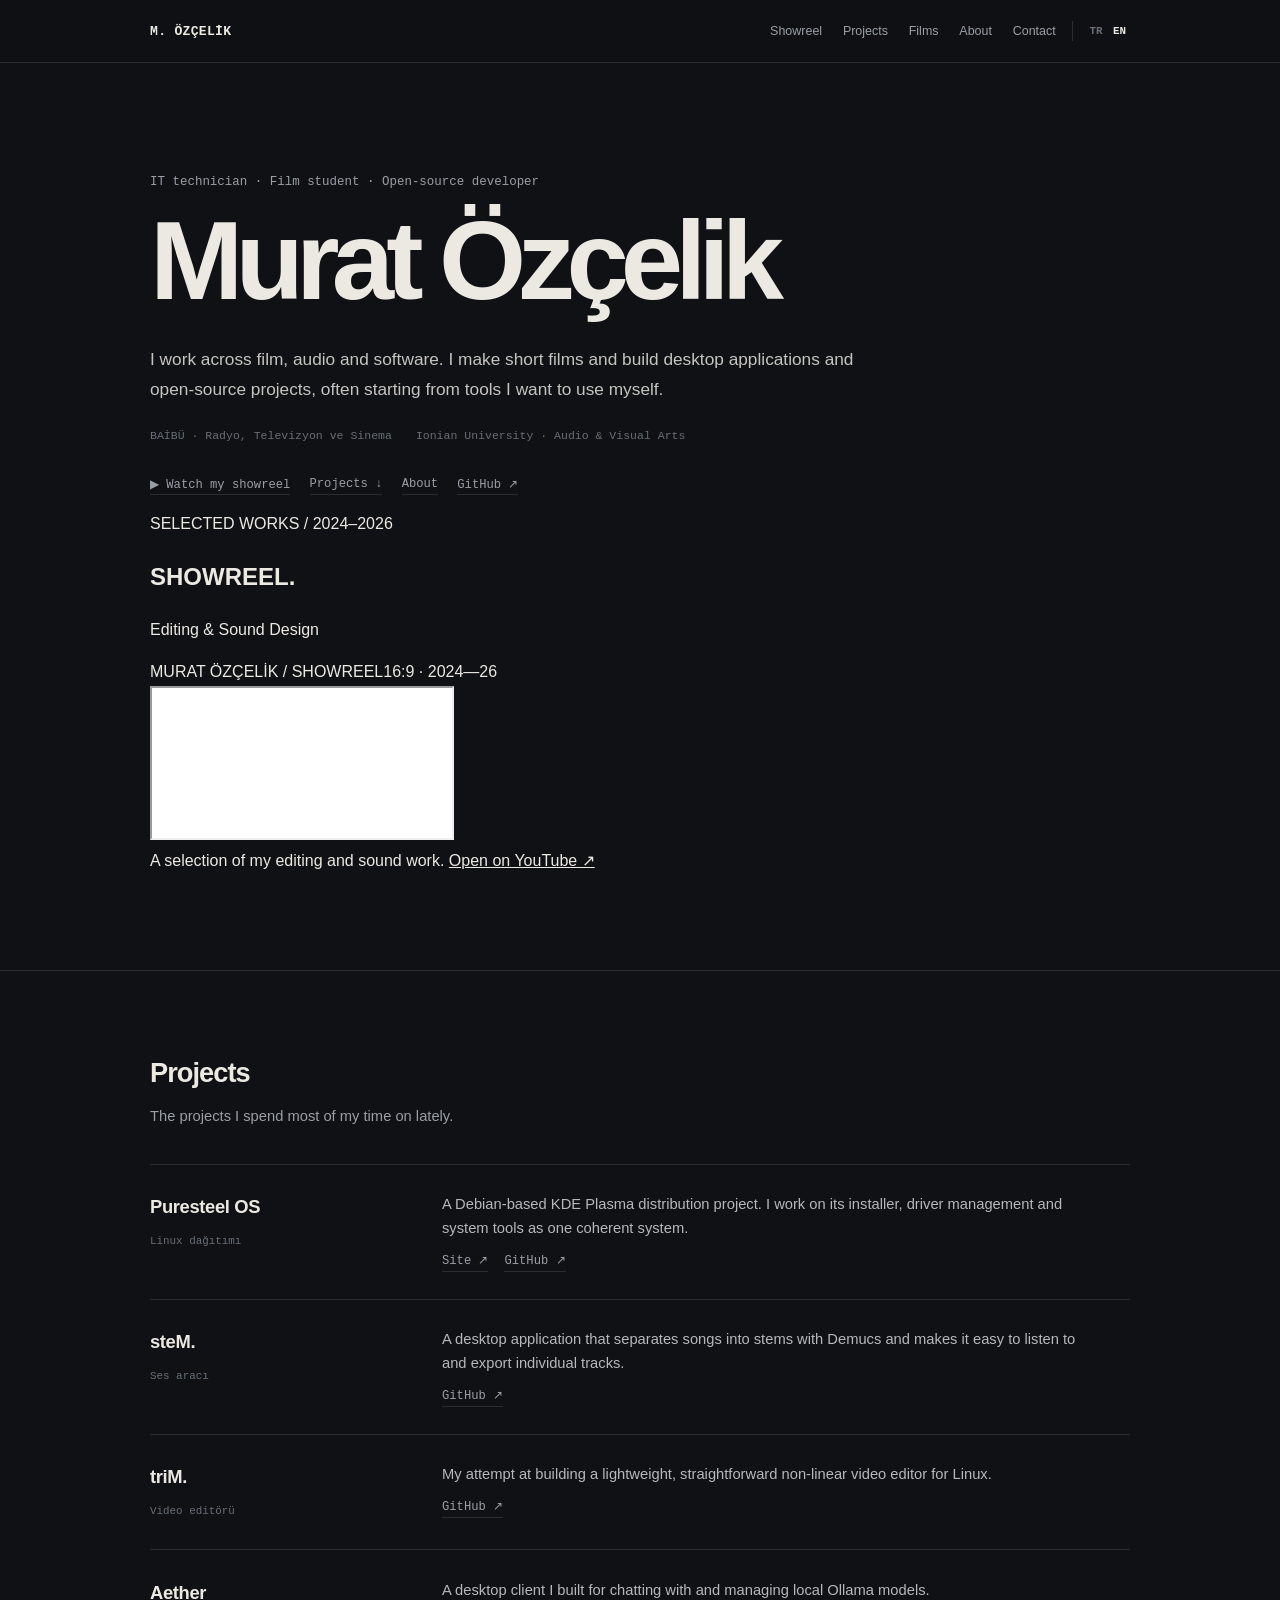
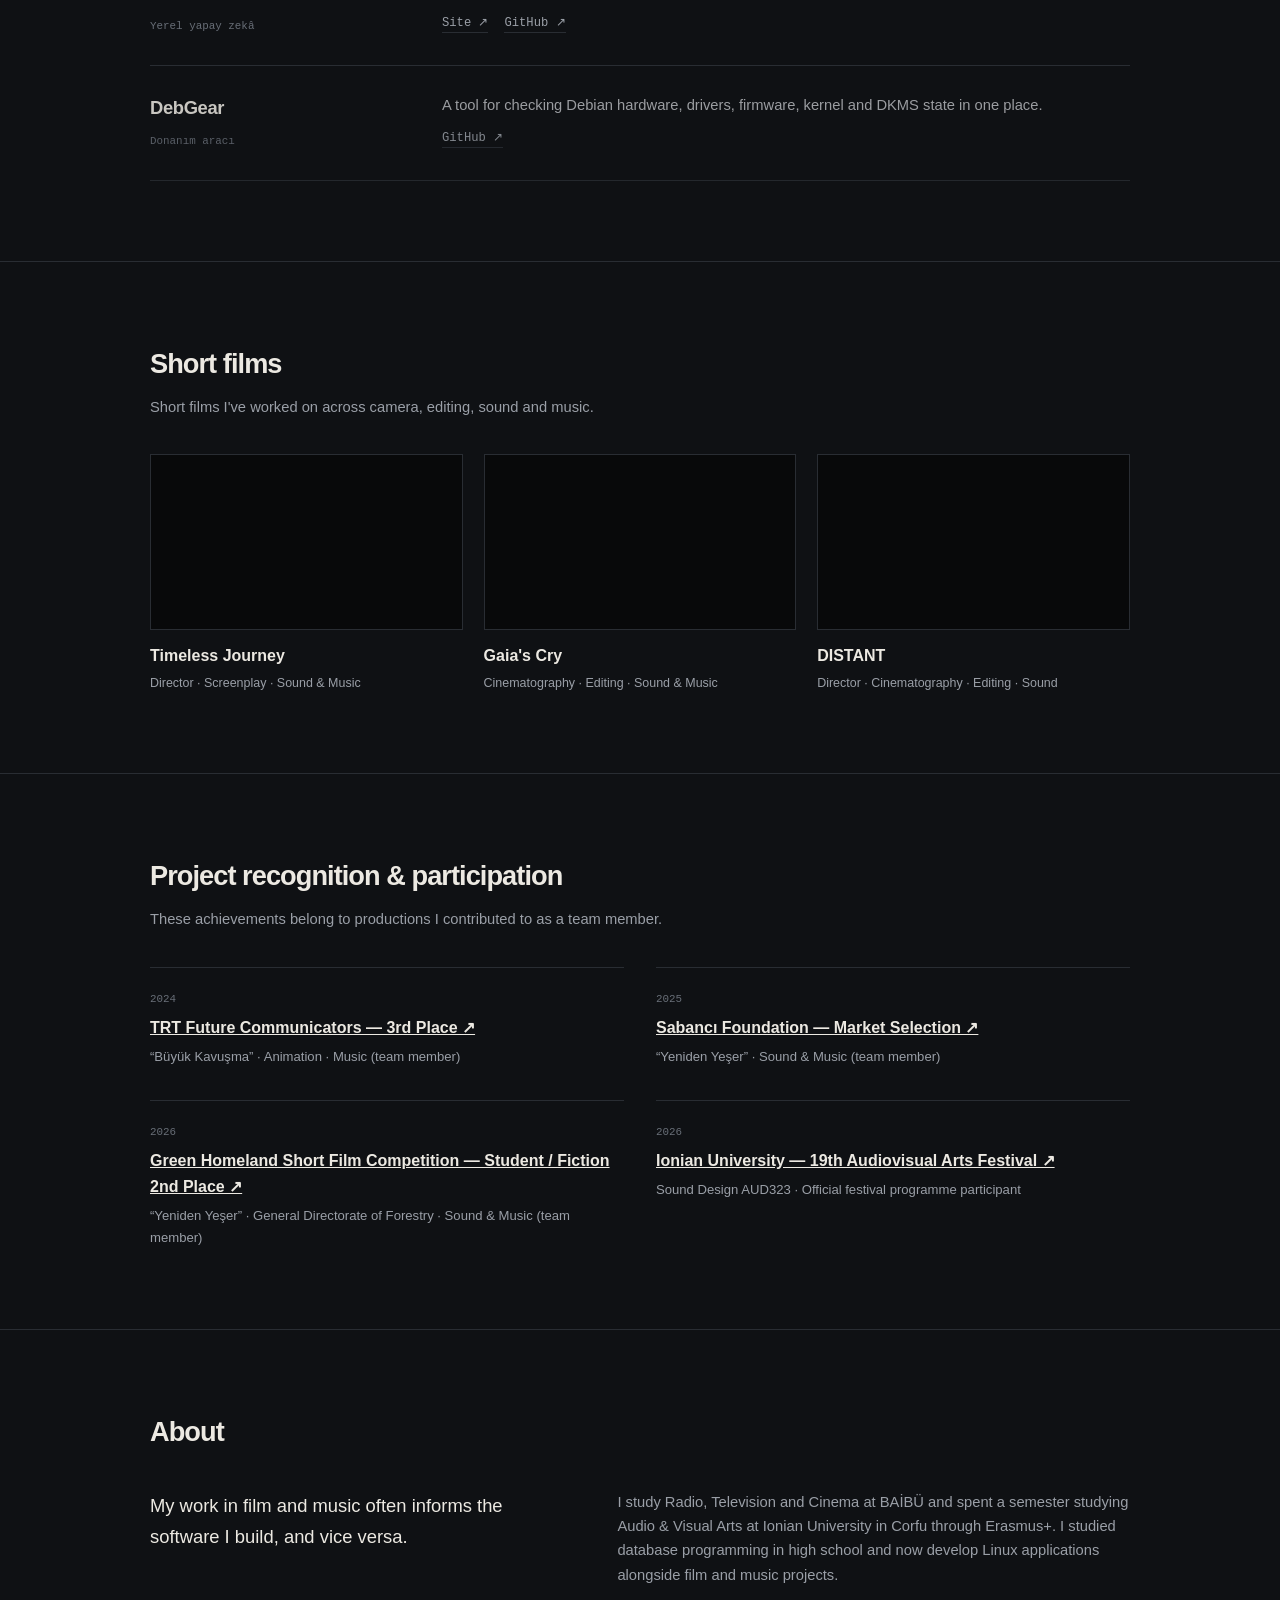
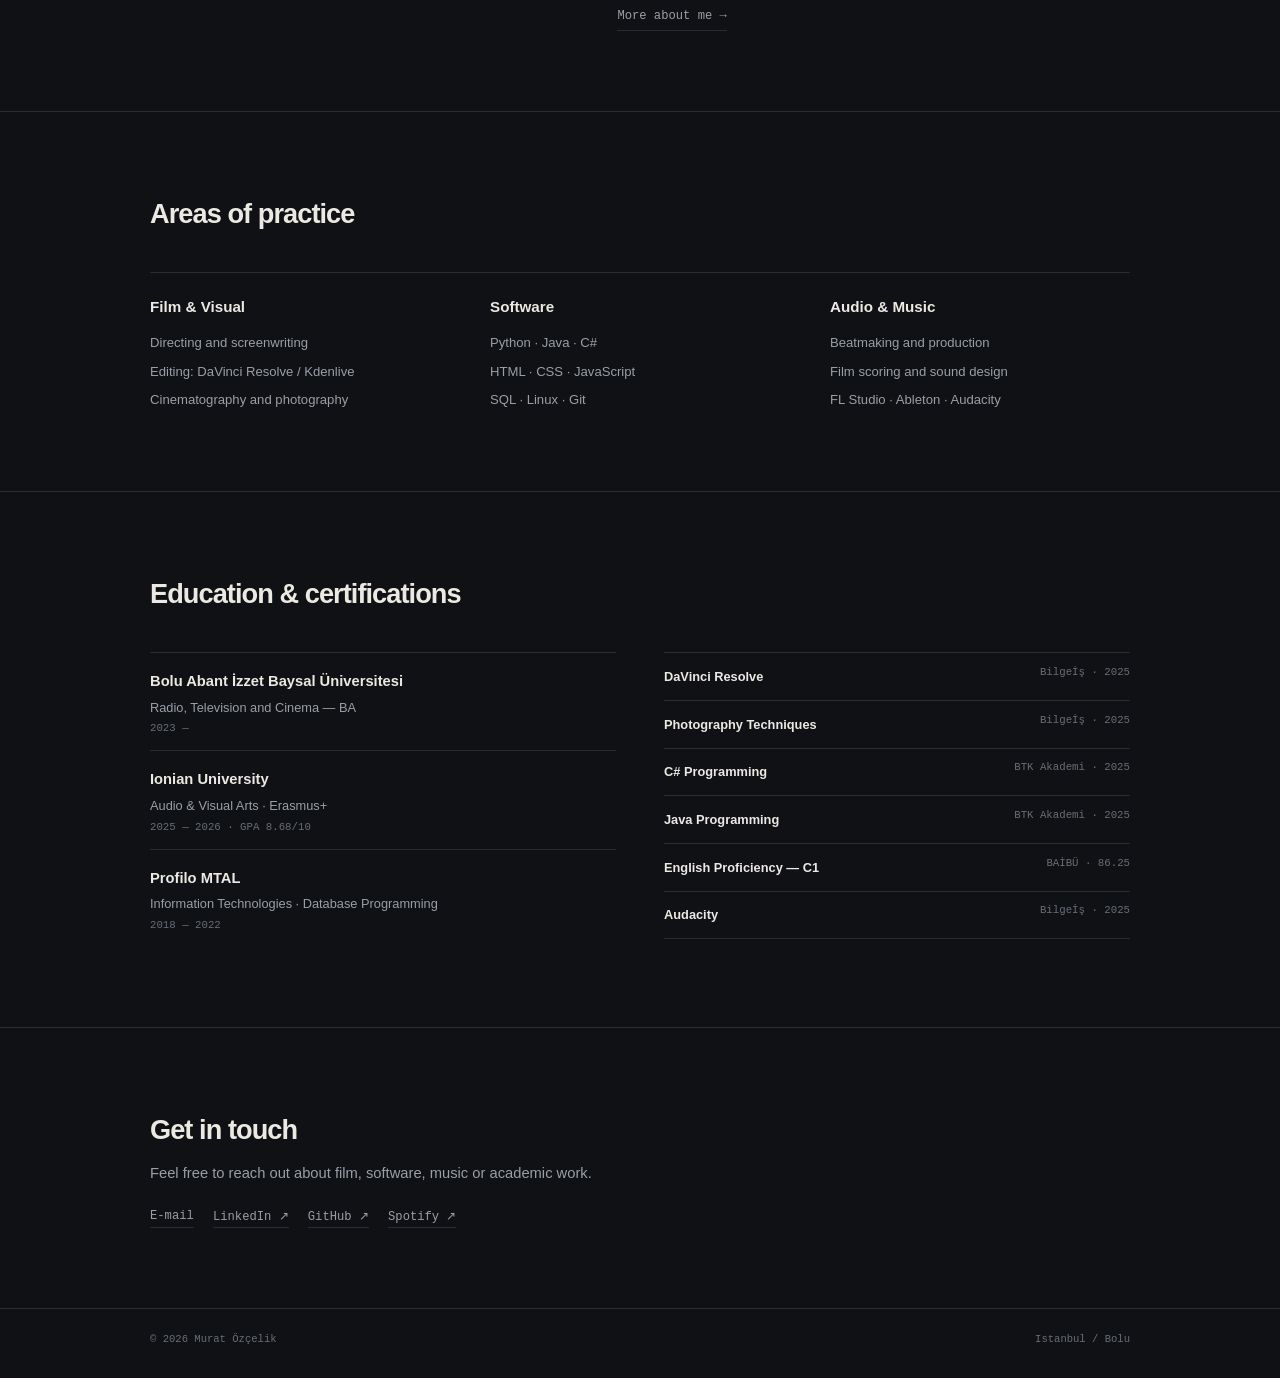
==== index.html @ 5c74a63c "feat(portfolio): elevate showreel to cinematic hero showcase" ====
<!doctype html>
<html lang="tr">
<head>
<meta charset="utf-8">
<meta name="viewport" content="width=device-width,initial-scale=1">
<meta name="google-site-verification" content="JruRG9GLRUZkIh85JL8lNO2CkzBblAEr84ETjHAbg5w">
<meta name="description" content="Murat Özçelik: kısa filmler, müzik ve Puresteel, steM. dahil açık kaynak yazılım projeleri.">
<meta name="author" content="Murat Özçelik">
<meta name="theme-color" content="#15171a">
<link rel="canonical" href="https://muratozcelik.vercel.app/">
<meta property="og:title" content="Murat Özçelik | Portfolyo">
<meta property="og:description" content="Murat Özçelik'in film, müzik ve açık kaynak yazılım projeleri.">
<meta property="og:type" content="website">
<meta property="og:url" content="https://muratozcelik.vercel.app/">
<meta property="og:site_name" content="Murat Özçelik">
<meta property="og:image" content="https://avatars.githubusercontent.com/u/198776086?v=4">
<meta name="twitter:card" content="summary_large_image">
<meta name="twitter:title" content="Murat Özçelik | Portfolyo">
<meta name="twitter:description" content="Murat Özçelik'in film, müzik ve açık kaynak yazılım projeleri.">
<meta name="twitter:image" content="https://avatars.githubusercontent.com/u/198776086?v=4">
<title>Murat Özçelik | Portfolyo</title>
<link rel="icon" href="data:image/svg+xml,<svg xmlns='http://www.w3.org/2000/svg' viewBox='0 0 100 100'><text y='.9em' font-size='90' font-family='Arial' font-weight='bold'>M.</text></svg>">
<link rel="stylesheet" href="assets/style.css">
<script type="application/ld+json">{"@context":"https://schema.org","@type":"Person","name":"Murat Özçelik","alternateName":"M. Özçelik","url":"https://muratozcelik.vercel.app/","jobTitle":"Director, Developer, Music Producer","affiliation":{"@type":"CollegeOrUniversity","name":"Bolu Abant İzzet Baysal Üniversitesi"},"sameAs":["https://github.com/MOzcelik14","https://www.linkedin.com/in/murat-özçelik-398713292","https://open.spotify.com/intl-tr/artist/2BlTVMDj9GnFcdL9kGWNOf"]}</script>
</head>
<body>
<a class="skip" href="#content" data-tr="İçeriğe geç" data-en="Skip to content">İçeriğe geç</a>
<nav aria-label="Primary navigation">
  <div class="wrap nav-inner">
    <a class="nav-mark" href="#top">M. ÖZÇELİK</a>
    <div class="nav-right">
      <button class="menu-btn" id="menuBtn" type="button" aria-expanded="false" aria-controls="navLinks">Menü</button>
      <div class="nav-links" id="navLinks">
        <a href="#showreel">Showreel</a>
        <a href="#projeler" data-tr="Projeler" data-en="Projects">Projeler</a>
        <a href="#filmler" data-tr="Filmler" data-en="Films">Filmler</a>
        <a href="#hakkinda" data-tr="Hakkında" data-en="About">Hakkında</a>
        <a href="#iletisim" data-tr="İletişim" data-en="Contact">İletişim</a>
      </div>
      <div class="lang-switch" aria-label="Language">
        <button class="lang-btn" data-lang="tr" type="button" aria-pressed="true">TR</button>
        <button class="lang-btn" data-lang="en" type="button" aria-pressed="false">EN</button>
      </div>
    </div>
  </div>
</nav>

<header class="hero" id="top">
  <div class="wrap">
    <p class="kicker" data-tr="Bilişim teknisyeni · RTS öğrencisi · Açık kaynak geliştiricisi" data-en="IT technician · Film student · Open-source developer">Bilişim teknisyeni · RTS öğrencisi · Açık kaynak geliştiricisi</p>
    <h1>Murat Özçelik</h1>
    <p class="hero-copy" data-tr="Film, ses ve yazılımla uğraşıyorum. Kısa filmler çekiyor; kendi kullandığım araçlardan yola çıkarak masaüstü uygulamaları ve açık kaynak projeler geliştiriyorum." data-en="I work across film, audio and software. I make short films and build desktop applications and open-source projects, often starting from tools I want to use myself.">Film, ses ve yazılımla uğraşıyorum. Kısa filmler çekiyor; kendi kullandığım araçlardan yola çıkarak masaüstü uygulamaları ve açık kaynak projeler geliştiriyorum.</p>
    <div class="hero-meta"><span>BAİBÜ · Radyo, Televizyon ve Sinema</span><span>Ionian University · Audio &amp; Visual Arts</span></div>
    <div class="hero-actions"><a class="hero-showreel-link" href="#showreel" data-tr="▶ Showreel’i izle" data-en="▶ Watch my showreel">▶ Showreel’i izle</a><a href="#projeler" data-tr="Projeler ↓" data-en="Projects ↓">Projeler ↓</a><a href="about.html" data-tr="Hakkımda" data-en="About">Hakkımda</a><a href="https://github.com/MOzcelik14" target="_blank" rel="noopener">GitHub ↗</a></div>

    <div class="showreel-feature" id="showreel" aria-labelledby="showreel-title">
      <div class="showreel-feature-head">
        <div>
          <p class="showreel-label">SELECTED WORKS <span aria-hidden="true">/</span> 2024–2026</p>
          <h2 class="showreel-title" id="showreel-title">SHOWREEL<span class="showreel-stop">.</span></h2>
        </div>
        <p class="showreel-subtitle" data-tr="Kurgu &amp; Ses Tasarımı" data-en="Editing &amp; Sound Design">Kurgu &amp; Ses Tasarımı</p>
      </div>
      <div class="showreel-frame">
        <div class="showreel-frame-top" aria-hidden="true"><span><i></i> MURAT ÖZÇELİK <span class="showreel-frame-divider">/</span> SHOWREEL</span><span>16:9 <span class="showreel-frame-divider">·</span> 2024—26</span></div>
        <div class="showreel-player">
          <iframe src="https://www.youtube-nocookie.com/embed/x4S_wHrbVSY?rel=0&amp;playsinline=1" title="Murat Özçelik — Showreel (2024–2026)" loading="eager" referrerpolicy="strict-origin-when-cross-origin" allow="accelerometer; autoplay; clipboard-write; encrypted-media; gyroscope; picture-in-picture; web-share" allowfullscreen></iframe>
        </div>
      </div>
      <div class="showreel-feature-foot">
        <span data-tr="Seçili kurgu ve ses çalışmalarımdan bir derleme." data-en="A selection of my editing and sound work.">Seçili kurgu ve ses çalışmalarımdan bir derleme.</span>
        <a href="https://www.youtube.com/watch?v=x4S_wHrbVSY" target="_blank" rel="noopener noreferrer" data-tr="YouTube’da aç ↗" data-en="Open on YouTube ↗">YouTube’da aç ↗</a>
      </div>
    </div>
  </div>
</header>

<main id="content">
<section id="projeler"><div class="wrap">
  <div class="section-head"><div><h2 class="section-title" data-tr="Projeler" data-en="Projects">Projeler</h2><p class="section-copy" data-tr="Şu sıralar en çok uğraştığım işler." data-en="The projects I spend most of my time on lately.">Şu sıralar en çok uğraştığım işler.</p></div></div>
  <div class="project-list">
    <article class="project-row">
      <div class="project-name"><h3>Puresteel OS</h3><span>Linux dağıtımı</span></div>
      <div class="project-detail"><p data-tr="Debian tabanlı, KDE Plasma kullanan bir dağıtım projesi. Kurulum, sürücü yönetimi ve sistem araçlarını tek bir bütün halinde geliştirmeye çalışıyorum." data-en="A Debian-based KDE Plasma distribution project. I work on its installer, driver management and system tools as one coherent system.">Debian tabanlı, KDE Plasma kullanan bir dağıtım projesi. Kurulum, sürücü yönetimi ve sistem araçlarını tek bir bütün halinde geliştirmeye çalışıyorum.</p><div class="text-links"><a href="https://mozcelik14.github.io/Puresteel-OS/" target="_blank" rel="noopener">Site ↗</a><a href="https://github.com/MOzcelik14/Puresteel-OS" target="_blank" rel="noopener">GitHub ↗</a></div></div>
    </article>
    <article class="project-row">
      <div class="project-name"><h3>steM.</h3><span>Ses aracı</span></div>
      <div class="project-detail"><p data-tr="Şarkıları Demucs ile ayrı stem'lere ayıran, kanalları dinlemeyi ve dışa aktarmayı kolaylaştıran masaüstü uygulaması." data-en="A desktop application that separates songs into stems with Demucs and makes it easy to listen to and export individual tracks.">Şarkıları Demucs ile ayrı stem'lere ayıran, kanalları dinlemeyi ve dışa aktarmayı kolaylaştıran masaüstü uygulaması.</p><div class="text-links"><a href="https://github.com/MOzcelik14/steM" target="_blank" rel="noopener">GitHub ↗</a></div></div>
    </article>
    <article class="project-row">
      <div class="project-name"><h3>triM.</h3><span>Video editörü</span></div>
      <div class="project-detail"><p data-tr="Linux için hafif ve sade bir non-linear video editörü geliştirme denemem." data-en="My attempt at building a lightweight, straightforward non-linear video editor for Linux.">Linux için hafif ve sade bir non-linear video editörü geliştirme denemem.</p><div class="text-links"><a href="https://github.com/MOzcelik14/triM" target="_blank" rel="noopener">GitHub ↗</a></div></div>
    </article>
    <article class="project-row">
      <div class="project-name"><h3>Aether</h3><span>Yerel yapay zekâ</span></div>
      <div class="project-detail"><p data-tr="Ollama modelleriyle sohbet etmek ve modelleri yönetmek için geliştirdiğim masaüstü istemcisi." data-en="A desktop client I built for chatting with and managing local Ollama models.">Ollama modelleriyle sohbet etmek ve modelleri yönetmek için geliştirdiğim masaüstü istemcisi.</p><div class="text-links"><a href="https://aether.muratozclik.workers.dev" target="_blank" rel="noopener">Site ↗</a><a href="https://github.com/MOzcelik14/Aether" target="_blank" rel="noopener">GitHub ↗</a></div></div>
    </article>
    <article class="project-row secondary">
      <div class="project-name"><h3>DebGear</h3><span>Donanım aracı</span></div>
      <div class="project-detail"><p data-tr="Debian'da donanım, sürücü, firmware, kernel ve DKMS durumunu tek yerde görmek için geliştirdiğim araç." data-en="A tool for checking Debian hardware, drivers, firmware, kernel and DKMS state in one place.">Debian'da donanım, sürücü, firmware, kernel ve DKMS durumunu tek yerde görmek için geliştirdiğim araç.</p><div class="text-links"><a href="https://github.com/MOzcelik14/DebGear" target="_blank" rel="noopener">GitHub ↗</a></div></div>
    </article>
  </div>
</div></section>

<section id="filmler"><div class="wrap">
  <div class="section-head"><div><div class="eyebrow">Film</div><h2 class="section-title" data-tr="Kısa filmler" data-en="Short films">Kısa filmler</h2><p class="section-copy" data-tr="Kamera, kurgu, ses ve müzik çalışmalarında yer aldığım kısa filmler." data-en="Short films I've worked on across camera, editing, sound and music.">Kamera, kurgu, ses ve müzik çalışmalarında yer aldığım kısa filmler.</p></div><span class="section-index">02</span></div>
  <div class="films">
    <article class="film"><div class="film-media"><iframe loading="lazy" src="https://www.youtube-nocookie.com/embed/FaE6MVLz2mk?rel=0" title="Zamansız Yolculuk" allow="accelerometer; encrypted-media; gyroscope; picture-in-picture" allowfullscreen></iframe></div><div class="film-body"><h3 data-tr="Zamansız Yolculuk" data-en="Timeless Journey">Zamansız Yolculuk</h3><p data-tr="Yönetmenlik · Senaryo · Ses ve Müzik" data-en="Director · Screenplay · Sound & Music">Yönetmenlik · Senaryo · Ses ve Müzik</p></div></article>
    <article class="film"><div class="film-media"><iframe loading="lazy" src="https://www.youtube-nocookie.com/embed/VOI6pa3I4jM?rel=0" title="Gaia'nın Çığlığı" allow="accelerometer; encrypted-media; gyroscope; picture-in-picture" allowfullscreen></iframe></div><div class="film-body"><h3 data-tr="Gaia'nın Çığlığı" data-en="Gaia's Cry">Gaia'nın Çığlığı</h3><p data-tr="Görüntü Yönetmenliği · Kurgu · Ses ve Müzik" data-en="Cinematography · Editing · Sound & Music">Görüntü Yönetmenliği · Kurgu · Ses ve Müzik</p></div></article>
    <article class="film"><div class="film-media"><iframe loading="lazy" src="https://www.youtube-nocookie.com/embed/tJGxSjigk_o?rel=0" title="DISTANT" allow="accelerometer; encrypted-media; gyroscope; picture-in-picture" allowfullscreen></iframe></div><div class="film-body"><h3>DISTANT</h3><p data-tr="Yönetmenlik · Görüntü · Kurgu · Ses" data-en="Director · Cinematography · Editing · Sound">Yönetmenlik · Görüntü · Kurgu · Ses</p></div></article>
  </div>
</div></section>

<section id="oduller"><div class="wrap">
  <div class="section-head"><div><div class="eyebrow">Recognition</div><h2 class="section-title" data-tr="Proje başarıları & katılımlar" data-en="Project recognition & participation">Proje başarıları & katılımlar</h2><p class="section-copy" data-tr="Bu başarılar ekip üyesi olarak katkıda bulunduğum yapımlara aittir." data-en="These achievements belong to productions I contributed to as a team member.">Bu başarılar ekip üyesi olarak katkıda bulunduğum yapımlara aittir.</p></div><span class="section-index">03</span></div>
  <div class="credits"><article class="credit"><span class="year">2024</span><h3><a href="https://www.youtube.com/watch?v=8ODBioc6kPo" target="_blank" rel="noopener" data-tr="TRT Geleceğin İletişimcileri — 3.'lük ↗" data-en="TRT Future Communicators — 3rd Place ↗">TRT Geleceğin İletişimcileri — 3.'lük ↗</a></h3><p data-tr="“Büyük Kavuşma” · Animasyon · Müzik (ekip üyesi)" data-en="“Büyük Kavuşma” · Animation · Music (team member)">“Büyük Kavuşma” · Animasyon · Müzik (ekip üyesi)</p></article><article class="credit"><span class="year">2025</span><h3><a href="https://www.youtube.com/watch?v=_D5XBpl4Dr8" target="_blank" rel="noopener" data-tr="Sabancı Vakfı — Market Seçkisi ↗" data-en="Sabancı Foundation — Market Selection ↗">Sabancı Vakfı — Market Seçkisi ↗</a></h3><p data-tr="“Yeniden Yeşer” · Ses & Müzik (ekip üyesi)" data-en="“Yeniden Yeşer” · Sound & Music (team member)">“Yeniden Yeşer” · Ses & Müzik (ekip üyesi)</p></article><article class="credit"><span class="year">2026</span><h3><a href="https://www.youtube.com/watch?v=_D5XBpl4Dr8" target="_blank" rel="noopener" data-tr="Yeşil Vatan Kısa Film Yarışması — Öğrenci / Kurmaca İkincilik ↗" data-en="Green Homeland Short Film Competition — Student / Fiction 2nd Place ↗">Yeşil Vatan Kısa Film Yarışması — Öğrenci / Kurmaca İkincilik ↗</a></h3><p data-tr="“Yeniden Yeşer” · Orman Genel Müdürlüğü · Ses & Müzik (ekip üyesi)" data-en="“Yeniden Yeşer” · General Directorate of Forestry · Sound & Music (team member)">“Yeniden Yeşer” · Orman Genel Müdürlüğü · Ses & Müzik (ekip üyesi)</p></article><article class="credit"><span class="year">2026</span><h3><a href="https://avarts.ionio.gr/festival/2026/en/events/773" target="_blank" rel="noopener" data-tr="Ionian University — 19. Audiovisual Arts Festival ↗" data-en="Ionian University — 19th Audiovisual Arts Festival ↗">Ionian University — 19. Audiovisual Arts Festival ↗</a></h3><p data-tr="Sound Design AUD323 · Resmî festival programı katılımı" data-en="Sound Design AUD323 · Official festival programme participant">Sound Design AUD323 · Resmî festival programı katılımı</p></article></div>
</div></section>

<section id="hakkinda"><div class="wrap">
  <div class="section-head"><div><div class="eyebrow">Profile</div><h2 class="section-title" data-tr="Hakkında" data-en="About">Hakkında</h2></div><span class="section-index">04</span></div>
  <div class="about-grid"><p class="about-lead" data-tr="Film çekerken edindiğim ses deneyimini yazılım projelerime, yazılımla öğrendiklerimi de film ve müzik işlerime taşıyorum." data-en="My work in film and music often informs the software I build, and vice versa.">Film çekerken edindiğim ses deneyimini yazılım projelerime, yazılımla öğrendiklerimi de film ve müzik işlerime taşıyorum.</p><div class="about-body"><p data-tr="BAİBÜ Radyo, Televizyon ve Sinema öğrencisiyim. Erasmus+ ile Korfu'daki Ionian University'de bir dönem Audio &amp; Visual Arts eğitimi aldım. Lisede veritabanı programcılığı okudum; bugün Linux uygulamaları geliştirirken kısa film ve müzik üretmeye devam ediyorum." data-en="I study Radio, Television and Cinema at BAİBÜ and spent a semester studying Audio &amp; Visual Arts at Ionian University in Corfu through Erasmus+. I studied database programming in high school and now develop Linux applications alongside film and music projects.">BAİBÜ Radyo, Televizyon ve Sinema öğrencisiyim. Erasmus+ ile Korfu'daki Ionian University'de bir dönem Audio &amp; Visual Arts eğitimi aldım. Lisede veritabanı programcılığı okudum; bugün Linux uygulamaları geliştirirken kısa film ve müzik üretmeye devam ediyorum.</p><a class="btn" href="about.html" data-tr="Daha fazlası →" data-en="More about me →">Daha fazlası →</a></div></div>
</div></section>

<section id="yetenekler"><div class="wrap">
  <div class="section-head"><div><div class="eyebrow">Practice</div><h2 class="section-title" data-tr="Çalışma alanları" data-en="Areas of practice">Çalışma alanları</h2></div><span class="section-index">05</span></div>
  <div class="skills-grid"><article class="skill"><h3 data-tr="Film & Görsel" data-en="Film & Visual">Film & Görsel</h3><ul><li data-tr="Yönetmenlik ve senaryo" data-en="Directing and screenwriting">Yönetmenlik ve senaryo</li><li data-tr="Kurgu: DaVinci Resolve / Kdenlive" data-en="Editing: DaVinci Resolve / Kdenlive">Kurgu: DaVinci Resolve / Kdenlive</li><li data-tr="Görüntü ve fotoğraf" data-en="Cinematography and photography">Görüntü ve fotoğraf</li></ul></article><article class="skill"><h3 data-tr="Yazılım" data-en="Software">Yazılım</h3><ul><li>Python · Java · C#</li><li>HTML · CSS · JavaScript</li><li>SQL · Linux · Git</li></ul></article><article class="skill"><h3 data-tr="Ses & Müzik" data-en="Audio & Music">Ses & Müzik</h3><ul><li data-tr="Beatmaking ve prodüksiyon" data-en="Beatmaking and production">Beatmaking ve prodüksiyon</li><li data-tr="Film müziği ve ses tasarımı" data-en="Film scoring and sound design">Film müziği ve ses tasarımı</li><li>FL Studio · Ableton · Audacity</li></ul></article></div>
</div></section>

<section id="egitim"><div class="wrap">
  <div class="section-head"><div><div class="eyebrow">Background</div><h2 class="section-title" data-tr="Eğitim & sertifikalar" data-en="Education & certifications">Eğitim & sertifikalar</h2></div><span class="section-index">06</span></div>
  <div class="two-col"><div><article class="timeline-item"><h3>Bolu Abant İzzet Baysal Üniversitesi</h3><p data-tr="Radyo, Televizyon ve Sinema — Lisans" data-en="Radio, Television and Cinema — BA">Radyo, Televizyon ve Sinema — Lisans</p><div class="when">2023 —</div></article><article class="timeline-item"><h3>Ionian University</h3><p>Audio & Visual Arts · Erasmus+</p><div class="when">2025 — 2026 · GPA 8.68/10</div></article><article class="timeline-item"><h3>Profilo MTAL</h3><p data-tr="Bilişim Teknolojileri · Veritabanı Programcılığı" data-en="Information Technologies · Database Programming">Bilişim Teknolojileri · Veritabanı Programcılığı</p><div class="when">2018 — 2022</div></article></div><div class="certs"><div class="cert"><strong>DaVinci Resolve</strong><span>Bilgeİş · 2025</span></div><div class="cert"><strong data-tr="Fotoğrafçılık Teknikleri" data-en="Photography Techniques">Fotoğrafçılık Teknikleri</strong><span>Bilgeİş · 2025</span></div><div class="cert"><strong>C# Programming</strong><span>BTK Akademi · 2025</span></div><div class="cert"><strong>Java Programming</strong><span>BTK Akademi · 2025</span></div><div class="cert"><strong data-tr="İngilizce Yeterlilik — C1" data-en="English Proficiency — C1">İngilizce Yeterlilik — C1</strong><span>BAİBÜ · 86.25</span></div><div class="cert"><strong>Audacity</strong><span>Bilgeİş · 2025</span></div></div></div>
</div></section>


<section class="contact" id="iletisim"><div class="wrap"><div class="eyebrow">Contact</div><h2 class="section-title" data-tr="İletişime geç" data-en="Get in touch">İletişime geç</h2><p class="section-copy" data-tr="Film, yazılım, müzik ya da akademik çalışmalar için ulaşabilirsiniz." data-en="Feel free to reach out about film, software, music or academic work.">Film, yazılım, müzik ya da akademik çalışmalar için ulaşabilirsiniz.</p><div class="contact-links"><a href="mailto:muratozclik@protonmail.com">E-mail</a><a href="https://www.linkedin.com/in/murat-özçelik-398713292" target="_blank" rel="noopener">LinkedIn ↗</a><a href="https://github.com/MOzcelik14" target="_blank" rel="noopener">GitHub ↗</a><a href="https://open.spotify.com/intl-tr/artist/2BlTVMDj9GnFcdL9kGWNOf" target="_blank" rel="noopener">Spotify ↗</a></div></div></section>
</main>
<footer><div class="wrap foot"><span>© 2026 Murat Özçelik</span><span data-tr="İstanbul / Bolu" data-en="Istanbul / Bolu">İstanbul / Bolu</span></div></footer>
<script src="assets/main.js" defer></script>
</body>
</html>
---- assets/style.css ----
:root{
  color-scheme:dark;
  --bg:#0f1114;
  --text:#ece9e2;
  --muted:#9a9fa7;
  --faint:#686e77;
  --line:#292d33;
  --accent:#d5a45a;
  --max:980px;
  --sans:Inter,ui-sans-serif,-apple-system,BlinkMacSystemFont,"Segoe UI",sans-serif;
  --mono:"JetBrains Mono",ui-monospace,SFMono-Regular,Menlo,Consolas,monospace;
}
*{box-sizing:border-box}
html{scroll-behavior:smooth}
body{margin:0;background:var(--bg);color:var(--text);font-family:var(--sans);line-height:1.65;-webkit-font-smoothing:antialiased}
::selection{background:var(--text);color:var(--bg)}
a{color:inherit}
.wrap{width:min(var(--max),calc(100% - 40px));margin:auto}
.skip{position:absolute;left:-999px;top:12px;background:var(--text);color:var(--bg);padding:.55rem .75rem;z-index:100}
.skip:focus{left:12px}

nav{position:sticky;top:0;z-index:20;background:rgba(15,17,20,.96);border-bottom:1px solid var(--line)}
.nav-inner{min-height:62px;display:flex;align-items:center;justify-content:space-between;gap:1rem}
.nav-mark{font:600 .82rem var(--mono);text-decoration:none;letter-spacing:.02em}
.nav-right{display:flex;align-items:center;gap:1rem}
.nav-links{display:flex;gap:1.3rem;font-size:.78rem;color:var(--muted)}
.nav-links a{text-decoration:none}
.nav-links a:hover,.nav-links a:focus-visible{color:var(--text)}
.lang-switch{display:flex;gap:.15rem;border-left:1px solid var(--line);padding-left:.8rem}
.lang-btn,.menu-btn{font:600 .68rem var(--mono);color:var(--faint);background:transparent;border:0;cursor:pointer;padding:.25rem}
.lang-btn.active{color:var(--text)}
.menu-btn{display:none;border:1px solid var(--line);padding:.35rem .5rem}

.hero{padding:7rem 0 6rem;border-bottom:1px solid var(--line)}
.kicker{margin:0 0 1.25rem;color:var(--muted);font:500 .78rem var(--mono)}
.hero h1{margin:0;font-size:clamp(3.4rem,9vw,7rem);line-height:.92;letter-spacing:-.07em;font-weight:720}
.hero-copy{max-width:720px;margin:2rem 0 0;font-size:1.08rem;line-height:1.75;color:#c6c4bf}
.hero-meta{display:flex;flex-wrap:wrap;gap:.5rem 1.5rem;margin-top:1.5rem;color:var(--faint);font:500 .72rem var(--mono)}
.hero-actions{display:flex;flex-wrap:wrap;gap:1.2rem;margin-top:2.2rem}
.hero-actions a,.text-links a{font:500 .76rem var(--mono);color:var(--muted);text-decoration:none;border-bottom:1px solid var(--line);padding-bottom:.15rem}
.hero-actions a:hover,.text-links a:hover{color:var(--text);border-color:var(--text)}

main section{padding:5rem 0;border-bottom:1px solid var(--line)}
.section-head{margin-bottom:2.2rem}
.section-title{margin:0;font-size:1.7rem;letter-spacing:-.035em}
.section-copy{margin:.5rem 0 0;color:var(--muted);font-size:.92rem}
.eyebrow,.section-index{display:none}

.project-list{border-top:1px solid var(--line)}
.project-row{display:grid;grid-template-columns:260px 1fr;gap:2rem;padding:1.7rem 0;border-bottom:1px solid var(--line)}
.project-name h3{margin:0 0 .2rem;font-size:1.15rem;letter-spacing:-.02em}
.project-name span{color:var(--faint);font:500 .68rem var(--mono)}
.project-detail p{margin:0;color:#b6b8bc;font-size:.92rem;max-width:640px}
.text-links{display:flex;gap:1rem;margin-top:.8rem}
.project-row.secondary{opacity:.84}

.films{display:grid;grid-template-columns:repeat(3,minmax(0,1fr));gap:1.3rem}

/* Featured video — understated cinematic highlight */
.featured-work{display:grid;grid-template-columns:minmax(0,1.55fr) minmax(0,.8fr);gap:2rem;align-items:center;margin-bottom:2.4rem;padding:1.1rem;border:1px solid var(--line);background:linear-gradient(135deg,#1b1d21 0%,#111316 78%)}
.featured-work-player{aspect-ratio:16/9;min-width:0;background:#08090a;overflow:hidden}
.featured-work-player iframe{width:100%;height:100%;border:0;display:block}
.featured-work-overline{display:block;margin-bottom:.85rem;color:var(--accent);font:600 .65rem var(--mono);letter-spacing:.11em}
.featured-work-details h3{margin:0 0 .75rem;font-size:clamp(1.2rem,2.7vw,1.65rem);line-height:1.25;letter-spacing:-.035em}
.featured-work-details p{margin:0 0 1.4rem;color:var(--muted);font-size:.85rem;line-height:1.65}
.featured-work-link{display:inline-block;padding-bottom:.18rem;color:var(--text);border-bottom:1px solid var(--accent);font:500 .76rem var(--mono);text-decoration:none;transition:color .2s,border-color .2s}
.featured-work-link:hover,.featured-work-link:focus-visible{color:var(--accent)}
@media(max-width:820px){
  .featured-work{grid-template-columns:1fr;gap:1.2rem}
  .featured-work-details{padding:0 .25rem .25rem}
}
@media(max-width:560px){
  .featured-work{padding:.7rem;margin-bottom:1.8rem}
}

.film{margin:0}
.film-media{aspect-ratio:16/9;background:#08090a;border:1px solid var(--line)}
.film-media iframe{width:100%;height:100%;border:0;display:block}
.film-body{padding:.8rem 0 0}
.film h3{font-size:1rem;margin:0 0 .2rem}
.film p{margin:0;color:var(--muted);font-size:.78rem}

.credits{display:grid;grid-template-columns:1fr 1fr;gap:2rem}
.credit{border-top:1px solid var(--line);padding-top:1rem}
.credit .year{font:500 .68rem var(--mono);color:var(--faint)}
.credit h3{font-size:1rem;margin:.3rem 0}
.credit p{margin:0;color:var(--muted);font-size:.82rem}

.about-grid{display:grid;grid-template-columns:.9fr 1.1fr;gap:3rem}
.about-lead{font-size:1.15rem;line-height:1.7;margin:0}
.about-body{color:var(--muted);font-size:.92rem}
.about-body p{margin-top:0}
.btn{display:inline-block;padding:.45rem 0;color:var(--muted);background:none;border:0;border-bottom:1px solid var(--line);border-radius:0;text-decoration:none;font:500 .76rem var(--mono)}
.btn:hover{color:var(--text);border-color:var(--text)}
.btn.primary{background:none;color:var(--text);border-color:var(--text)}

.skills-grid{display:grid;grid-template-columns:repeat(3,1fr);gap:2.5rem;border-top:1px solid var(--line);padding-top:1.3rem}
.skill{padding:0;border:0;background:none}
.skill h3{font-size:.95rem;margin:0 0 .8rem}
.skill ul{list-style:none;padding:0;margin:0;display:grid;gap:.45rem;color:var(--muted);font-size:.82rem}
.skill li::before{content:none}

.two-col{display:grid;grid-template-columns:1fr 1fr;gap:3rem}
.timeline-item{padding:1rem 0;border-top:1px solid var(--line)}
.timeline-item h3{font-size:.92rem;margin:0}
.timeline-item p{margin:.2rem 0 0;color:var(--muted);font-size:.8rem}
.timeline-item .when{color:var(--faint);font:500 .67rem var(--mono);margin-top:.3rem}
.certs{display:block;border-top:1px solid var(--line)}
.cert{display:flex;justify-content:space-between;gap:1rem;padding:.8rem 0;border:0;border-bottom:1px solid var(--line)}
.cert strong{font-size:.8rem;font-weight:600}
.cert span{color:var(--faint);font:500 .67rem var(--mono)}

.contact{text-align:left}
.contact .section-copy{max-width:520px}
.contact-links{display:flex;gap:1.2rem;flex-wrap:wrap;margin-top:1.5rem}
.contact-links a{text-decoration:none;color:var(--muted);font:500 .76rem var(--mono);border-bottom:1px solid var(--line);padding-bottom:.15rem}
.contact-links a:hover{color:var(--text);border-color:var(--text)}

footer{padding:1.5rem 0 2rem;color:var(--faint);font:500 .66rem var(--mono)}
.foot{display:flex;justify-content:space-between;gap:1rem;flex-wrap:wrap}

/* About page */
.about-top{padding:5rem 0}
.story{max-width:760px;margin:auto}
.story h1{font-size:clamp(2.8rem,7vw,5rem);line-height:1;letter-spacing:-.06em;margin:0 0 2rem}
.story .intro{font-size:1.1rem;color:#c6c4bf;border:0;border-top:1px solid var(--line);padding:1.25rem 0 0;margin:0 0 3rem}
.story h2{font-size:1rem;margin:3rem 0 1rem;color:var(--text)}
.story h2::before{content:none}
.story p{color:var(--muted);font-size:.95rem;line-height:1.8;margin:0 0 1.3rem}
.story-card{border:0;border-top:1px solid var(--line);border-bottom:1px solid var(--line);background:none;padding:1.4rem 0;margin:2.5rem 0;border-radius:0}
.story-card strong{display:block;margin-bottom:.65rem}

@media(max-width:820px){
  .project-row,.about-grid,.two-col{grid-template-columns:1fr;gap:.8rem}
  .films,.skills-grid{grid-template-columns:1fr}
  .credits{grid-template-columns:1fr}
  .nav-links{position:absolute;top:62px;left:0;right:0;background:var(--bg);border-bottom:1px solid var(--line);padding:1rem 20px;display:none;flex-direction:column;align-items:flex-start;gap:.9rem}
  .nav-links.open{display:flex}
  .menu-btn{display:inline-block}
}
@media(max-width:560px){
  .wrap{width:min(var(--max),calc(100% - 28px))}
  .hero{padding:5rem 0 4rem}
  .hero h1{font-size:3.4rem}
  main section{padding:3.8rem 0}
  .hero-copy{font-size:1rem}
  .cert{display:block}
  .cert span{margin-top:.2rem}
}
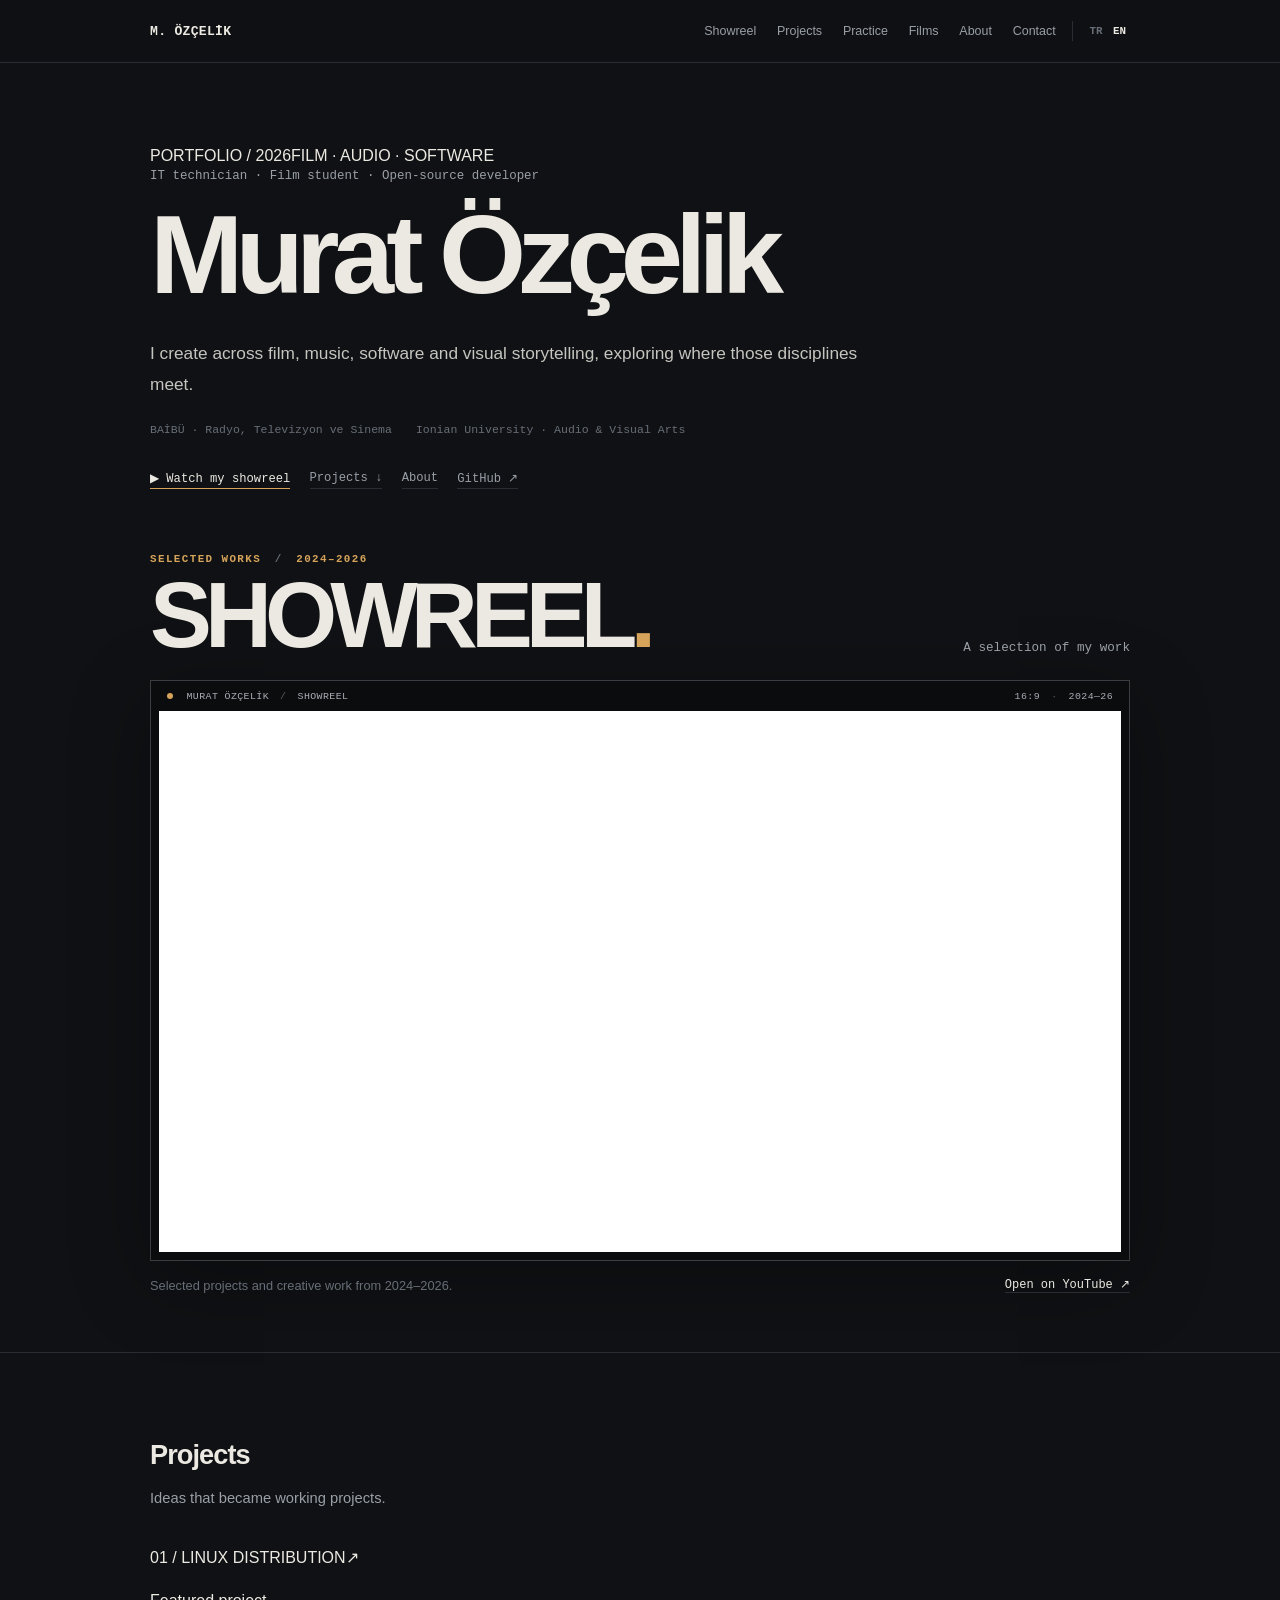
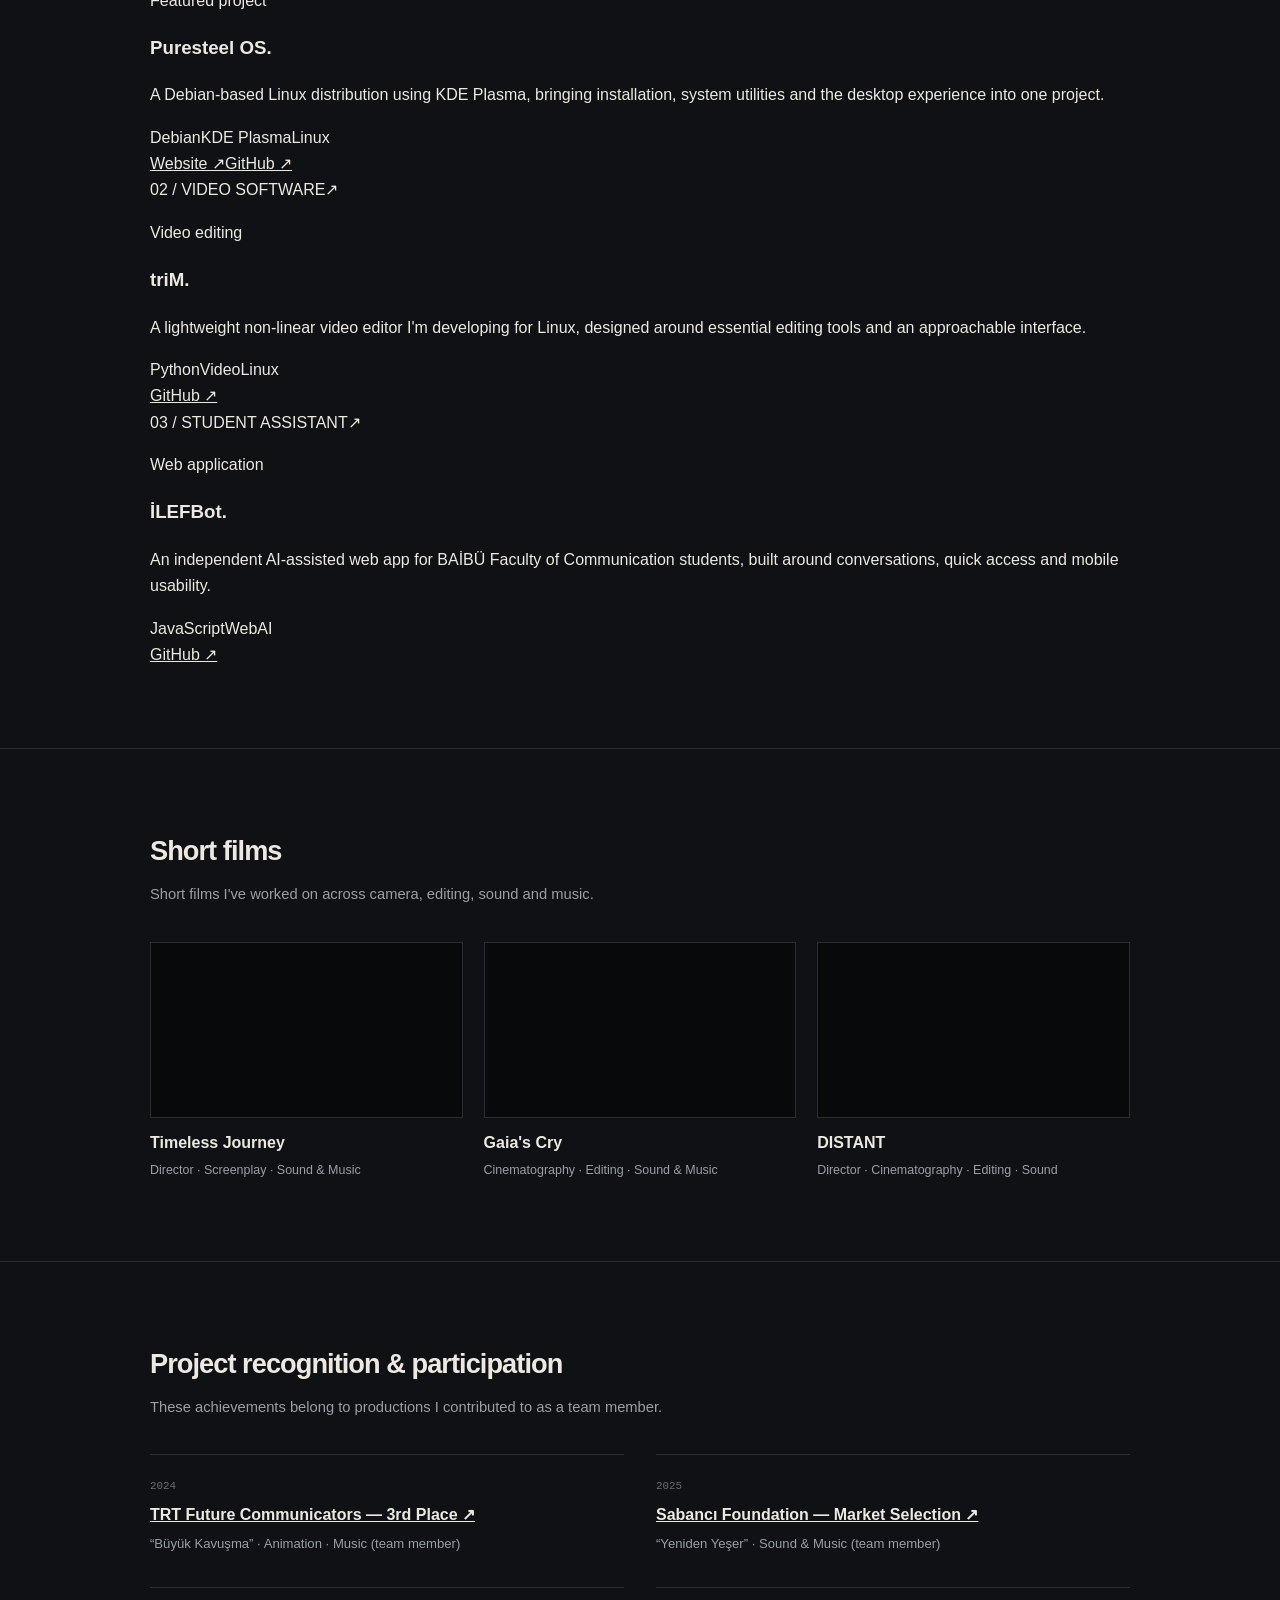
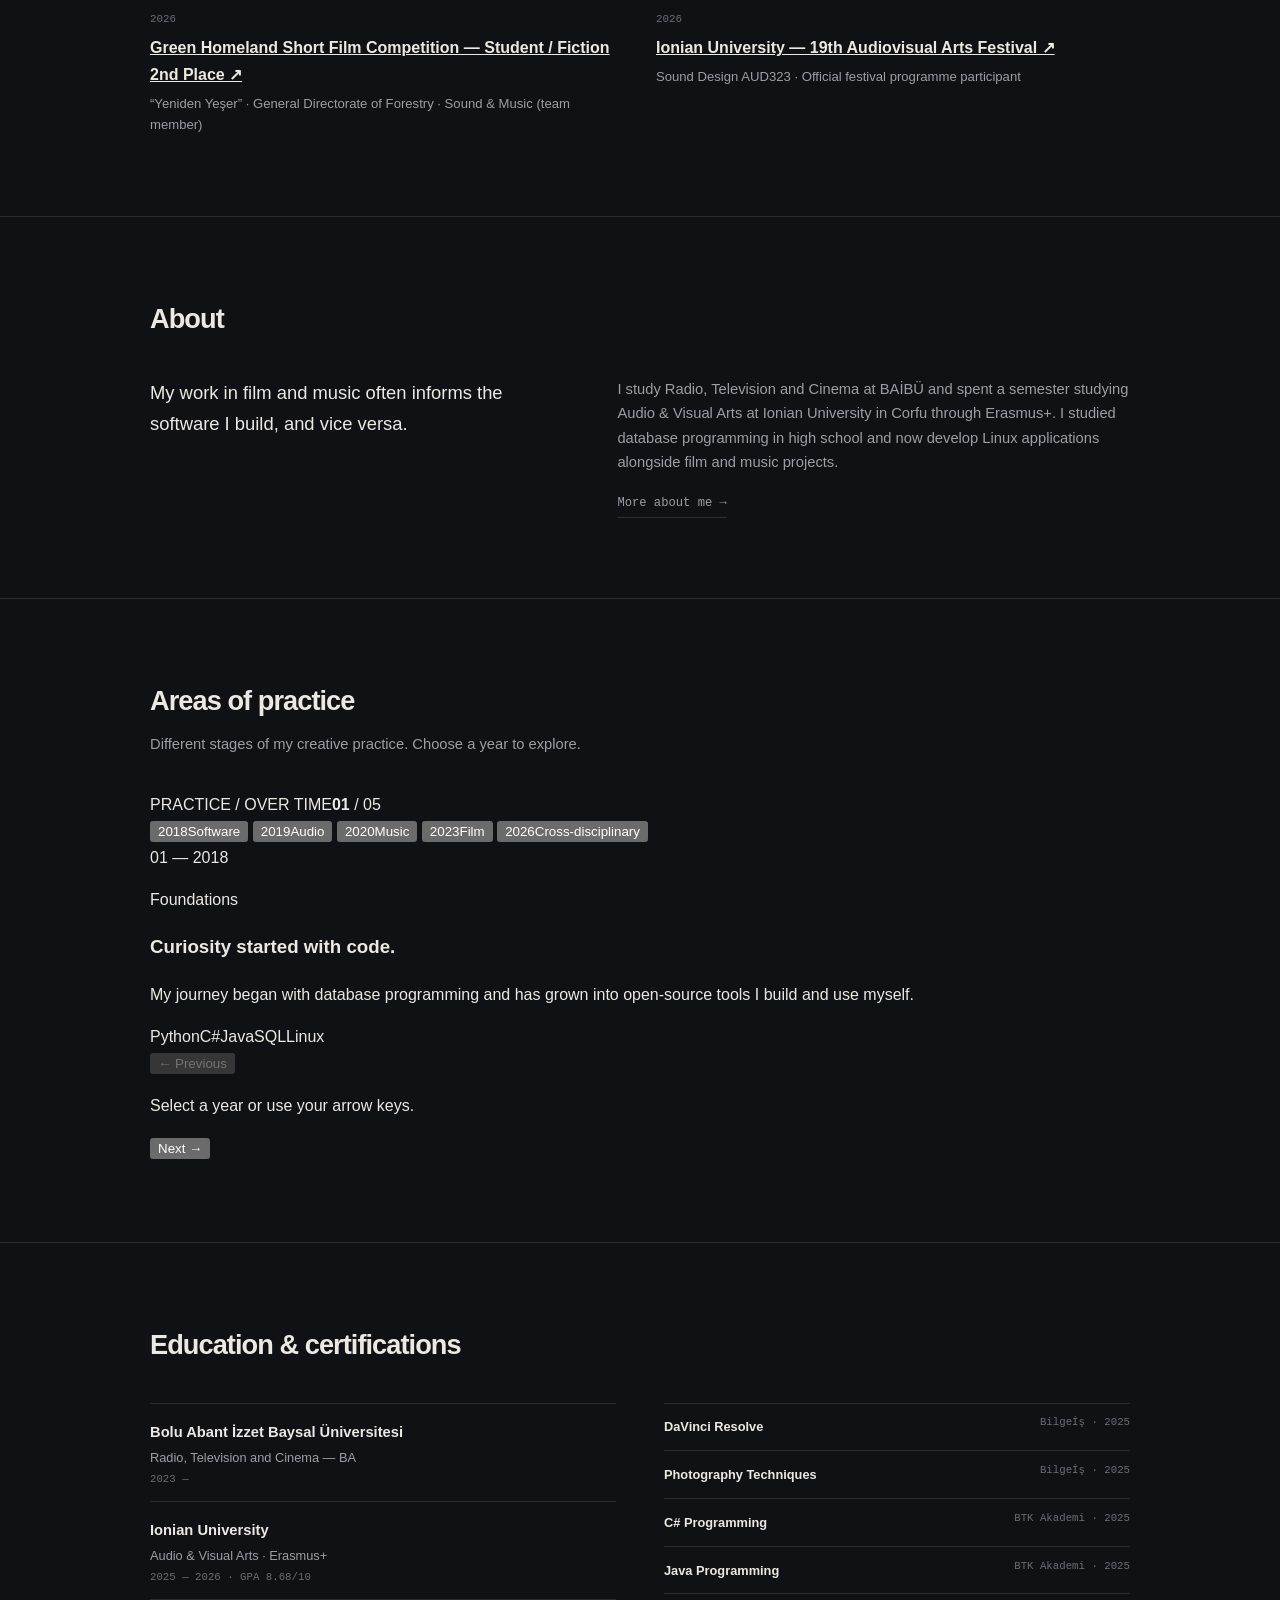
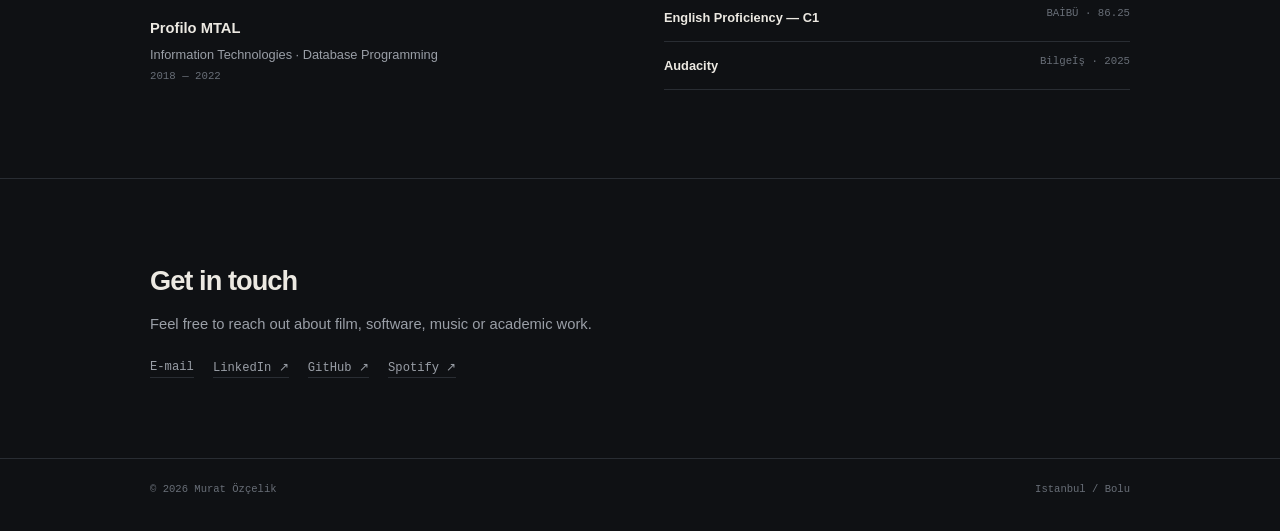
==== commit 85bdc07f: "Refresh portfolio structure, projects and interactive practice timeline" ====
--- a/index.html
+++ b/index.html
@@ -33,6 +33,7 @@
       <div class="nav-links" id="navLinks">
         <a href="#showreel">Showreel</a>
         <a href="#projeler" data-tr="Projeler" data-en="Projects">Projeler</a>
+        <a href="#yetenekler" data-tr="Alanlar" data-en="Practice">Alanlar</a>
         <a href="#filmler" data-tr="Filmler" data-en="Films">Filmler</a>
         <a href="#hakkinda" data-tr="Hakkında" data-en="About">Hakkında</a>
         <a href="#iletisim" data-tr="İletişim" data-en="Contact">İletişim</a>
@@ -47,9 +48,10 @@
 
 <header class="hero" id="top">
   <div class="wrap">
+    <div class="hero-overline"><span class="live-dot" aria-hidden="true"></span><span>PORTFOLIO / 2026</span><span class="hero-overline-rule" aria-hidden="true"></span><span>FILM · AUDIO · SOFTWARE</span></div>
     <p class="kicker" data-tr="Bilişim teknisyeni · RTS öğrencisi · Açık kaynak geliştiricisi" data-en="IT technician · Film student · Open-source developer">Bilişim teknisyeni · RTS öğrencisi · Açık kaynak geliştiricisi</p>
-    <h1>Murat Özçelik</h1>
-    <p class="hero-copy" data-tr="Film, ses ve yazılımla uğraşıyorum. Kısa filmler çekiyor; kendi kullandığım araçlardan yola çıkarak masaüstü uygulamaları ve açık kaynak projeler geliştiriyorum." data-en="I work across film, audio and software. I make short films and build desktop applications and open-source projects, often starting from tools I want to use myself.">Film, ses ve yazılımla uğraşıyorum. Kısa filmler çekiyor; kendi kullandığım araçlardan yola çıkarak masaüstü uygulamaları ve açık kaynak projeler geliştiriyorum.</p>
+    <h1><span class="hero-first">Murat</span> <span class="hero-last">Özçelik</span></h1>
+    <p class="hero-copy" data-tr="Filmden müziğe, yazılımdan görsel anlatıya uzanan çalışmalar üretiyorum. Farklı alanların birbirine dokunduğu işlerin peşindeyim." data-en="I create across film, music, software and visual storytelling, exploring where those disciplines meet.">Film, ses ve yazılımla uğraşıyorum. Kısa filmler çekiyor; kendi kullandığım araçlardan yola çıkarak masaüstü uygulamaları ve açık kaynak projeler geliştiriyorum.</p>
     <div class="hero-meta"><span>BAİBÜ · Radyo, Televizyon ve Sinema</span><span>Ionian University · Audio &amp; Visual Arts</span></div>
     <div class="hero-actions"><a class="hero-showreel-link" href="#showreel" data-tr="▶ Showreel’i izle" data-en="▶ Watch my showreel">▶ Showreel’i izle</a><a href="#projeler" data-tr="Projeler ↓" data-en="Projects ↓">Projeler ↓</a><a href="about.html" data-tr="Hakkımda" data-en="About">Hakkımda</a><a href="https://github.com/MOzcelik14" target="_blank" rel="noopener">GitHub ↗</a></div>
 
@@ -59,7 +61,7 @@
           <p class="showreel-label">SELECTED WORKS <span aria-hidden="true">/</span> 2024–2026</p>
           <h2 class="showreel-title" id="showreel-title">SHOWREEL<span class="showreel-stop">.</span></h2>
         </div>
-        <p class="showreel-subtitle" data-tr="Kurgu &amp; Ses Tasarımı" data-en="Editing &amp; Sound Design">Kurgu &amp; Ses Tasarımı</p>
+        <p class="showreel-subtitle" data-tr="Kendi çalışmalarımdan bir seçki" data-en="A selection of my work">Kendi çalışmalarımdan bir seçki</p>
       </div>
       <div class="showreel-frame">
         <div class="showreel-frame-top" aria-hidden="true"><span><i></i> MURAT ÖZÇELİK <span class="showreel-frame-divider">/</span> SHOWREEL</span><span>16:9 <span class="showreel-frame-divider">·</span> 2024—26</span></div>
@@ -68,7 +70,7 @@
         </div>
       </div>
       <div class="showreel-feature-foot">
-        <span data-tr="Seçili kurgu ve ses çalışmalarımdan bir derleme." data-en="A selection of my editing and sound work.">Seçili kurgu ve ses çalışmalarımdan bir derleme.</span>
+        <span data-tr="2024–2026 arasında ürettiğim işlerden kısa bir seçki." data-en="Selected projects and creative work from 2024–2026.">2024–2026 arasında ürettiğim işlerden kısa bir seçki.</span>
         <a href="https://www.youtube.com/watch?v=x4S_wHrbVSY" target="_blank" rel="noopener noreferrer" data-tr="YouTube’da aç ↗" data-en="Open on YouTube ↗">YouTube’da aç ↗</a>
       </div>
     </div>
@@ -76,28 +78,29 @@
 </header>
 
 <main id="content">
-<section id="projeler"><div class="wrap">
-  <div class="section-head"><div><h2 class="section-title" data-tr="Projeler" data-en="Projects">Projeler</h2><p class="section-copy" data-tr="Şu sıralar en çok uğraştığım işler." data-en="The projects I spend most of my time on lately.">Şu sıralar en çok uğraştığım işler.</p></div></div>
-  <div class="project-list">
-    <article class="project-row">
-      <div class="project-name"><h3>Puresteel OS</h3><span>Linux dağıtımı</span></div>
-      <div class="project-detail"><p data-tr="Debian tabanlı, KDE Plasma kullanan bir dağıtım projesi. Kurulum, sürücü yönetimi ve sistem araçlarını tek bir bütün halinde geliştirmeye çalışıyorum." data-en="A Debian-based KDE Plasma distribution project. I work on its installer, driver management and system tools as one coherent system.">Debian tabanlı, KDE Plasma kullanan bir dağıtım projesi. Kurulum, sürücü yönetimi ve sistem araçlarını tek bir bütün halinde geliştirmeye çalışıyorum.</p><div class="text-links"><a href="https://mozcelik14.github.io/Puresteel-OS/" target="_blank" rel="noopener">Site ↗</a><a href="https://github.com/MOzcelik14/Puresteel-OS" target="_blank" rel="noopener">GitHub ↗</a></div></div>
+<section id="projeler" class="projects-section"><div class="wrap">
+  <div class="section-head"><div><div class="eyebrow">01 / Selected projects</div><h2 class="section-title" data-tr="Projeler" data-en="Projects">Projeler</h2><p class="section-copy" data-tr="Fikirden çalışan bir ürüne dönüşen işler." data-en="Ideas that became working projects.">Fikirden çalışan bir ürüne dönüşen işler.</p></div><span class="section-index">01</span></div>
+  <div class="project-grid">
+    <article class="project-card project-featured">
+      <div class="project-topline"><span>01 / LINUX DISTRIBUTION</span><span class="project-symbol" aria-hidden="true">↗</span></div>
+      <div class="project-content"><p class="project-overline" data-tr="Öne çıkan proje" data-en="Featured project">Öne çıkan proje</p><h3>Puresteel OS<span class="title-period">.</span></h3>
+        <p data-tr="Debian temelli, KDE Plasma masaüstünü kullanan Linux dağıtımı. Kurulum deneyiminden sistem araçlarına kadar bütünlüklü bir işletim sistemi projesi." data-en="A Debian-based Linux distribution using KDE Plasma, bringing installation, system utilities and the desktop experience into one project.">Debian temelli, KDE Plasma masaüstünü kullanan Linux dağıtımı. Kurulum deneyiminden sistem araçlarına kadar bütünlüklü bir işletim sistemi projesi.</p>
+      </div>
+      <div class="project-bottom"><div class="project-tags"><span>Debian</span><span>KDE Plasma</span><span>Linux</span></div><div class="project-card-links"><a href="https://mozcelik14.github.io/Puresteel-OS/" target="_blank" rel="noopener noreferrer" data-tr="Web sitesi ↗" data-en="Website ↗">Web sitesi ↗</a><a href="https://github.com/MOzcelik14/Puresteel-OS" target="_blank" rel="noopener noreferrer">GitHub ↗</a></div></div>
     </article>
-    <article class="project-row">
-      <div class="project-name"><h3>steM.</h3><span>Ses aracı</span></div>
-      <div class="project-detail"><p data-tr="Şarkıları Demucs ile ayrı stem'lere ayıran, kanalları dinlemeyi ve dışa aktarmayı kolaylaştıran masaüstü uygulaması." data-en="A desktop application that separates songs into stems with Demucs and makes it easy to listen to and export individual tracks.">Şarkıları Demucs ile ayrı stem'lere ayıran, kanalları dinlemeyi ve dışa aktarmayı kolaylaştıran masaüstü uygulaması.</p><div class="text-links"><a href="https://github.com/MOzcelik14/steM" target="_blank" rel="noopener">GitHub ↗</a></div></div>
+    <article class="project-card">
+      <div class="project-topline"><span>02 / VIDEO SOFTWARE</span><span class="project-symbol" aria-hidden="true">↗</span></div>
+      <div class="project-content"><p class="project-overline" data-tr="Video düzenleme" data-en="Video editing">Video düzenleme</p><h3>triM<span class="title-period">.</span></h3>
+        <p data-tr="Linux için geliştirdiğim hafif, doğrusal olmayan video editörü. Temel kurgu işlerini açık ve sade bir arayüzle sunmayı hedefliyor." data-en="A lightweight non-linear video editor I'm developing for Linux, designed around essential editing tools and an approachable interface.">Linux için geliştirdiğim hafif, doğrusal olmayan video editörü. Temel kurgu işlerini açık ve sade bir arayüzle sunmayı hedefliyor.</p>
+      </div>
+      <div class="project-bottom"><div class="project-tags"><span>Python</span><span>Video</span><span>Linux</span></div><div class="project-card-links"><a href="https://github.com/MOzcelik14/triM" target="_blank" rel="noopener noreferrer">GitHub ↗</a></div></div>
     </article>
-    <article class="project-row">
-      <div class="project-name"><h3>triM.</h3><span>Video editörü</span></div>
-      <div class="project-detail"><p data-tr="Linux için hafif ve sade bir non-linear video editörü geliştirme denemem." data-en="My attempt at building a lightweight, straightforward non-linear video editor for Linux.">Linux için hafif ve sade bir non-linear video editörü geliştirme denemem.</p><div class="text-links"><a href="https://github.com/MOzcelik14/triM" target="_blank" rel="noopener">GitHub ↗</a></div></div>
-    </article>
-    <article class="project-row">
-      <div class="project-name"><h3>Aether</h3><span>Yerel yapay zekâ</span></div>
-      <div class="project-detail"><p data-tr="Ollama modelleriyle sohbet etmek ve modelleri yönetmek için geliştirdiğim masaüstü istemcisi." data-en="A desktop client I built for chatting with and managing local Ollama models.">Ollama modelleriyle sohbet etmek ve modelleri yönetmek için geliştirdiğim masaüstü istemcisi.</p><div class="text-links"><a href="https://aether.muratozclik.workers.dev" target="_blank" rel="noopener">Site ↗</a><a href="https://github.com/MOzcelik14/Aether" target="_blank" rel="noopener">GitHub ↗</a></div></div>
-    </article>
-    <article class="project-row secondary">
-      <div class="project-name"><h3>DebGear</h3><span>Donanım aracı</span></div>
-      <div class="project-detail"><p data-tr="Debian'da donanım, sürücü, firmware, kernel ve DKMS durumunu tek yerde görmek için geliştirdiğim araç." data-en="A tool for checking Debian hardware, drivers, firmware, kernel and DKMS state in one place.">Debian'da donanım, sürücü, firmware, kernel ve DKMS durumunu tek yerde görmek için geliştirdiğim araç.</p><div class="text-links"><a href="https://github.com/MOzcelik14/DebGear" target="_blank" rel="noopener">GitHub ↗</a></div></div>
+    <article class="project-card">
+      <div class="project-topline"><span>03 / STUDENT ASSISTANT</span><span class="project-symbol" aria-hidden="true">↗</span></div>
+      <div class="project-content"><p class="project-overline" data-tr="Web uygulaması" data-en="Web application">Web uygulaması</p><h3>İLEFBot<span class="title-period">.</span></h3>
+        <p data-tr="BAİBÜ İletişim Fakültesi öğrencileri için hazırladığım bağımsız yapay zekâ destekli asistan. Çoklu sohbet, hızlı erişim ve mobil kullanım odağında." data-en="An independent AI-assisted web app for BAİBÜ Faculty of Communication students, built around conversations, quick access and mobile usability.">BAİBÜ İletişim Fakültesi öğrencileri için hazırladığım bağımsız yapay zekâ destekli asistan. Çoklu sohbet, hızlı erişim ve mobil kullanım odağında.</p>
+      </div>
+      <div class="project-bottom"><div class="project-tags"><span>JavaScript</span><span>Web</span><span>AI</span></div><div class="project-card-links"><a href="https://github.com/MOzcelik14/ILEFBot" target="_blank" rel="noopener noreferrer">GitHub ↗</a></div></div>
     </article>
   </div>
 </div></section>
@@ -121,9 +124,26 @@
   <div class="about-grid"><p class="about-lead" data-tr="Film çekerken edindiğim ses deneyimini yazılım projelerime, yazılımla öğrendiklerimi de film ve müzik işlerime taşıyorum." data-en="My work in film and music often informs the software I build, and vice versa.">Film çekerken edindiğim ses deneyimini yazılım projelerime, yazılımla öğrendiklerimi de film ve müzik işlerime taşıyorum.</p><div class="about-body"><p data-tr="BAİBÜ Radyo, Televizyon ve Sinema öğrencisiyim. Erasmus+ ile Korfu'daki Ionian University'de bir dönem Audio &amp; Visual Arts eğitimi aldım. Lisede veritabanı programcılığı okudum; bugün Linux uygulamaları geliştirirken kısa film ve müzik üretmeye devam ediyorum." data-en="I study Radio, Television and Cinema at BAİBÜ and spent a semester studying Audio &amp; Visual Arts at Ionian University in Corfu through Erasmus+. I studied database programming in high school and now develop Linux applications alongside film and music projects.">BAİBÜ Radyo, Televizyon ve Sinema öğrencisiyim. Erasmus+ ile Korfu'daki Ionian University'de bir dönem Audio &amp; Visual Arts eğitimi aldım. Lisede veritabanı programcılığı okudum; bugün Linux uygulamaları geliştirirken kısa film ve müzik üretmeye devam ediyorum.</p><a class="btn" href="about.html" data-tr="Daha fazlası →" data-en="More about me →">Daha fazlası →</a></div></div>
 </div></section>
 
-<section id="yetenekler"><div class="wrap">
-  <div class="section-head"><div><div class="eyebrow">Practice</div><h2 class="section-title" data-tr="Çalışma alanları" data-en="Areas of practice">Çalışma alanları</h2></div><span class="section-index">05</span></div>
-  <div class="skills-grid"><article class="skill"><h3 data-tr="Film & Görsel" data-en="Film & Visual">Film & Görsel</h3><ul><li data-tr="Yönetmenlik ve senaryo" data-en="Directing and screenwriting">Yönetmenlik ve senaryo</li><li data-tr="Kurgu: DaVinci Resolve / Kdenlive" data-en="Editing: DaVinci Resolve / Kdenlive">Kurgu: DaVinci Resolve / Kdenlive</li><li data-tr="Görüntü ve fotoğraf" data-en="Cinematography and photography">Görüntü ve fotoğraf</li></ul></article><article class="skill"><h3 data-tr="Yazılım" data-en="Software">Yazılım</h3><ul><li>Python · Java · C#</li><li>HTML · CSS · JavaScript</li><li>SQL · Linux · Git</li></ul></article><article class="skill"><h3 data-tr="Ses & Müzik" data-en="Audio & Music">Ses & Müzik</h3><ul><li data-tr="Beatmaking ve prodüksiyon" data-en="Beatmaking and production">Beatmaking ve prodüksiyon</li><li data-tr="Film müziği ve ses tasarımı" data-en="Film scoring and sound design">Film müziği ve ses tasarımı</li><li>FL Studio · Ableton · Audacity</li></ul></article></div>
+<section id="yetenekler" class="practice-section"><div class="wrap">
+  <div class="section-head"><div><div class="eyebrow">05 / Practice</div><h2 class="section-title" data-tr="Çalışma alanları" data-en="Areas of practice">Çalışma alanları</h2><p class="section-copy" data-tr="Üretim yolculuğumun farklı durakları. Bir yılı seçerek neler yaptığımı keşfet." data-en="Different stages of my creative practice. Choose a year to explore.">Üretim yolculuğumun farklı durakları. Bir yılı seçerek neler yaptığımı keşfet.</p></div><span class="section-index">05</span></div>
+  <div class="practice-shell" data-practice>
+    <div class="practice-topline"><span data-tr="ALANLAR / ZAMAN İÇİNDE" data-en="PRACTICE / OVER TIME">ALANLAR / ZAMAN İÇİNDE</span><span class="practice-count"><strong id="practiceIndex">01</strong> / 05</span></div>
+    <div class="practice-rail" role="tablist" aria-label="Çalışma alanları zaman çizelgesi">
+      <button type="button" class="practice-tab is-active" id="practice-tab-0" role="tab" aria-selected="true" aria-controls="practice-panel-0" tabindex="0" data-index="0"><span class="practice-year">2018</span><span class="practice-dot" aria-hidden="true"></span><span class="practice-name" data-tr="Yazılım" data-en="Software">Yazılım</span></button>
+      <button type="button" class="practice-tab" id="practice-tab-1" role="tab" aria-selected="false" aria-controls="practice-panel-1" tabindex="-1" data-index="1"><span class="practice-year">2019</span><span class="practice-dot" aria-hidden="true"></span><span class="practice-name" data-tr="Ses" data-en="Audio">Ses</span></button>
+      <button type="button" class="practice-tab" id="practice-tab-2" role="tab" aria-selected="false" aria-controls="practice-panel-2" tabindex="-1" data-index="2"><span class="practice-year">2020</span><span class="practice-dot" aria-hidden="true"></span><span class="practice-name" data-tr="Müzik" data-en="Music">Müzik</span></button>
+      <button type="button" class="practice-tab" id="practice-tab-3" role="tab" aria-selected="false" aria-controls="practice-panel-3" tabindex="-1" data-index="3"><span class="practice-year">2023</span><span class="practice-dot" aria-hidden="true"></span><span class="practice-name" data-tr="Sinema" data-en="Film">Sinema</span></button>
+      <button type="button" class="practice-tab" id="practice-tab-4" role="tab" aria-selected="false" aria-controls="practice-panel-4" tabindex="-1" data-index="4"><span class="practice-year">2026</span><span class="practice-dot" aria-hidden="true"></span><span class="practice-name" data-tr="Birlikte üretim" data-en="Cross-disciplinary">Birlikte üretim</span></button>
+    </div>
+    <div class="practice-panels">
+      <article class="practice-panel" id="practice-panel-0" role="tabpanel" aria-labelledby="practice-tab-0" tabindex="0"><div class="practice-panel-index">01 — 2018</div><div class="practice-panel-content"><div><p class="practice-label" data-tr="Temeller" data-en="Foundations">Temeller</p><h3 data-tr="Yazılımla başlayan merak." data-en="Curiosity started with code.">Yazılımla başlayan merak.</h3><p data-tr="Veritabanı programcılığıyla başlayan yolculuğum, bugün kendi araçlarımı geliştirdiğim açık kaynak projelere uzanıyor." data-en="My journey began with database programming and has grown into open-source tools I build and use myself.">Veritabanı programcılığıyla başlayan yolculuğum, bugün kendi araçlarımı geliştirdiğim açık kaynak projelere uzanıyor.</p></div><div class="practice-competencies"><span>Python</span><span>C#</span><span>Java</span><span>SQL</span><span>Linux</span></div></div></article>
+      <article class="practice-panel" id="practice-panel-1" role="tabpanel" aria-labelledby="practice-tab-1" tabindex="0" hidden><div class="practice-panel-index">02 — 2019</div><div class="practice-panel-content"><div><p class="practice-label" data-tr="İlk kayıtlar" data-en="Early recordings">İlk kayıtlar</p><h3 data-tr="Sesin ayrıntılarını keşfetmek." data-en="Learning to listen closely.">Sesin ayrıntılarını keşfetmek.</h3><p data-tr="Çok kanallı kayıtları inceleyerek başladığım ses merakı, zaman içinde kurgu, miks ve film sesine dönüştü." data-en="Exploring multitrack recordings sparked an interest that later grew into editing, mixing and sound for film.">Çok kanallı kayıtları inceleyerek başladığım ses merakı, zaman içinde kurgu, miks ve film sesine dönüştü.</p></div><div class="practice-competencies"><span>Sound editing</span><span>Mixing</span><span>Audacity</span></div></div></article>
+      <article class="practice-panel" id="practice-panel-2" role="tabpanel" aria-labelledby="practice-tab-2" tabindex="0" hidden><div class="practice-panel-index">03 — 2020</div><div class="practice-panel-content"><div><p class="practice-label" data-tr="Müzik üretimi" data-en="Music production">Müzik üretimi</p><h3 data-tr="Ritmin arkasındaki hikâye." data-en="The story behind the rhythm.">Ritmin arkasındaki hikâye.</h3><p data-tr="Beatmaking, elektronik müzik ve film müzikleri üzerinde çalışıyorum. Beste ve prodüksiyon, görsel anlatıyla kurduğum ilişkinin önemli bir parçası." data-en="I make beats, electronic music and film scores. Composing and producing are central to how I approach visual storytelling.">Beatmaking, elektronik müzik ve film müzikleri üzerinde çalışıyorum. Beste ve prodüksiyon, görsel anlatıyla kurduğum ilişkinin önemli bir parçası.</p></div><div class="practice-competencies"><span>FL Studio</span><span>Ableton</span><span>Scoring</span></div></div></article>
+      <article class="practice-panel" id="practice-panel-3" role="tabpanel" aria-labelledby="practice-tab-3" tabindex="0" hidden><div class="practice-panel-index">04 — 2023</div><div class="practice-panel-content"><div><p class="practice-label" data-tr="Görsel anlatı" data-en="Visual storytelling">Görsel anlatı</p><h3 data-tr="Hikâyeyi kadrajda aramak." data-en="Finding stories in the frame.">Hikâyeyi kadrajda aramak.</h3><p data-tr="Radyo, Televizyon ve Sinema eğitimimle yönetmenlik, senaryo, görüntü ve kurgu alanlarında üretmeye başladım; kısa film çalışmalarım devam ediyor." data-en="Studying Radio, Television and Cinema brought directing, screenwriting, cinematography and editing into my creative work.">Radyo, Televizyon ve Sinema eğitimimle yönetmenlik, senaryo, görüntü ve kurgu alanlarında üretmeye başladım; kısa film çalışmalarım devam ediyor.</p></div><div class="practice-competencies"><span>Directing</span><span>Screenwriting</span><span>DaVinci Resolve</span><span>Kdenlive</span></div></div></article>
+      <article class="practice-panel" id="practice-panel-4" role="tabpanel" aria-labelledby="practice-tab-4" tabindex="0" hidden><div class="practice-panel-index">05 — 2026</div><div class="practice-panel-content"><div><p class="practice-label" data-tr="Bugün" data-en="Today">Bugün</p><h3 data-tr="Alanların birbirine karıştığı yerde." data-en="Where disciplines meet.">Alanların birbirine karıştığı yerde.</h3><p data-tr="Kısa film, müzik ve yazılım projelerimi birbirinden ayrı düşünmüyorum. Puresteel OS, triM. ve İLEFBot gibi araçlar geliştirirken sinema üretimini de sürdürüyorum." data-en="Film, music and software inform one another in my practice. I develop projects such as Puresteel OS, triM. and İLEFBot while continuing to make films.">Kısa film, müzik ve yazılım projelerimi birbirinden ayrı düşünmüyorum. Puresteel OS, triM. ve İLEFBot gibi araçlar geliştirirken sinema üretimini de sürdürüyorum.</p></div><div class="practice-competencies"><span>Filmmaking</span><span>Open source</span><span>Audio</span><span>Web</span></div></div></article>
+    </div>
+    <div class="practice-bottom"><button type="button" class="practice-arrow" id="practicePrev" disabled aria-label="Önceki dönem">← <span data-tr="Önceki" data-en="Previous">Önceki</span></button><p data-tr="Yıllara tıkla veya ok tuşlarıyla ilerle." data-en="Select a year or use your arrow keys.">Yıllara tıkla veya ok tuşlarıyla ilerle.</p><button type="button" class="practice-arrow" id="practiceNext" aria-label="Sonraki dönem"><span data-tr="Sonraki" data-en="Next">Sonraki</span> →</button></div>
+  </div>
 </div></section>
 
 <section id="egitim"><div class="wrap">
--- a/assets/style.css
+++ b/assets/style.css
@@ -56,21 +56,38 @@
 
 .films{display:grid;grid-template-columns:repeat(3,minmax(0,1fr));gap:1.3rem}
 
-/* Featured video — understated cinematic highlight */
-.featured-work{display:grid;grid-template-columns:minmax(0,1.55fr) minmax(0,.8fr);gap:2rem;align-items:center;margin-bottom:2.4rem;padding:1.1rem;border:1px solid var(--line);background:linear-gradient(135deg,#1b1d21 0%,#111316 78%)}
-.featured-work-player{aspect-ratio:16/9;min-width:0;background:#08090a;overflow:hidden}
-.featured-work-player iframe{width:100%;height:100%;border:0;display:block}
-.featured-work-overline{display:block;margin-bottom:.85rem;color:var(--accent);font:600 .65rem var(--mono);letter-spacing:.11em}
-.featured-work-details h3{margin:0 0 .75rem;font-size:clamp(1.2rem,2.7vw,1.65rem);line-height:1.25;letter-spacing:-.035em}
-.featured-work-details p{margin:0 0 1.4rem;color:var(--muted);font-size:.85rem;line-height:1.65}
-.featured-work-link{display:inline-block;padding-bottom:.18rem;color:var(--text);border-bottom:1px solid var(--accent);font:500 .76rem var(--mono);text-decoration:none;transition:color .2s,border-color .2s}
-.featured-work-link:hover,.featured-work-link:focus-visible{color:var(--accent)}
+
+/* Showreel — primary portfolio feature */
+.hero{padding:5rem 0 3.5rem}
+.hero-actions .hero-showreel-link{color:var(--text);border-bottom-color:var(--accent)}
+.hero-actions .hero-showreel-link:hover,.hero-actions .hero-showreel-link:focus-visible{color:var(--accent)}
+.showreel-feature{margin-top:4rem;scroll-margin-top:5.5rem}
+.showreel-feature-head{display:flex;align-items:end;justify-content:space-between;gap:1.4rem;margin-bottom:1.3rem}
+.showreel-label{margin:0 0 .35rem;color:var(--accent);font:600 .68rem var(--mono);letter-spacing:.13em}
+.showreel-label span{color:var(--faint);padding:0 .35rem}
+.showreel-title{margin:0;font-size:clamp(2.7rem,8vw,5.8rem);line-height:.95;letter-spacing:-.075em;font-weight:750}
+.showreel-stop{color:var(--accent)}
+.showreel-subtitle{margin:0 0 .25rem;color:var(--muted);text-align:right;font:500 .79rem var(--mono)}
+.showreel-frame{background:#0b0c0e;border:1px solid #3b3d42;padding:8px;box-shadow:0 20px 75px rgba(0,0,0,.32)}
+.showreel-frame-top{display:flex;justify-content:space-between;align-items:center;gap:.6rem;padding:2px 8px 9px;color:#aaaeb5;font:500 .62rem var(--mono);letter-spacing:.04em}
+.showreel-frame-top i{display:inline-block;width:6px;height:6px;border-radius:50%;background:var(--accent);margin-right:.45rem;vertical-align:middle}
+.showreel-frame-divider{color:#555b63;margin:0 .3rem}
+.showreel-player{width:100%;aspect-ratio:16/9;background:#030405;overflow:hidden}
+.showreel-player iframe{display:block;width:100%;height:100%;border:0}
+.showreel-feature-foot{display:flex;align-items:center;justify-content:space-between;gap:1rem;margin-top:.85rem;color:var(--faint);font-size:.8rem}
+.showreel-feature-foot a{color:var(--text);text-decoration:none;border-bottom:1px solid var(--line);font:500 .75rem var(--mono);white-space:nowrap}
+.showreel-feature-foot a:hover,.showreel-feature-foot a:focus-visible{border-color:var(--accent);color:var(--accent)}
 @media(max-width:820px){
-  .featured-work{grid-template-columns:1fr;gap:1.2rem}
-  .featured-work-details{padding:0 .25rem .25rem}
+  .showreel-feature{margin-top:3rem}
+  .showreel-feature-head{align-items:start;flex-direction:column;gap:.65rem}
+  .showreel-subtitle{text-align:left}
 }
 @media(max-width:560px){
-  .featured-work{padding:.7rem;margin-bottom:1.8rem}
+  .hero{padding:3.8rem 0 2.6rem}
+  .showreel-feature{margin-top:2.7rem}
+  .showreel-frame{padding:4px}
+  .showreel-frame-top{font-size:.53rem;padding:4px 4px 7px}
+  .showreel-feature-foot{align-items:flex-start;flex-direction:column;gap:.5rem}
 }
 
 .film{margin:0}
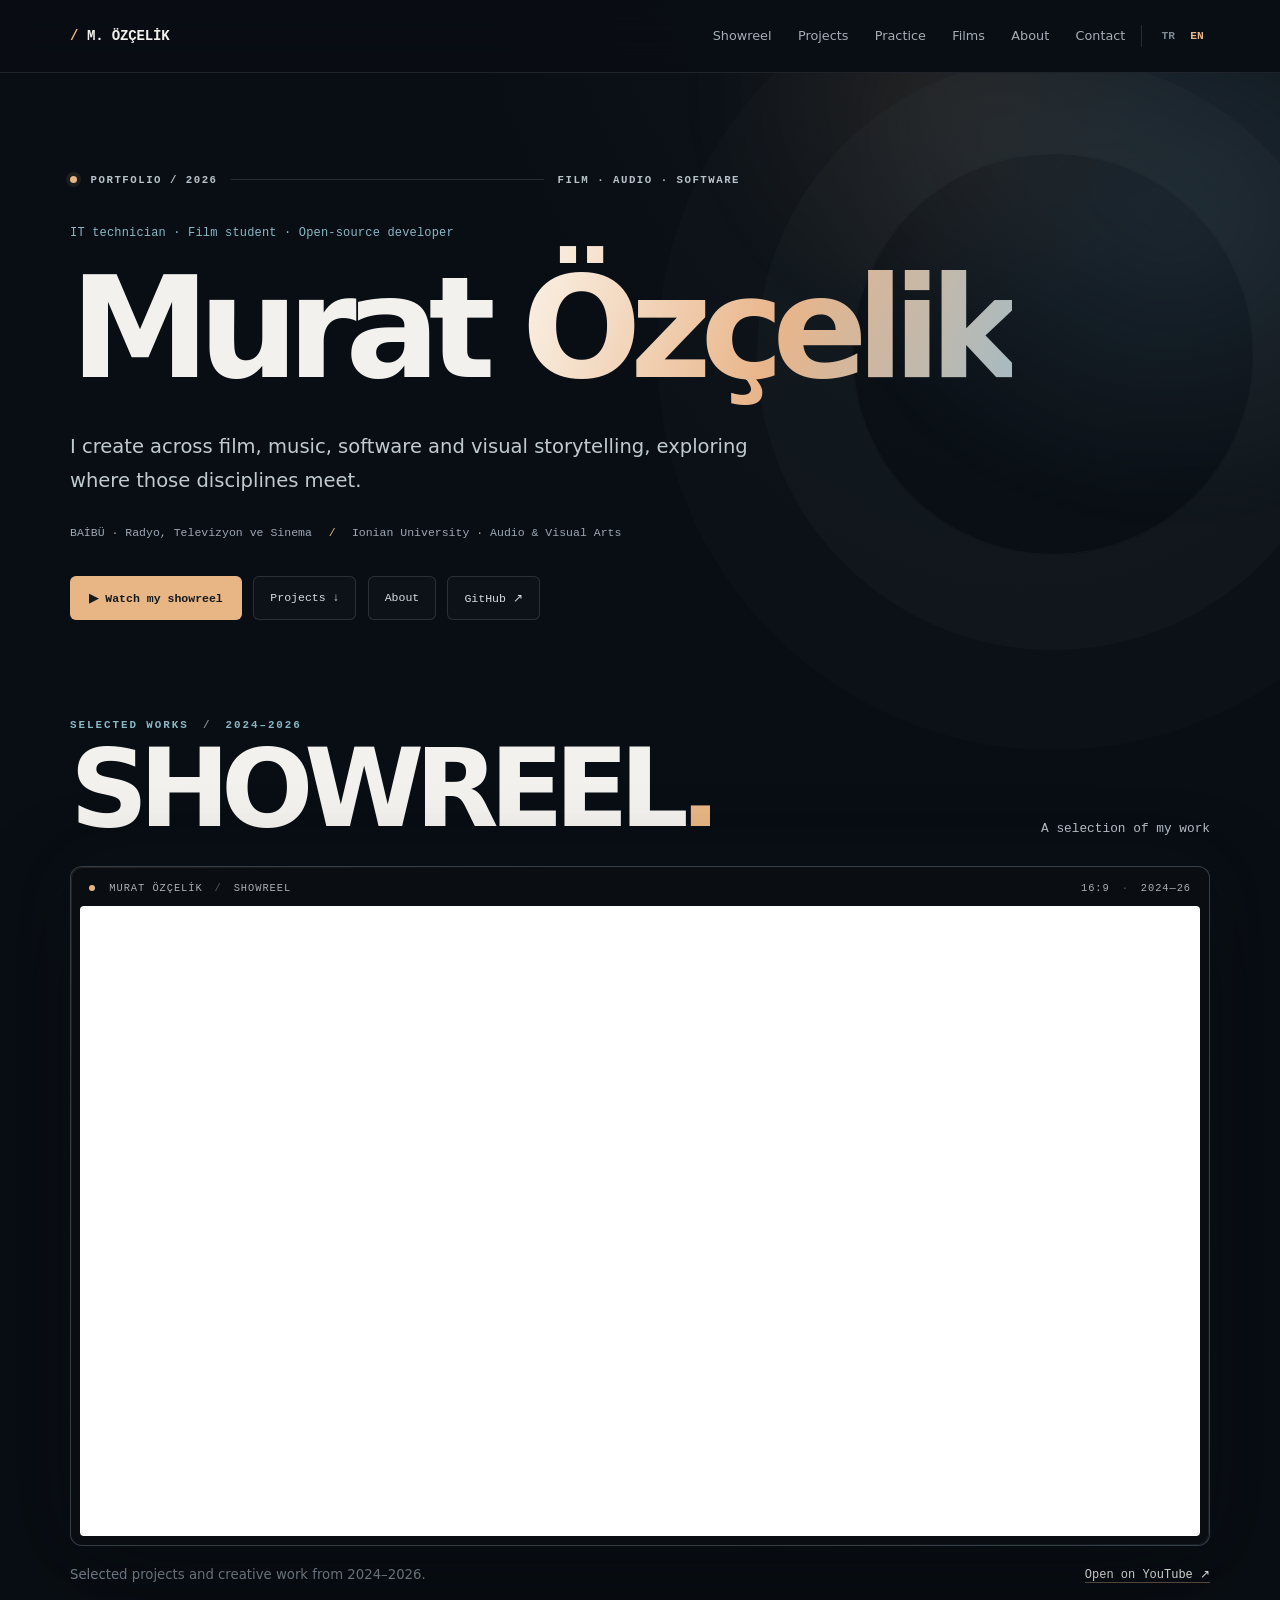
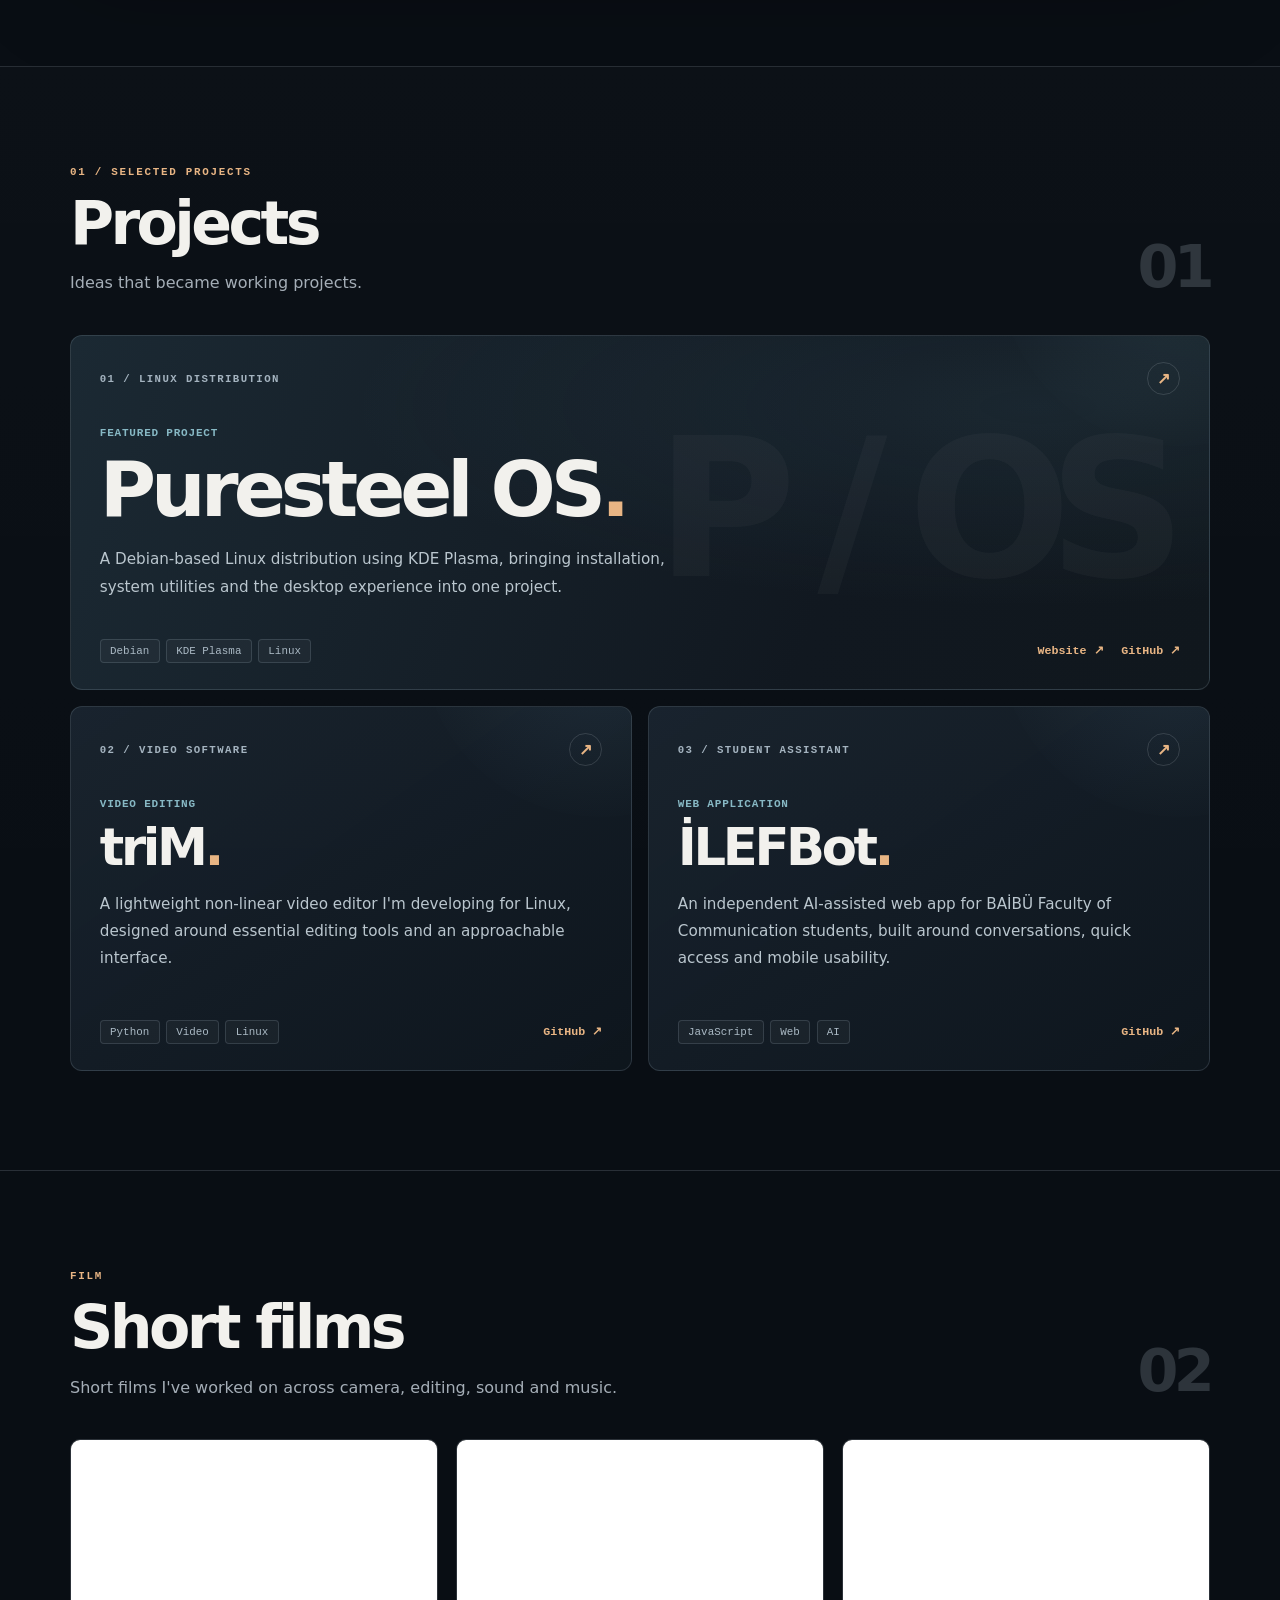
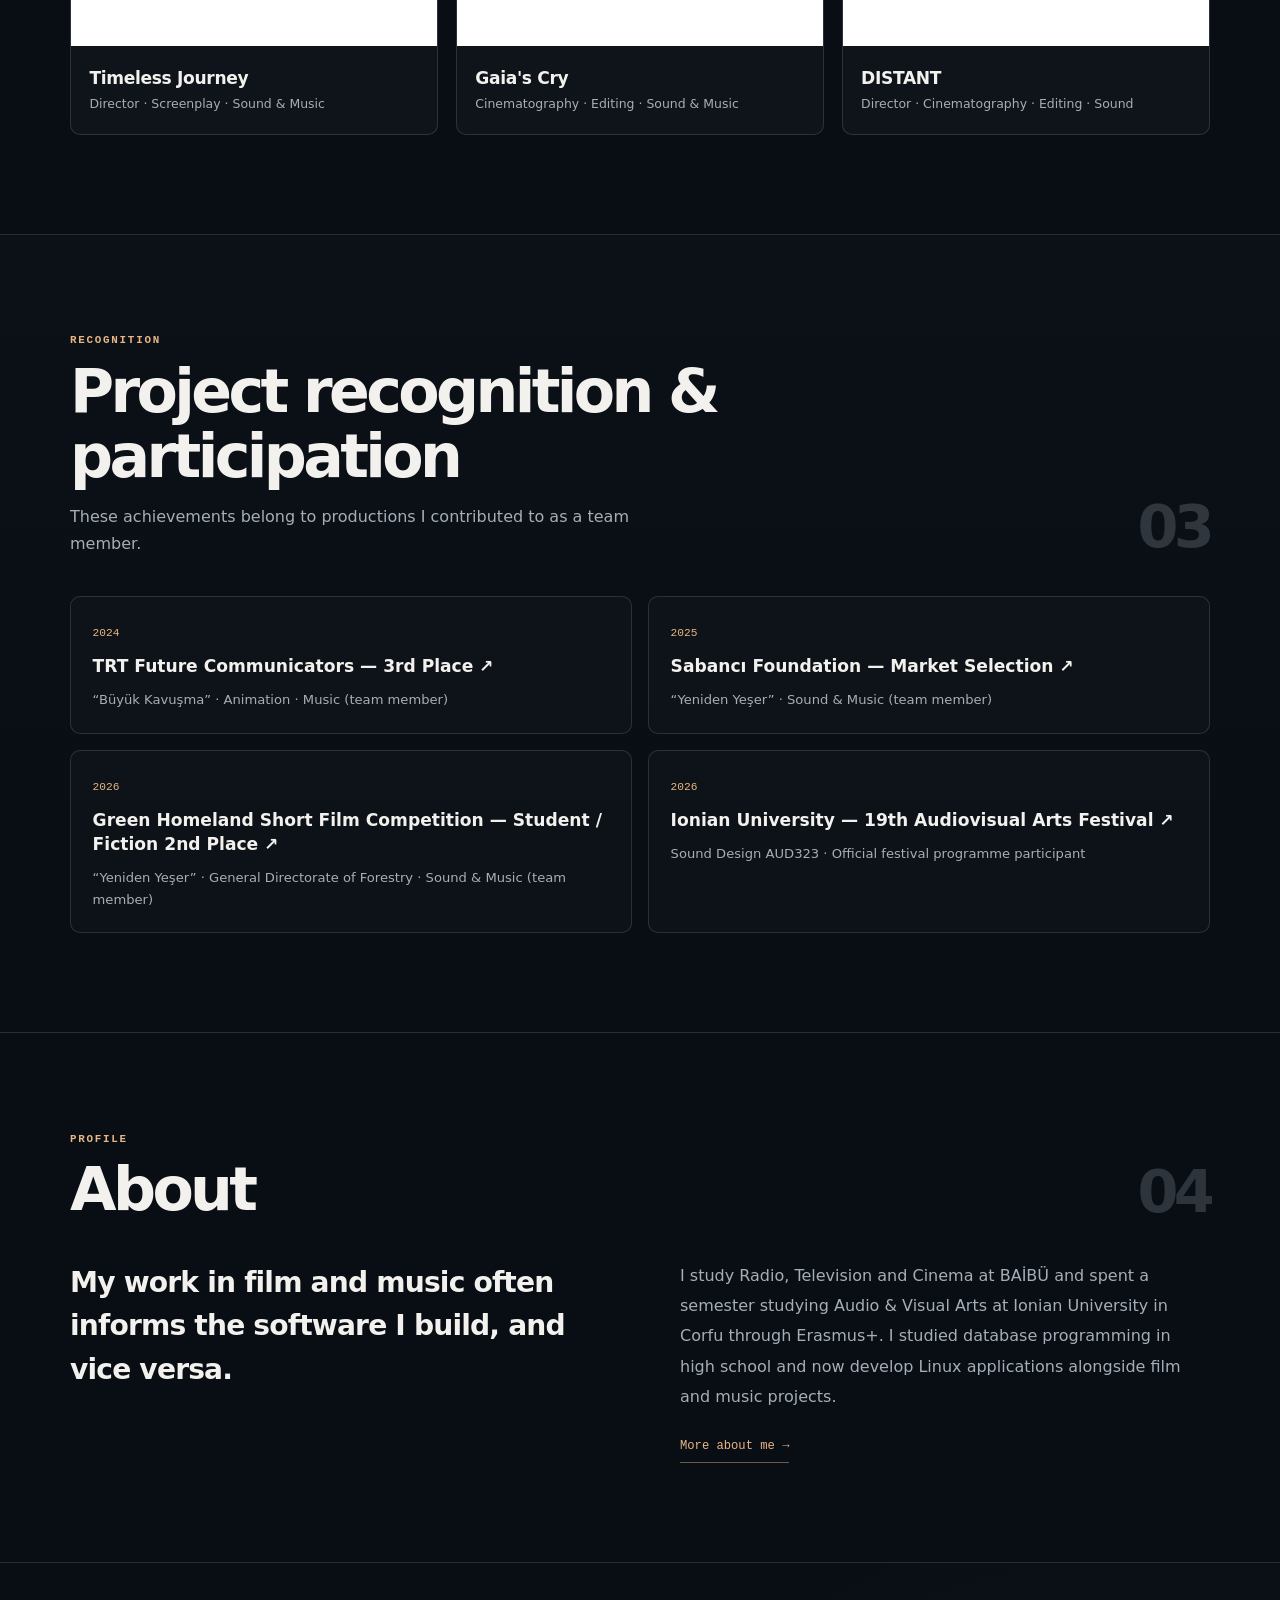
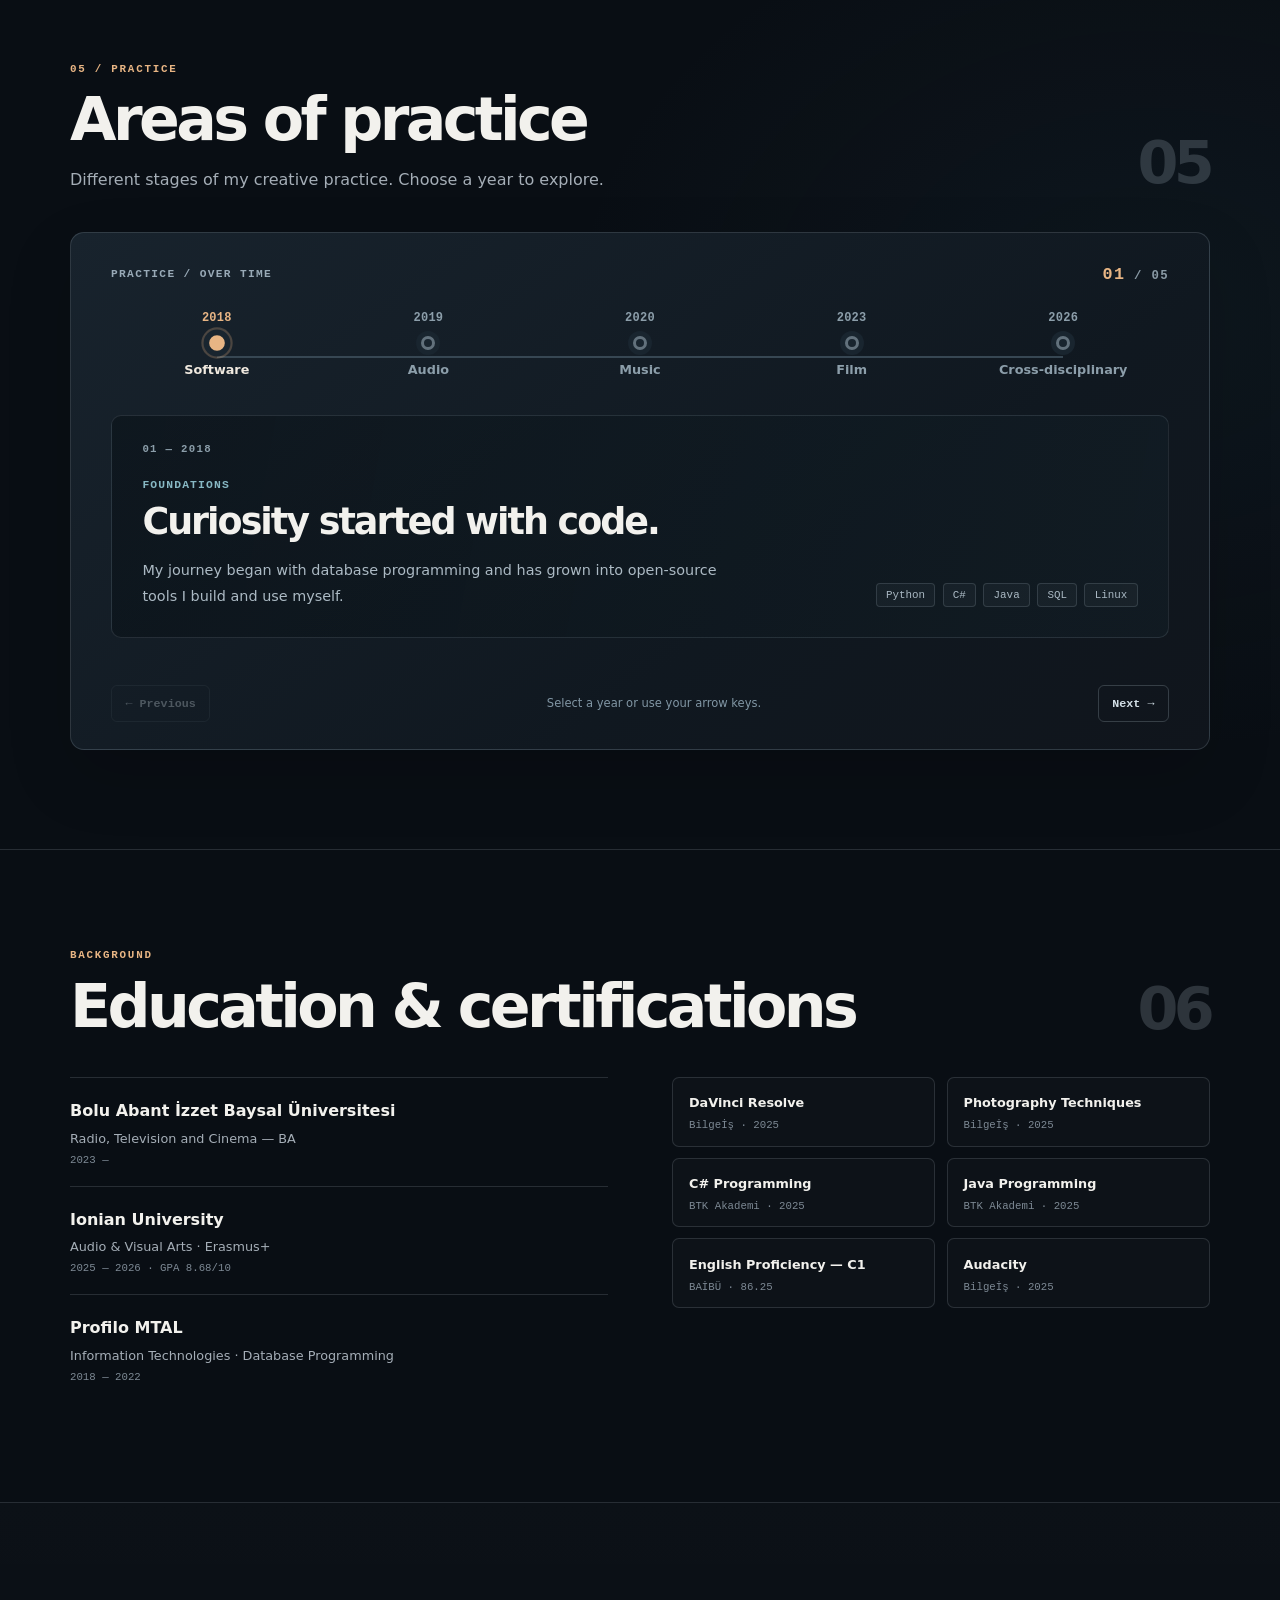
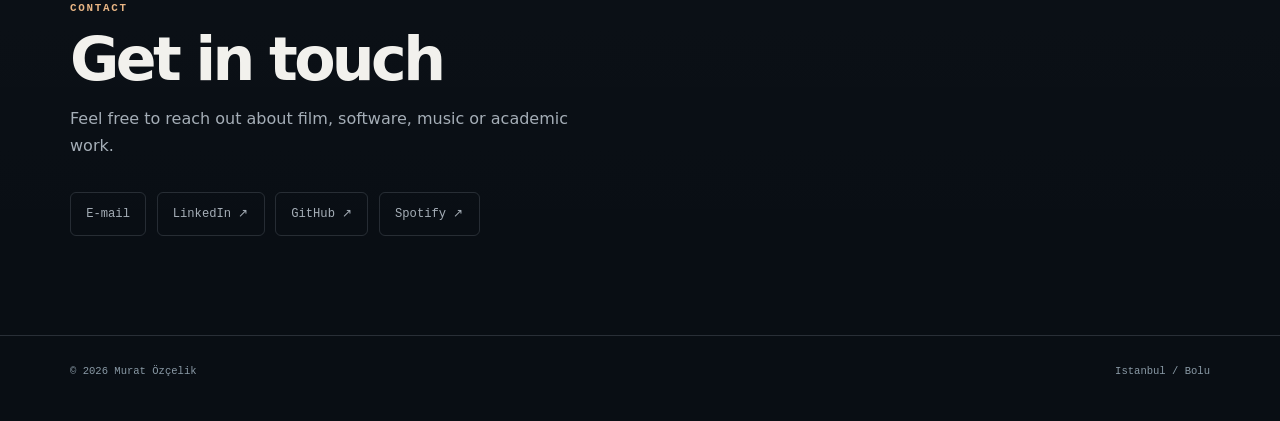
==== commit 226916b3: "Make practice timeline horizontally scrollable on narrow screens" ====
--- a/index.html
+++ b/index.html
@@ -128,13 +128,13 @@
   <div class="section-head"><div><div class="eyebrow">05 / Practice</div><h2 class="section-title" data-tr="Çalışma alanları" data-en="Areas of practice">Çalışma alanları</h2><p class="section-copy" data-tr="Üretim yolculuğumun farklı durakları. Bir yılı seçerek neler yaptığımı keşfet." data-en="Different stages of my creative practice. Choose a year to explore.">Üretim yolculuğumun farklı durakları. Bir yılı seçerek neler yaptığımı keşfet.</p></div><span class="section-index">05</span></div>
   <div class="practice-shell" data-practice>
     <div class="practice-topline"><span data-tr="ALANLAR / ZAMAN İÇİNDE" data-en="PRACTICE / OVER TIME">ALANLAR / ZAMAN İÇİNDE</span><span class="practice-count"><strong id="practiceIndex">01</strong> / 05</span></div>
-    <div class="practice-rail" role="tablist" aria-label="Çalışma alanları zaman çizelgesi">
+    <div class="practice-rail-scroll"><div class="practice-rail" role="tablist" aria-label="Çalışma alanları zaman çizelgesi">
       <button type="button" class="practice-tab is-active" id="practice-tab-0" role="tab" aria-selected="true" aria-controls="practice-panel-0" tabindex="0" data-index="0"><span class="practice-year">2018</span><span class="practice-dot" aria-hidden="true"></span><span class="practice-name" data-tr="Yazılım" data-en="Software">Yazılım</span></button>
       <button type="button" class="practice-tab" id="practice-tab-1" role="tab" aria-selected="false" aria-controls="practice-panel-1" tabindex="-1" data-index="1"><span class="practice-year">2019</span><span class="practice-dot" aria-hidden="true"></span><span class="practice-name" data-tr="Ses" data-en="Audio">Ses</span></button>
       <button type="button" class="practice-tab" id="practice-tab-2" role="tab" aria-selected="false" aria-controls="practice-panel-2" tabindex="-1" data-index="2"><span class="practice-year">2020</span><span class="practice-dot" aria-hidden="true"></span><span class="practice-name" data-tr="Müzik" data-en="Music">Müzik</span></button>
       <button type="button" class="practice-tab" id="practice-tab-3" role="tab" aria-selected="false" aria-controls="practice-panel-3" tabindex="-1" data-index="3"><span class="practice-year">2023</span><span class="practice-dot" aria-hidden="true"></span><span class="practice-name" data-tr="Sinema" data-en="Film">Sinema</span></button>
       <button type="button" class="practice-tab" id="practice-tab-4" role="tab" aria-selected="false" aria-controls="practice-panel-4" tabindex="-1" data-index="4"><span class="practice-year">2026</span><span class="practice-dot" aria-hidden="true"></span><span class="practice-name" data-tr="Birlikte üretim" data-en="Cross-disciplinary">Birlikte üretim</span></button>
-    </div>
+    </div></div>
     <div class="practice-panels">
       <article class="practice-panel" id="practice-panel-0" role="tabpanel" aria-labelledby="practice-tab-0" tabindex="0"><div class="practice-panel-index">01 — 2018</div><div class="practice-panel-content"><div><p class="practice-label" data-tr="Temeller" data-en="Foundations">Temeller</p><h3 data-tr="Yazılımla başlayan merak." data-en="Curiosity started with code.">Yazılımla başlayan merak.</h3><p data-tr="Veritabanı programcılığıyla başlayan yolculuğum, bugün kendi araçlarımı geliştirdiğim açık kaynak projelere uzanıyor." data-en="My journey began with database programming and has grown into open-source tools I build and use myself.">Veritabanı programcılığıyla başlayan yolculuğum, bugün kendi araçlarımı geliştirdiğim açık kaynak projelere uzanıyor.</p></div><div class="practice-competencies"><span>Python</span><span>C#</span><span>Java</span><span>SQL</span><span>Linux</span></div></div></article>
       <article class="practice-panel" id="practice-panel-1" role="tabpanel" aria-labelledby="practice-tab-1" tabindex="0" hidden><div class="practice-panel-index">02 — 2019</div><div class="practice-panel-content"><div><p class="practice-label" data-tr="İlk kayıtlar" data-en="Early recordings">İlk kayıtlar</p><h3 data-tr="Sesin ayrıntılarını keşfetmek." data-en="Learning to listen closely.">Sesin ayrıntılarını keşfetmek.</h3><p data-tr="Çok kanallı kayıtları inceleyerek başladığım ses merakı, zaman içinde kurgu, miks ve film sesine dönüştü." data-en="Exploring multitrack recordings sparked an interest that later grew into editing, mixing and sound for film.">Çok kanallı kayıtları inceleyerek başladığım ses merakı, zaman içinde kurgu, miks ve film sesine dönüştü.</p></div><div class="practice-competencies"><span>Sound editing</span><span>Mixing</span><span>Audacity</span></div></div></article>
--- a/assets/style.css
+++ b/assets/style.css
@@ -164,3 +164,326 @@
   .cert{display:block}
   .cert span{margin-top:.2rem}
 }
+
+
+/* 2026 visual refresh — cinematic editorial layout; intentionally restrained gradients */
+:root{
+  --bg:#090e14;
+  --bg-alt:#101720;
+  --surface:#121c26;
+  --text:#f2f1ed;
+  --muted:#a5aeb7;
+  --faint:#7d8994;
+  --line:rgba(205,221,234,.15);
+  --accent:#e8b584;
+  --cool:#87b8c4;
+  --max:1140px;
+  --sans:"Inter",ui-sans-serif,system-ui,-apple-system,BlinkMacSystemFont,"Segoe UI",sans-serif;
+}
+html{scroll-padding-top:84px}
+body{
+  background:
+    radial-gradient(ellipse 70% 24% at 80% -8%,rgba(80,119,137,.11),transparent 72%),
+    var(--bg);
+  color:var(--text);
+}
+::selection{background:#e8b584;color:#11161b}
+:focus-visible{outline:2px solid var(--accent);outline-offset:4px}
+.wrap{width:min(var(--max),calc(100% - 64px))}
+nav{
+  background:rgba(9,14,20,.78);
+  border-bottom:1px solid rgba(220,232,240,.1);
+  -webkit-backdrop-filter:blur(18px);
+  backdrop-filter:blur(18px);
+}
+.nav-inner{min-height:72px}
+.nav-mark{font-size:.88rem;letter-spacing:-.015em;font-weight:700;white-space:nowrap}
+.nav-mark::before{content:"/";color:var(--accent);margin-right:.55rem}
+.nav-links{gap:1.65rem;font-size:.8rem}
+.nav-links a{position:relative;padding:.5rem 0;transition:color .2s ease}
+.nav-links a::after{content:"";position:absolute;left:0;right:100%;bottom:.18rem;height:1px;background:var(--accent);transition:right .25s}
+.nav-links a:hover::after,.nav-links a:focus-visible::after{right:0}
+.lang-btn{font-size:.7rem;padding:.3rem .4rem;transition:color .2s}
+.lang-btn:hover{color:var(--text)}
+.lang-btn.active{color:var(--accent)}
+.menu-btn{border-radius:6px}
+.hero{
+  position:relative;
+  isolation:isolate;
+  overflow:hidden;
+  padding:6.3rem 0 5rem;
+  border-bottom:1px solid var(--line);
+}
+.hero::before{
+  content:"";position:absolute;z-index:-1;pointer-events:none;
+  width:min(830px,85vw);height:730px;right:-16%;top:-210px;
+  background:
+    radial-gradient(ellipse 55% 55% at 62% 48%,rgba(92,125,143,.2),transparent 74%),
+    radial-gradient(ellipse 40% 45% at 34% 32%,rgba(212,144,89,.09),transparent 73%);
+  filter:blur(22px);
+}
+.hero::after{
+  content:"";position:absolute;pointer-events:none;z-index:-1;
+  width:400px;height:400px;right:2%;top:80px;
+  border:1px solid rgba(210,228,238,.045);border-radius:50%;
+  box-shadow:0 0 0 95px rgba(211,227,239,.018),0 0 0 195px rgba(211,227,239,.01);
+}
+.hero-overline{
+  display:flex;align-items:center;gap:.85rem;
+  width:min(100%,670px);margin:0 0 2.5rem;
+  color:#b7c3cb;letter-spacing:.14em;
+  font:600 .67rem var(--mono);
+}
+.live-dot{width:7px;height:7px;flex:0 0 7px;border-radius:50%;background:var(--accent);box-shadow:0 0 0 4px rgba(232,181,132,.09)}
+.hero-overline-rule{flex:1;min-width:20px;height:1px;background:var(--line)}
+.kicker{max-width:750px;color:var(--cool);font-size:.75rem;letter-spacing:.015em}
+.hero h1{font-size:clamp(4.35rem,11vw,9rem);letter-spacing:-.082em;line-height:.98;font-weight:750;text-wrap:balance}
+.hero-first{color:var(--text)}
+.hero-last{
+  background:linear-gradient(108deg,#faf1e5 2%,#e9b58a 52%,#a5bbc4 100%);
+  -webkit-background-clip:text;background-clip:text;color:transparent;
+}
+.hero-copy{max-width:685px;margin:2rem 0 0;color:#c0cbd0;font-size:clamp(1.06rem,1.55vw,1.22rem);line-height:1.75}
+.hero-meta{gap:.6rem 2.5rem;color:#9ca8b4;margin-top:1.75rem}
+.hero-meta span{position:relative}
+.hero-meta span + span::before{content:"/";position:absolute;left:-1.45rem;color:var(--accent)}
+.hero-actions{gap:.7rem;margin-top:2.3rem}
+.hero-actions a{
+  display:inline-flex;align-items:center;justify-content:center;
+  min-height:44px;padding:.7rem 1rem;
+  border:1px solid var(--line);border-radius:6px;
+  background:rgba(255,255,255,.02);
+  transition:background .2s,border-color .2s,transform .2s;
+  font-size:.72rem;color:#d5dce1;
+}
+.hero-actions a:hover{border-color:rgba(232,181,132,.6);background:rgba(232,181,132,.08);transform:translateY(-2px)}
+.hero-actions .hero-showreel-link{
+  border-color:rgba(232,181,132,.58);background:var(--accent);color:#14191d;font-weight:700;padding-inline:1.15rem;
+}
+.hero-actions .hero-showreel-link:hover{color:#11161a;background:#f4c698;border-color:#f4c698}
+.showreel-feature{margin-top:6.2rem;scroll-margin-top:6.5rem}
+.showreel-feature-head{align-items:end;margin-bottom:1.6rem}
+.showreel-label{color:var(--cool);letter-spacing:.18em}
+.showreel-title{font-size:clamp(3.7rem,8.5vw,7.2rem);font-weight:760;letter-spacing:-.085em}
+.showreel-subtitle{font-size:.8rem;color:#b7c1cb;max-width:260px}
+.showreel-stop,.title-period{color:var(--accent)}
+.showreel-frame{
+  position:relative;overflow:hidden;border:1px solid rgba(193,215,230,.24);
+  border-radius:12px;background:#0a0e12;padding:9px;
+  box-shadow:0 30px 100px rgba(0,0,0,.34),0 0 75px rgba(95,136,150,.055);
+}
+.showreel-frame::before{
+  content:"";pointer-events:none;position:absolute;z-index:2;inset:0;border-radius:inherit;
+  background:linear-gradient(130deg,rgba(232,181,132,.12),transparent 28%,transparent 71%,rgba(134,180,194,.1));
+  mask:linear-gradient(#000,#000) content-box,linear-gradient(#000,#000);
+  mask-composite:exclude;padding:1px;
+}
+.showreel-frame-top{font-size:.65rem;padding:6px 9px 12px;letter-spacing:.09em}
+.showreel-player{border-radius:4px}
+.showreel-feature-foot{padding-top:.3rem;font-size:.83rem}
+.showreel-feature-foot a{border-color:rgba(232,181,132,.4)}
+main section{padding:6.2rem 0;scroll-margin-top:72px}
+main section:nth-of-type(odd){background:linear-gradient(180deg,rgba(255,255,255,.012),transparent 85%)}
+.section-head{display:flex;align-items:flex-end;justify-content:space-between;gap:1.5rem;margin-bottom:2.4rem}
+.eyebrow{display:block;color:var(--accent);font:600 .68rem var(--mono);text-transform:uppercase;letter-spacing:.16em;margin-bottom:.8rem}
+.section-index{display:block;color:rgba(212,226,237,.18);font:700 clamp(2.5rem,4.6vw,4.5rem) var(--sans);letter-spacing:-.08em;line-height:1}
+.section-title{font-size:clamp(2.25rem,4.7vw,4.1rem);font-weight:730;line-height:1.08;letter-spacing:-.06em}
+.section-copy{font-size:1rem;line-height:1.7;max-width:600px;margin-top:.85rem}
+.projects-section{position:relative}
+.project-grid{display:grid;grid-template-columns:repeat(2,minmax(0,1fr));gap:16px}
+.project-card{
+  position:relative;isolation:isolate;display:flex;flex-direction:column;
+  min-width:0;min-height:365px;padding:1.65rem 1.8rem 1.6rem;
+  background:linear-gradient(145deg,rgba(30,42,54,.76),rgba(15,23,31,.86));
+  border:1px solid rgba(204,225,237,.14);border-radius:12px;
+  overflow:hidden;transition:transform .3s ease,border-color .3s ease,box-shadow .3s ease;
+}
+.project-card::after{
+  content:"";position:absolute;z-index:-1;pointer-events:none;
+  width:360px;height:360px;top:-250px;right:-150px;border-radius:50%;
+  background:radial-gradient(circle,rgba(116,161,180,.13),transparent 75%);
+}
+.project-card:hover{transform:translateY(-5px);border-color:rgba(232,181,132,.42);box-shadow:0 20px 44px rgba(0,0,0,.14)}
+.project-featured{
+  grid-column:span 2;min-height:355px;
+  background:
+    radial-gradient(ellipse at 85% 20%,rgba(75,118,136,.16),transparent 50%),
+    linear-gradient(110deg,#1b2933,#111820 67%,#10171d);
+}
+.project-featured::before{content:"P / OS";position:absolute;z-index:-1;right:4%;top:22%;font-weight:750;font-size:clamp(6rem,15vw,13rem);line-height:1;letter-spacing:-.12em;color:rgba(216,230,238,.035);pointer-events:none}
+.project-topline{display:flex;justify-content:space-between;align-items:center;gap:1rem;color:#a4b3bf;font:600 .67rem var(--mono);letter-spacing:.13em}
+.project-symbol{display:grid;place-items:center;border:1px solid rgba(225,230,237,.15);width:33px;height:33px;border-radius:50%;font-size:1rem;color:var(--accent)}
+.project-content{margin:2rem 0 1.8rem}
+.project-featured .project-content{max-width:690px}
+.project-overline{color:var(--cool)!important;font:600 .69rem var(--mono)!important;letter-spacing:.07em;text-transform:uppercase;margin:0 0 .65rem!important}
+.project-card h3{font-size:clamp(2.1rem,4vw,3.75rem);line-height:1.05;letter-spacing:-.065em;margin:0 0 1rem;font-weight:720}
+.project-featured h3{font-size:clamp(3rem,6vw,5rem)}
+.project-card .project-content>p:not(.project-overline){font-size:.95rem;color:#bac6ce;max-width:600px;line-height:1.8;margin:0}
+.project-bottom{display:flex;align-items:center;justify-content:space-between;gap:1rem;flex-wrap:wrap;margin-top:auto}
+.project-tags{display:flex;flex-wrap:wrap;gap:.4rem}
+.project-tags span,.practice-competencies span{display:inline-flex;align-items:center;border:1px solid rgba(197,219,234,.15);background:rgba(238,247,250,.035);color:#aab9c4;border-radius:4px;padding:.33rem .58rem;font:500 .68rem var(--mono)}
+.project-card-links{display:flex;flex-wrap:wrap;gap:1.1rem}
+.project-card-links a{color:var(--accent);text-decoration:none;font:600 .73rem var(--mono);white-space:nowrap;border-bottom:1px solid transparent}
+.project-card-links a:hover{border-bottom-color:var(--accent)}
+.films{gap:1.1rem}
+.film{
+  min-width:0;border:1px solid var(--line);border-radius:10px;overflow:hidden;
+  background:rgba(255,255,255,.028);transition:transform .25s ease,border-color .25s ease;
+}
+.film:hover{transform:translateY(-4px);border-color:rgba(232,181,132,.34)}
+.film-media{border:0}
+.film-body{padding:1.1rem 1.15rem 1.25rem}
+.film h3{font-size:1.07rem;letter-spacing:-.02em}
+.film p{line-height:1.5}
+.credits{gap:1rem}
+.credit{border:1px solid var(--line);border-radius:10px;padding:1.35rem;background:rgba(255,255,255,.02)}
+.credit .year{color:var(--accent);font-size:.7rem}
+.credit h3{font-size:1.07rem;line-height:1.4;margin:.65rem 0}
+.credit h3 a{text-decoration:none}
+.credit h3 a:hover{color:var(--accent)}
+.credit p{line-height:1.65}
+.about-grid{grid-template-columns:1fr 1fr;gap:5rem}
+.about-lead{font-size:clamp(1.35rem,2.2vw,1.85rem);font-weight:570;letter-spacing:-.03em;line-height:1.55}
+.about-body{font-size:1rem;line-height:1.9}
+.btn{color:var(--accent);border-color:rgba(232,181,132,.45);padding:.6rem 0}
+.btn:hover{color:#ffe0c1;border-color:#ffe0c1}
+.practice-section{background:radial-gradient(ellipse 65% 70% at 90% 40%,rgba(53,92,110,.11),transparent 70%)!important}
+.practice-shell{
+  padding:2rem 2.5rem 1.65rem;
+  background:linear-gradient(145deg,#18232d,#101820 65%,#10151c);
+  border:1px solid rgba(205,223,235,.16);border-radius:14px;box-shadow:0 26px 65px rgba(0,0,0,.15)
+}
+.practice-topline{display:flex;justify-content:space-between;align-items:center;gap:1rem;font:600 .7rem var(--mono);color:#99aab7;letter-spacing:.12em}
+.practice-count{font-size:.77rem;color:#8a9aa5}
+.practice-count strong{font-weight:700;color:var(--accent);font-size:1.05rem}
+.practice-rail-scroll{overflow-x:auto;margin:1.7rem -4px .8rem;padding:0 4px 12px;scrollbar-width:thin;scrollbar-color:#486071 transparent}
+.practice-rail{position:relative;display:grid;grid-template-columns:repeat(5,minmax(0,1fr));min-width:650px;--progress:0%;isolation:isolate}
+.practice-rail::before,.practice-rail::after{content:"";height:2px;position:absolute;left:10%;top:45px;z-index:-1;pointer-events:none}
+.practice-rail::before{width:80%;background:#374753}
+.practice-rail::after{width:var(--progress);background:linear-gradient(90deg,var(--accent),var(--cool));transition:width .45s ease}
+.practice-tab{
+  appearance:none;border:0;background:transparent;color:#8c9eaa;cursor:pointer;
+  display:flex;flex-direction:column;align-items:center;text-align:center;gap:.7rem;
+  padding:0 .25rem .7rem;font-family:var(--sans);transition:color .25s;min-width:0
+}
+.practice-tab:hover,.practice-tab:focus-visible{color:#e1ebef}
+.practice-year{font:600 .75rem var(--mono);letter-spacing:.02em}
+.practice-dot{
+  display:block;width:14px;height:14px;border:3px solid #62717c;border-radius:50%;
+  background:#19252f;box-shadow:0 0 0 5px #19252f;transition:background .25s,border .25s,transform .25s
+}
+.practice-tab.is-active{color:#f0e9df}
+.practice-tab.is-active .practice-year{color:var(--accent)}
+.practice-tab.is-active .practice-dot{background:var(--accent);border-color:var(--accent);transform:scale(1.12);box-shadow:0 0 0 5px #19252f,0 0 0 7px rgba(232,181,132,.25)}
+.practice-name{font-weight:630;font-size:.8rem;line-height:1.4}
+.practice-panels{min-height:248px}
+.practice-panel{
+  border:1px solid rgba(205,223,235,.12);background:linear-gradient(100deg,rgba(7,14,19,.46),rgba(19,34,42,.42));
+  border-radius:10px;padding:1.7rem 1.9rem;animation:practice-enter .28s ease both
+}
+.practice-panel[hidden]{display:none!important}
+@keyframes practice-enter{from{opacity:.4;transform:translateY(7px)}to{opacity:1;transform:translateY(0)}}
+.practice-panel-index{color:#8c9eaa;font:600 .67rem var(--mono);letter-spacing:.12em}
+.practice-panel-content{display:grid;grid-template-columns:minmax(0,1.6fr) minmax(180px,.7fr);gap:3rem;align-items:end}
+.practice-label{font:600 .71rem var(--mono);color:var(--cool);text-transform:uppercase;letter-spacing:.1em;margin:1.5rem 0 .7rem}
+.practice-panel h3{font-size:clamp(1.55rem,2.85vw,2.45rem);line-height:1.12;letter-spacing:-.055em;margin:0 0 .9rem}
+.practice-panel-content p:not(.practice-label){max-width:610px;font-size:.9rem;line-height:1.8;color:#acbac4;margin:0}
+.practice-competencies{display:flex;flex-wrap:wrap;gap:.45rem;justify-content:flex-end;align-content:end;padding-bottom:.15rem}
+.practice-bottom{display:flex;align-items:center;justify-content:space-between;gap:1.25rem;padding-top:1.4rem}
+.practice-bottom p{font-size:.72rem;color:#8196a4;text-align:center;margin:0}
+.practice-arrow{
+  background:none;border:1px solid rgba(205,223,235,.2);border-radius:6px;padding:.65rem .85rem;
+  color:#d4e0e7;font:600 .73rem var(--mono);cursor:pointer;white-space:nowrap;transition:background .2s,border-color .2s
+}
+.practice-arrow:hover:not(:disabled){background:rgba(232,181,132,.08);border-color:var(--accent)}
+.practice-arrow:disabled{opacity:.3;cursor:not-allowed}
+.two-col{gap:4rem}
+.timeline-item{padding:1.25rem 0;border-color:var(--line)}
+.timeline-item h3{font-size:1rem}
+.certs{border-top:0;display:grid;grid-template-columns:repeat(2,minmax(0,1fr));align-content:start;gap:.7rem}
+.cert{display:block;border:1px solid var(--line);padding:.9rem 1rem;border-radius:7px;background:rgba(255,255,255,.02)}
+.cert strong{display:block;margin-bottom:.35rem}
+.cert span{display:block}
+.contact{
+  text-align:left;background:radial-gradient(ellipse 70% 140% at 88% 100%,rgba(110,142,156,.12),transparent 73%);
+}
+.contact-links{gap:.65rem;margin-top:2rem}
+.contact-links a{min-height:44px;display:inline-flex;align-items:center;padding:.6rem .95rem;border:1px solid var(--line);border-radius:6px;transition:background .2s,color .2s}
+.contact-links a:hover{background:rgba(232,181,132,.08);border-color:rgba(232,181,132,.5);color:var(--accent)}
+footer{padding:1.85rem 0;color:#8999a5}
+.about-top{min-height:calc(100vh - 140px);padding:6rem 0 7rem;background:radial-gradient(ellipse 70% 20% at 90% 0,rgba(117,153,170,.13),transparent)}
+.story{max-width:810px}
+.story h1{font-size:clamp(3.7rem,7vw,6.5rem);margin:0 0 2rem}
+.story .intro{border:0;border-top:1px solid var(--line);padding:1.5rem 0 0;margin-bottom:3rem;color:#d1d8db;font-size:1.17rem}
+.story h2{font-size:1.35rem;letter-spacing:-.03em;margin:3.5rem 0 1rem}
+.story h2::before{content:"/ ";color:var(--accent)}
+.story p{font-size:.96rem;line-height:1.85;color:#aab8c1}
+.story-card{border:1px solid rgba(232,181,132,.2);background:linear-gradient(115deg,rgba(212,148,91,.07),rgba(95,132,148,.06));border-radius:10px;padding:1.7rem;margin:3rem 0}
+.story-card strong{font-size:1rem}
+@media (max-width:1020px){
+  .nav-links{gap:1rem}
+  .nav-right{gap:.65rem}
+}
+@media (max-width:820px){
+  .wrap{width:min(var(--max),calc(100% - 40px))}
+  .nav-links{top:72px;background:#101821;border-bottom:1px solid var(--line);padding:1.15rem 24px}
+  .hero{padding:4.5rem 0 3.6rem}
+  .hero-overline{margin-bottom:2.3rem}
+  .hero h1{font-size:clamp(3.75rem,12vw,6.3rem)}
+  .showreel-feature{margin-top:4.8rem}
+  main section{padding:4.5rem 0}
+  .section-index{font-size:2.8rem}
+  .films{grid-template-columns:repeat(2,minmax(0,1fr))}
+  .project-card{min-height:330px}
+  .about-grid,.two-col{grid-template-columns:1fr;gap:1.5rem}
+  .practice-shell{padding:1.6rem}
+  .practice-panel-content{gap:1.5rem}
+  .certs{grid-template-columns:repeat(2,minmax(0,1fr))}
+}
+@media (max-width:600px){
+  .wrap{width:min(var(--max),calc(100% - 32px))}
+  .hero{padding:3.2rem 0 3.2rem}
+  .hero::after{display:none}
+  .hero-overline{font-size:.55rem;gap:.55rem;letter-spacing:.06em;margin-bottom:2rem}
+  .hero h1{font-size:clamp(3.3rem,13vw,5rem);letter-spacing:-.075em}
+  .hero-copy{font-size:1rem;margin-top:1.5rem}
+  .hero-meta{display:grid;gap:.35rem}
+  .hero-meta span+span::before{display:none}
+  .hero-actions{gap:.5rem;margin-top:1.7rem}
+  .hero-actions a{padding:.65rem .8rem;font-size:.69rem}
+  .showreel-feature{margin-top:3.5rem}
+  .showreel-title{font-size:clamp(3.25rem,14vw,5.4rem)}
+  .showreel-frame{padding:5px}
+  .showreel-frame-top{font-size:.52rem;padding:5px 4px 8px}
+  .section-head{align-items:flex-start}
+  .section-index{display:none}
+  .section-title{font-size:clamp(2.25rem,9vw,3rem)}
+  main section{padding:3.6rem 0}
+  .project-grid{grid-template-columns:1fr;gap:12px}
+  .project-featured{grid-column:auto;min-height:350px}
+  .project-card{padding:1.25rem;min-height:330px}
+  .project-content{margin:1.5rem 0}
+  .project-card h3,.project-featured h3{font-size:clamp(2.5rem,10vw,3.5rem)}
+  .project-topline{font-size:.56rem}
+  .project-bottom{align-items:flex-start;flex-direction:column}
+  .films,.credits{grid-template-columns:1fr}
+  .about-lead{font-size:1.4rem}
+  .practice-shell{padding:1.1rem;border-radius:10px}
+  .practice-topline{font-size:.58rem}
+  .practice-rail{min-width:580px}
+  .practice-panel{padding:1.2rem}
+  .practice-panels{min-height:0}
+  .practice-panel-content{display:block}
+  .practice-label{margin-top:1rem}
+  .practice-competencies{justify-content:flex-start;margin-top:1.3rem}
+  .practice-bottom{gap:.5rem}
+  .practice-bottom p{display:none}
+  .practice-arrow{font-size:.69rem;padding:.62rem .7rem}
+  .certs{grid-template-columns:1fr}
+  .story h1{font-size:3.55rem}
+  .about-top{padding:3.5rem 0 5rem}
+}
+@media (prefers-reduced-motion:reduce){
+  html{scroll-behavior:auto}
+  *,*::before,*::after{animation-duration:.01ms!important;transition-duration:.01ms!important;scroll-behavior:auto!important}
+}
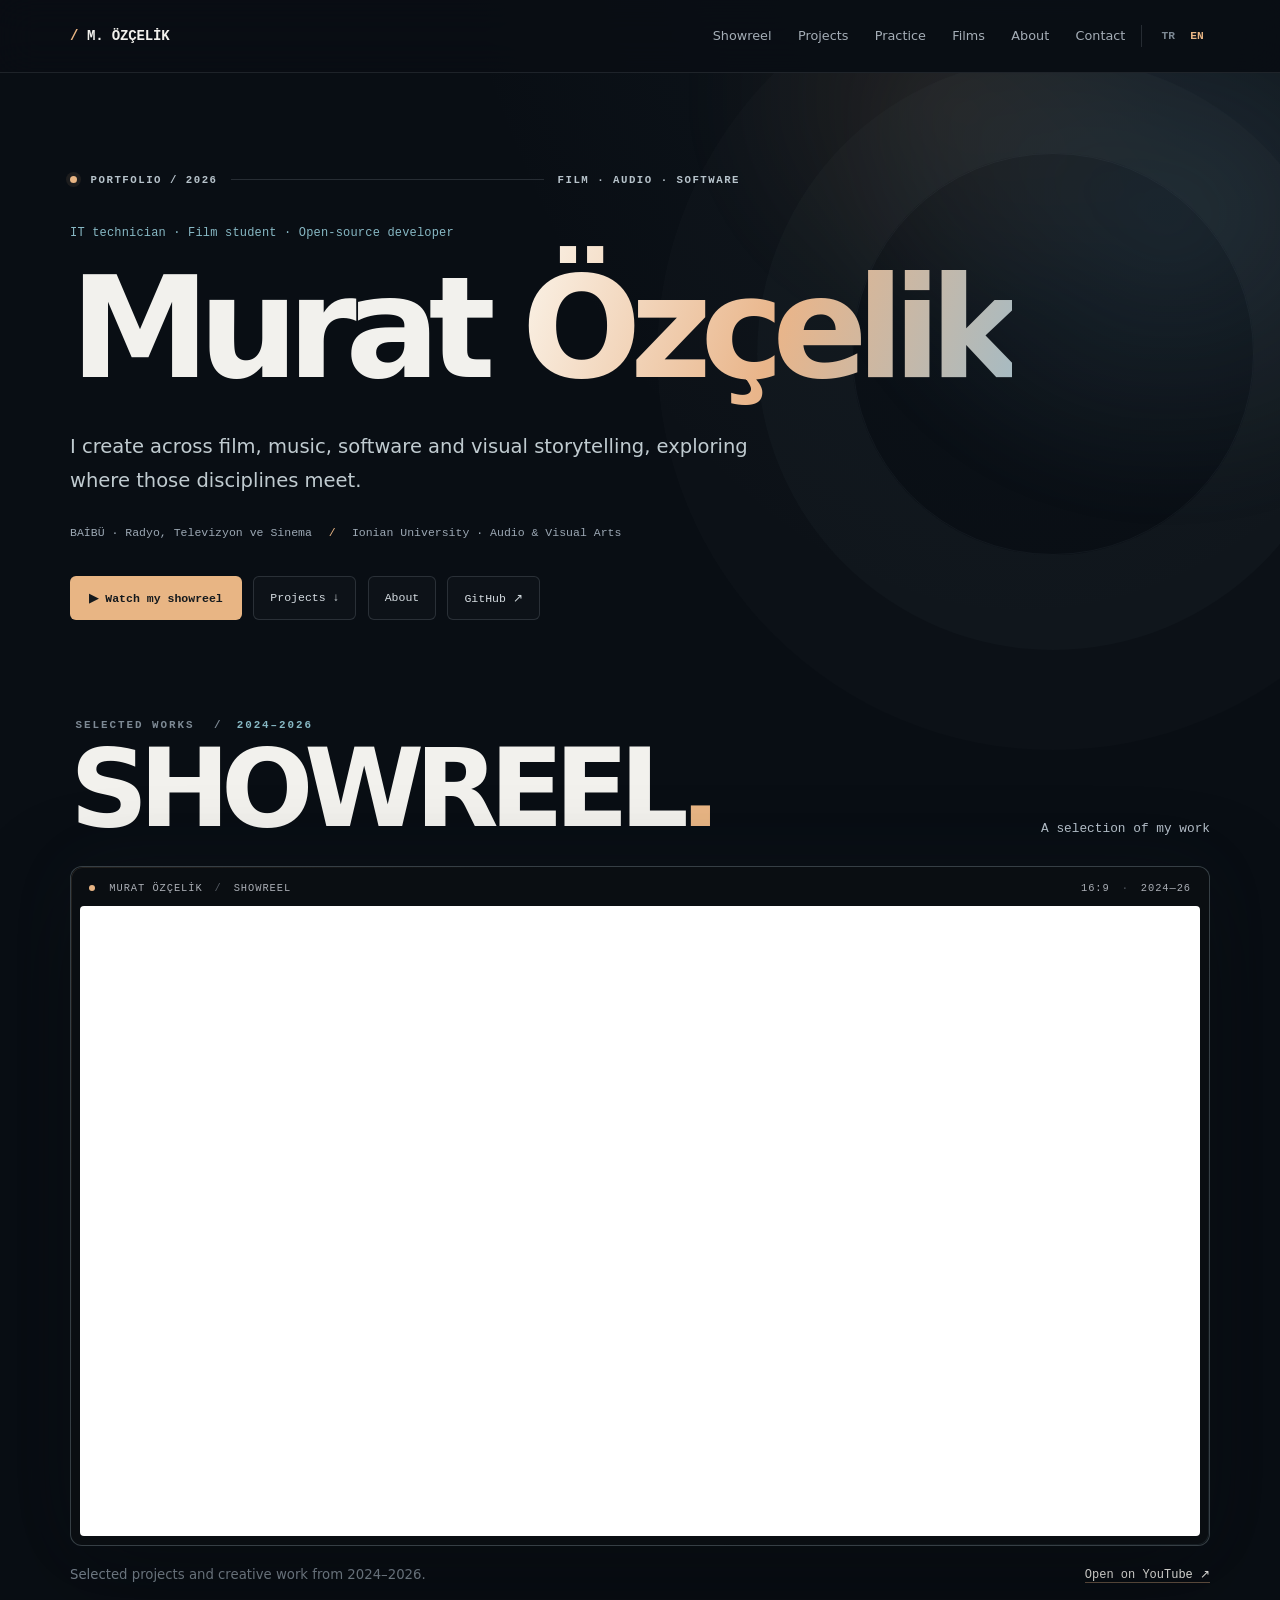
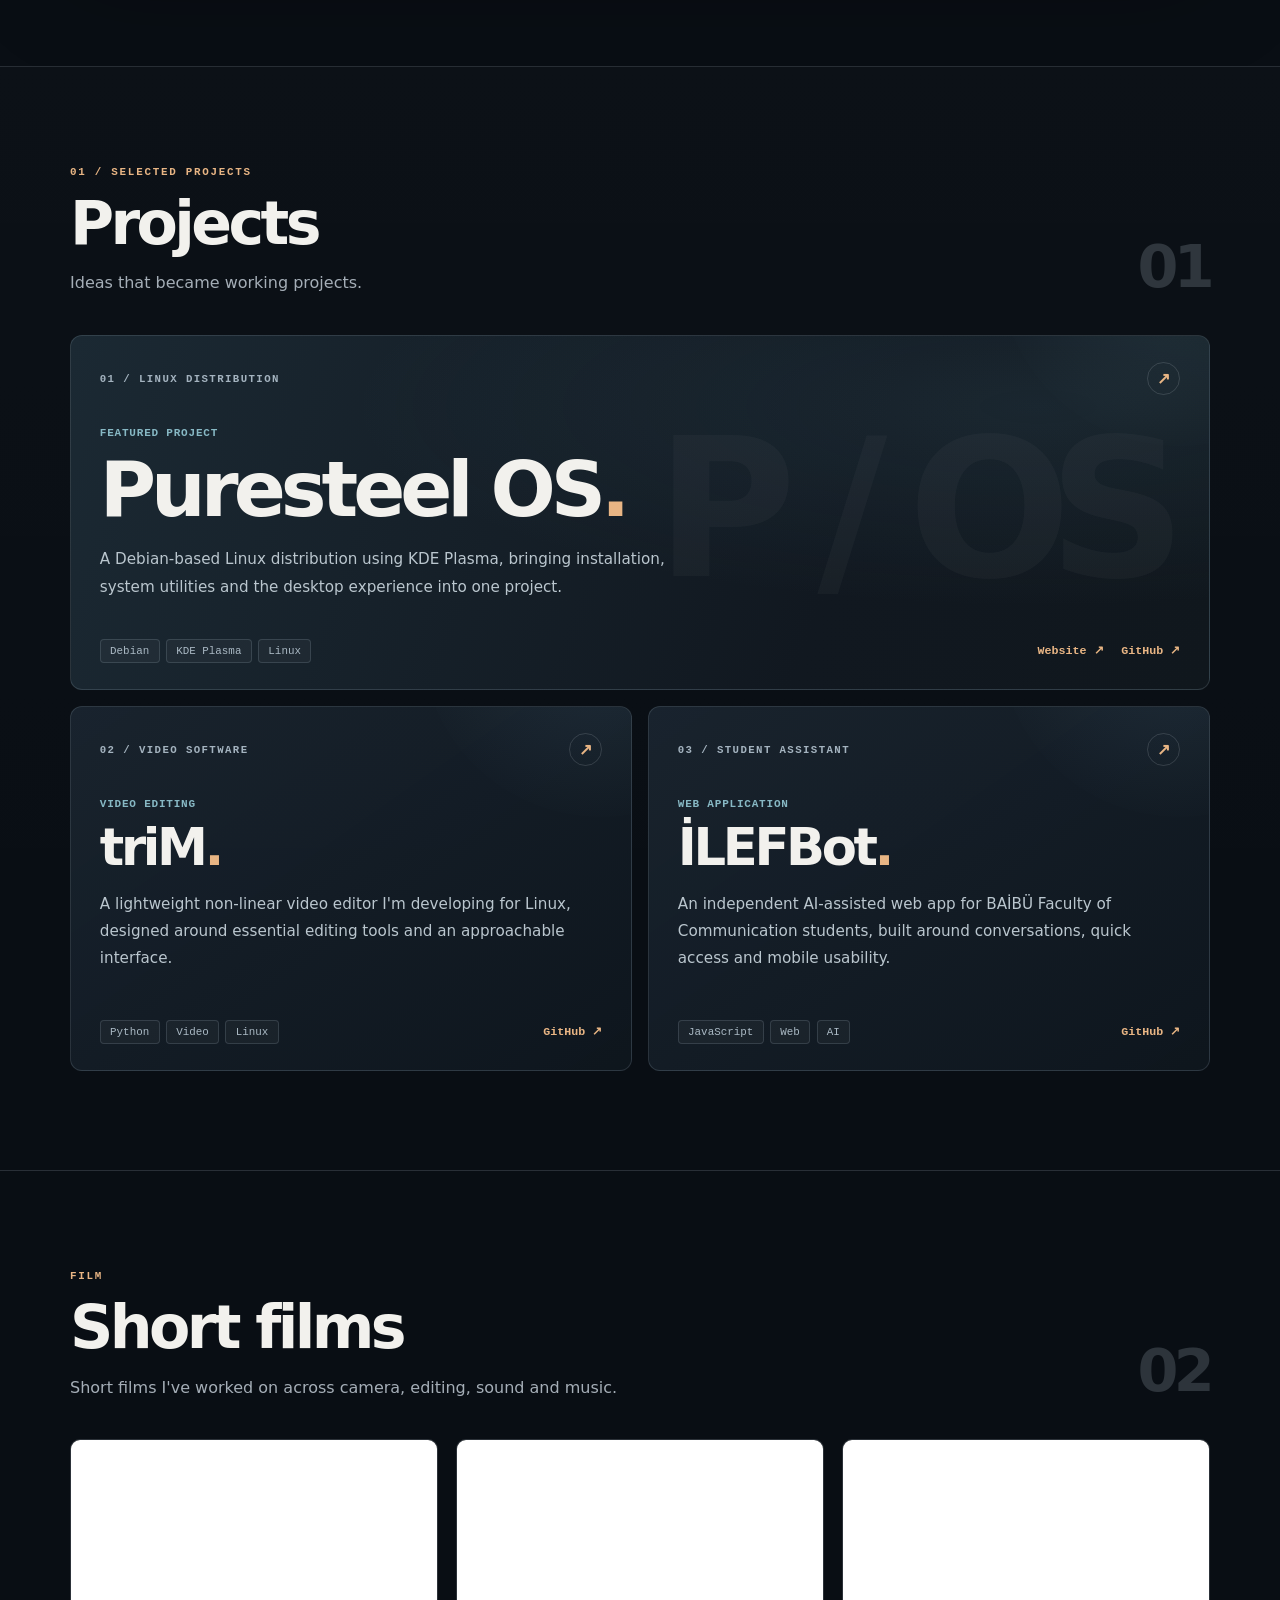
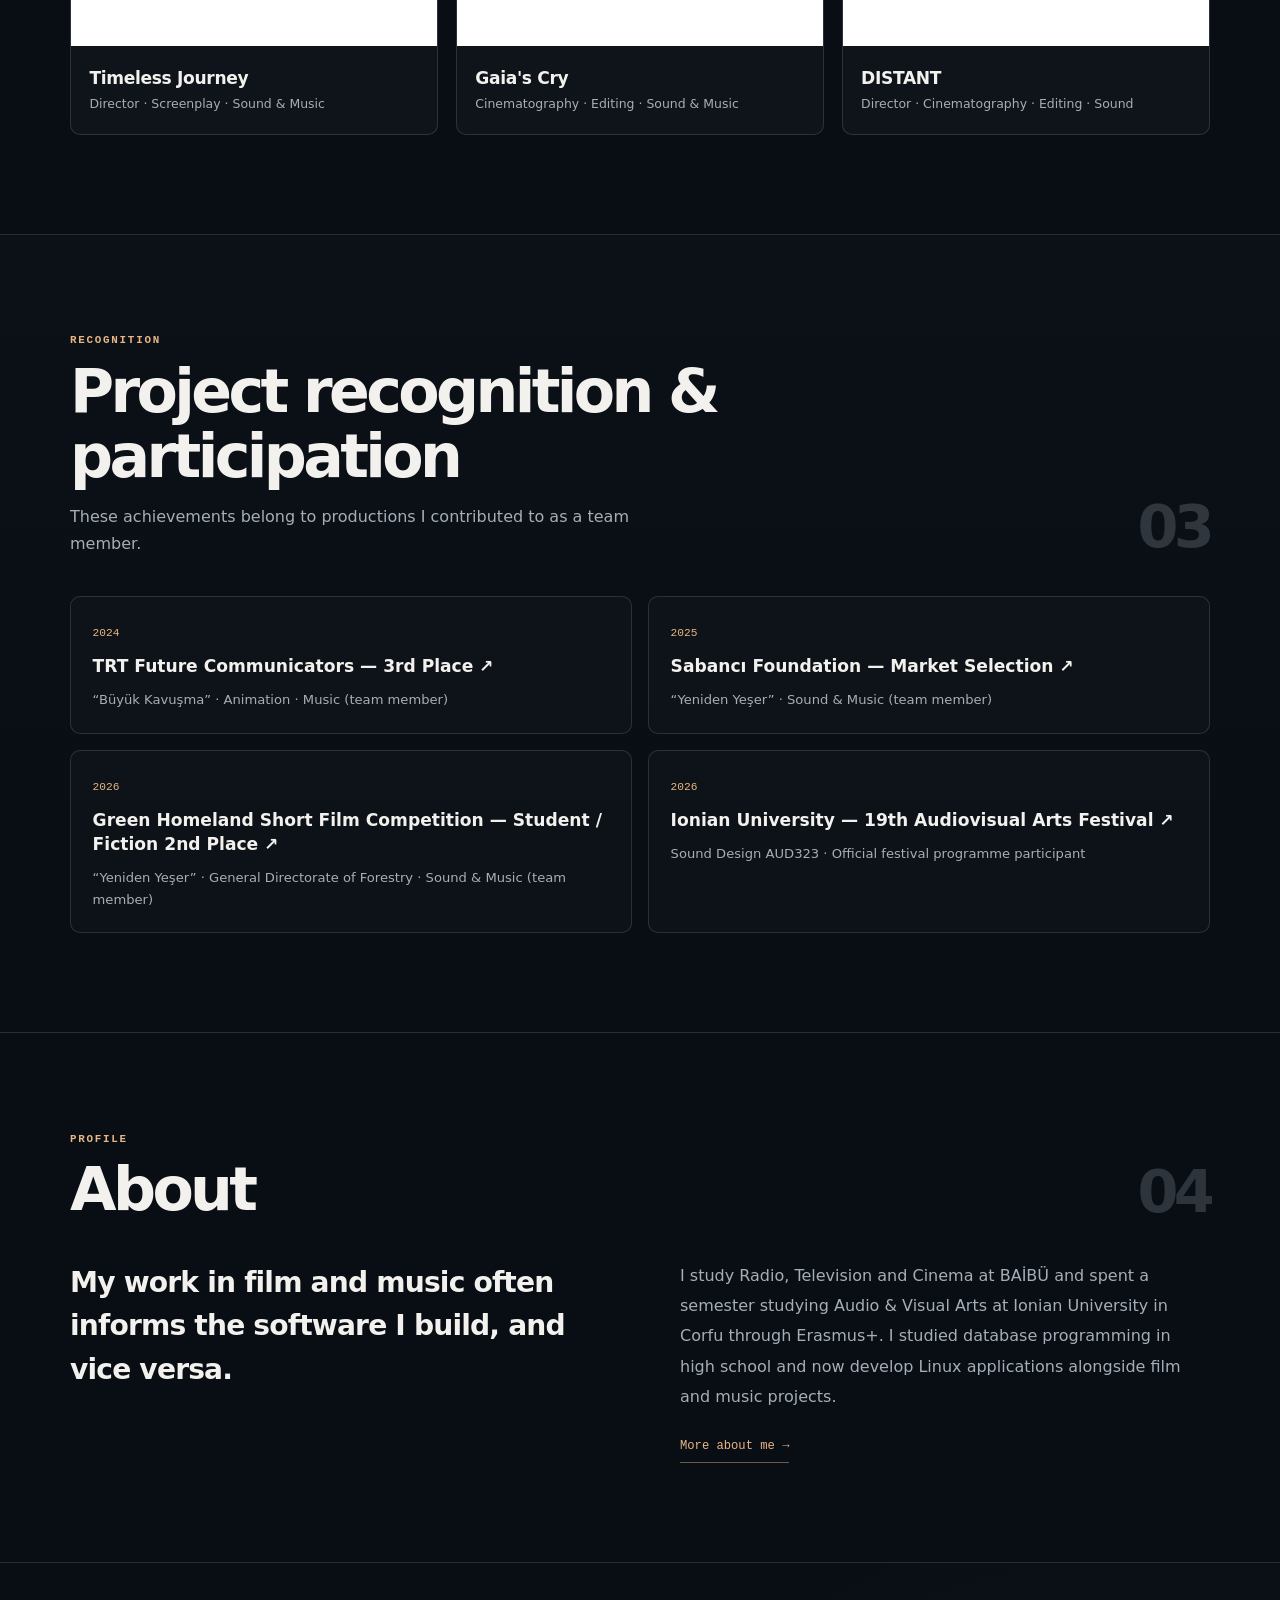
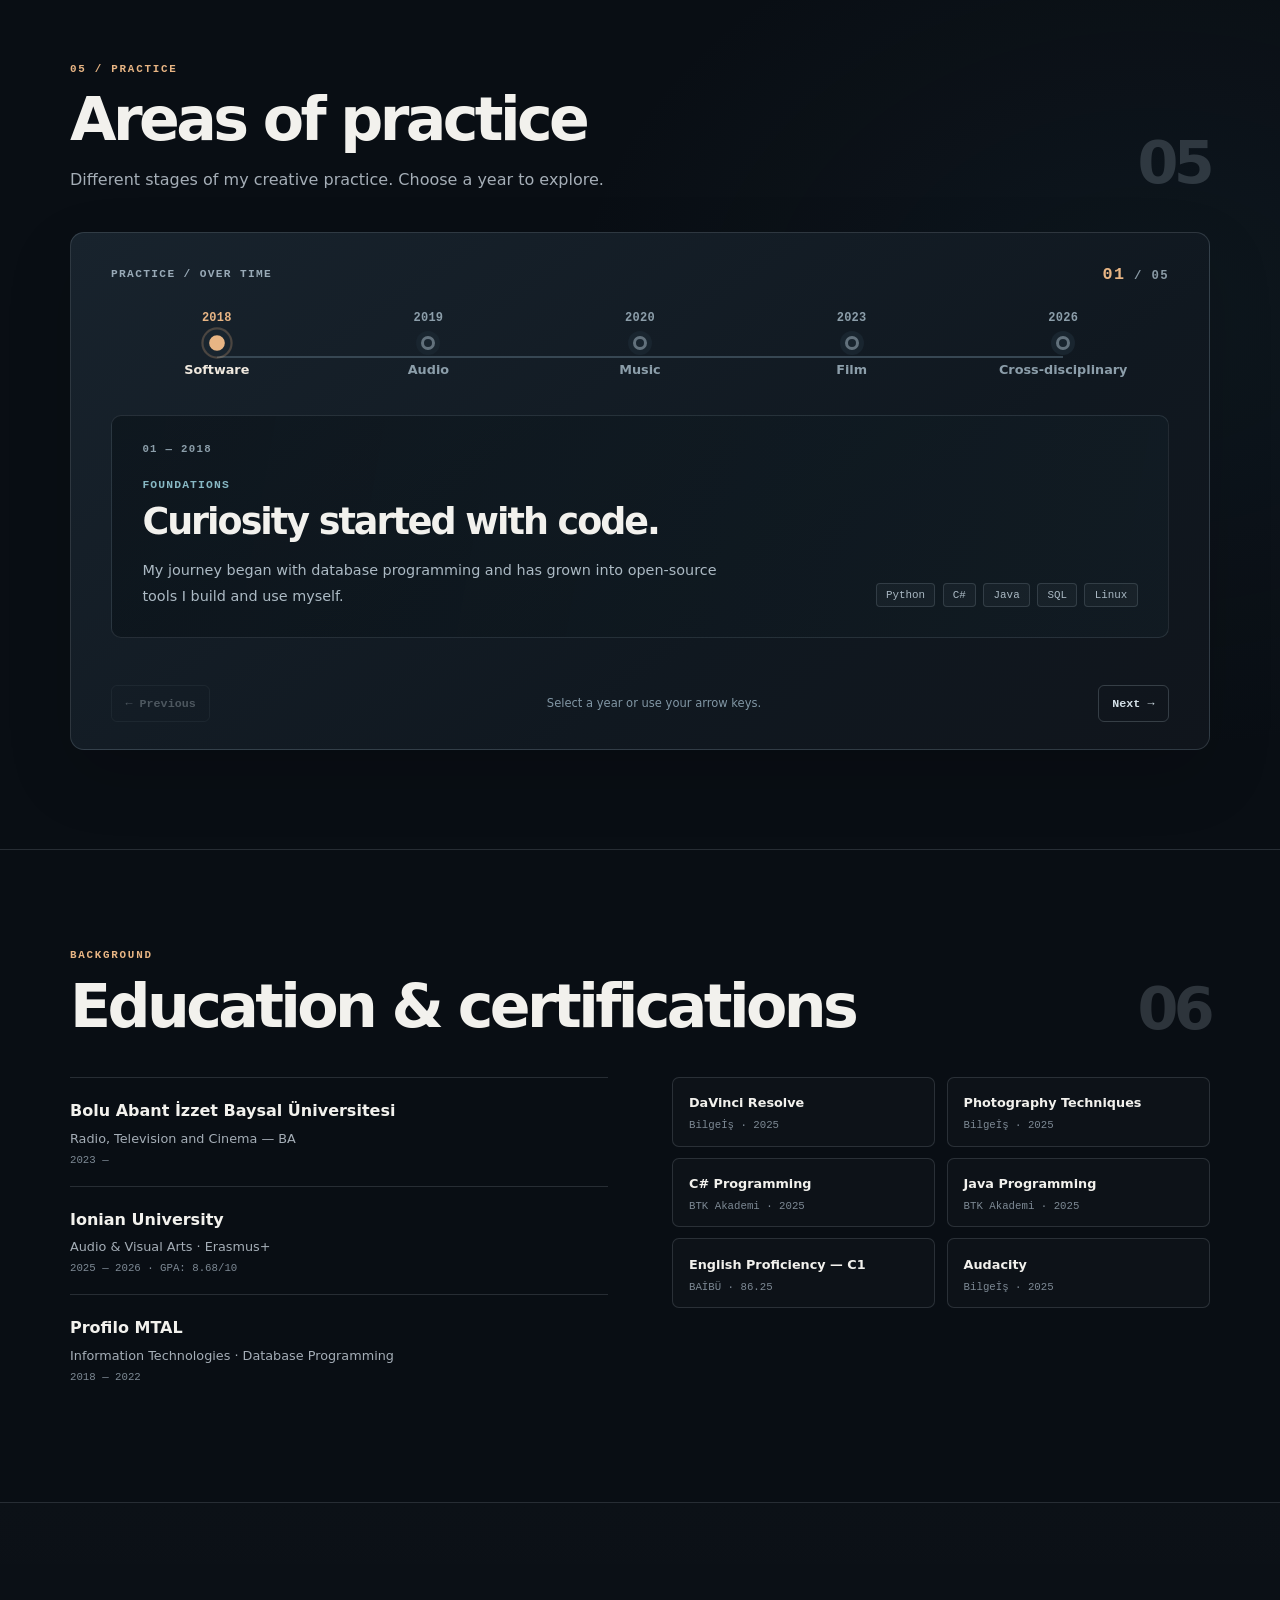
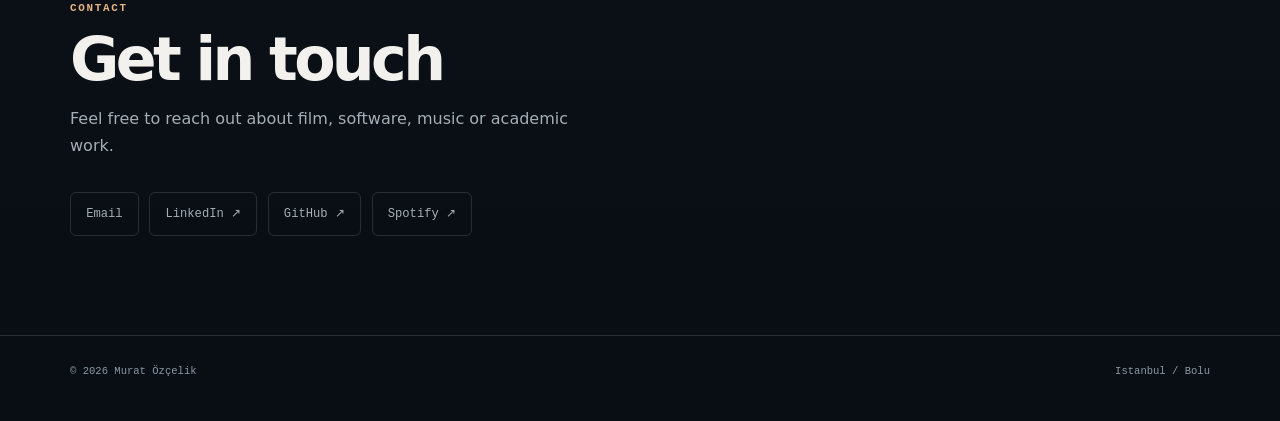
==== commit d47afdf7: "Localize all visible landing page labels and timeline skills" ====
--- a/index.html
+++ b/index.html
@@ -25,7 +25,7 @@
 </head>
 <body>
 <a class="skip" href="#content" data-tr="İçeriğe geç" data-en="Skip to content">İçeriğe geç</a>
-<nav aria-label="Primary navigation">
+<nav aria-label="Ana gezinme" data-tr-aria-label="Ana gezinme" data-en-aria-label="Primary navigation">
   <div class="wrap nav-inner">
     <a class="nav-mark" href="#top">M. ÖZÇELİK</a>
     <div class="nav-right">
@@ -38,7 +38,7 @@
         <a href="#hakkinda" data-tr="Hakkında" data-en="About">Hakkında</a>
         <a href="#iletisim" data-tr="İletişim" data-en="Contact">İletişim</a>
       </div>
-      <div class="lang-switch" aria-label="Language">
+      <div class="lang-switch" aria-label="Dil seçimi" data-tr-aria-label="Dil seçimi" data-en-aria-label="Language selection">
         <button class="lang-btn" data-lang="tr" type="button" aria-pressed="true">TR</button>
         <button class="lang-btn" data-lang="en" type="button" aria-pressed="false">EN</button>
       </div>
@@ -48,17 +48,17 @@
 
 <header class="hero" id="top">
   <div class="wrap">
-    <div class="hero-overline"><span class="live-dot" aria-hidden="true"></span><span>PORTFOLIO / 2026</span><span class="hero-overline-rule" aria-hidden="true"></span><span>FILM · AUDIO · SOFTWARE</span></div>
+    <div class="hero-overline"><span class="live-dot" aria-hidden="true"></span><span data-tr="PORTFOLYO / 2026" data-en="PORTFOLIO / 2026">PORTFOLYO / 2026</span><span class="hero-overline-rule" aria-hidden="true"></span><span data-tr="SİNEMA · SES · YAZILIM" data-en="FILM · AUDIO · SOFTWARE">SİNEMA · SES · YAZILIM</span></div>
     <p class="kicker" data-tr="Bilişim teknisyeni · RTS öğrencisi · Açık kaynak geliştiricisi" data-en="IT technician · Film student · Open-source developer">Bilişim teknisyeni · RTS öğrencisi · Açık kaynak geliştiricisi</p>
     <h1><span class="hero-first">Murat</span> <span class="hero-last">Özçelik</span></h1>
-    <p class="hero-copy" data-tr="Filmden müziğe, yazılımdan görsel anlatıya uzanan çalışmalar üretiyorum. Farklı alanların birbirine dokunduğu işlerin peşindeyim." data-en="I create across film, music, software and visual storytelling, exploring where those disciplines meet.">Film, ses ve yazılımla uğraşıyorum. Kısa filmler çekiyor; kendi kullandığım araçlardan yola çıkarak masaüstü uygulamaları ve açık kaynak projeler geliştiriyorum.</p>
-    <div class="hero-meta"><span>BAİBÜ · Radyo, Televizyon ve Sinema</span><span>Ionian University · Audio &amp; Visual Arts</span></div>
+    <p class="hero-copy" data-tr="Filmden müziğe, yazılımdan görsel anlatıya uzanan çalışmalar üretiyorum. Farklı alanların birbirine dokunduğu işlerin peşindeyim." data-en="I create across film, music, software and visual storytelling, exploring where those disciplines meet.">Filmden müziğe, yazılımdan görsel anlatıya uzanan çalışmalar üretiyorum. Farklı alanların birbirine dokunduğu işlerin peşindeyim.</p>
+    <div class="hero-meta"><span>BAİBÜ · Radyo, Televizyon ve Sinema</span><span data-tr="Ionian University · Görsel-İşitsel Sanatlar" data-en="Ionian University · Audio &amp; Visual Arts">Ionian University · Görsel-İşitsel Sanatlar</span></div>
     <div class="hero-actions"><a class="hero-showreel-link" href="#showreel" data-tr="▶ Showreel’i izle" data-en="▶ Watch my showreel">▶ Showreel’i izle</a><a href="#projeler" data-tr="Projeler ↓" data-en="Projects ↓">Projeler ↓</a><a href="about.html" data-tr="Hakkımda" data-en="About">Hakkımda</a><a href="https://github.com/MOzcelik14" target="_blank" rel="noopener">GitHub ↗</a></div>
 
     <div class="showreel-feature" id="showreel" aria-labelledby="showreel-title">
       <div class="showreel-feature-head">
         <div>
-          <p class="showreel-label">SELECTED WORKS <span aria-hidden="true">/</span> 2024–2026</p>
+          <p class="showreel-label"><span data-tr="SEÇİLİ ÇALIŞMALAR" data-en="SELECTED WORKS">SEÇİLİ ÇALIŞMALAR</span> <span aria-hidden="true">/</span> 2024–2026</p>
           <h2 class="showreel-title" id="showreel-title">SHOWREEL<span class="showreel-stop">.</span></h2>
         </div>
         <p class="showreel-subtitle" data-tr="Kendi çalışmalarımdan bir seçki" data-en="A selection of my work">Kendi çalışmalarımdan bir seçki</p>
@@ -79,28 +79,28 @@
 
 <main id="content">
 <section id="projeler" class="projects-section"><div class="wrap">
-  <div class="section-head"><div><div class="eyebrow">01 / Selected projects</div><h2 class="section-title" data-tr="Projeler" data-en="Projects">Projeler</h2><p class="section-copy" data-tr="Fikirden çalışan bir ürüne dönüşen işler." data-en="Ideas that became working projects.">Fikirden çalışan bir ürüne dönüşen işler.</p></div><span class="section-index">01</span></div>
+  <div class="section-head"><div><div class="eyebrow" data-tr="01 / Seçili projeler" data-en="01 / Selected projects">01 / Seçili projeler</div><h2 class="section-title" data-tr="Projeler" data-en="Projects">Projeler</h2><p class="section-copy" data-tr="Fikirden çalışan bir ürüne dönüşen işler." data-en="Ideas that became working projects.">Fikirden çalışan bir ürüne dönüşen işler.</p></div><span class="section-index">01</span></div>
   <div class="project-grid">
     <article class="project-card project-featured">
-      <div class="project-topline"><span>01 / LINUX DISTRIBUTION</span><span class="project-symbol" aria-hidden="true">↗</span></div>
+      <div class="project-topline"><span data-tr="01 / LINUX DAĞITIMI" data-en="01 / LINUX DISTRIBUTION">01 / LINUX DAĞITIMI</span><span class="project-symbol" aria-hidden="true">↗</span></div>
       <div class="project-content"><p class="project-overline" data-tr="Öne çıkan proje" data-en="Featured project">Öne çıkan proje</p><h3>Puresteel OS<span class="title-period">.</span></h3>
         <p data-tr="Debian temelli, KDE Plasma masaüstünü kullanan Linux dağıtımı. Kurulum deneyiminden sistem araçlarına kadar bütünlüklü bir işletim sistemi projesi." data-en="A Debian-based Linux distribution using KDE Plasma, bringing installation, system utilities and the desktop experience into one project.">Debian temelli, KDE Plasma masaüstünü kullanan Linux dağıtımı. Kurulum deneyiminden sistem araçlarına kadar bütünlüklü bir işletim sistemi projesi.</p>
       </div>
       <div class="project-bottom"><div class="project-tags"><span>Debian</span><span>KDE Plasma</span><span>Linux</span></div><div class="project-card-links"><a href="https://mozcelik14.github.io/Puresteel-OS/" target="_blank" rel="noopener noreferrer" data-tr="Web sitesi ↗" data-en="Website ↗">Web sitesi ↗</a><a href="https://github.com/MOzcelik14/Puresteel-OS" target="_blank" rel="noopener noreferrer">GitHub ↗</a></div></div>
     </article>
     <article class="project-card">
-      <div class="project-topline"><span>02 / VIDEO SOFTWARE</span><span class="project-symbol" aria-hidden="true">↗</span></div>
+      <div class="project-topline"><span data-tr="02 / VİDEO YAZILIMI" data-en="02 / VIDEO SOFTWARE">02 / VİDEO YAZILIMI</span><span class="project-symbol" aria-hidden="true">↗</span></div>
       <div class="project-content"><p class="project-overline" data-tr="Video düzenleme" data-en="Video editing">Video düzenleme</p><h3>triM<span class="title-period">.</span></h3>
         <p data-tr="Linux için geliştirdiğim hafif, doğrusal olmayan video editörü. Temel kurgu işlerini açık ve sade bir arayüzle sunmayı hedefliyor." data-en="A lightweight non-linear video editor I'm developing for Linux, designed around essential editing tools and an approachable interface.">Linux için geliştirdiğim hafif, doğrusal olmayan video editörü. Temel kurgu işlerini açık ve sade bir arayüzle sunmayı hedefliyor.</p>
       </div>
       <div class="project-bottom"><div class="project-tags"><span>Python</span><span>Video</span><span>Linux</span></div><div class="project-card-links"><a href="https://github.com/MOzcelik14/triM" target="_blank" rel="noopener noreferrer">GitHub ↗</a></div></div>
     </article>
     <article class="project-card">
-      <div class="project-topline"><span>03 / STUDENT ASSISTANT</span><span class="project-symbol" aria-hidden="true">↗</span></div>
+      <div class="project-topline"><span data-tr="03 / ÖĞRENCİ ASİSTANI" data-en="03 / STUDENT ASSISTANT">03 / ÖĞRENCİ ASİSTANI</span><span class="project-symbol" aria-hidden="true">↗</span></div>
       <div class="project-content"><p class="project-overline" data-tr="Web uygulaması" data-en="Web application">Web uygulaması</p><h3>İLEFBot<span class="title-period">.</span></h3>
         <p data-tr="BAİBÜ İletişim Fakültesi öğrencileri için hazırladığım bağımsız yapay zekâ destekli asistan. Çoklu sohbet, hızlı erişim ve mobil kullanım odağında." data-en="An independent AI-assisted web app for BAİBÜ Faculty of Communication students, built around conversations, quick access and mobile usability.">BAİBÜ İletişim Fakültesi öğrencileri için hazırladığım bağımsız yapay zekâ destekli asistan. Çoklu sohbet, hızlı erişim ve mobil kullanım odağında.</p>
       </div>
-      <div class="project-bottom"><div class="project-tags"><span>JavaScript</span><span>Web</span><span>AI</span></div><div class="project-card-links"><a href="https://github.com/MOzcelik14/ILEFBot" target="_blank" rel="noopener noreferrer">GitHub ↗</a></div></div>
+      <div class="project-bottom"><div class="project-tags"><span>JavaScript</span><span>Web</span><span data-tr="Yapay zekâ" data-en="AI">Yapay zekâ</span></div><div class="project-card-links"><a href="https://github.com/MOzcelik14/ILEFBot" target="_blank" rel="noopener noreferrer">GitHub ↗</a></div></div>
     </article>
   </div>
 </div></section>
@@ -115,17 +115,17 @@
 </div></section>
 
 <section id="oduller"><div class="wrap">
-  <div class="section-head"><div><div class="eyebrow">Recognition</div><h2 class="section-title" data-tr="Proje başarıları & katılımlar" data-en="Project recognition & participation">Proje başarıları & katılımlar</h2><p class="section-copy" data-tr="Bu başarılar ekip üyesi olarak katkıda bulunduğum yapımlara aittir." data-en="These achievements belong to productions I contributed to as a team member.">Bu başarılar ekip üyesi olarak katkıda bulunduğum yapımlara aittir.</p></div><span class="section-index">03</span></div>
+  <div class="section-head"><div><div class="eyebrow" data-tr="Başarılar" data-en="Recognition">Başarılar</div><h2 class="section-title" data-tr="Proje başarıları & katılımlar" data-en="Project recognition & participation">Proje başarıları & katılımlar</h2><p class="section-copy" data-tr="Bu başarılar ekip üyesi olarak katkıda bulunduğum yapımlara aittir." data-en="These achievements belong to productions I contributed to as a team member.">Bu başarılar ekip üyesi olarak katkıda bulunduğum yapımlara aittir.</p></div><span class="section-index">03</span></div>
   <div class="credits"><article class="credit"><span class="year">2024</span><h3><a href="https://www.youtube.com/watch?v=8ODBioc6kPo" target="_blank" rel="noopener" data-tr="TRT Geleceğin İletişimcileri — 3.'lük ↗" data-en="TRT Future Communicators — 3rd Place ↗">TRT Geleceğin İletişimcileri — 3.'lük ↗</a></h3><p data-tr="“Büyük Kavuşma” · Animasyon · Müzik (ekip üyesi)" data-en="“Büyük Kavuşma” · Animation · Music (team member)">“Büyük Kavuşma” · Animasyon · Müzik (ekip üyesi)</p></article><article class="credit"><span class="year">2025</span><h3><a href="https://www.youtube.com/watch?v=_D5XBpl4Dr8" target="_blank" rel="noopener" data-tr="Sabancı Vakfı — Market Seçkisi ↗" data-en="Sabancı Foundation — Market Selection ↗">Sabancı Vakfı — Market Seçkisi ↗</a></h3><p data-tr="“Yeniden Yeşer” · Ses & Müzik (ekip üyesi)" data-en="“Yeniden Yeşer” · Sound & Music (team member)">“Yeniden Yeşer” · Ses & Müzik (ekip üyesi)</p></article><article class="credit"><span class="year">2026</span><h3><a href="https://www.youtube.com/watch?v=_D5XBpl4Dr8" target="_blank" rel="noopener" data-tr="Yeşil Vatan Kısa Film Yarışması — Öğrenci / Kurmaca İkincilik ↗" data-en="Green Homeland Short Film Competition — Student / Fiction 2nd Place ↗">Yeşil Vatan Kısa Film Yarışması — Öğrenci / Kurmaca İkincilik ↗</a></h3><p data-tr="“Yeniden Yeşer” · Orman Genel Müdürlüğü · Ses & Müzik (ekip üyesi)" data-en="“Yeniden Yeşer” · General Directorate of Forestry · Sound & Music (team member)">“Yeniden Yeşer” · Orman Genel Müdürlüğü · Ses & Müzik (ekip üyesi)</p></article><article class="credit"><span class="year">2026</span><h3><a href="https://avarts.ionio.gr/festival/2026/en/events/773" target="_blank" rel="noopener" data-tr="Ionian University — 19. Audiovisual Arts Festival ↗" data-en="Ionian University — 19th Audiovisual Arts Festival ↗">Ionian University — 19. Audiovisual Arts Festival ↗</a></h3><p data-tr="Sound Design AUD323 · Resmî festival programı katılımı" data-en="Sound Design AUD323 · Official festival programme participant">Sound Design AUD323 · Resmî festival programı katılımı</p></article></div>
 </div></section>
 
 <section id="hakkinda"><div class="wrap">
-  <div class="section-head"><div><div class="eyebrow">Profile</div><h2 class="section-title" data-tr="Hakkında" data-en="About">Hakkında</h2></div><span class="section-index">04</span></div>
+  <div class="section-head"><div><div class="eyebrow" data-tr="Profil" data-en="Profile">Profil</div><h2 class="section-title" data-tr="Hakkında" data-en="About">Hakkında</h2></div><span class="section-index">04</span></div>
   <div class="about-grid"><p class="about-lead" data-tr="Film çekerken edindiğim ses deneyimini yazılım projelerime, yazılımla öğrendiklerimi de film ve müzik işlerime taşıyorum." data-en="My work in film and music often informs the software I build, and vice versa.">Film çekerken edindiğim ses deneyimini yazılım projelerime, yazılımla öğrendiklerimi de film ve müzik işlerime taşıyorum.</p><div class="about-body"><p data-tr="BAİBÜ Radyo, Televizyon ve Sinema öğrencisiyim. Erasmus+ ile Korfu'daki Ionian University'de bir dönem Audio &amp; Visual Arts eğitimi aldım. Lisede veritabanı programcılığı okudum; bugün Linux uygulamaları geliştirirken kısa film ve müzik üretmeye devam ediyorum." data-en="I study Radio, Television and Cinema at BAİBÜ and spent a semester studying Audio &amp; Visual Arts at Ionian University in Corfu through Erasmus+. I studied database programming in high school and now develop Linux applications alongside film and music projects.">BAİBÜ Radyo, Televizyon ve Sinema öğrencisiyim. Erasmus+ ile Korfu'daki Ionian University'de bir dönem Audio &amp; Visual Arts eğitimi aldım. Lisede veritabanı programcılığı okudum; bugün Linux uygulamaları geliştirirken kısa film ve müzik üretmeye devam ediyorum.</p><a class="btn" href="about.html" data-tr="Daha fazlası →" data-en="More about me →">Daha fazlası →</a></div></div>
 </div></section>
 
 <section id="yetenekler" class="practice-section"><div class="wrap">
-  <div class="section-head"><div><div class="eyebrow">05 / Practice</div><h2 class="section-title" data-tr="Çalışma alanları" data-en="Areas of practice">Çalışma alanları</h2><p class="section-copy" data-tr="Üretim yolculuğumun farklı durakları. Bir yılı seçerek neler yaptığımı keşfet." data-en="Different stages of my creative practice. Choose a year to explore.">Üretim yolculuğumun farklı durakları. Bir yılı seçerek neler yaptığımı keşfet.</p></div><span class="section-index">05</span></div>
+  <div class="section-head"><div><div class="eyebrow" data-tr="05 / Çalışma alanları" data-en="05 / Practice">05 / Çalışma alanları</div><h2 class="section-title" data-tr="Çalışma alanları" data-en="Areas of practice">Çalışma alanları</h2><p class="section-copy" data-tr="Üretim yolculuğumun farklı durakları. Bir yılı seçerek neler yaptığımı keşfet." data-en="Different stages of my creative practice. Choose a year to explore.">Üretim yolculuğumun farklı durakları. Bir yılı seçerek neler yaptığımı keşfet.</p></div><span class="section-index">05</span></div>
   <div class="practice-shell" data-practice>
     <div class="practice-topline"><span data-tr="ALANLAR / ZAMAN İÇİNDE" data-en="PRACTICE / OVER TIME">ALANLAR / ZAMAN İÇİNDE</span><span class="practice-count"><strong id="practiceIndex">01</strong> / 05</span></div>
     <div class="practice-rail-scroll"><div class="practice-rail" role="tablist" aria-label="Çalışma alanları zaman çizelgesi">
@@ -137,22 +137,22 @@
     </div></div>
     <div class="practice-panels">
       <article class="practice-panel" id="practice-panel-0" role="tabpanel" aria-labelledby="practice-tab-0" tabindex="0"><div class="practice-panel-index">01 — 2018</div><div class="practice-panel-content"><div><p class="practice-label" data-tr="Temeller" data-en="Foundations">Temeller</p><h3 data-tr="Yazılımla başlayan merak." data-en="Curiosity started with code.">Yazılımla başlayan merak.</h3><p data-tr="Veritabanı programcılığıyla başlayan yolculuğum, bugün kendi araçlarımı geliştirdiğim açık kaynak projelere uzanıyor." data-en="My journey began with database programming and has grown into open-source tools I build and use myself.">Veritabanı programcılığıyla başlayan yolculuğum, bugün kendi araçlarımı geliştirdiğim açık kaynak projelere uzanıyor.</p></div><div class="practice-competencies"><span>Python</span><span>C#</span><span>Java</span><span>SQL</span><span>Linux</span></div></div></article>
-      <article class="practice-panel" id="practice-panel-1" role="tabpanel" aria-labelledby="practice-tab-1" tabindex="0" hidden><div class="practice-panel-index">02 — 2019</div><div class="practice-panel-content"><div><p class="practice-label" data-tr="İlk kayıtlar" data-en="Early recordings">İlk kayıtlar</p><h3 data-tr="Sesin ayrıntılarını keşfetmek." data-en="Learning to listen closely.">Sesin ayrıntılarını keşfetmek.</h3><p data-tr="Çok kanallı kayıtları inceleyerek başladığım ses merakı, zaman içinde kurgu, miks ve film sesine dönüştü." data-en="Exploring multitrack recordings sparked an interest that later grew into editing, mixing and sound for film.">Çok kanallı kayıtları inceleyerek başladığım ses merakı, zaman içinde kurgu, miks ve film sesine dönüştü.</p></div><div class="practice-competencies"><span>Sound editing</span><span>Mixing</span><span>Audacity</span></div></div></article>
-      <article class="practice-panel" id="practice-panel-2" role="tabpanel" aria-labelledby="practice-tab-2" tabindex="0" hidden><div class="practice-panel-index">03 — 2020</div><div class="practice-panel-content"><div><p class="practice-label" data-tr="Müzik üretimi" data-en="Music production">Müzik üretimi</p><h3 data-tr="Ritmin arkasındaki hikâye." data-en="The story behind the rhythm.">Ritmin arkasındaki hikâye.</h3><p data-tr="Beatmaking, elektronik müzik ve film müzikleri üzerinde çalışıyorum. Beste ve prodüksiyon, görsel anlatıyla kurduğum ilişkinin önemli bir parçası." data-en="I make beats, electronic music and film scores. Composing and producing are central to how I approach visual storytelling.">Beatmaking, elektronik müzik ve film müzikleri üzerinde çalışıyorum. Beste ve prodüksiyon, görsel anlatıyla kurduğum ilişkinin önemli bir parçası.</p></div><div class="practice-competencies"><span>FL Studio</span><span>Ableton</span><span>Scoring</span></div></div></article>
-      <article class="practice-panel" id="practice-panel-3" role="tabpanel" aria-labelledby="practice-tab-3" tabindex="0" hidden><div class="practice-panel-index">04 — 2023</div><div class="practice-panel-content"><div><p class="practice-label" data-tr="Görsel anlatı" data-en="Visual storytelling">Görsel anlatı</p><h3 data-tr="Hikâyeyi kadrajda aramak." data-en="Finding stories in the frame.">Hikâyeyi kadrajda aramak.</h3><p data-tr="Radyo, Televizyon ve Sinema eğitimimle yönetmenlik, senaryo, görüntü ve kurgu alanlarında üretmeye başladım; kısa film çalışmalarım devam ediyor." data-en="Studying Radio, Television and Cinema brought directing, screenwriting, cinematography and editing into my creative work.">Radyo, Televizyon ve Sinema eğitimimle yönetmenlik, senaryo, görüntü ve kurgu alanlarında üretmeye başladım; kısa film çalışmalarım devam ediyor.</p></div><div class="practice-competencies"><span>Directing</span><span>Screenwriting</span><span>DaVinci Resolve</span><span>Kdenlive</span></div></div></article>
-      <article class="practice-panel" id="practice-panel-4" role="tabpanel" aria-labelledby="practice-tab-4" tabindex="0" hidden><div class="practice-panel-index">05 — 2026</div><div class="practice-panel-content"><div><p class="practice-label" data-tr="Bugün" data-en="Today">Bugün</p><h3 data-tr="Alanların birbirine karıştığı yerde." data-en="Where disciplines meet.">Alanların birbirine karıştığı yerde.</h3><p data-tr="Kısa film, müzik ve yazılım projelerimi birbirinden ayrı düşünmüyorum. Puresteel OS, triM. ve İLEFBot gibi araçlar geliştirirken sinema üretimini de sürdürüyorum." data-en="Film, music and software inform one another in my practice. I develop projects such as Puresteel OS, triM. and İLEFBot while continuing to make films.">Kısa film, müzik ve yazılım projelerimi birbirinden ayrı düşünmüyorum. Puresteel OS, triM. ve İLEFBot gibi araçlar geliştirirken sinema üretimini de sürdürüyorum.</p></div><div class="practice-competencies"><span>Filmmaking</span><span>Open source</span><span>Audio</span><span>Web</span></div></div></article>
+      <article class="practice-panel" id="practice-panel-1" role="tabpanel" aria-labelledby="practice-tab-1" tabindex="0" hidden><div class="practice-panel-index">02 — 2019</div><div class="practice-panel-content"><div><p class="practice-label" data-tr="İlk kayıtlar" data-en="Early recordings">İlk kayıtlar</p><h3 data-tr="Sesin ayrıntılarını keşfetmek." data-en="Learning to listen closely.">Sesin ayrıntılarını keşfetmek.</h3><p data-tr="Çok kanallı kayıtları inceleyerek başladığım ses merakı, zaman içinde kurgu, miks ve film sesine dönüştü." data-en="Exploring multitrack recordings sparked an interest that later grew into editing, mixing and sound for film.">Çok kanallı kayıtları inceleyerek başladığım ses merakı, zaman içinde kurgu, miks ve film sesine dönüştü.</p></div><div class="practice-competencies"><span data-tr="Ses kurgusu" data-en="Sound editing">Ses kurgusu</span><span data-tr="Miksaj" data-en="Mixing">Miksaj</span><span>Audacity</span></div></div></article>
+      <article class="practice-panel" id="practice-panel-2" role="tabpanel" aria-labelledby="practice-tab-2" tabindex="0" hidden><div class="practice-panel-index">03 — 2020</div><div class="practice-panel-content"><div><p class="practice-label" data-tr="Müzik üretimi" data-en="Music production">Müzik üretimi</p><h3 data-tr="Ritmin arkasındaki hikâye." data-en="The story behind the rhythm.">Ritmin arkasındaki hikâye.</h3><p data-tr="Beatmaking, elektronik müzik ve film müzikleri üzerinde çalışıyorum. Beste ve prodüksiyon, görsel anlatıyla kurduğum ilişkinin önemli bir parçası." data-en="I make beats, electronic music and film scores. Composing and producing are central to how I approach visual storytelling.">Beatmaking, elektronik müzik ve film müzikleri üzerinde çalışıyorum. Beste ve prodüksiyon, görsel anlatıyla kurduğum ilişkinin önemli bir parçası.</p></div><div class="practice-competencies"><span>FL Studio</span><span>Ableton</span><span data-tr="Film müziği" data-en="Scoring">Film müziği</span></div></div></article>
+      <article class="practice-panel" id="practice-panel-3" role="tabpanel" aria-labelledby="practice-tab-3" tabindex="0" hidden><div class="practice-panel-index">04 — 2023</div><div class="practice-panel-content"><div><p class="practice-label" data-tr="Görsel anlatı" data-en="Visual storytelling">Görsel anlatı</p><h3 data-tr="Hikâyeyi kadrajda aramak." data-en="Finding stories in the frame.">Hikâyeyi kadrajda aramak.</h3><p data-tr="Radyo, Televizyon ve Sinema eğitimimle yönetmenlik, senaryo, görüntü ve kurgu alanlarında üretmeye başladım; kısa film çalışmalarım devam ediyor." data-en="Studying Radio, Television and Cinema brought directing, screenwriting, cinematography and editing into my creative work.">Radyo, Televizyon ve Sinema eğitimimle yönetmenlik, senaryo, görüntü ve kurgu alanlarında üretmeye başladım; kısa film çalışmalarım devam ediyor.</p></div><div class="practice-competencies"><span data-tr="Yönetmenlik" data-en="Directing">Yönetmenlik</span><span data-tr="Senaryo" data-en="Screenwriting">Senaryo</span><span>DaVinci Resolve</span><span>Kdenlive</span></div></div></article>
+      <article class="practice-panel" id="practice-panel-4" role="tabpanel" aria-labelledby="practice-tab-4" tabindex="0" hidden><div class="practice-panel-index">05 — 2026</div><div class="practice-panel-content"><div><p class="practice-label" data-tr="Bugün" data-en="Today">Bugün</p><h3 data-tr="Alanların birbirine karıştığı yerde." data-en="Where disciplines meet.">Alanların birbirine karıştığı yerde.</h3><p data-tr="Kısa film, müzik ve yazılım projelerimi birbirinden ayrı düşünmüyorum. Puresteel OS, triM. ve İLEFBot gibi araçlar geliştirirken sinema üretimini de sürdürüyorum." data-en="Film, music and software inform one another in my practice. I develop projects such as Puresteel OS, triM. and İLEFBot while continuing to make films.">Kısa film, müzik ve yazılım projelerimi birbirinden ayrı düşünmüyorum. Puresteel OS, triM. ve İLEFBot gibi araçlar geliştirirken sinema üretimini de sürdürüyorum.</p></div><div class="practice-competencies"><span data-tr="Film yapımı" data-en="Filmmaking">Film yapımı</span><span data-tr="Açık kaynak" data-en="Open source">Açık kaynak</span><span data-tr="Ses" data-en="Audio">Ses</span><span>Web</span></div></div></article>
     </div>
     <div class="practice-bottom"><button type="button" class="practice-arrow" id="practicePrev" disabled aria-label="Önceki dönem">← <span data-tr="Önceki" data-en="Previous">Önceki</span></button><p data-tr="Yıllara tıkla veya ok tuşlarıyla ilerle." data-en="Select a year or use your arrow keys.">Yıllara tıkla veya ok tuşlarıyla ilerle.</p><button type="button" class="practice-arrow" id="practiceNext" aria-label="Sonraki dönem"><span data-tr="Sonraki" data-en="Next">Sonraki</span> →</button></div>
   </div>
 </div></section>
 
 <section id="egitim"><div class="wrap">
-  <div class="section-head"><div><div class="eyebrow">Background</div><h2 class="section-title" data-tr="Eğitim & sertifikalar" data-en="Education & certifications">Eğitim & sertifikalar</h2></div><span class="section-index">06</span></div>
-  <div class="two-col"><div><article class="timeline-item"><h3>Bolu Abant İzzet Baysal Üniversitesi</h3><p data-tr="Radyo, Televizyon ve Sinema — Lisans" data-en="Radio, Television and Cinema — BA">Radyo, Televizyon ve Sinema — Lisans</p><div class="when">2023 —</div></article><article class="timeline-item"><h3>Ionian University</h3><p>Audio & Visual Arts · Erasmus+</p><div class="when">2025 — 2026 · GPA 8.68/10</div></article><article class="timeline-item"><h3>Profilo MTAL</h3><p data-tr="Bilişim Teknolojileri · Veritabanı Programcılığı" data-en="Information Technologies · Database Programming">Bilişim Teknolojileri · Veritabanı Programcılığı</p><div class="when">2018 — 2022</div></article></div><div class="certs"><div class="cert"><strong>DaVinci Resolve</strong><span>Bilgeİş · 2025</span></div><div class="cert"><strong data-tr="Fotoğrafçılık Teknikleri" data-en="Photography Techniques">Fotoğrafçılık Teknikleri</strong><span>Bilgeİş · 2025</span></div><div class="cert"><strong>C# Programming</strong><span>BTK Akademi · 2025</span></div><div class="cert"><strong>Java Programming</strong><span>BTK Akademi · 2025</span></div><div class="cert"><strong data-tr="İngilizce Yeterlilik — C1" data-en="English Proficiency — C1">İngilizce Yeterlilik — C1</strong><span>BAİBÜ · 86.25</span></div><div class="cert"><strong>Audacity</strong><span>Bilgeİş · 2025</span></div></div></div>
+  <div class="section-head"><div><div class="eyebrow" data-tr="Eğitim" data-en="Background">Eğitim</div><h2 class="section-title" data-tr="Eğitim & sertifikalar" data-en="Education & certifications">Eğitim & sertifikalar</h2></div><span class="section-index">06</span></div>
+  <div class="two-col"><div><article class="timeline-item"><h3>Bolu Abant İzzet Baysal Üniversitesi</h3><p data-tr="Radyo, Televizyon ve Sinema — Lisans" data-en="Radio, Television and Cinema — BA">Radyo, Televizyon ve Sinema — Lisans</p><div class="when">2023 —</div></article><article class="timeline-item"><h3>Ionian University</h3><p data-tr="Görsel-İşitsel Sanatlar · Erasmus+" data-en="Audio &amp; Visual Arts · Erasmus+">Görsel-İşitsel Sanatlar · Erasmus+</p><div class="when" data-tr="2025 — 2026 · Not ortalaması: 8,68/10" data-en="2025 — 2026 · GPA: 8.68/10">2025 — 2026 · Not ortalaması: 8,68/10</div></article><article class="timeline-item"><h3>Profilo MTAL</h3><p data-tr="Bilişim Teknolojileri · Veritabanı Programcılığı" data-en="Information Technologies · Database Programming">Bilişim Teknolojileri · Veritabanı Programcılığı</p><div class="when">2018 — 2022</div></article></div><div class="certs"><div class="cert"><strong>DaVinci Resolve</strong><span>Bilgeİş · 2025</span></div><div class="cert"><strong data-tr="Fotoğrafçılık Teknikleri" data-en="Photography Techniques">Fotoğrafçılık Teknikleri</strong><span>Bilgeİş · 2025</span></div><div class="cert"><strong data-tr="C# Programlama" data-en="C# Programming">C# Programlama</strong><span>BTK Akademi · 2025</span></div><div class="cert"><strong data-tr="Java Programlama" data-en="Java Programming">Java Programlama</strong><span>BTK Akademi · 2025</span></div><div class="cert"><strong data-tr="İngilizce Yeterlilik — C1" data-en="English Proficiency — C1">İngilizce Yeterlilik — C1</strong><span>BAİBÜ · 86.25</span></div><div class="cert"><strong>Audacity</strong><span>Bilgeİş · 2025</span></div></div></div>
 </div></section>
 
 
-<section class="contact" id="iletisim"><div class="wrap"><div class="eyebrow">Contact</div><h2 class="section-title" data-tr="İletişime geç" data-en="Get in touch">İletişime geç</h2><p class="section-copy" data-tr="Film, yazılım, müzik ya da akademik çalışmalar için ulaşabilirsiniz." data-en="Feel free to reach out about film, software, music or academic work.">Film, yazılım, müzik ya da akademik çalışmalar için ulaşabilirsiniz.</p><div class="contact-links"><a href="mailto:muratozclik@protonmail.com">E-mail</a><a href="https://www.linkedin.com/in/murat-özçelik-398713292" target="_blank" rel="noopener">LinkedIn ↗</a><a href="https://github.com/MOzcelik14" target="_blank" rel="noopener">GitHub ↗</a><a href="https://open.spotify.com/intl-tr/artist/2BlTVMDj9GnFcdL9kGWNOf" target="_blank" rel="noopener">Spotify ↗</a></div></div></section>
+<section class="contact" id="iletisim"><div class="wrap"><div class="eyebrow" data-tr="İletişim" data-en="Contact">İletişim</div><h2 class="section-title" data-tr="İletişime geç" data-en="Get in touch">İletişime geç</h2><p class="section-copy" data-tr="Film, yazılım, müzik ya da akademik çalışmalar için ulaşabilirsiniz." data-en="Feel free to reach out about film, software, music or academic work.">Film, yazılım, müzik ya da akademik çalışmalar için ulaşabilirsiniz.</p><div class="contact-links"><a href="mailto:muratozclik@protonmail.com" data-tr="E-posta" data-en="Email">E-posta</a><a href="https://www.linkedin.com/in/murat-özçelik-398713292" target="_blank" rel="noopener">LinkedIn ↗</a><a href="https://github.com/MOzcelik14" target="_blank" rel="noopener">GitHub ↗</a><a href="https://open.spotify.com/intl-tr/artist/2BlTVMDj9GnFcdL9kGWNOf" target="_blank" rel="noopener">Spotify ↗</a></div></div></section>
 </main>
 <footer><div class="wrap foot"><span>© 2026 Murat Özçelik</span><span data-tr="İstanbul / Bolu" data-en="Istanbul / Bolu">İstanbul / Bolu</span></div></footer>
 <script src="assets/main.js" defer></script>
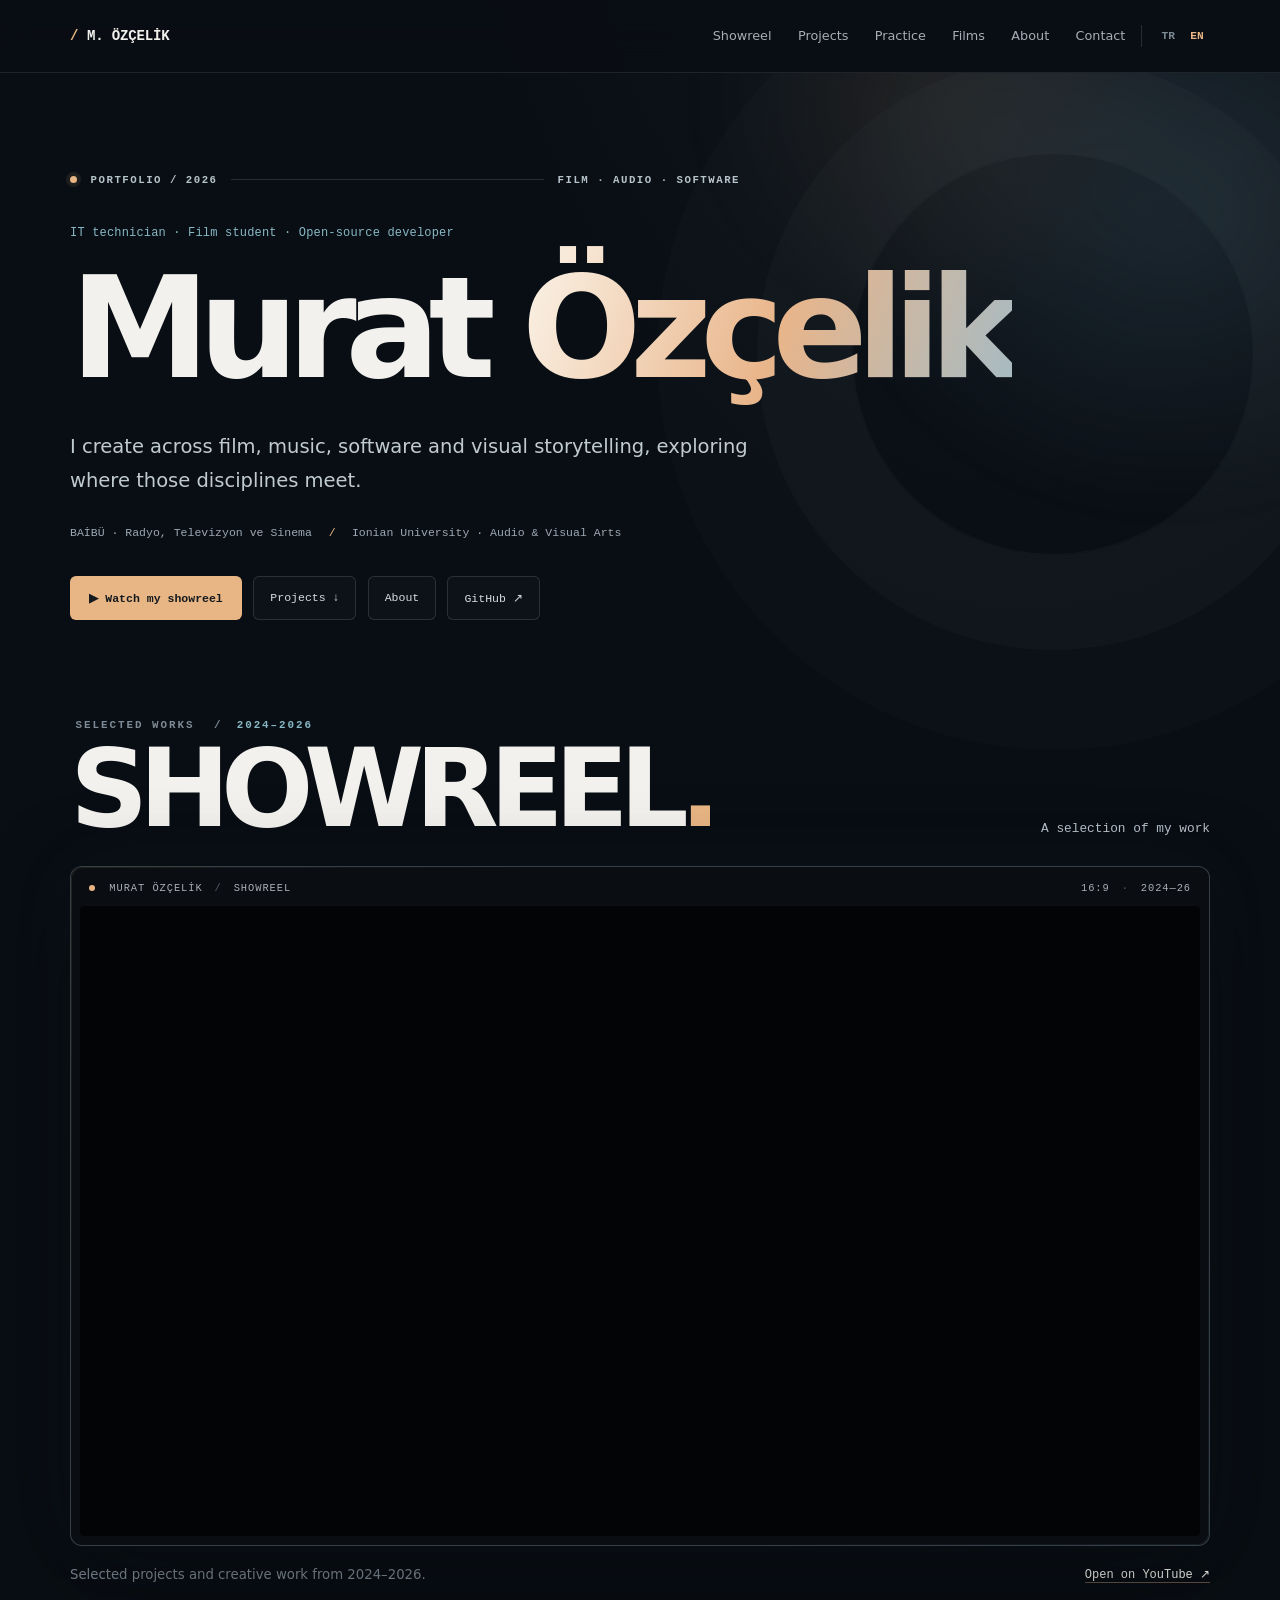
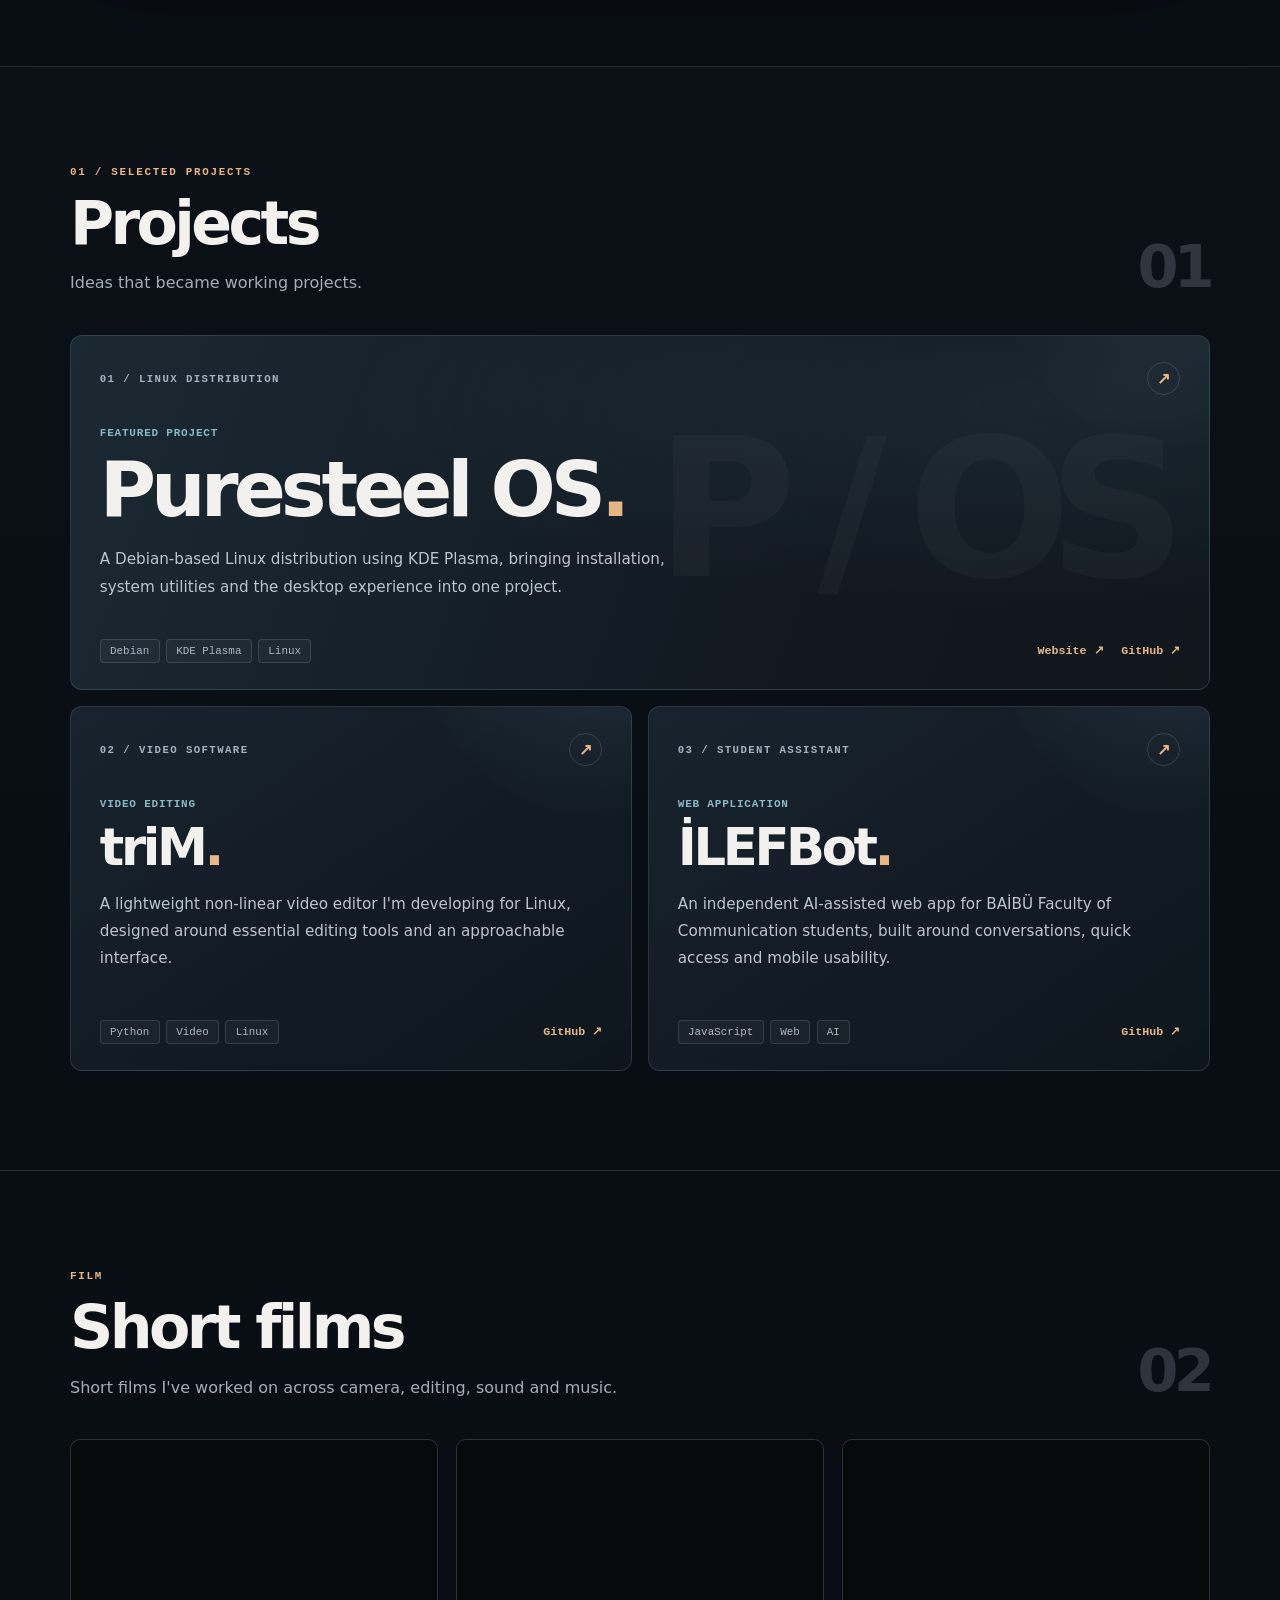
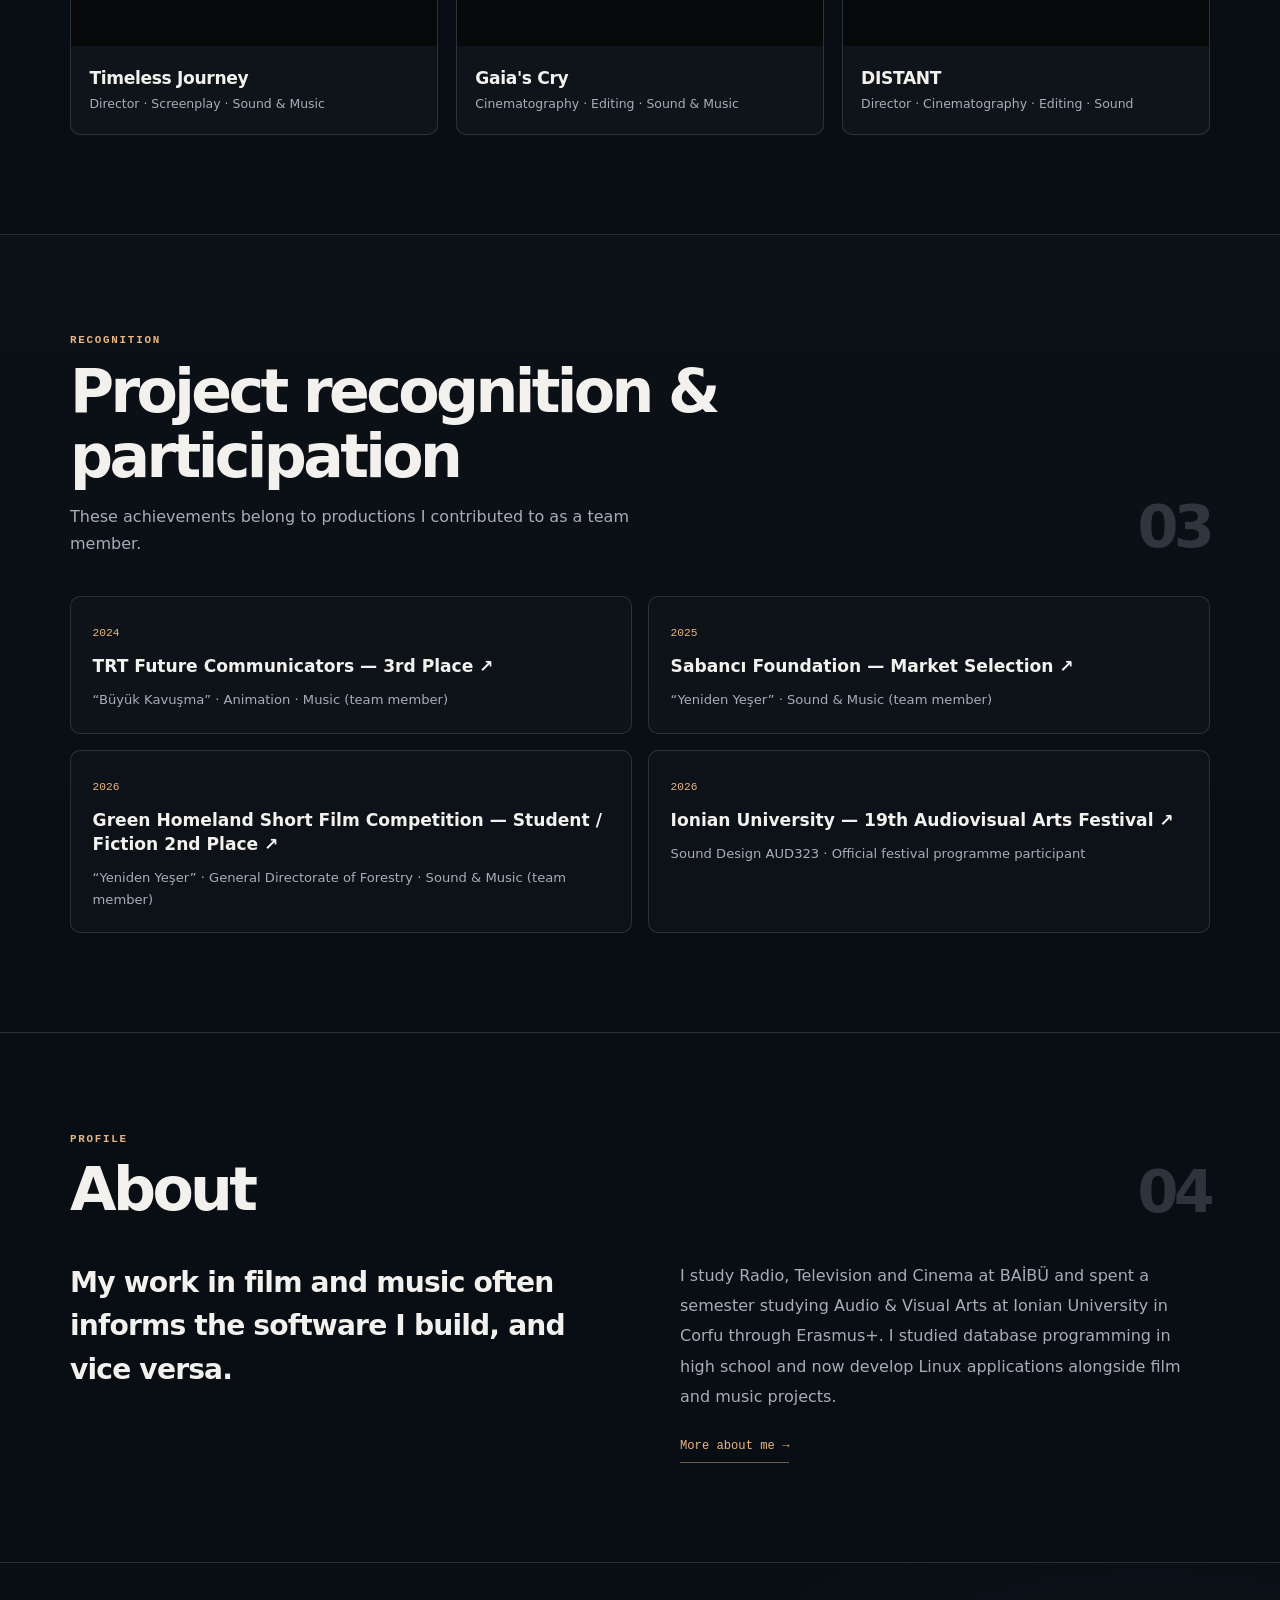
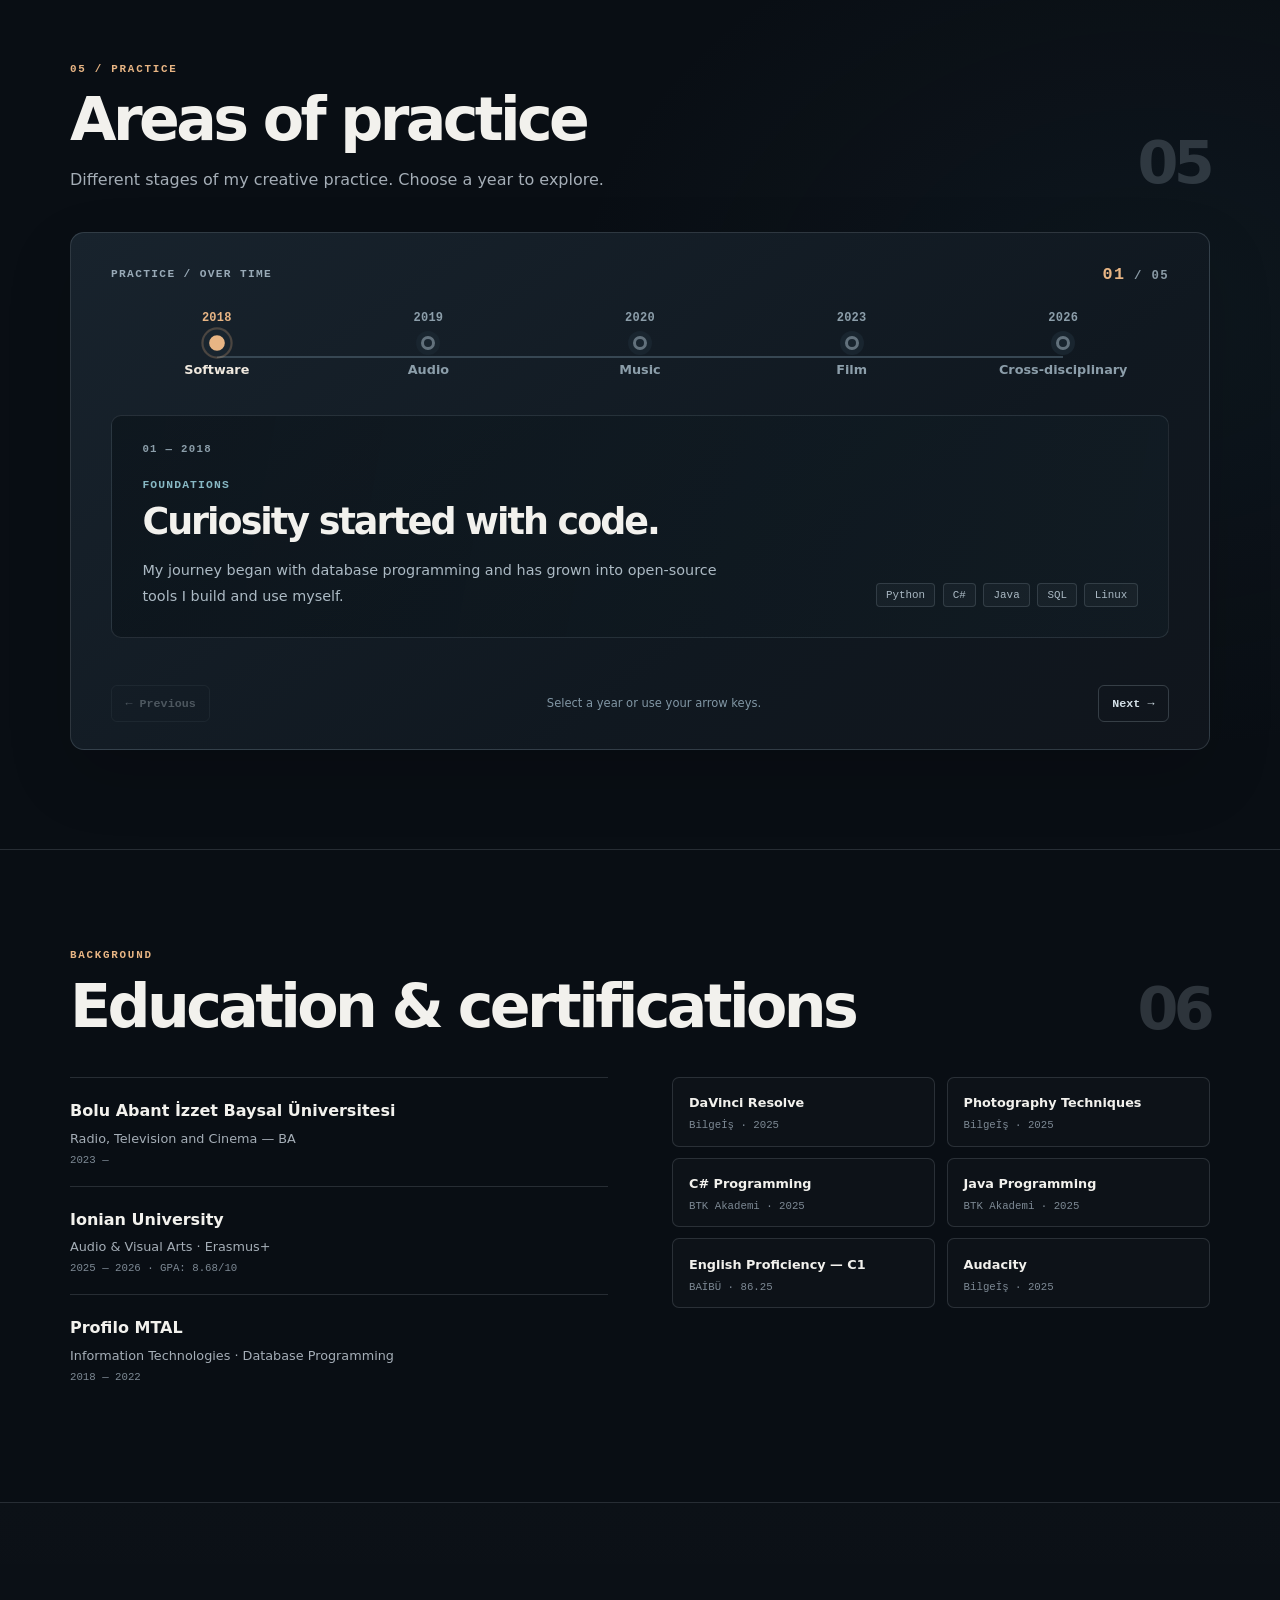
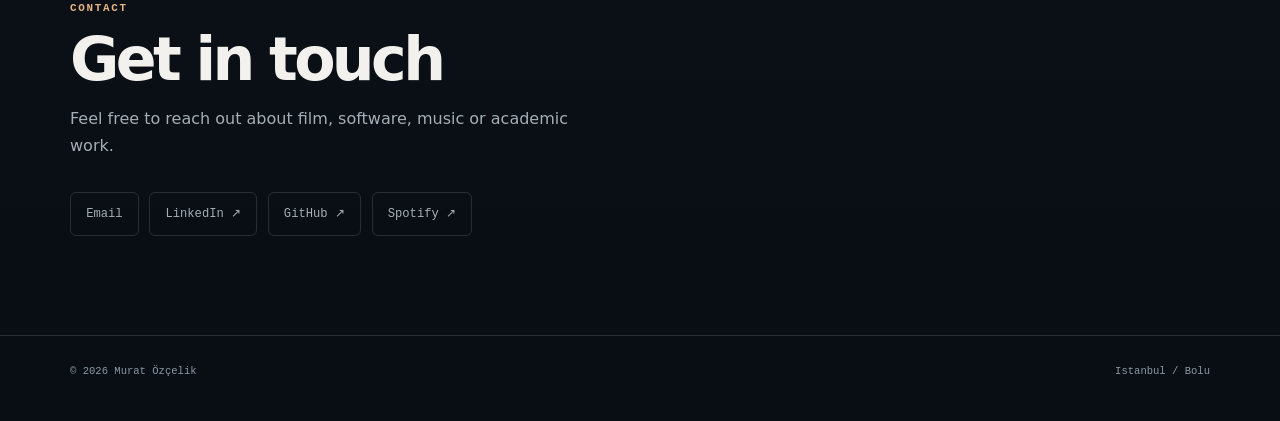
==== commit 65d88167: "Translate festival credits and remaining Turkish narrative text" ====
--- a/index.html
+++ b/index.html
@@ -116,12 +116,12 @@
 
 <section id="oduller"><div class="wrap">
   <div class="section-head"><div><div class="eyebrow" data-tr="Başarılar" data-en="Recognition">Başarılar</div><h2 class="section-title" data-tr="Proje başarıları & katılımlar" data-en="Project recognition & participation">Proje başarıları & katılımlar</h2><p class="section-copy" data-tr="Bu başarılar ekip üyesi olarak katkıda bulunduğum yapımlara aittir." data-en="These achievements belong to productions I contributed to as a team member.">Bu başarılar ekip üyesi olarak katkıda bulunduğum yapımlara aittir.</p></div><span class="section-index">03</span></div>
-  <div class="credits"><article class="credit"><span class="year">2024</span><h3><a href="https://www.youtube.com/watch?v=8ODBioc6kPo" target="_blank" rel="noopener" data-tr="TRT Geleceğin İletişimcileri — 3.'lük ↗" data-en="TRT Future Communicators — 3rd Place ↗">TRT Geleceğin İletişimcileri — 3.'lük ↗</a></h3><p data-tr="“Büyük Kavuşma” · Animasyon · Müzik (ekip üyesi)" data-en="“Büyük Kavuşma” · Animation · Music (team member)">“Büyük Kavuşma” · Animasyon · Müzik (ekip üyesi)</p></article><article class="credit"><span class="year">2025</span><h3><a href="https://www.youtube.com/watch?v=_D5XBpl4Dr8" target="_blank" rel="noopener" data-tr="Sabancı Vakfı — Market Seçkisi ↗" data-en="Sabancı Foundation — Market Selection ↗">Sabancı Vakfı — Market Seçkisi ↗</a></h3><p data-tr="“Yeniden Yeşer” · Ses & Müzik (ekip üyesi)" data-en="“Yeniden Yeşer” · Sound & Music (team member)">“Yeniden Yeşer” · Ses & Müzik (ekip üyesi)</p></article><article class="credit"><span class="year">2026</span><h3><a href="https://www.youtube.com/watch?v=_D5XBpl4Dr8" target="_blank" rel="noopener" data-tr="Yeşil Vatan Kısa Film Yarışması — Öğrenci / Kurmaca İkincilik ↗" data-en="Green Homeland Short Film Competition — Student / Fiction 2nd Place ↗">Yeşil Vatan Kısa Film Yarışması — Öğrenci / Kurmaca İkincilik ↗</a></h3><p data-tr="“Yeniden Yeşer” · Orman Genel Müdürlüğü · Ses & Müzik (ekip üyesi)" data-en="“Yeniden Yeşer” · General Directorate of Forestry · Sound & Music (team member)">“Yeniden Yeşer” · Orman Genel Müdürlüğü · Ses & Müzik (ekip üyesi)</p></article><article class="credit"><span class="year">2026</span><h3><a href="https://avarts.ionio.gr/festival/2026/en/events/773" target="_blank" rel="noopener" data-tr="Ionian University — 19. Audiovisual Arts Festival ↗" data-en="Ionian University — 19th Audiovisual Arts Festival ↗">Ionian University — 19. Audiovisual Arts Festival ↗</a></h3><p data-tr="Sound Design AUD323 · Resmî festival programı katılımı" data-en="Sound Design AUD323 · Official festival programme participant">Sound Design AUD323 · Resmî festival programı katılımı</p></article></div>
+  <div class="credits"><article class="credit"><span class="year">2024</span><h3><a href="https://www.youtube.com/watch?v=8ODBioc6kPo" target="_blank" rel="noopener" data-tr="TRT Geleceğin İletişimcileri — 3.'lük ↗" data-en="TRT Future Communicators — 3rd Place ↗">TRT Geleceğin İletişimcileri — 3.'lük ↗</a></h3><p data-tr="“Büyük Kavuşma” · Animasyon · Müzik (ekip üyesi)" data-en="“Büyük Kavuşma” · Animation · Music (team member)">“Büyük Kavuşma” · Animasyon · Müzik (ekip üyesi)</p></article><article class="credit"><span class="year">2025</span><h3><a href="https://www.youtube.com/watch?v=_D5XBpl4Dr8" target="_blank" rel="noopener" data-tr="Sabancı Vakfı — Market Seçkisi ↗" data-en="Sabancı Foundation — Market Selection ↗">Sabancı Vakfı — Market Seçkisi ↗</a></h3><p data-tr="“Yeniden Yeşer” · Ses & Müzik (ekip üyesi)" data-en="“Yeniden Yeşer” · Sound & Music (team member)">“Yeniden Yeşer” · Ses & Müzik (ekip üyesi)</p></article><article class="credit"><span class="year">2026</span><h3><a href="https://www.youtube.com/watch?v=_D5XBpl4Dr8" target="_blank" rel="noopener" data-tr="Yeşil Vatan Kısa Film Yarışması — Öğrenci / Kurmaca İkincilik ↗" data-en="Green Homeland Short Film Competition — Student / Fiction 2nd Place ↗">Yeşil Vatan Kısa Film Yarışması — Öğrenci / Kurmaca İkincilik ↗</a></h3><p data-tr="“Yeniden Yeşer” · Orman Genel Müdürlüğü · Ses & Müzik (ekip üyesi)" data-en="“Yeniden Yeşer” · General Directorate of Forestry · Sound & Music (team member)">“Yeniden Yeşer” · Orman Genel Müdürlüğü · Ses & Müzik (ekip üyesi)</p></article><article class="credit"><span class="year">2026</span><h3><a href="https://avarts.ionio.gr/festival/2026/en/events/773" target="_blank" rel="noopener" data-tr="Ionian University — 19. Görsel-İşitsel Sanatlar Festivali ↗" data-en="Ionian University — 19th Audiovisual Arts Festival ↗">Ionian University — 19. Görsel-İşitsel Sanatlar Festivali ↗</a></h3><p data-tr="Ses Tasarımı AUD323 · Resmî festival programı katılımı" data-en="Sound Design AUD323 · Official festival programme participant">Ses Tasarımı AUD323 · Resmî festival programı katılımı</p></article></div>
 </div></section>
 
 <section id="hakkinda"><div class="wrap">
   <div class="section-head"><div><div class="eyebrow" data-tr="Profil" data-en="Profile">Profil</div><h2 class="section-title" data-tr="Hakkında" data-en="About">Hakkında</h2></div><span class="section-index">04</span></div>
-  <div class="about-grid"><p class="about-lead" data-tr="Film çekerken edindiğim ses deneyimini yazılım projelerime, yazılımla öğrendiklerimi de film ve müzik işlerime taşıyorum." data-en="My work in film and music often informs the software I build, and vice versa.">Film çekerken edindiğim ses deneyimini yazılım projelerime, yazılımla öğrendiklerimi de film ve müzik işlerime taşıyorum.</p><div class="about-body"><p data-tr="BAİBÜ Radyo, Televizyon ve Sinema öğrencisiyim. Erasmus+ ile Korfu'daki Ionian University'de bir dönem Audio &amp; Visual Arts eğitimi aldım. Lisede veritabanı programcılığı okudum; bugün Linux uygulamaları geliştirirken kısa film ve müzik üretmeye devam ediyorum." data-en="I study Radio, Television and Cinema at BAİBÜ and spent a semester studying Audio &amp; Visual Arts at Ionian University in Corfu through Erasmus+. I studied database programming in high school and now develop Linux applications alongside film and music projects.">BAİBÜ Radyo, Televizyon ve Sinema öğrencisiyim. Erasmus+ ile Korfu'daki Ionian University'de bir dönem Audio &amp; Visual Arts eğitimi aldım. Lisede veritabanı programcılığı okudum; bugün Linux uygulamaları geliştirirken kısa film ve müzik üretmeye devam ediyorum.</p><a class="btn" href="about.html" data-tr="Daha fazlası →" data-en="More about me →">Daha fazlası →</a></div></div>
+  <div class="about-grid"><p class="about-lead" data-tr="Film çekerken edindiğim ses deneyimini yazılım projelerime, yazılımla öğrendiklerimi de film ve müzik işlerime taşıyorum." data-en="My work in film and music often informs the software I build, and vice versa.">Film çekerken edindiğim ses deneyimini yazılım projelerime, yazılımla öğrendiklerimi de film ve müzik işlerime taşıyorum.</p><div class="about-body"><p data-tr="BAİBÜ Radyo, Televizyon ve Sinema öğrencisiyim. Erasmus+ ile Korfu'daki Ionian University'de bir dönem Görsel-İşitsel Sanatlar eğitimi aldım. Lisede veritabanı programcılığı okudum; bugün Linux uygulamaları geliştirirken kısa film ve müzik üretmeye devam ediyorum." data-en="I study Radio, Television and Cinema at BAİBÜ and spent a semester studying Audio &amp; Visual Arts at Ionian University in Corfu through Erasmus+. I studied database programming in high school and now develop Linux applications alongside film and music projects.">BAİBÜ Radyo, Televizyon ve Sinema öğrencisiyim. Erasmus+ ile Korfu'daki Ionian University'de bir dönem Görsel-İşitsel Sanatlar eğitimi aldım. Lisede veritabanı programcılığı okudum; bugün Linux uygulamaları geliştirirken kısa film ve müzik üretmeye devam ediyorum.</p><a class="btn" href="about.html" data-tr="Daha fazlası →" data-en="More about me →">Daha fazlası →</a></div></div>
 </div></section>
 
 <section id="yetenekler" class="practice-section"><div class="wrap">
@@ -138,7 +138,7 @@
     <div class="practice-panels">
       <article class="practice-panel" id="practice-panel-0" role="tabpanel" aria-labelledby="practice-tab-0" tabindex="0"><div class="practice-panel-index">01 — 2018</div><div class="practice-panel-content"><div><p class="practice-label" data-tr="Temeller" data-en="Foundations">Temeller</p><h3 data-tr="Yazılımla başlayan merak." data-en="Curiosity started with code.">Yazılımla başlayan merak.</h3><p data-tr="Veritabanı programcılığıyla başlayan yolculuğum, bugün kendi araçlarımı geliştirdiğim açık kaynak projelere uzanıyor." data-en="My journey began with database programming and has grown into open-source tools I build and use myself.">Veritabanı programcılığıyla başlayan yolculuğum, bugün kendi araçlarımı geliştirdiğim açık kaynak projelere uzanıyor.</p></div><div class="practice-competencies"><span>Python</span><span>C#</span><span>Java</span><span>SQL</span><span>Linux</span></div></div></article>
       <article class="practice-panel" id="practice-panel-1" role="tabpanel" aria-labelledby="practice-tab-1" tabindex="0" hidden><div class="practice-panel-index">02 — 2019</div><div class="practice-panel-content"><div><p class="practice-label" data-tr="İlk kayıtlar" data-en="Early recordings">İlk kayıtlar</p><h3 data-tr="Sesin ayrıntılarını keşfetmek." data-en="Learning to listen closely.">Sesin ayrıntılarını keşfetmek.</h3><p data-tr="Çok kanallı kayıtları inceleyerek başladığım ses merakı, zaman içinde kurgu, miks ve film sesine dönüştü." data-en="Exploring multitrack recordings sparked an interest that later grew into editing, mixing and sound for film.">Çok kanallı kayıtları inceleyerek başladığım ses merakı, zaman içinde kurgu, miks ve film sesine dönüştü.</p></div><div class="practice-competencies"><span data-tr="Ses kurgusu" data-en="Sound editing">Ses kurgusu</span><span data-tr="Miksaj" data-en="Mixing">Miksaj</span><span>Audacity</span></div></div></article>
-      <article class="practice-panel" id="practice-panel-2" role="tabpanel" aria-labelledby="practice-tab-2" tabindex="0" hidden><div class="practice-panel-index">03 — 2020</div><div class="practice-panel-content"><div><p class="practice-label" data-tr="Müzik üretimi" data-en="Music production">Müzik üretimi</p><h3 data-tr="Ritmin arkasındaki hikâye." data-en="The story behind the rhythm.">Ritmin arkasındaki hikâye.</h3><p data-tr="Beatmaking, elektronik müzik ve film müzikleri üzerinde çalışıyorum. Beste ve prodüksiyon, görsel anlatıyla kurduğum ilişkinin önemli bir parçası." data-en="I make beats, electronic music and film scores. Composing and producing are central to how I approach visual storytelling.">Beatmaking, elektronik müzik ve film müzikleri üzerinde çalışıyorum. Beste ve prodüksiyon, görsel anlatıyla kurduğum ilişkinin önemli bir parçası.</p></div><div class="practice-competencies"><span>FL Studio</span><span>Ableton</span><span data-tr="Film müziği" data-en="Scoring">Film müziği</span></div></div></article>
+      <article class="practice-panel" id="practice-panel-2" role="tabpanel" aria-labelledby="practice-tab-2" tabindex="0" hidden><div class="practice-panel-index">03 — 2020</div><div class="practice-panel-content"><div><p class="practice-label" data-tr="Müzik üretimi" data-en="Music production">Müzik üretimi</p><h3 data-tr="Ritmin arkasındaki hikâye." data-en="The story behind the rhythm.">Ritmin arkasındaki hikâye.</h3><p data-tr="Ritim üretimi, elektronik müzik ve film müzikleri üzerinde çalışıyorum. Beste ve prodüksiyon, görsel anlatıyla kurduğum ilişkinin önemli bir parçası." data-en="I make beats, electronic music and film scores. Composing and producing are central to how I approach visual storytelling.">Ritim üretimi, elektronik müzik ve film müzikleri üzerinde çalışıyorum. Beste ve prodüksiyon, görsel anlatıyla kurduğum ilişkinin önemli bir parçası.</p></div><div class="practice-competencies"><span>FL Studio</span><span>Ableton</span><span data-tr="Film müziği" data-en="Scoring">Film müziği</span></div></div></article>
       <article class="practice-panel" id="practice-panel-3" role="tabpanel" aria-labelledby="practice-tab-3" tabindex="0" hidden><div class="practice-panel-index">04 — 2023</div><div class="practice-panel-content"><div><p class="practice-label" data-tr="Görsel anlatı" data-en="Visual storytelling">Görsel anlatı</p><h3 data-tr="Hikâyeyi kadrajda aramak." data-en="Finding stories in the frame.">Hikâyeyi kadrajda aramak.</h3><p data-tr="Radyo, Televizyon ve Sinema eğitimimle yönetmenlik, senaryo, görüntü ve kurgu alanlarında üretmeye başladım; kısa film çalışmalarım devam ediyor." data-en="Studying Radio, Television and Cinema brought directing, screenwriting, cinematography and editing into my creative work.">Radyo, Televizyon ve Sinema eğitimimle yönetmenlik, senaryo, görüntü ve kurgu alanlarında üretmeye başladım; kısa film çalışmalarım devam ediyor.</p></div><div class="practice-competencies"><span data-tr="Yönetmenlik" data-en="Directing">Yönetmenlik</span><span data-tr="Senaryo" data-en="Screenwriting">Senaryo</span><span>DaVinci Resolve</span><span>Kdenlive</span></div></div></article>
       <article class="practice-panel" id="practice-panel-4" role="tabpanel" aria-labelledby="practice-tab-4" tabindex="0" hidden><div class="practice-panel-index">05 — 2026</div><div class="practice-panel-content"><div><p class="practice-label" data-tr="Bugün" data-en="Today">Bugün</p><h3 data-tr="Alanların birbirine karıştığı yerde." data-en="Where disciplines meet.">Alanların birbirine karıştığı yerde.</h3><p data-tr="Kısa film, müzik ve yazılım projelerimi birbirinden ayrı düşünmüyorum. Puresteel OS, triM. ve İLEFBot gibi araçlar geliştirirken sinema üretimini de sürdürüyorum." data-en="Film, music and software inform one another in my practice. I develop projects such as Puresteel OS, triM. and İLEFBot while continuing to make films.">Kısa film, müzik ve yazılım projelerimi birbirinden ayrı düşünmüyorum. Puresteel OS, triM. ve İLEFBot gibi araçlar geliştirirken sinema üretimini de sürdürüyorum.</p></div><div class="practice-competencies"><span data-tr="Film yapımı" data-en="Filmmaking">Film yapımı</span><span data-tr="Açık kaynak" data-en="Open source">Açık kaynak</span><span data-tr="Ses" data-en="Audio">Ses</span><span>Web</span></div></div></article>
     </div>
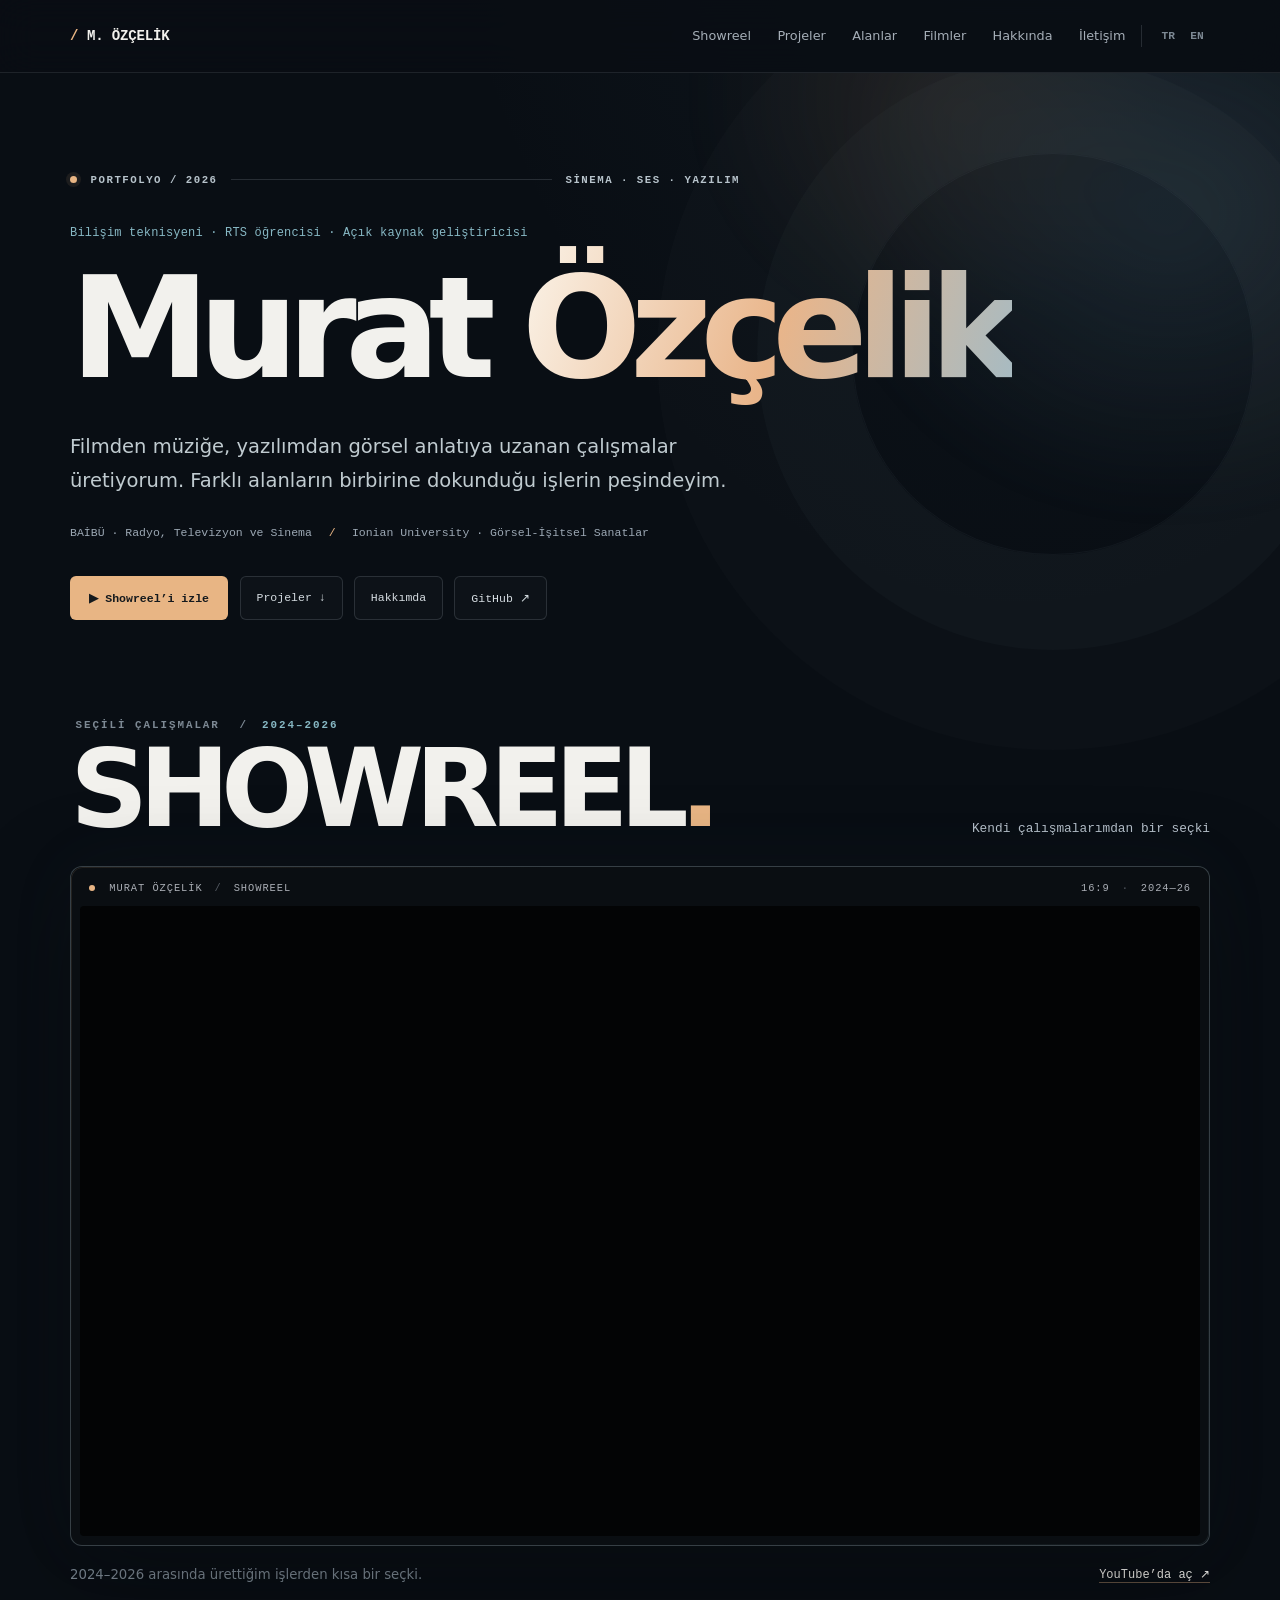
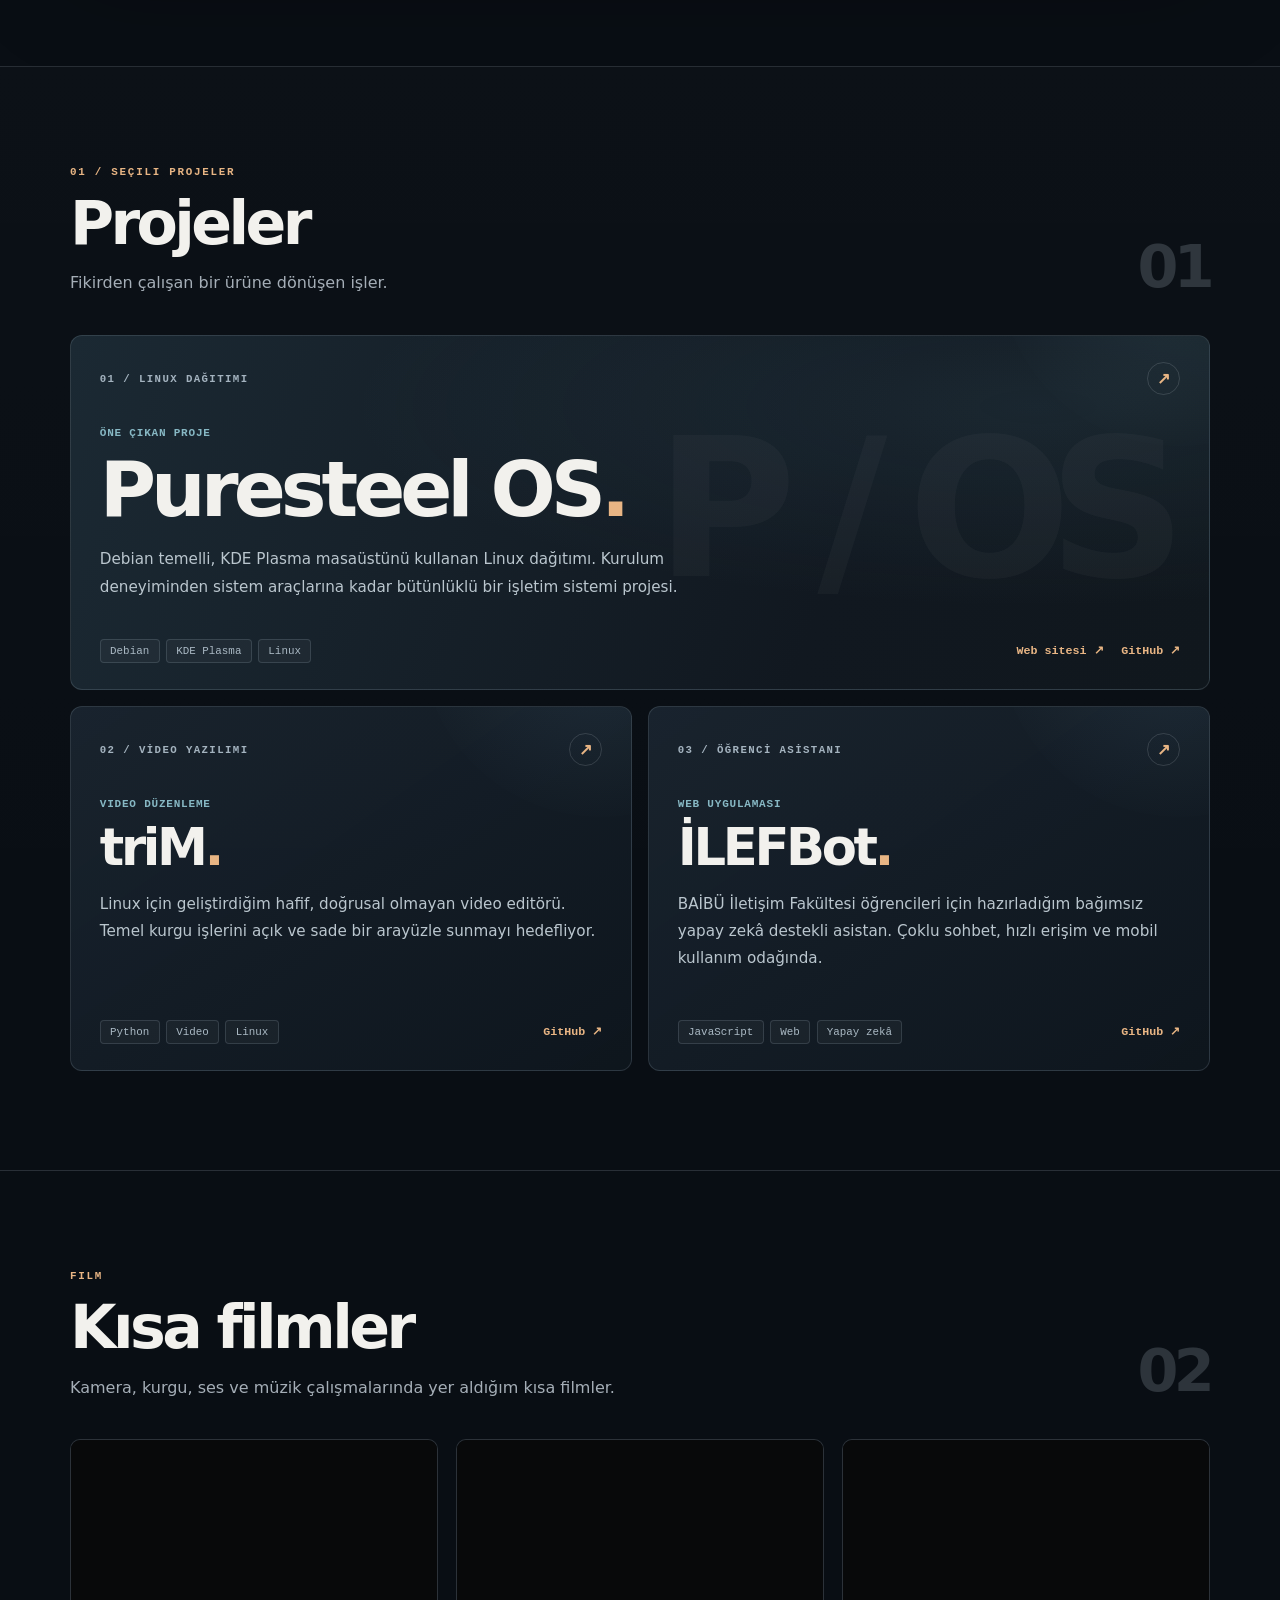
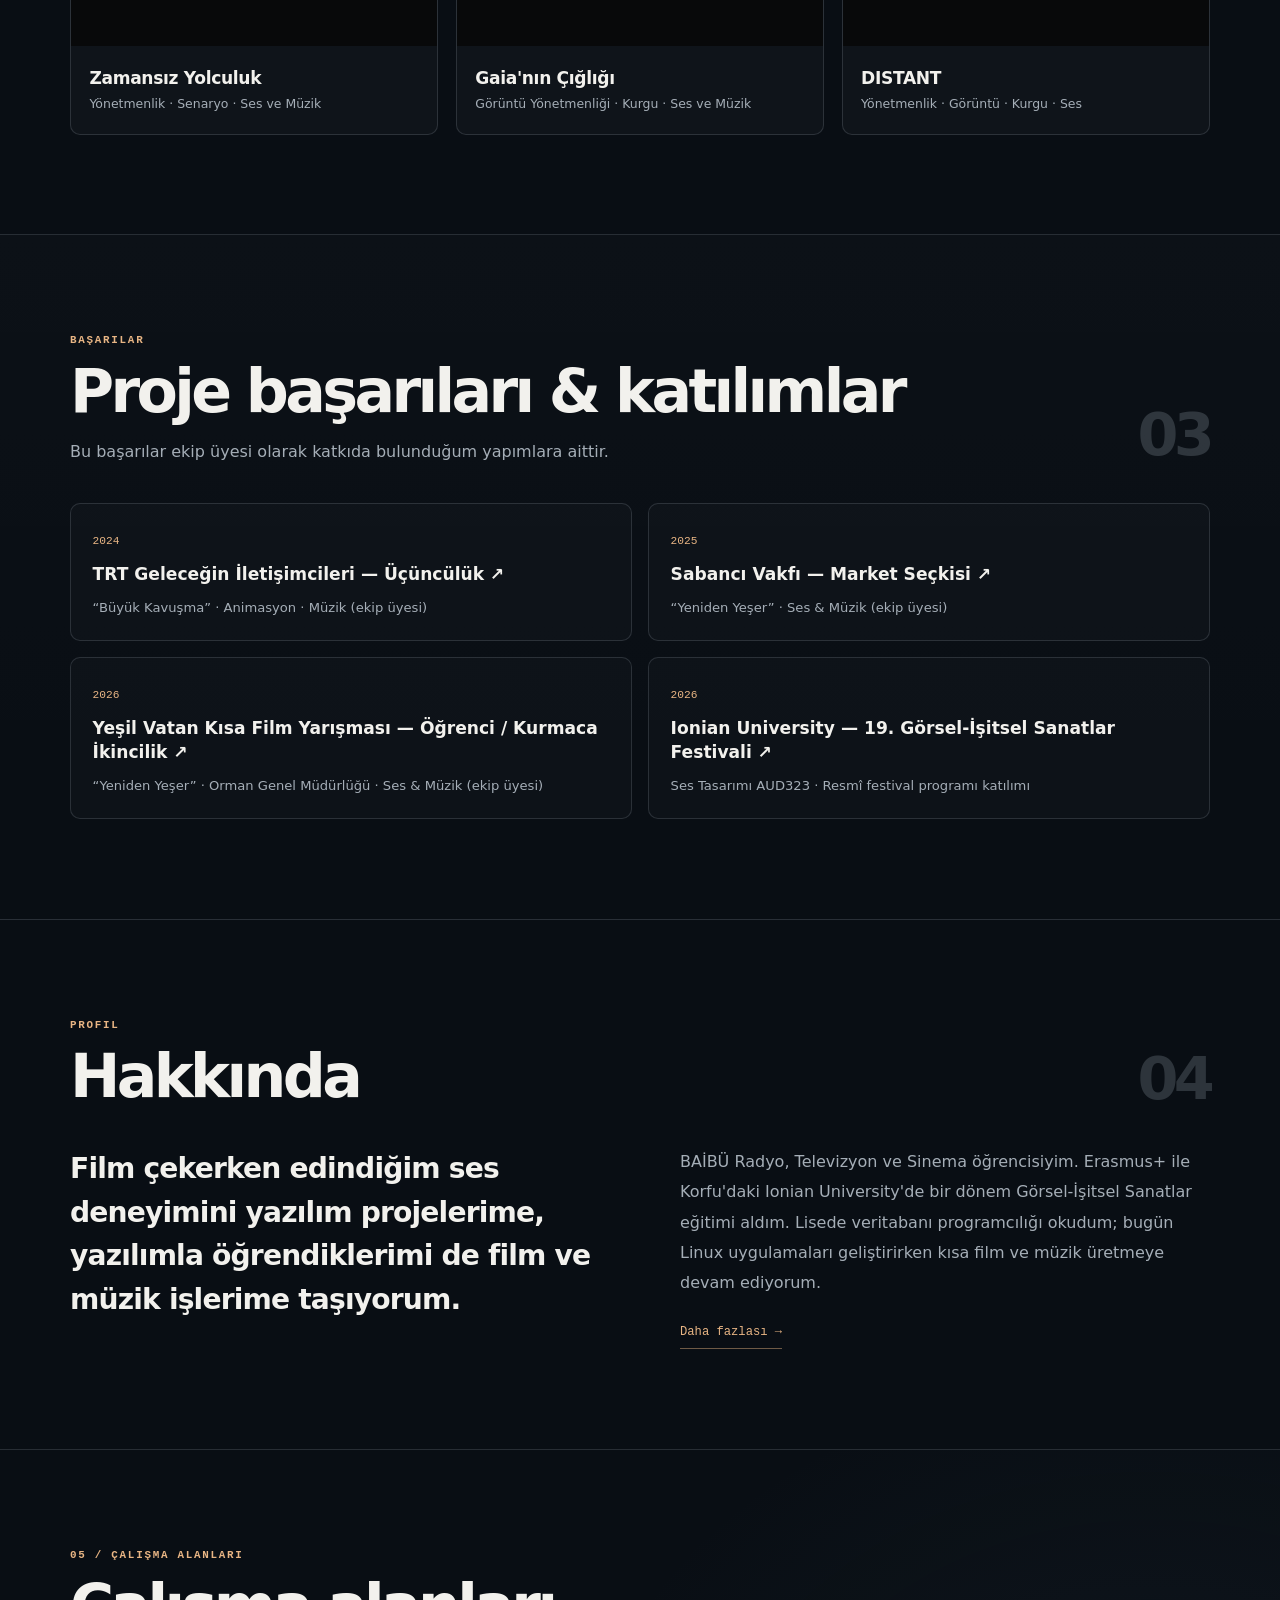
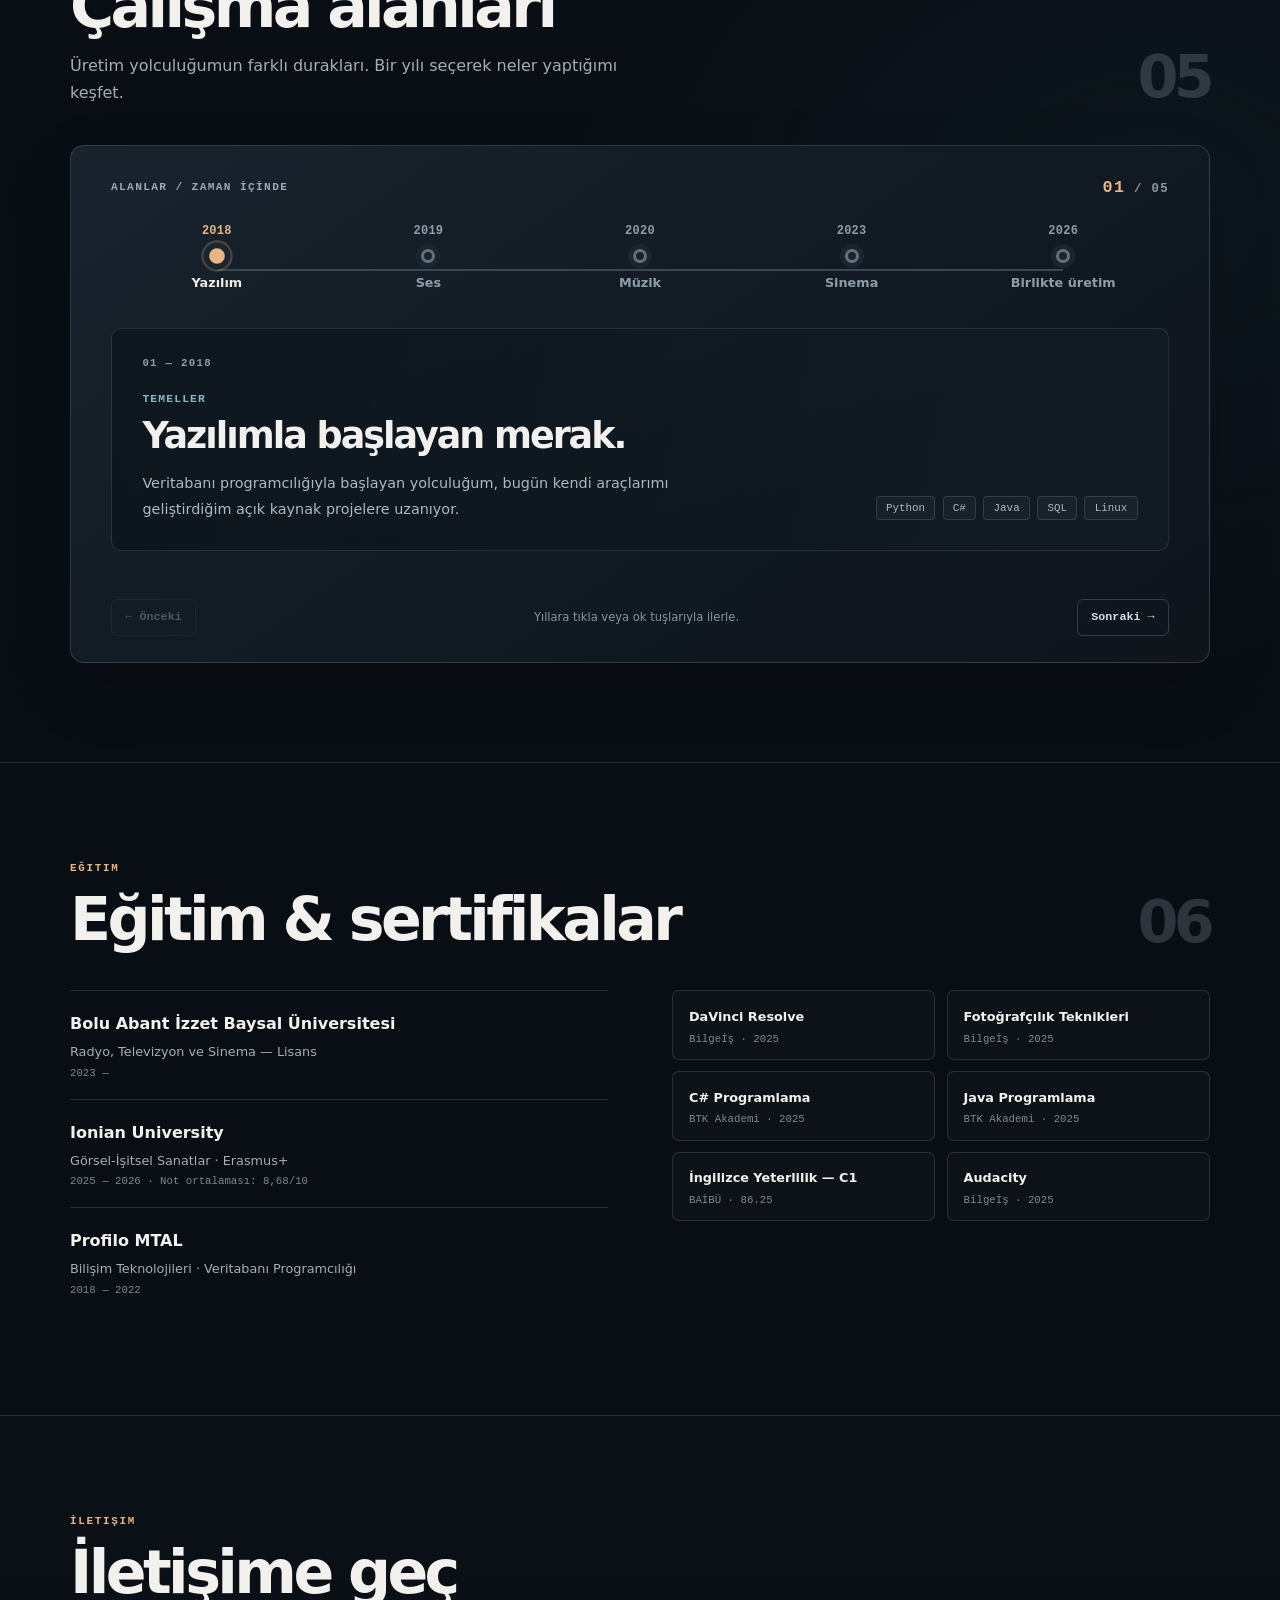
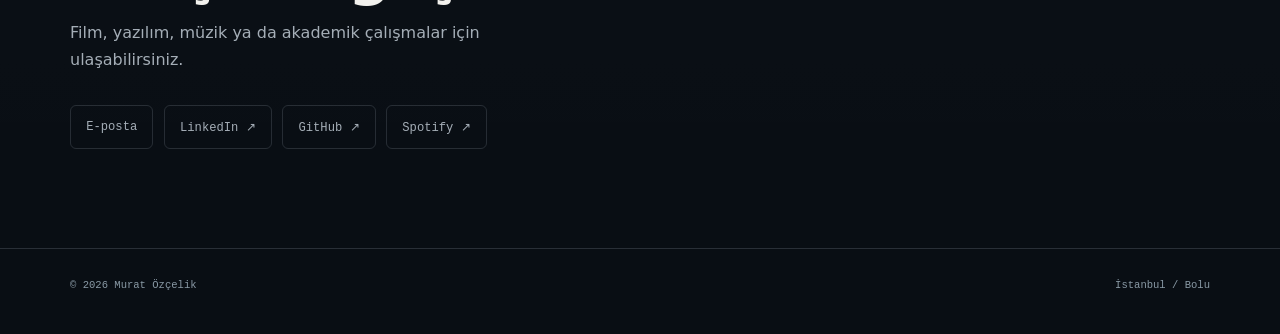
==== commit 8f118b53: "Complete bilingual navigation and polish Turkish labels" ====
--- a/index.html
+++ b/index.html
@@ -116,7 +116,7 @@
 
 <section id="oduller"><div class="wrap">
   <div class="section-head"><div><div class="eyebrow" data-tr="Başarılar" data-en="Recognition">Başarılar</div><h2 class="section-title" data-tr="Proje başarıları & katılımlar" data-en="Project recognition & participation">Proje başarıları & katılımlar</h2><p class="section-copy" data-tr="Bu başarılar ekip üyesi olarak katkıda bulunduğum yapımlara aittir." data-en="These achievements belong to productions I contributed to as a team member.">Bu başarılar ekip üyesi olarak katkıda bulunduğum yapımlara aittir.</p></div><span class="section-index">03</span></div>
-  <div class="credits"><article class="credit"><span class="year">2024</span><h3><a href="https://www.youtube.com/watch?v=8ODBioc6kPo" target="_blank" rel="noopener" data-tr="TRT Geleceğin İletişimcileri — 3.'lük ↗" data-en="TRT Future Communicators — 3rd Place ↗">TRT Geleceğin İletişimcileri — 3.'lük ↗</a></h3><p data-tr="“Büyük Kavuşma” · Animasyon · Müzik (ekip üyesi)" data-en="“Büyük Kavuşma” · Animation · Music (team member)">“Büyük Kavuşma” · Animasyon · Müzik (ekip üyesi)</p></article><article class="credit"><span class="year">2025</span><h3><a href="https://www.youtube.com/watch?v=_D5XBpl4Dr8" target="_blank" rel="noopener" data-tr="Sabancı Vakfı — Market Seçkisi ↗" data-en="Sabancı Foundation — Market Selection ↗">Sabancı Vakfı — Market Seçkisi ↗</a></h3><p data-tr="“Yeniden Yeşer” · Ses & Müzik (ekip üyesi)" data-en="“Yeniden Yeşer” · Sound & Music (team member)">“Yeniden Yeşer” · Ses & Müzik (ekip üyesi)</p></article><article class="credit"><span class="year">2026</span><h3><a href="https://www.youtube.com/watch?v=_D5XBpl4Dr8" target="_blank" rel="noopener" data-tr="Yeşil Vatan Kısa Film Yarışması — Öğrenci / Kurmaca İkincilik ↗" data-en="Green Homeland Short Film Competition — Student / Fiction 2nd Place ↗">Yeşil Vatan Kısa Film Yarışması — Öğrenci / Kurmaca İkincilik ↗</a></h3><p data-tr="“Yeniden Yeşer” · Orman Genel Müdürlüğü · Ses & Müzik (ekip üyesi)" data-en="“Yeniden Yeşer” · General Directorate of Forestry · Sound & Music (team member)">“Yeniden Yeşer” · Orman Genel Müdürlüğü · Ses & Müzik (ekip üyesi)</p></article><article class="credit"><span class="year">2026</span><h3><a href="https://avarts.ionio.gr/festival/2026/en/events/773" target="_blank" rel="noopener" data-tr="Ionian University — 19. Görsel-İşitsel Sanatlar Festivali ↗" data-en="Ionian University — 19th Audiovisual Arts Festival ↗">Ionian University — 19. Görsel-İşitsel Sanatlar Festivali ↗</a></h3><p data-tr="Ses Tasarımı AUD323 · Resmî festival programı katılımı" data-en="Sound Design AUD323 · Official festival programme participant">Ses Tasarımı AUD323 · Resmî festival programı katılımı</p></article></div>
+  <div class="credits"><article class="credit"><span class="year">2024</span><h3><a href="https://www.youtube.com/watch?v=8ODBioc6kPo" target="_blank" rel="noopener" data-tr="TRT Geleceğin İletişimcileri — Üçüncülük ↗" data-en="TRT Future Communicators — 3rd Place ↗">TRT Geleceğin İletişimcileri — Üçüncülük ↗</a></h3><p data-tr="“Büyük Kavuşma” · Animasyon · Müzik (ekip üyesi)" data-en="“Büyük Kavuşma” · Animation · Music (team member)">“Büyük Kavuşma” · Animasyon · Müzik (ekip üyesi)</p></article><article class="credit"><span class="year">2025</span><h3><a href="https://www.youtube.com/watch?v=_D5XBpl4Dr8" target="_blank" rel="noopener" data-tr="Sabancı Vakfı — Market Seçkisi ↗" data-en="Sabancı Foundation — Market Selection ↗">Sabancı Vakfı — Market Seçkisi ↗</a></h3><p data-tr="“Yeniden Yeşer” · Ses & Müzik (ekip üyesi)" data-en="“Yeniden Yeşer” · Sound & Music (team member)">“Yeniden Yeşer” · Ses & Müzik (ekip üyesi)</p></article><article class="credit"><span class="year">2026</span><h3><a href="https://www.youtube.com/watch?v=_D5XBpl4Dr8" target="_blank" rel="noopener" data-tr="Yeşil Vatan Kısa Film Yarışması — Öğrenci / Kurmaca İkincilik ↗" data-en="Green Homeland Short Film Competition — Student / Fiction 2nd Place ↗">Yeşil Vatan Kısa Film Yarışması — Öğrenci / Kurmaca İkincilik ↗</a></h3><p data-tr="“Yeniden Yeşer” · Orman Genel Müdürlüğü · Ses & Müzik (ekip üyesi)" data-en="“Yeniden Yeşer” · General Directorate of Forestry · Sound & Music (team member)">“Yeniden Yeşer” · Orman Genel Müdürlüğü · Ses & Müzik (ekip üyesi)</p></article><article class="credit"><span class="year">2026</span><h3><a href="https://avarts.ionio.gr/festival/2026/en/events/773" target="_blank" rel="noopener" data-tr="Ionian University — 19. Görsel-İşitsel Sanatlar Festivali ↗" data-en="Ionian University — 19th Audiovisual Arts Festival ↗">Ionian University — 19. Görsel-İşitsel Sanatlar Festivali ↗</a></h3><p data-tr="Ses Tasarımı AUD323 · Resmî festival programı katılımı" data-en="Sound Design AUD323 · Official festival programme participant">Ses Tasarımı AUD323 · Resmî festival programı katılımı</p></article></div>
 </div></section>
 
 <section id="hakkinda"><div class="wrap">
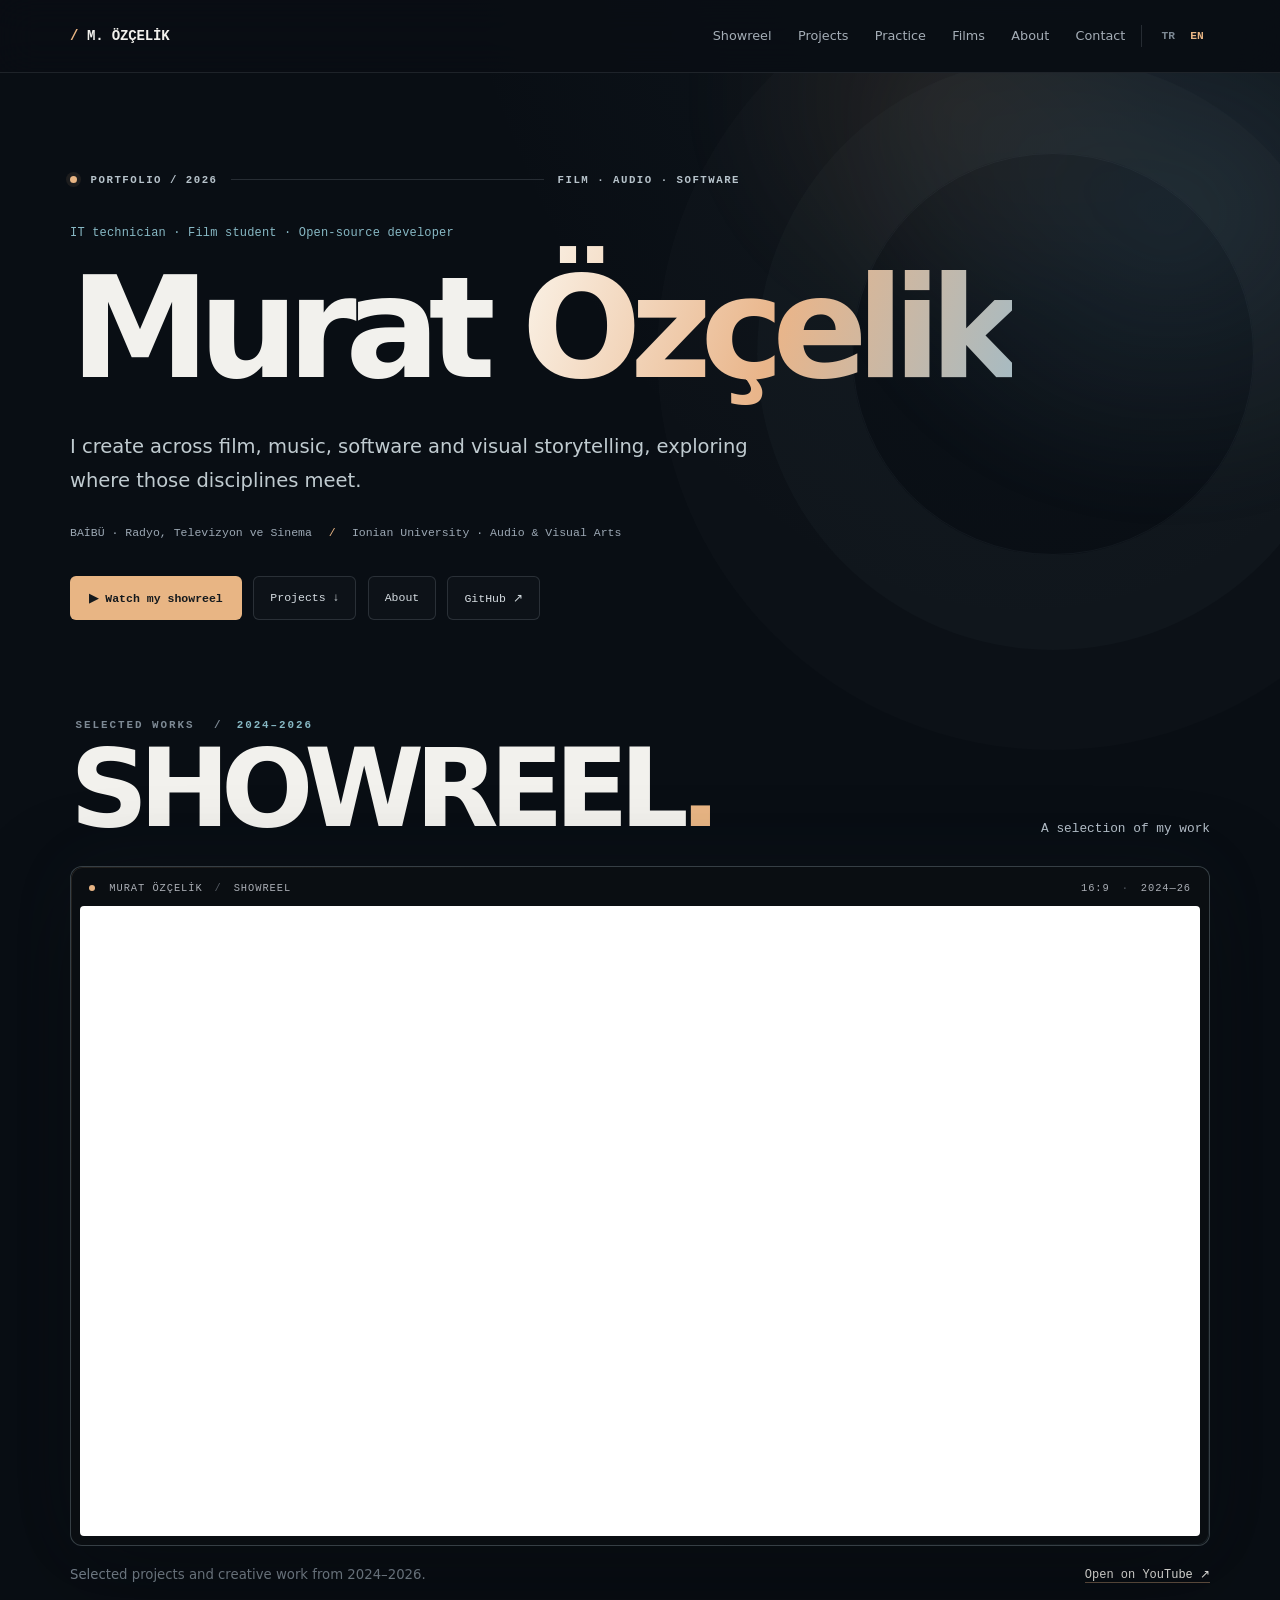
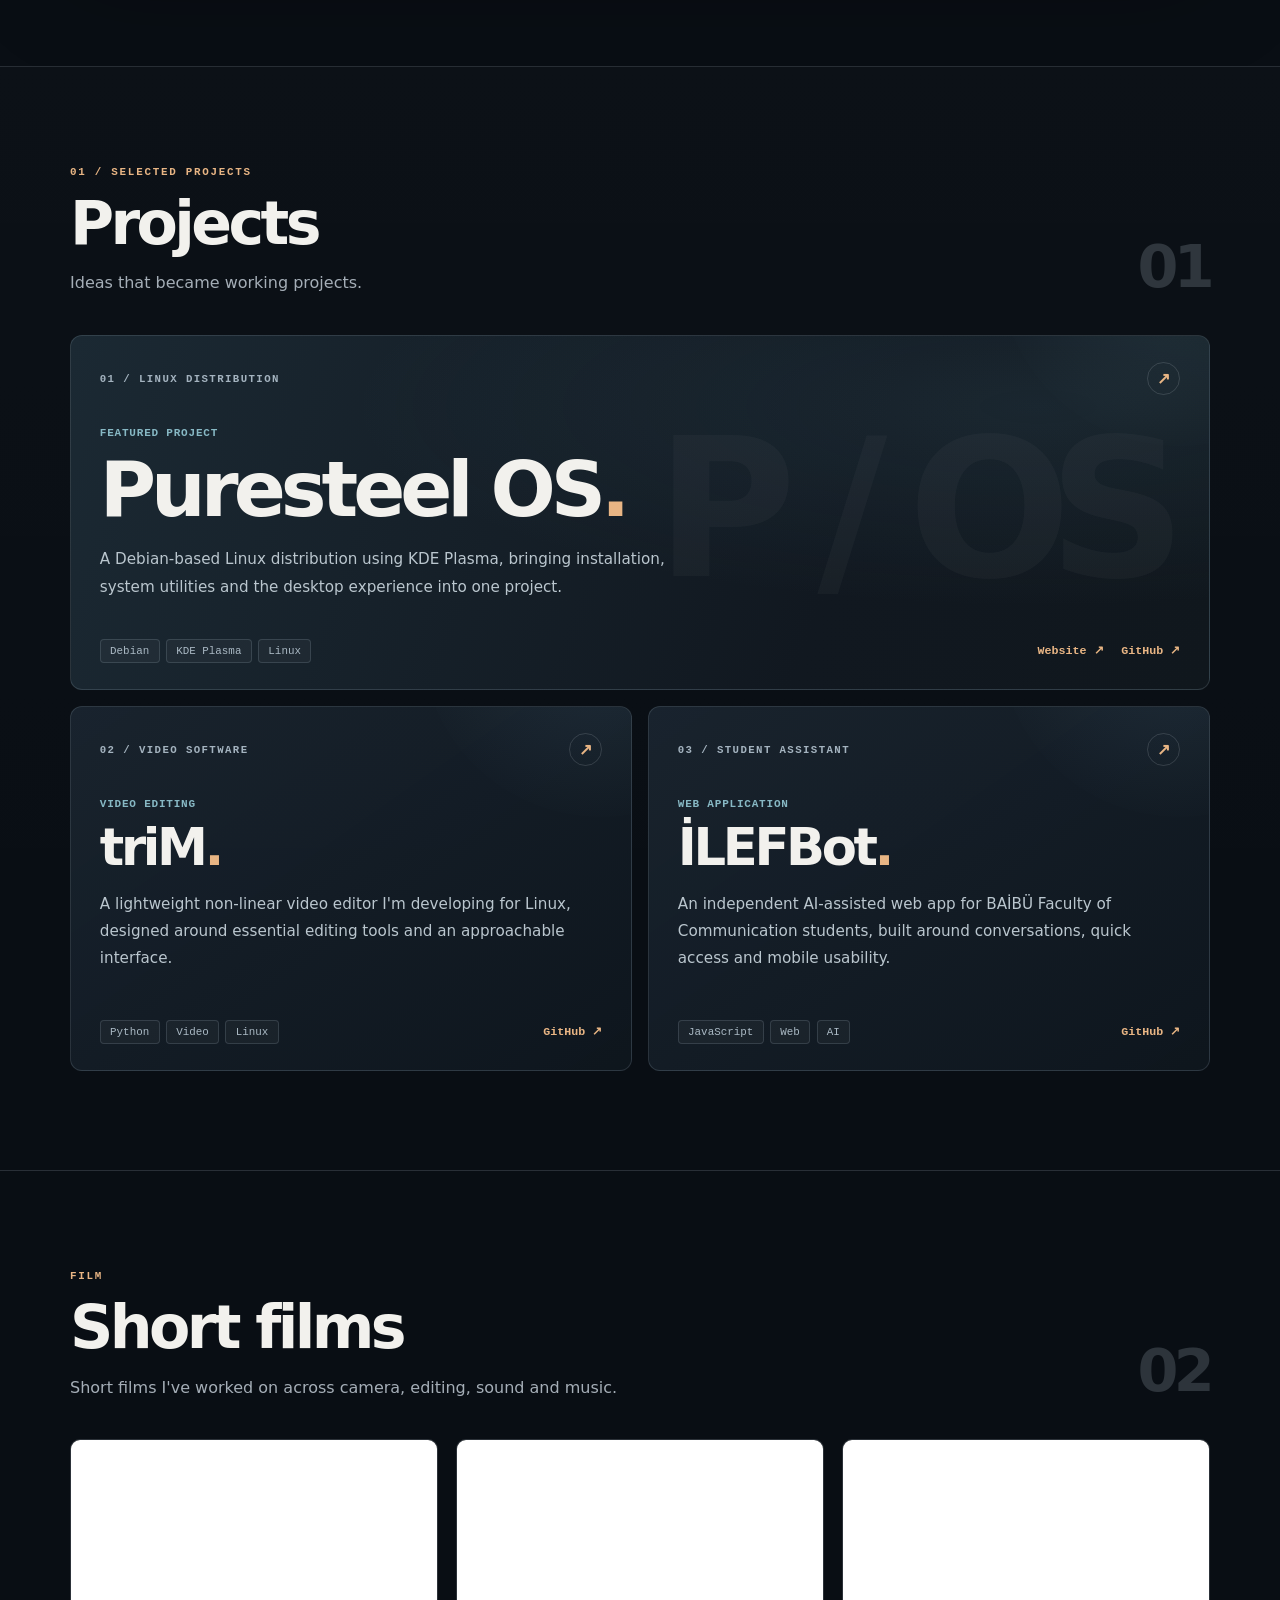
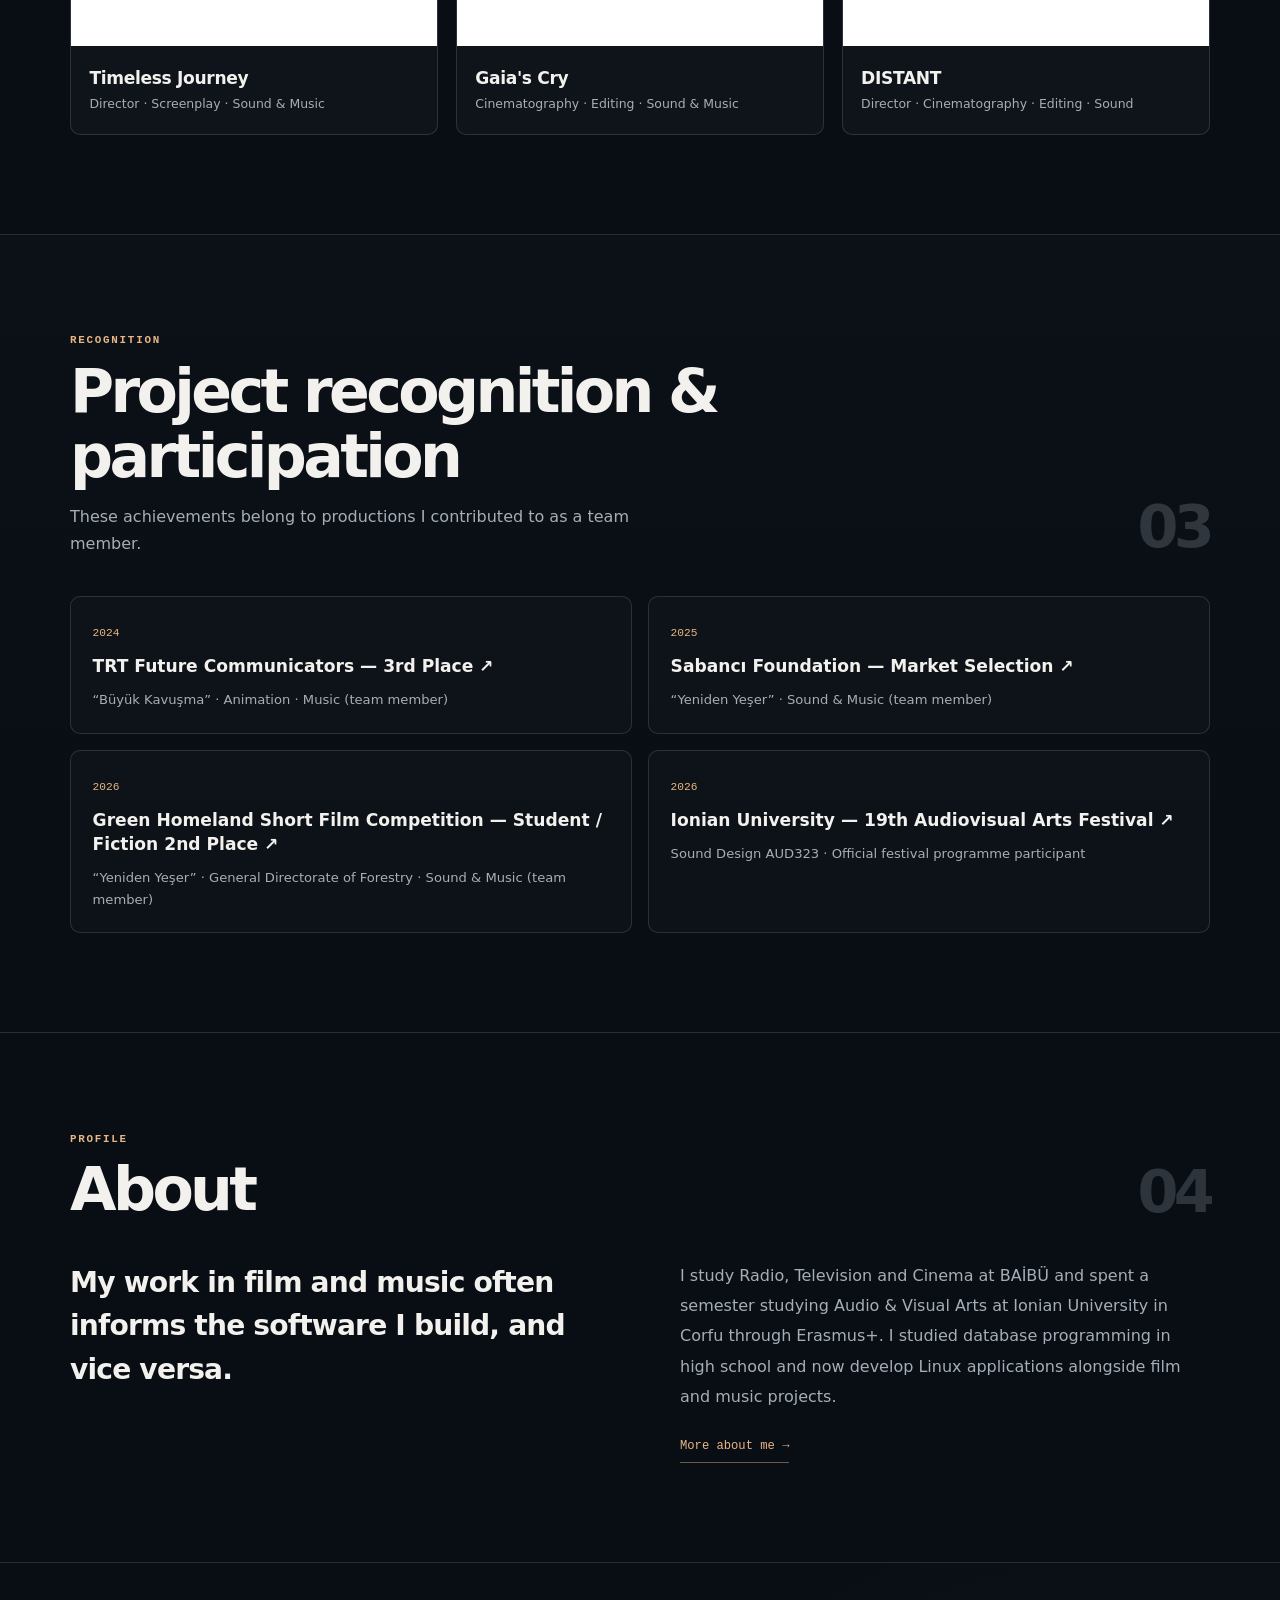
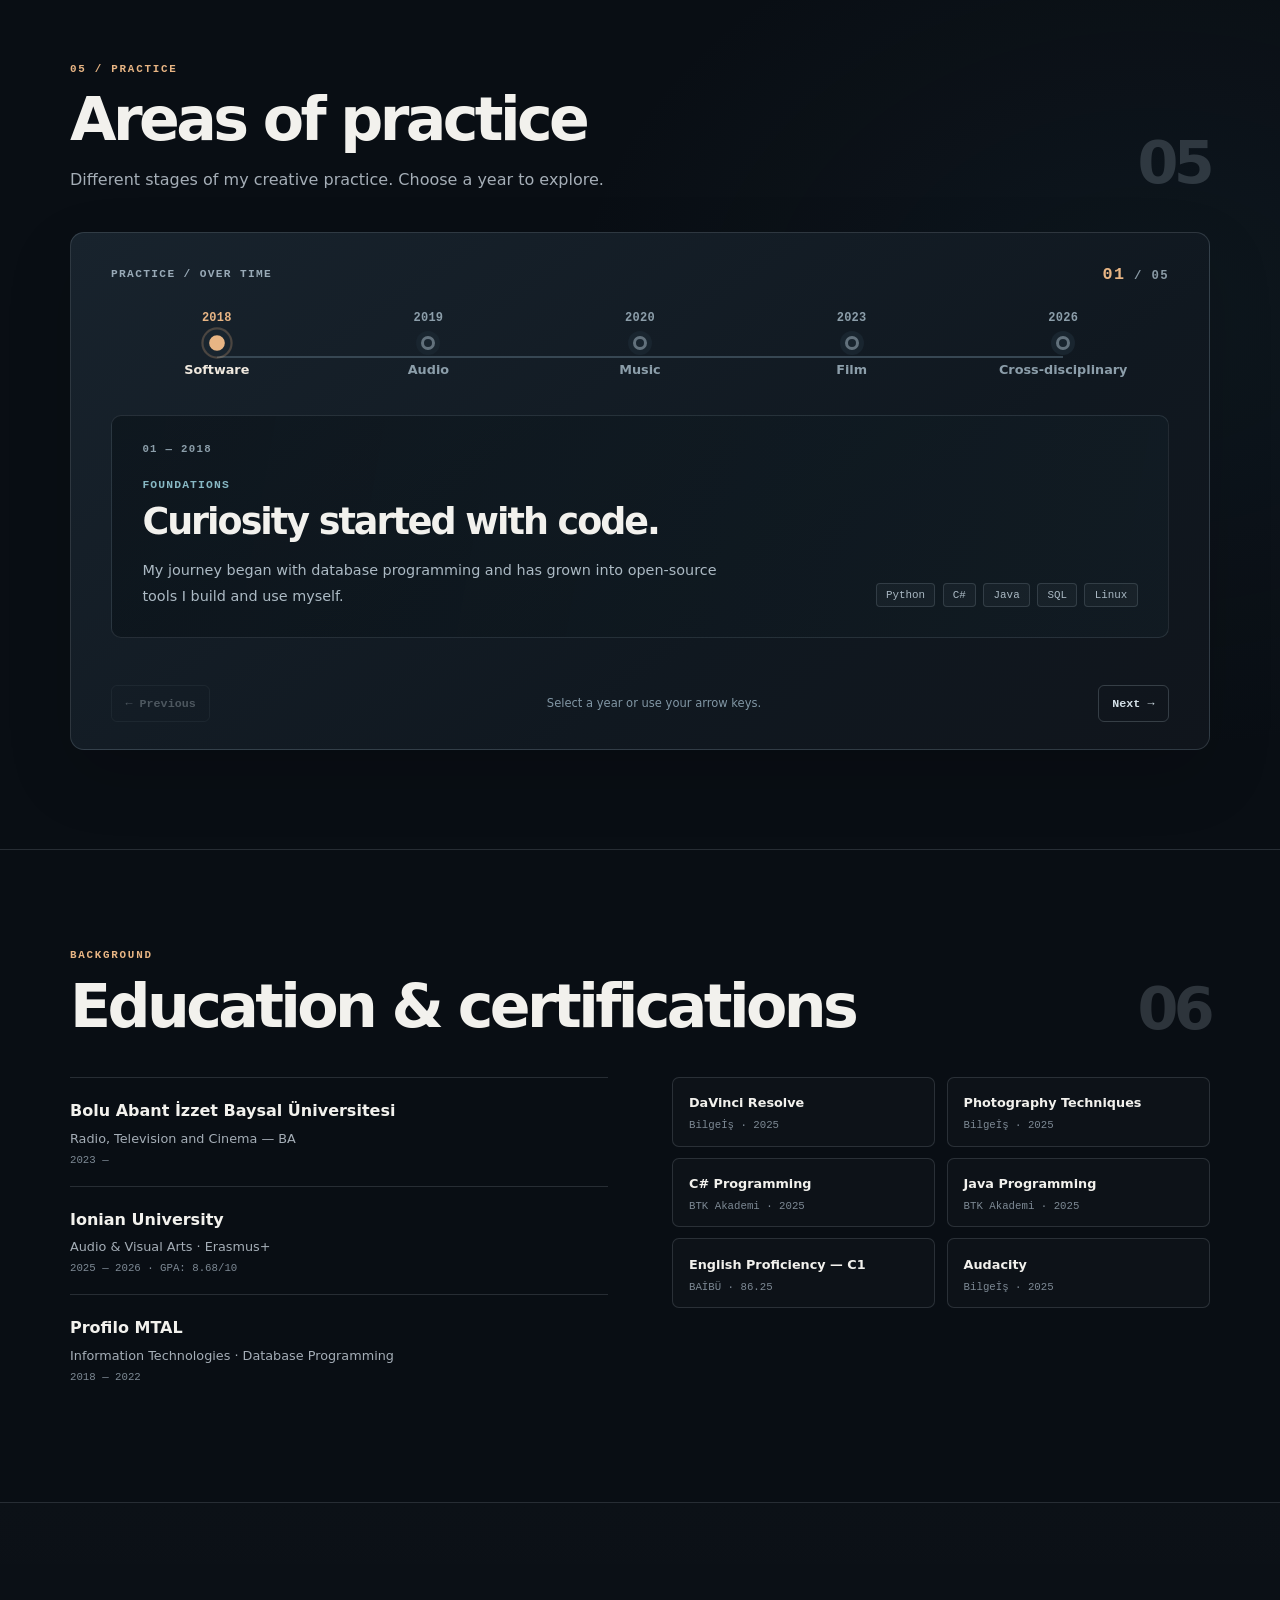
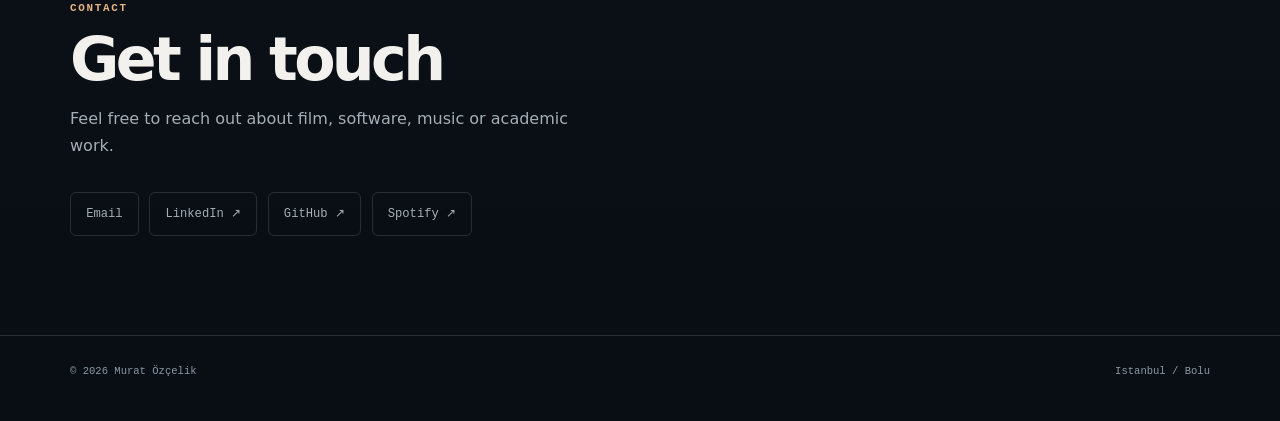
==== commit 9096c583: "Load fixed timeline script with updated asset version" ====
--- a/index.html
+++ b/index.html
@@ -4,7 +4,7 @@
 <meta charset="utf-8">
 <meta name="viewport" content="width=device-width,initial-scale=1">
 <meta name="google-site-verification" content="JruRG9GLRUZkIh85JL8lNO2CkzBblAEr84ETjHAbg5w">
-<meta name="description" content="Murat Özçelik: kısa filmler, müzik ve Puresteel, steM. dahil açık kaynak yazılım projeleri.">
+<meta name="description" content="Murat Özçelik: kısa filmler, müzik ve Puresteel OS, triM. ile İLEFBot dahil açık kaynak projeleri.">
 <meta name="author" content="Murat Özçelik">
 <meta name="theme-color" content="#15171a">
 <link rel="canonical" href="https://muratozcelik.vercel.app/">
@@ -155,6 +155,6 @@
 <section class="contact" id="iletisim"><div class="wrap"><div class="eyebrow" data-tr="İletişim" data-en="Contact">İletişim</div><h2 class="section-title" data-tr="İletişime geç" data-en="Get in touch">İletişime geç</h2><p class="section-copy" data-tr="Film, yazılım, müzik ya da akademik çalışmalar için ulaşabilirsiniz." data-en="Feel free to reach out about film, software, music or academic work.">Film, yazılım, müzik ya da akademik çalışmalar için ulaşabilirsiniz.</p><div class="contact-links"><a href="mailto:muratozclik@protonmail.com" data-tr="E-posta" data-en="Email">E-posta</a><a href="https://www.linkedin.com/in/murat-özçelik-398713292" target="_blank" rel="noopener">LinkedIn ↗</a><a href="https://github.com/MOzcelik14" target="_blank" rel="noopener">GitHub ↗</a><a href="https://open.spotify.com/intl-tr/artist/2BlTVMDj9GnFcdL9kGWNOf" target="_blank" rel="noopener">Spotify ↗</a></div></div></section>
 </main>
 <footer><div class="wrap foot"><span>© 2026 Murat Özçelik</span><span data-tr="İstanbul / Bolu" data-en="Istanbul / Bolu">İstanbul / Bolu</span></div></footer>
-<script src="assets/main.js" defer></script>
+<script src="assets/main.js?v=20261014-timeline-fix" defer></script>
 </body>
 </html>
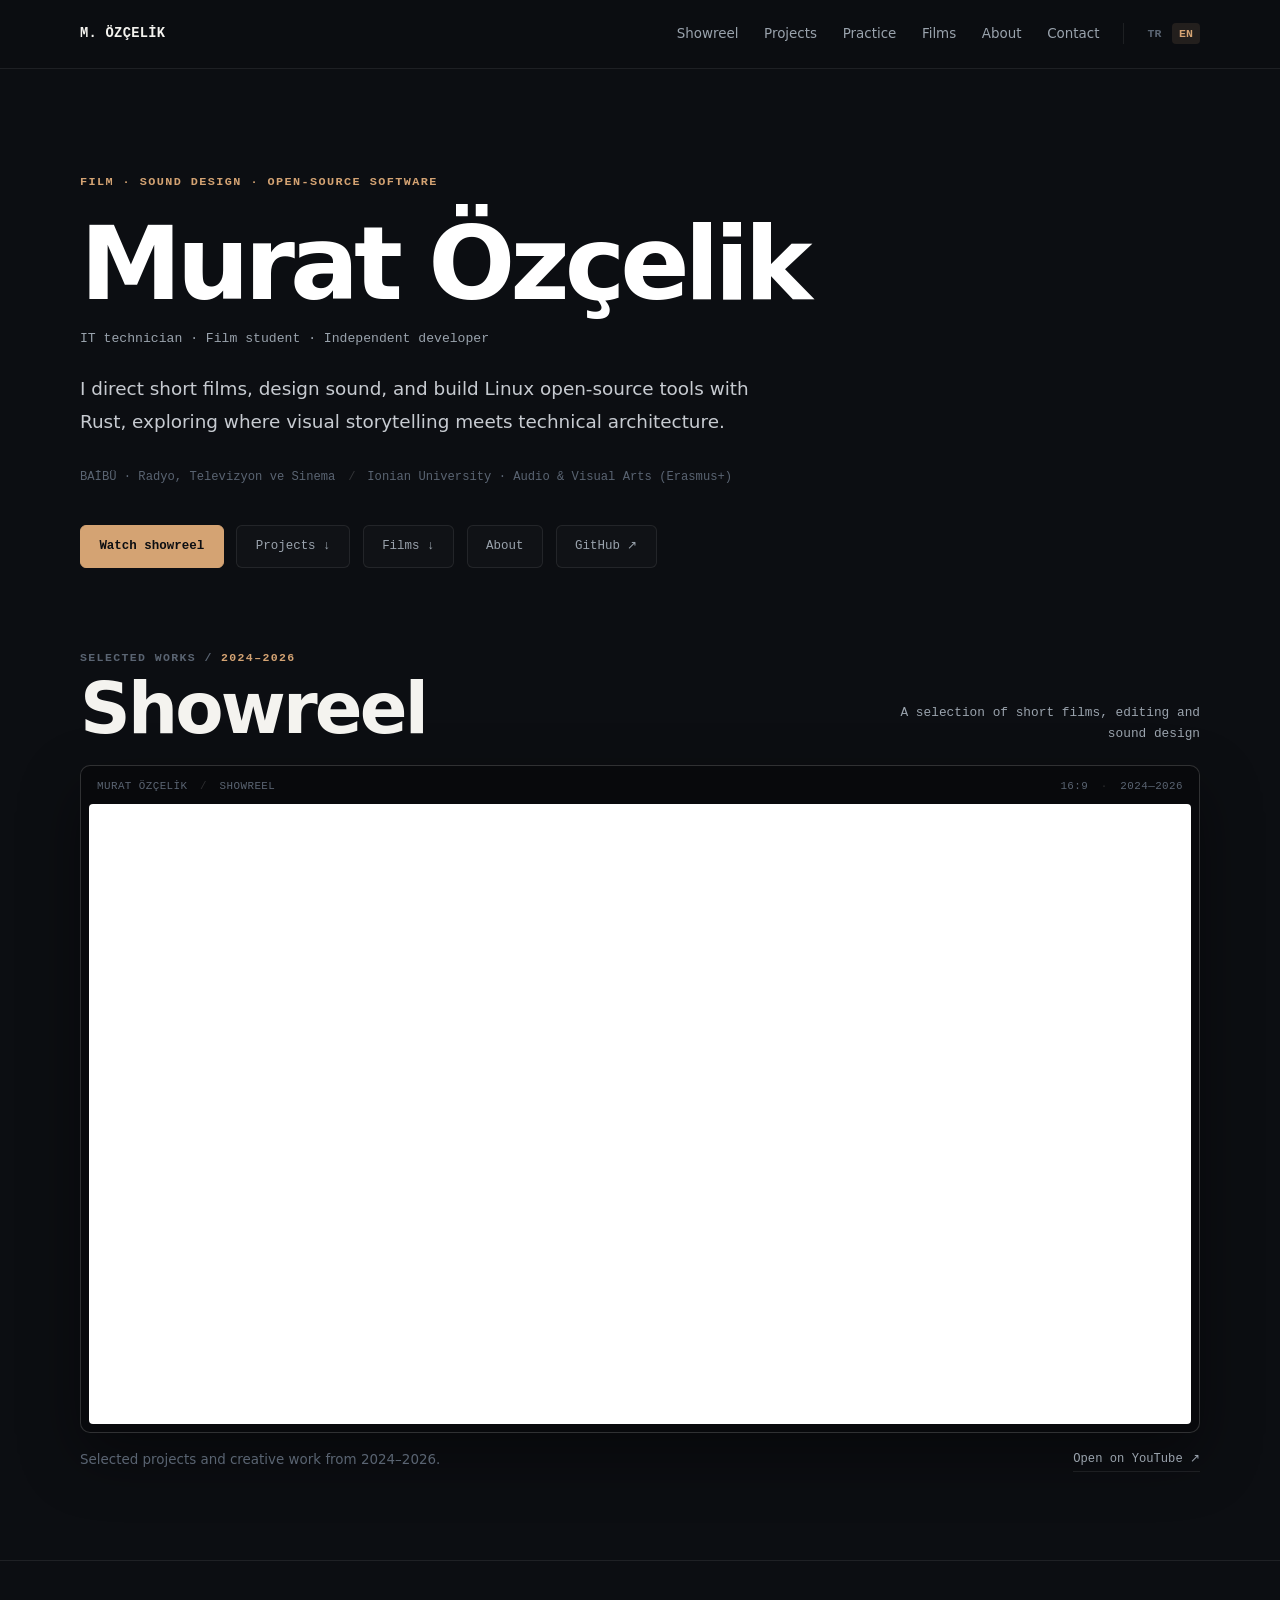
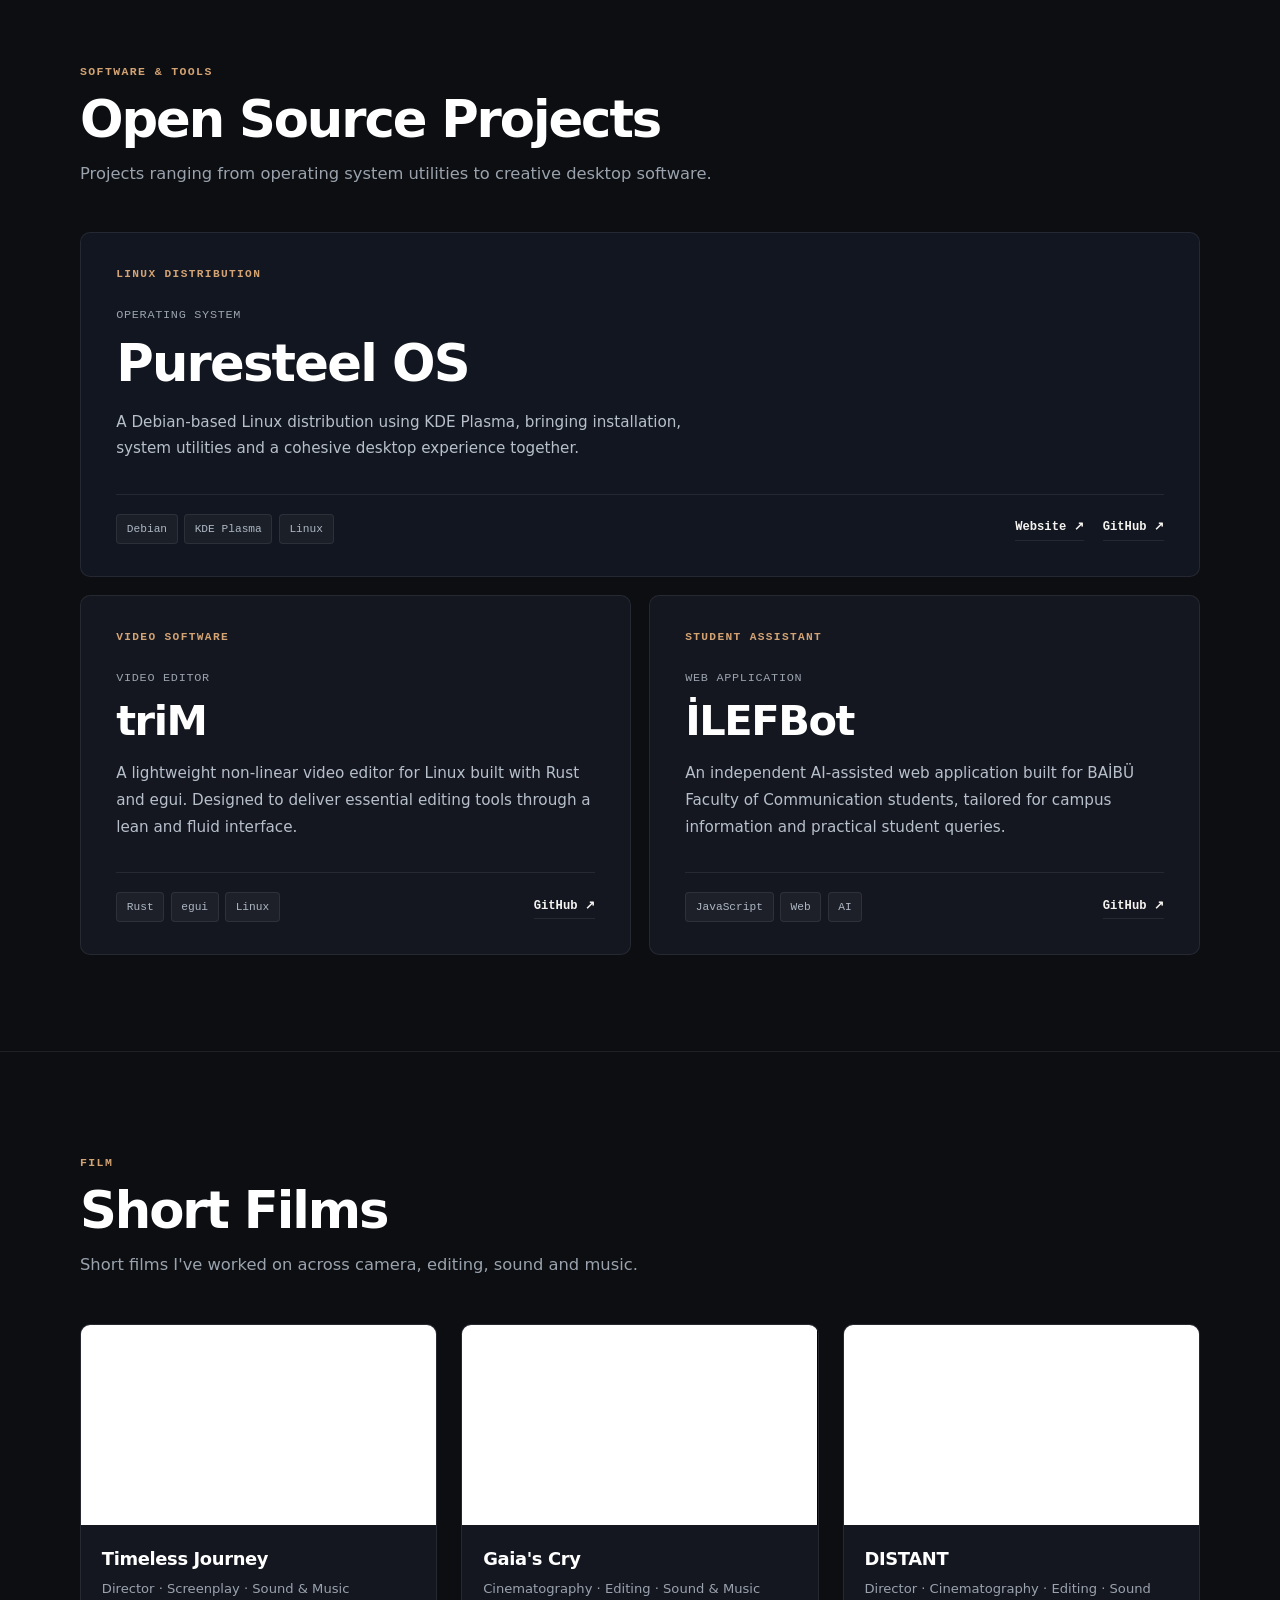
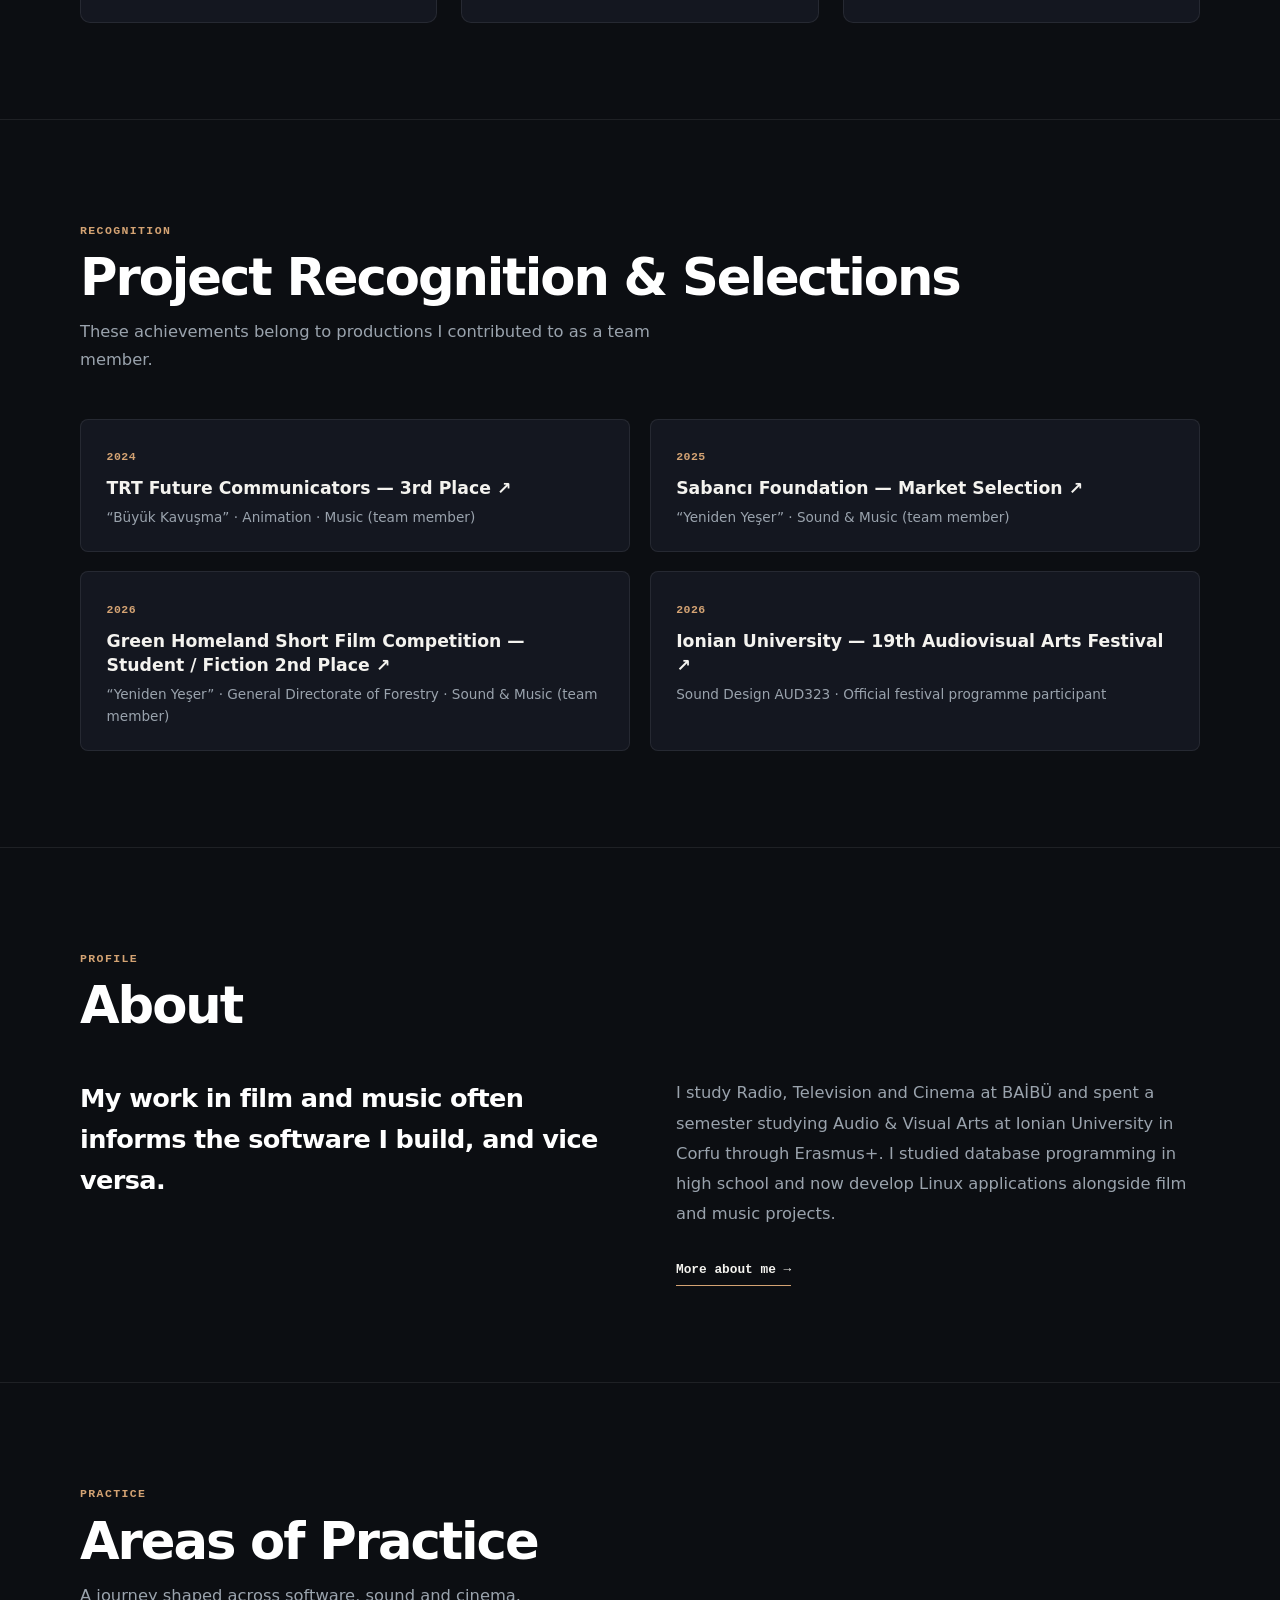
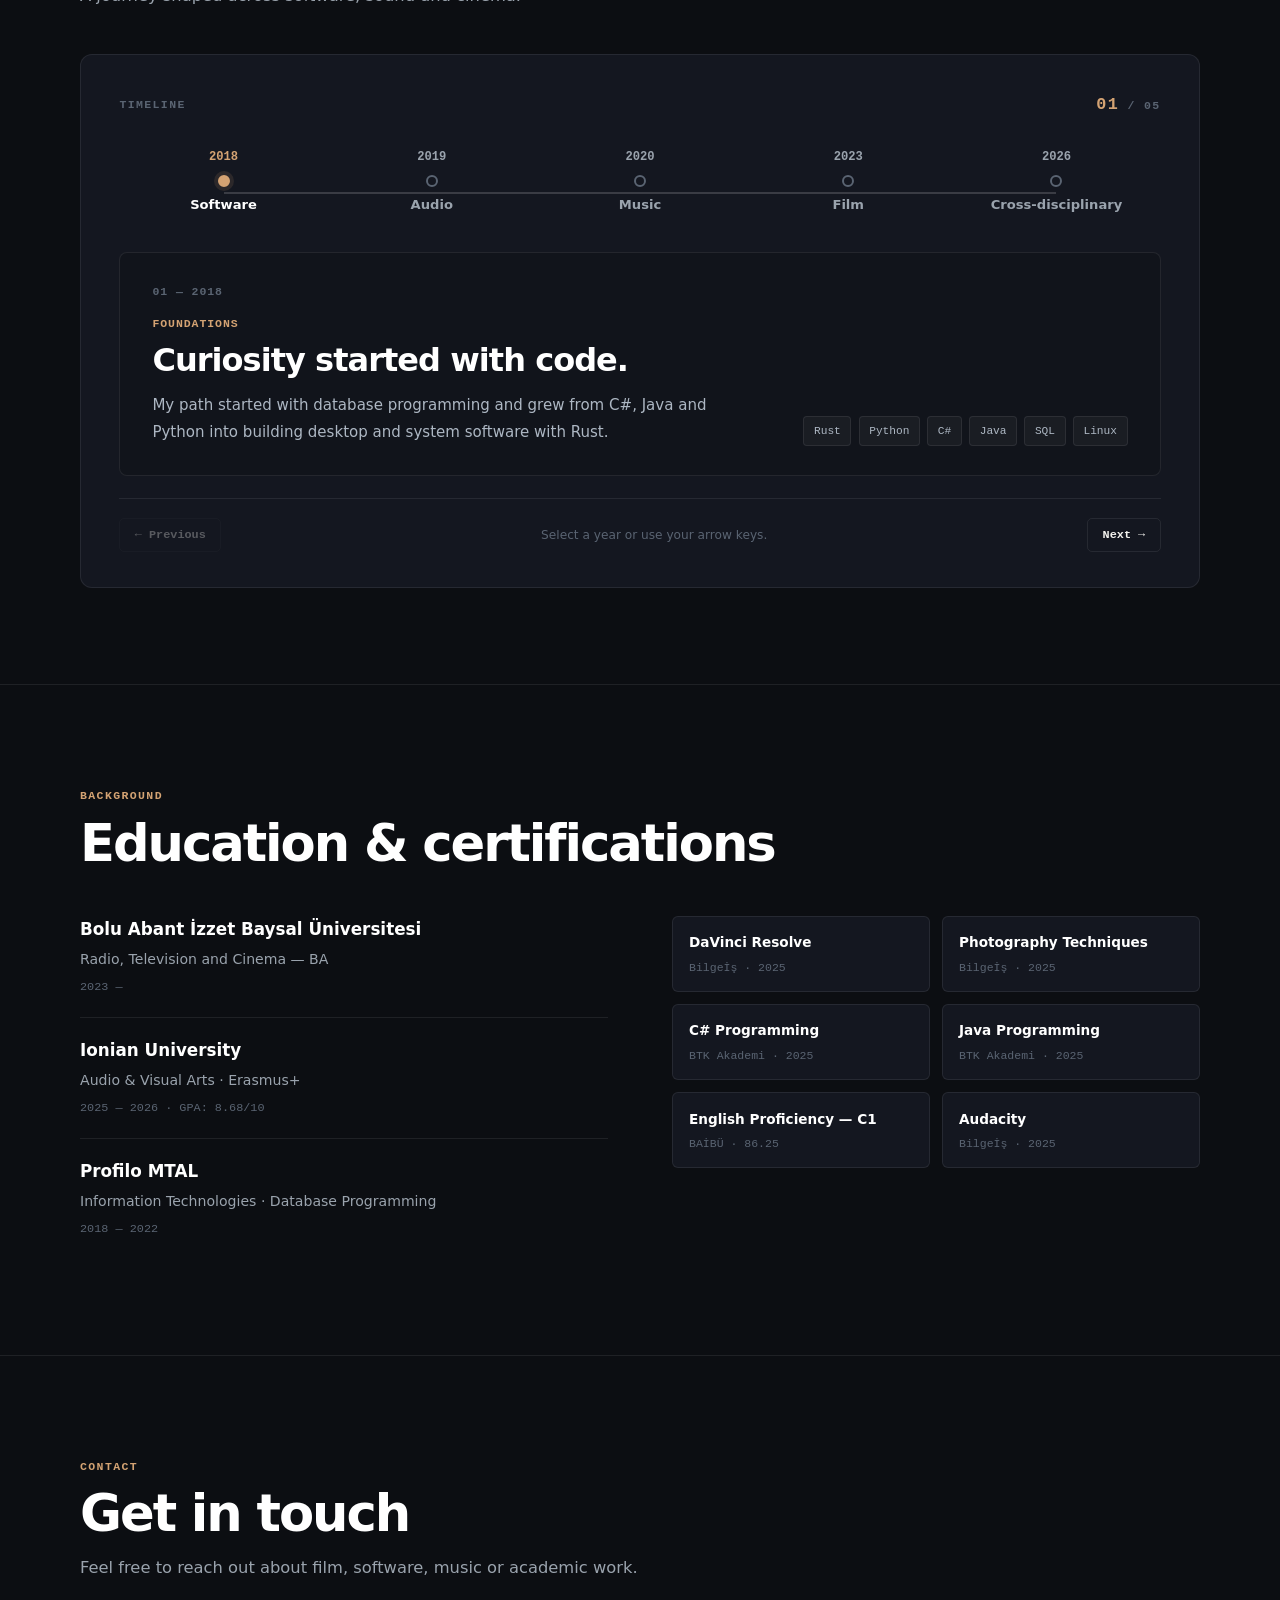
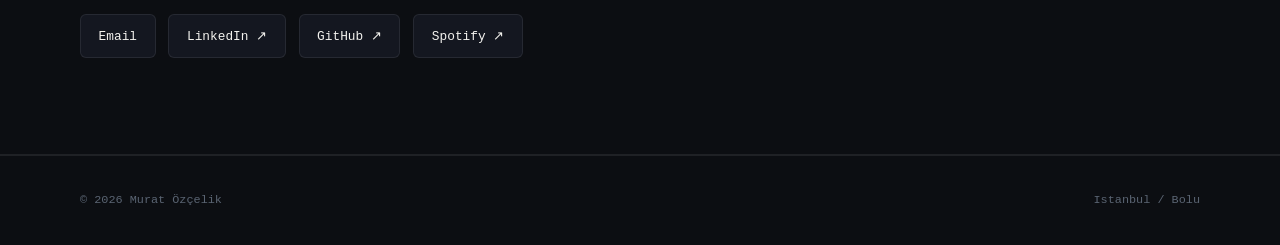
==== commit 1f813894: "refactor(portfolio): clean up design aesthetics and set triM tech stack to Rust" ====
--- a/index.html
+++ b/index.html
@@ -48,23 +48,23 @@
 
 <header class="hero" id="top">
   <div class="wrap">
-    <div class="hero-overline"><span class="live-dot" aria-hidden="true"></span><span data-tr="PORTFOLYO / 2026" data-en="PORTFOLIO / 2026">PORTFOLYO / 2026</span><span class="hero-overline-rule" aria-hidden="true"></span><span data-tr="SİNEMA · SES · YAZILIM" data-en="FILM · AUDIO · SOFTWARE">SİNEMA · SES · YAZILIM</span></div>
-    <p class="kicker" data-tr="Bilişim teknisyeni · RTS öğrencisi · Açık kaynak geliştiricisi" data-en="IT technician · Film student · Open-source developer">Bilişim teknisyeni · RTS öğrencisi · Açık kaynak geliştiricisi</p>
-    <h1><span class="hero-first">Murat</span> <span class="hero-last">Özçelik</span></h1>
-    <p class="hero-copy" data-tr="Filmden müziğe, yazılımdan görsel anlatıya uzanan çalışmalar üretiyorum. Farklı alanların birbirine dokunduğu işlerin peşindeyim." data-en="I create across film, music, software and visual storytelling, exploring where those disciplines meet.">Filmden müziğe, yazılımdan görsel anlatıya uzanan çalışmalar üretiyorum. Farklı alanların birbirine dokunduğu işlerin peşindeyim.</p>
-    <div class="hero-meta"><span>BAİBÜ · Radyo, Televizyon ve Sinema</span><span data-tr="Ionian University · Görsel-İşitsel Sanatlar" data-en="Ionian University · Audio &amp; Visual Arts">Ionian University · Görsel-İşitsel Sanatlar</span></div>
-    <div class="hero-actions"><a class="hero-showreel-link" href="#showreel" data-tr="▶ Showreel’i izle" data-en="▶ Watch my showreel">▶ Showreel’i izle</a><a href="#projeler" data-tr="Projeler ↓" data-en="Projects ↓">Projeler ↓</a><a href="about.html" data-tr="Hakkımda" data-en="About">Hakkımda</a><a href="https://github.com/MOzcelik14" target="_blank" rel="noopener">GitHub ↗</a></div>
+    <p class="hero-kicker" data-tr="Sinema · Ses Tasarımı · Açık Kaynak Yazılım" data-en="Film · Sound Design · Open-Source Software">Sinema · Ses Tasarımı · Açık Kaynak Yazılım</p>
+    <h1>Murat Özçelik</h1>
+    <p class="kicker" data-tr="Bilişim teknisyeni · RTS öğrencisi · Bağımsız geliştirici" data-en="IT technician · Film student · Independent developer">Bilişim teknisyeni · RTS öğrencisi · Bağımsız geliştirici</p>
+    <p class="hero-copy" data-tr="Film yönetmenliği, ses tasarımı ve Linux odaklı açık kaynak yazılım projeleri üretiyorum. Görsel anlatı ile teknik mimarinin kesiştiği alanlara odaklanıyorum." data-en="I direct short films, design sound, and build Linux open-source tools with Rust, exploring where visual storytelling meets technical architecture.">Film yönetmenliği, ses tasarımı ve Linux odaklı açık kaynak yazılım projeleri üretiyorum. Görsel anlatı ile teknik mimarinin kesiştiği alanlara odaklanıyorum.</p>
+    <div class="hero-meta"><span>BAİBÜ · Radyo, Televizyon ve Sinema</span><span data-tr="Ionian University · Görsel-İşitsel Sanatlar (Erasmus+)" data-en="Ionian University · Audio &amp; Visual Arts (Erasmus+)">Ionian University · Görsel-İşitsel Sanatlar (Erasmus+)</span></div>
+    <div class="hero-actions"><a class="hero-showreel-link" href="#showreel" data-tr="Showreel’i izle" data-en="Watch showreel">Showreel’i izle</a><a href="#projeler" data-tr="Projeler ↓" data-en="Projects ↓">Projeler ↓</a><a href="#filmler" data-tr="Filmler ↓" data-en="Films ↓">Filmler ↓</a><a href="about.html" data-tr="Hakkımda" data-en="About">Hakkımda</a><a href="https://github.com/MOzcelik14" target="_blank" rel="noopener">GitHub ↗</a></div>
 
     <div class="showreel-feature" id="showreel" aria-labelledby="showreel-title">
       <div class="showreel-feature-head">
         <div>
           <p class="showreel-label"><span data-tr="SEÇİLİ ÇALIŞMALAR" data-en="SELECTED WORKS">SEÇİLİ ÇALIŞMALAR</span> <span aria-hidden="true">/</span> 2024–2026</p>
-          <h2 class="showreel-title" id="showreel-title">SHOWREEL<span class="showreel-stop">.</span></h2>
+          <h2 class="showreel-title" id="showreel-title">Showreel</h2>
         </div>
-        <p class="showreel-subtitle" data-tr="Kendi çalışmalarımdan bir seçki" data-en="A selection of my work">Kendi çalışmalarımdan bir seçki</p>
+        <p class="showreel-subtitle" data-tr="Kısa film, kurgu ve ses çalışmalarından bir seçki" data-en="A selection of short films, editing and sound design">Kısa film, kurgu ve ses çalışmalarından bir seçki</p>
       </div>
       <div class="showreel-frame">
-        <div class="showreel-frame-top" aria-hidden="true"><span><i></i> MURAT ÖZÇELİK <span class="showreel-frame-divider">/</span> SHOWREEL</span><span>16:9 <span class="showreel-frame-divider">·</span> 2024—26</span></div>
+        <div class="showreel-frame-top" aria-hidden="true"><span>MURAT ÖZÇELİK <span class="showreel-frame-divider">/</span> SHOWREEL</span><span>16:9 <span class="showreel-frame-divider">·</span> 2024—2026</span></div>
         <div class="showreel-player">
           <iframe src="https://www.youtube-nocookie.com/embed/x4S_wHrbVSY?rel=0&amp;playsinline=1" title="Murat Özçelik — Showreel (2024–2026)" loading="eager" referrerpolicy="strict-origin-when-cross-origin" allow="accelerometer; autoplay; clipboard-write; encrypted-media; gyroscope; picture-in-picture; web-share" allowfullscreen></iframe>
         </div>
@@ -79,34 +79,34 @@
 
 <main id="content">
 <section id="projeler" class="projects-section"><div class="wrap">
-  <div class="section-head"><div><div class="eyebrow" data-tr="01 / Seçili projeler" data-en="01 / Selected projects">01 / Seçili projeler</div><h2 class="section-title" data-tr="Projeler" data-en="Projects">Projeler</h2><p class="section-copy" data-tr="Fikirden çalışan bir ürüne dönüşen işler." data-en="Ideas that became working projects.">Fikirden çalışan bir ürüne dönüşen işler.</p></div><span class="section-index">01</span></div>
+  <div class="section-head"><div><div class="eyebrow" data-tr="Yazılım & Araçlar" data-en="Software & Tools">Yazılım & Araçlar</div><h2 class="section-title" data-tr="Açık Kaynak Projeler" data-en="Open Source Projects">Açık Kaynak Projeler</h2><p class="section-copy" data-tr="İşletim sistemi araçlarından yaratıcı masaüstü yazılımlarına kadar geliştirdiğim projeler." data-en="Projects ranging from operating system utilities to creative desktop software.">İşletim sistemi araçlarından yaratıcı masaüstü yazılımlarına kadar geliştirdiğim projeler.</p></div></div>
   <div class="project-grid">
     <article class="project-card project-featured">
-      <div class="project-topline"><span data-tr="01 / LINUX DAĞITIMI" data-en="01 / LINUX DISTRIBUTION">01 / LINUX DAĞITIMI</span><span class="project-symbol" aria-hidden="true">↗</span></div>
-      <div class="project-content"><p class="project-overline" data-tr="Öne çıkan proje" data-en="Featured project">Öne çıkan proje</p><h3>Puresteel OS<span class="title-period">.</span></h3>
-        <p data-tr="Debian temelli, KDE Plasma masaüstünü kullanan Linux dağıtımı. Kurulum deneyiminden sistem araçlarına kadar bütünlüklü bir işletim sistemi projesi." data-en="A Debian-based Linux distribution using KDE Plasma, bringing installation, system utilities and the desktop experience into one project.">Debian temelli, KDE Plasma masaüstünü kullanan Linux dağıtımı. Kurulum deneyiminden sistem araçlarına kadar bütünlüklü bir işletim sistemi projesi.</p>
+      <div class="project-topline"><span data-tr="LINUX DAĞITIMI" data-en="LINUX DISTRIBUTION">LINUX DAĞITIMI</span></div>
+      <div class="project-content"><p class="project-overline" data-tr="İşletim Sistemi" data-en="Operating System">İşletim Sistemi</p><h3>Puresteel OS</h3>
+        <p data-tr="Debian temelli, KDE Plasma masaüstünü kullanan bağımsız Linux dağıtımı. Kurulum deneyiminden sistem araçlarına kadar bütünlüklü bir masaüstü projesi." data-en="A Debian-based Linux distribution using KDE Plasma, bringing installation, system utilities and a cohesive desktop experience together.">Debian temelli, KDE Plasma masaüstünü kullanan bağımsız Linux dağıtımı. Kurulum deneyiminden sistem araçlarına kadar bütünlüklü bir masaüstü projesi.</p>
       </div>
       <div class="project-bottom"><div class="project-tags"><span>Debian</span><span>KDE Plasma</span><span>Linux</span></div><div class="project-card-links"><a href="https://mozcelik14.github.io/Puresteel-OS/" target="_blank" rel="noopener noreferrer" data-tr="Web sitesi ↗" data-en="Website ↗">Web sitesi ↗</a><a href="https://github.com/MOzcelik14/Puresteel-OS" target="_blank" rel="noopener noreferrer">GitHub ↗</a></div></div>
     </article>
     <article class="project-card">
-      <div class="project-topline"><span data-tr="02 / VİDEO YAZILIMI" data-en="02 / VIDEO SOFTWARE">02 / VİDEO YAZILIMI</span><span class="project-symbol" aria-hidden="true">↗</span></div>
-      <div class="project-content"><p class="project-overline" data-tr="Video düzenleme" data-en="Video editing">Video düzenleme</p><h3>triM<span class="title-period">.</span></h3>
-        <p data-tr="Linux için geliştirdiğim hafif, doğrusal olmayan video editörü. Temel kurgu işlerini açık ve sade bir arayüzle sunmayı hedefliyor." data-en="A lightweight non-linear video editor I'm developing for Linux, designed around essential editing tools and an approachable interface.">Linux için geliştirdiğim hafif, doğrusal olmayan video editörü. Temel kurgu işlerini açık ve sade bir arayüzle sunmayı hedefliyor.</p>
+      <div class="project-topline"><span data-tr="VİDEO YAZILIMI" data-en="VIDEO SOFTWARE">VİDEO YAZILIMI</span></div>
+      <div class="project-content"><p class="project-overline" data-tr="Kurgu Editörü" data-en="Video Editor">Kurgu Editörü</p><h3>triM</h3>
+        <p data-tr="Linux için Rust ve egui ile geliştirdiğim hafif, doğrusal olmayan video editörü. Temel kurgu işlevlerini hızlı, hafif ve sade bir arayüzle sunar." data-en="A lightweight non-linear video editor for Linux built with Rust and egui. Designed to deliver essential editing tools through a lean and fluid interface.">Linux için Rust ve egui ile geliştirdiğim hafif, doğrusal olmayan video editörü. Temel kurgu işlevlerini hızlı, hafif ve sade bir arayüzle sunar.</p>
       </div>
-      <div class="project-bottom"><div class="project-tags"><span>Python</span><span>Video</span><span>Linux</span></div><div class="project-card-links"><a href="https://github.com/MOzcelik14/triM" target="_blank" rel="noopener noreferrer">GitHub ↗</a></div></div>
+      <div class="project-bottom"><div class="project-tags"><span>Rust</span><span>egui</span><span>Linux</span></div><div class="project-card-links"><a href="https://github.com/MOzcelik14/triM" target="_blank" rel="noopener noreferrer">GitHub ↗</a></div></div>
     </article>
     <article class="project-card">
-      <div class="project-topline"><span data-tr="03 / ÖĞRENCİ ASİSTANI" data-en="03 / STUDENT ASSISTANT">03 / ÖĞRENCİ ASİSTANI</span><span class="project-symbol" aria-hidden="true">↗</span></div>
-      <div class="project-content"><p class="project-overline" data-tr="Web uygulaması" data-en="Web application">Web uygulaması</p><h3>İLEFBot<span class="title-period">.</span></h3>
-        <p data-tr="BAİBÜ İletişim Fakültesi öğrencileri için hazırladığım bağımsız yapay zekâ destekli asistan. Çoklu sohbet, hızlı erişim ve mobil kullanım odağında." data-en="An independent AI-assisted web app for BAİBÜ Faculty of Communication students, built around conversations, quick access and mobile usability.">BAİBÜ İletişim Fakültesi öğrencileri için hazırladığım bağımsız yapay zekâ destekli asistan. Çoklu sohbet, hızlı erişim ve mobil kullanım odağında.</p>
+      <div class="project-topline"><span data-tr="ÖĞRENCİ ASİSTANI" data-en="STUDENT ASSISTANT">ÖĞRENCİ ASİSTANI</span></div>
+      <div class="project-content"><p class="project-overline" data-tr="Web Uygulaması" data-en="Web Application">Web Uygulaması</p><h3>İLEFBot</h3>
+        <p data-tr="BAİBÜ İletişim Fakültesi öğrencileri için geliştirdiğim bağımsız yapay zekâ destekli asistan. Fakülte bilgileri, ders notları ve pratik kampüs erişimi için tasarlandı." data-en="An independent AI-assisted web application built for BAİBÜ Faculty of Communication students, tailored for campus information and practical student queries.">BAİBÜ İletişim Fakültesi öğrencileri için geliştirdiğim bağımsız yapay zekâ destekli asistan. Fakülte bilgileri, ders notları ve pratik kampüs erişimi için tasarlandı.</p>
       </div>
-      <div class="project-bottom"><div class="project-tags"><span>JavaScript</span><span>Web</span><span data-tr="Yapay zekâ" data-en="AI">Yapay zekâ</span></div><div class="project-card-links"><a href="https://github.com/MOzcelik14/ILEFBot" target="_blank" rel="noopener noreferrer">GitHub ↗</a></div></div>
+      <div class="project-bottom"><div class="project-tags"><span>JavaScript</span><span>Web</span><span data-tr="Yapay Zekâ" data-en="AI">Yapay Zekâ</span></div><div class="project-card-links"><a href="https://github.com/MOzcelik14/ILEFBot" target="_blank" rel="noopener noreferrer">GitHub ↗</a></div></div>
     </article>
   </div>
 </div></section>
 
 <section id="filmler"><div class="wrap">
-  <div class="section-head"><div><div class="eyebrow">Film</div><h2 class="section-title" data-tr="Kısa filmler" data-en="Short films">Kısa filmler</h2><p class="section-copy" data-tr="Kamera, kurgu, ses ve müzik çalışmalarında yer aldığım kısa filmler." data-en="Short films I've worked on across camera, editing, sound and music.">Kamera, kurgu, ses ve müzik çalışmalarında yer aldığım kısa filmler.</p></div><span class="section-index">02</span></div>
+  <div class="section-head"><div><div class="eyebrow" data-tr="Sinema" data-en="Film">Sinema</div><h2 class="section-title" data-tr="Kısa Filmler" data-en="Short Films">Kısa Filmler</h2><p class="section-copy" data-tr="Kamera, kurgu, ses ve müzik çalışmalarında yer aldığım kısa filmler." data-en="Short films I've worked on across camera, editing, sound and music.">Kamera, kurgu, ses ve müzik çalışmalarında yer aldığım kısa filmler.</p></div></div>
   <div class="films">
     <article class="film"><div class="film-media"><iframe loading="lazy" src="https://www.youtube-nocookie.com/embed/FaE6MVLz2mk?rel=0" title="Zamansız Yolculuk" allow="accelerometer; encrypted-media; gyroscope; picture-in-picture" allowfullscreen></iframe></div><div class="film-body"><h3 data-tr="Zamansız Yolculuk" data-en="Timeless Journey">Zamansız Yolculuk</h3><p data-tr="Yönetmenlik · Senaryo · Ses ve Müzik" data-en="Director · Screenplay · Sound & Music">Yönetmenlik · Senaryo · Ses ve Müzik</p></div></article>
     <article class="film"><div class="film-media"><iframe loading="lazy" src="https://www.youtube-nocookie.com/embed/VOI6pa3I4jM?rel=0" title="Gaia'nın Çığlığı" allow="accelerometer; encrypted-media; gyroscope; picture-in-picture" allowfullscreen></iframe></div><div class="film-body"><h3 data-tr="Gaia'nın Çığlığı" data-en="Gaia's Cry">Gaia'nın Çığlığı</h3><p data-tr="Görüntü Yönetmenliği · Kurgu · Ses ve Müzik" data-en="Cinematography · Editing · Sound & Music">Görüntü Yönetmenliği · Kurgu · Ses ve Müzik</p></div></article>
@@ -115,19 +115,19 @@
 </div></section>
 
 <section id="oduller"><div class="wrap">
-  <div class="section-head"><div><div class="eyebrow" data-tr="Başarılar" data-en="Recognition">Başarılar</div><h2 class="section-title" data-tr="Proje başarıları & katılımlar" data-en="Project recognition & participation">Proje başarıları & katılımlar</h2><p class="section-copy" data-tr="Bu başarılar ekip üyesi olarak katkıda bulunduğum yapımlara aittir." data-en="These achievements belong to productions I contributed to as a team member.">Bu başarılar ekip üyesi olarak katkıda bulunduğum yapımlara aittir.</p></div><span class="section-index">03</span></div>
+  <div class="section-head"><div><div class="eyebrow" data-tr="Başarılar" data-en="Recognition">Başarılar</div><h2 class="section-title" data-tr="Proje Başarıları & Katılımlar" data-en="Project Recognition & Selections">Proje Başarıları & Katılımlar</h2><p class="section-copy" data-tr="Bu başarılar ekip üyesi olarak katkıda bulunduğum yapımlara aittir." data-en="These achievements belong to productions I contributed to as a team member.">Bu başarılar ekip üyesi olarak katkıda bulunduğum yapımlara aittir.</p></div></div>
   <div class="credits"><article class="credit"><span class="year">2024</span><h3><a href="https://www.youtube.com/watch?v=8ODBioc6kPo" target="_blank" rel="noopener" data-tr="TRT Geleceğin İletişimcileri — Üçüncülük ↗" data-en="TRT Future Communicators — 3rd Place ↗">TRT Geleceğin İletişimcileri — Üçüncülük ↗</a></h3><p data-tr="“Büyük Kavuşma” · Animasyon · Müzik (ekip üyesi)" data-en="“Büyük Kavuşma” · Animation · Music (team member)">“Büyük Kavuşma” · Animasyon · Müzik (ekip üyesi)</p></article><article class="credit"><span class="year">2025</span><h3><a href="https://www.youtube.com/watch?v=_D5XBpl4Dr8" target="_blank" rel="noopener" data-tr="Sabancı Vakfı — Market Seçkisi ↗" data-en="Sabancı Foundation — Market Selection ↗">Sabancı Vakfı — Market Seçkisi ↗</a></h3><p data-tr="“Yeniden Yeşer” · Ses & Müzik (ekip üyesi)" data-en="“Yeniden Yeşer” · Sound & Music (team member)">“Yeniden Yeşer” · Ses & Müzik (ekip üyesi)</p></article><article class="credit"><span class="year">2026</span><h3><a href="https://www.youtube.com/watch?v=_D5XBpl4Dr8" target="_blank" rel="noopener" data-tr="Yeşil Vatan Kısa Film Yarışması — Öğrenci / Kurmaca İkincilik ↗" data-en="Green Homeland Short Film Competition — Student / Fiction 2nd Place ↗">Yeşil Vatan Kısa Film Yarışması — Öğrenci / Kurmaca İkincilik ↗</a></h3><p data-tr="“Yeniden Yeşer” · Orman Genel Müdürlüğü · Ses & Müzik (ekip üyesi)" data-en="“Yeniden Yeşer” · General Directorate of Forestry · Sound & Music (team member)">“Yeniden Yeşer” · Orman Genel Müdürlüğü · Ses & Müzik (ekip üyesi)</p></article><article class="credit"><span class="year">2026</span><h3><a href="https://avarts.ionio.gr/festival/2026/en/events/773" target="_blank" rel="noopener" data-tr="Ionian University — 19. Görsel-İşitsel Sanatlar Festivali ↗" data-en="Ionian University — 19th Audiovisual Arts Festival ↗">Ionian University — 19. Görsel-İşitsel Sanatlar Festivali ↗</a></h3><p data-tr="Ses Tasarımı AUD323 · Resmî festival programı katılımı" data-en="Sound Design AUD323 · Official festival programme participant">Ses Tasarımı AUD323 · Resmî festival programı katılımı</p></article></div>
 </div></section>
 
 <section id="hakkinda"><div class="wrap">
-  <div class="section-head"><div><div class="eyebrow" data-tr="Profil" data-en="Profile">Profil</div><h2 class="section-title" data-tr="Hakkında" data-en="About">Hakkında</h2></div><span class="section-index">04</span></div>
+  <div class="section-head"><div><div class="eyebrow" data-tr="Profil" data-en="Profile">Profil</div><h2 class="section-title" data-tr="Hakkında" data-en="About">Hakkında</h2></div></div>
   <div class="about-grid"><p class="about-lead" data-tr="Film çekerken edindiğim ses deneyimini yazılım projelerime, yazılımla öğrendiklerimi de film ve müzik işlerime taşıyorum." data-en="My work in film and music often informs the software I build, and vice versa.">Film çekerken edindiğim ses deneyimini yazılım projelerime, yazılımla öğrendiklerimi de film ve müzik işlerime taşıyorum.</p><div class="about-body"><p data-tr="BAİBÜ Radyo, Televizyon ve Sinema öğrencisiyim. Erasmus+ ile Korfu'daki Ionian University'de bir dönem Görsel-İşitsel Sanatlar eğitimi aldım. Lisede veritabanı programcılığı okudum; bugün Linux uygulamaları geliştirirken kısa film ve müzik üretmeye devam ediyorum." data-en="I study Radio, Television and Cinema at BAİBÜ and spent a semester studying Audio &amp; Visual Arts at Ionian University in Corfu through Erasmus+. I studied database programming in high school and now develop Linux applications alongside film and music projects.">BAİBÜ Radyo, Televizyon ve Sinema öğrencisiyim. Erasmus+ ile Korfu'daki Ionian University'de bir dönem Görsel-İşitsel Sanatlar eğitimi aldım. Lisede veritabanı programcılığı okudum; bugün Linux uygulamaları geliştirirken kısa film ve müzik üretmeye devam ediyorum.</p><a class="btn" href="about.html" data-tr="Daha fazlası →" data-en="More about me →">Daha fazlası →</a></div></div>
 </div></section>
 
 <section id="yetenekler" class="practice-section"><div class="wrap">
-  <div class="section-head"><div><div class="eyebrow" data-tr="05 / Çalışma alanları" data-en="05 / Practice">05 / Çalışma alanları</div><h2 class="section-title" data-tr="Çalışma alanları" data-en="Areas of practice">Çalışma alanları</h2><p class="section-copy" data-tr="Üretim yolculuğumun farklı durakları. Bir yılı seçerek neler yaptığımı keşfet." data-en="Different stages of my creative practice. Choose a year to explore.">Üretim yolculuğumun farklı durakları. Bir yılı seçerek neler yaptığımı keşfet.</p></div><span class="section-index">05</span></div>
+  <div class="section-head"><div><div class="eyebrow" data-tr="Çalışma Alanları" data-en="Practice">Çalışma Alanları</div><h2 class="section-title" data-tr="Çalışma Alanları" data-en="Areas of Practice">Çalışma Alanları</h2><p class="section-copy" data-tr="Yazılım, ses ve sinemayla şekillenen üretim süreci." data-en="A journey shaped across software, sound and cinema.">Yazılım, ses ve sinemayla şekillenen üretim süreci.</p></div></div>
   <div class="practice-shell" data-practice>
-    <div class="practice-topline"><span data-tr="ALANLAR / ZAMAN İÇİNDE" data-en="PRACTICE / OVER TIME">ALANLAR / ZAMAN İÇİNDE</span><span class="practice-count"><strong id="practiceIndex">01</strong> / 05</span></div>
+    <div class="practice-topline"><span data-tr="ZAMAN ÇİZELGESİ" data-en="TIMELINE">ZAMAN ÇİZELGESİ</span><span class="practice-count"><strong id="practiceIndex">01</strong> / 05</span></div>
     <div class="practice-rail-scroll"><div class="practice-rail" role="tablist" aria-label="Çalışma alanları zaman çizelgesi">
       <button type="button" class="practice-tab is-active" id="practice-tab-0" role="tab" aria-selected="true" aria-controls="practice-panel-0" tabindex="0" data-index="0"><span class="practice-year">2018</span><span class="practice-dot" aria-hidden="true"></span><span class="practice-name" data-tr="Yazılım" data-en="Software">Yazılım</span></button>
       <button type="button" class="practice-tab" id="practice-tab-1" role="tab" aria-selected="false" aria-controls="practice-panel-1" tabindex="-1" data-index="1"><span class="practice-year">2019</span><span class="practice-dot" aria-hidden="true"></span><span class="practice-name" data-tr="Ses" data-en="Audio">Ses</span></button>
@@ -136,18 +136,18 @@
       <button type="button" class="practice-tab" id="practice-tab-4" role="tab" aria-selected="false" aria-controls="practice-panel-4" tabindex="-1" data-index="4"><span class="practice-year">2026</span><span class="practice-dot" aria-hidden="true"></span><span class="practice-name" data-tr="Birlikte üretim" data-en="Cross-disciplinary">Birlikte üretim</span></button>
     </div></div>
     <div class="practice-panels">
-      <article class="practice-panel" id="practice-panel-0" role="tabpanel" aria-labelledby="practice-tab-0" tabindex="0"><div class="practice-panel-index">01 — 2018</div><div class="practice-panel-content"><div><p class="practice-label" data-tr="Temeller" data-en="Foundations">Temeller</p><h3 data-tr="Yazılımla başlayan merak." data-en="Curiosity started with code.">Yazılımla başlayan merak.</h3><p data-tr="Veritabanı programcılığıyla başlayan yolculuğum, bugün kendi araçlarımı geliştirdiğim açık kaynak projelere uzanıyor." data-en="My journey began with database programming and has grown into open-source tools I build and use myself.">Veritabanı programcılığıyla başlayan yolculuğum, bugün kendi araçlarımı geliştirdiğim açık kaynak projelere uzanıyor.</p></div><div class="practice-competencies"><span>Python</span><span>C#</span><span>Java</span><span>SQL</span><span>Linux</span></div></div></article>
+      <article class="practice-panel" id="practice-panel-0" role="tabpanel" aria-labelledby="practice-tab-0" tabindex="0"><div class="practice-panel-index">01 — 2018</div><div class="practice-panel-content"><div><p class="practice-label" data-tr="Temeller" data-en="Foundations">Temeller</p><h3 data-tr="Yazılımla başlayan merak." data-en="Curiosity started with code.">Yazılımla başlayan merak.</h3><p data-tr="Veritabanı programcılığıyla başlayan yazılım ilgim; C#, Java, Python ve ardından Rust ile sistem ve masaüstü araçları geliştirmeye evrildi." data-en="My path started with database programming and grew from C#, Java and Python into building desktop and system software with Rust.">Veritabanı programcılığıyla başlayan yazılım ilgim; C#, Java, Python ve ardından Rust ile sistem ve masaüstü araçları geliştirmeye evrildi.</p></div><div class="practice-competencies"><span>Rust</span><span>Python</span><span>C#</span><span>Java</span><span>SQL</span><span>Linux</span></div></div></article>
       <article class="practice-panel" id="practice-panel-1" role="tabpanel" aria-labelledby="practice-tab-1" tabindex="0" hidden><div class="practice-panel-index">02 — 2019</div><div class="practice-panel-content"><div><p class="practice-label" data-tr="İlk kayıtlar" data-en="Early recordings">İlk kayıtlar</p><h3 data-tr="Sesin ayrıntılarını keşfetmek." data-en="Learning to listen closely.">Sesin ayrıntılarını keşfetmek.</h3><p data-tr="Çok kanallı kayıtları inceleyerek başladığım ses merakı, zaman içinde kurgu, miks ve film sesine dönüştü." data-en="Exploring multitrack recordings sparked an interest that later grew into editing, mixing and sound for film.">Çok kanallı kayıtları inceleyerek başladığım ses merakı, zaman içinde kurgu, miks ve film sesine dönüştü.</p></div><div class="practice-competencies"><span data-tr="Ses kurgusu" data-en="Sound editing">Ses kurgusu</span><span data-tr="Miksaj" data-en="Mixing">Miksaj</span><span>Audacity</span></div></div></article>
       <article class="practice-panel" id="practice-panel-2" role="tabpanel" aria-labelledby="practice-tab-2" tabindex="0" hidden><div class="practice-panel-index">03 — 2020</div><div class="practice-panel-content"><div><p class="practice-label" data-tr="Müzik üretimi" data-en="Music production">Müzik üretimi</p><h3 data-tr="Ritmin arkasındaki hikâye." data-en="The story behind the rhythm.">Ritmin arkasındaki hikâye.</h3><p data-tr="Ritim üretimi, elektronik müzik ve film müzikleri üzerinde çalışıyorum. Beste ve prodüksiyon, görsel anlatıyla kurduğum ilişkinin önemli bir parçası." data-en="I make beats, electronic music and film scores. Composing and producing are central to how I approach visual storytelling.">Ritim üretimi, elektronik müzik ve film müzikleri üzerinde çalışıyorum. Beste ve prodüksiyon, görsel anlatıyla kurduğum ilişkinin önemli bir parçası.</p></div><div class="practice-competencies"><span>FL Studio</span><span>Ableton</span><span data-tr="Film müziği" data-en="Scoring">Film müziği</span></div></div></article>
       <article class="practice-panel" id="practice-panel-3" role="tabpanel" aria-labelledby="practice-tab-3" tabindex="0" hidden><div class="practice-panel-index">04 — 2023</div><div class="practice-panel-content"><div><p class="practice-label" data-tr="Görsel anlatı" data-en="Visual storytelling">Görsel anlatı</p><h3 data-tr="Hikâyeyi kadrajda aramak." data-en="Finding stories in the frame.">Hikâyeyi kadrajda aramak.</h3><p data-tr="Radyo, Televizyon ve Sinema eğitimimle yönetmenlik, senaryo, görüntü ve kurgu alanlarında üretmeye başladım; kısa film çalışmalarım devam ediyor." data-en="Studying Radio, Television and Cinema brought directing, screenwriting, cinematography and editing into my creative work.">Radyo, Televizyon ve Sinema eğitimimle yönetmenlik, senaryo, görüntü ve kurgu alanlarında üretmeye başladım; kısa film çalışmalarım devam ediyor.</p></div><div class="practice-competencies"><span data-tr="Yönetmenlik" data-en="Directing">Yönetmenlik</span><span data-tr="Senaryo" data-en="Screenwriting">Senaryo</span><span>DaVinci Resolve</span><span>Kdenlive</span></div></div></article>
-      <article class="practice-panel" id="practice-panel-4" role="tabpanel" aria-labelledby="practice-tab-4" tabindex="0" hidden><div class="practice-panel-index">05 — 2026</div><div class="practice-panel-content"><div><p class="practice-label" data-tr="Bugün" data-en="Today">Bugün</p><h3 data-tr="Alanların birbirine karıştığı yerde." data-en="Where disciplines meet.">Alanların birbirine karıştığı yerde.</h3><p data-tr="Kısa film, müzik ve yazılım projelerimi birbirinden ayrı düşünmüyorum. Puresteel OS, triM. ve İLEFBot gibi araçlar geliştirirken sinema üretimini de sürdürüyorum." data-en="Film, music and software inform one another in my practice. I develop projects such as Puresteel OS, triM. and İLEFBot while continuing to make films.">Kısa film, müzik ve yazılım projelerimi birbirinden ayrı düşünmüyorum. Puresteel OS, triM. ve İLEFBot gibi araçlar geliştirirken sinema üretimini de sürdürüyorum.</p></div><div class="practice-competencies"><span data-tr="Film yapımı" data-en="Filmmaking">Film yapımı</span><span data-tr="Açık kaynak" data-en="Open source">Açık kaynak</span><span data-tr="Ses" data-en="Audio">Ses</span><span>Web</span></div></div></article>
+      <article class="practice-panel" id="practice-panel-4" role="tabpanel" aria-labelledby="practice-tab-4" tabindex="0" hidden><div class="practice-panel-index">05 — 2026</div><div class="practice-panel-content"><div><p class="practice-label" data-tr="Bugün" data-en="Today">Bugün</p><h3 data-tr="Alanların kesiştiği üretim." data-en="Where disciplines meet.">Alanların kesiştiği üretim.</h3><p data-tr="Kısa film, müzik ve sistem yazılımlarını bir arada yürütüyorum. Puresteel OS, Rust ile geliştirdiğim triM video editörü ve İLEFBot gibi projeler geliştirirken sinema üretimimi sürdürüyorum." data-en="Film, music and systems programming inform one another in my practice. I develop projects like Puresteel OS, the Rust-based triM video editor and İLEFBot while continuing to make films.">Kısa film, müzik ve sistem yazılımlarını bir arada yürütüyorum. Puresteel OS, Rust ile geliştirdiğim triM video editörü ve İLEFBot gibi projeler geliştirirken sinema üretimimi sürdürüyorum.</p></div><div class="practice-competencies"><span>Rust</span><span data-tr="Film yapımı" data-en="Filmmaking">Film yapımı</span><span data-tr="Açık kaynak" data-en="Open source">Açık kaynak</span><span data-tr="Ses tasarımı" data-en="Sound design">Ses tasarımı</span><span>Linux</span></div></div></article>
     </div>
     <div class="practice-bottom"><button type="button" class="practice-arrow" id="practicePrev" disabled aria-label="Önceki dönem">← <span data-tr="Önceki" data-en="Previous">Önceki</span></button><p data-tr="Yıllara tıkla veya ok tuşlarıyla ilerle." data-en="Select a year or use your arrow keys.">Yıllara tıkla veya ok tuşlarıyla ilerle.</p><button type="button" class="practice-arrow" id="practiceNext" aria-label="Sonraki dönem"><span data-tr="Sonraki" data-en="Next">Sonraki</span> →</button></div>
   </div>
 </div></section>
 
 <section id="egitim"><div class="wrap">
-  <div class="section-head"><div><div class="eyebrow" data-tr="Eğitim" data-en="Background">Eğitim</div><h2 class="section-title" data-tr="Eğitim & sertifikalar" data-en="Education & certifications">Eğitim & sertifikalar</h2></div><span class="section-index">06</span></div>
+  <div class="section-head"><div><div class="eyebrow" data-tr="Eğitim" data-en="Background">Eğitim</div><h2 class="section-title" data-tr="Eğitim & sertifikalar" data-en="Education & certifications">Eğitim & sertifikalar</h2></div></div>
   <div class="two-col"><div><article class="timeline-item"><h3>Bolu Abant İzzet Baysal Üniversitesi</h3><p data-tr="Radyo, Televizyon ve Sinema — Lisans" data-en="Radio, Television and Cinema — BA">Radyo, Televizyon ve Sinema — Lisans</p><div class="when">2023 —</div></article><article class="timeline-item"><h3>Ionian University</h3><p data-tr="Görsel-İşitsel Sanatlar · Erasmus+" data-en="Audio &amp; Visual Arts · Erasmus+">Görsel-İşitsel Sanatlar · Erasmus+</p><div class="when" data-tr="2025 — 2026 · Not ortalaması: 8,68/10" data-en="2025 — 2026 · GPA: 8.68/10">2025 — 2026 · Not ortalaması: 8,68/10</div></article><article class="timeline-item"><h3>Profilo MTAL</h3><p data-tr="Bilişim Teknolojileri · Veritabanı Programcılığı" data-en="Information Technologies · Database Programming">Bilişim Teknolojileri · Veritabanı Programcılığı</p><div class="when">2018 — 2022</div></article></div><div class="certs"><div class="cert"><strong>DaVinci Resolve</strong><span>Bilgeİş · 2025</span></div><div class="cert"><strong data-tr="Fotoğrafçılık Teknikleri" data-en="Photography Techniques">Fotoğrafçılık Teknikleri</strong><span>Bilgeİş · 2025</span></div><div class="cert"><strong data-tr="C# Programlama" data-en="C# Programming">C# Programlama</strong><span>BTK Akademi · 2025</span></div><div class="cert"><strong data-tr="Java Programlama" data-en="Java Programming">Java Programlama</strong><span>BTK Akademi · 2025</span></div><div class="cert"><strong data-tr="İngilizce Yeterlilik — C1" data-en="English Proficiency — C1">İngilizce Yeterlilik — C1</strong><span>BAİBÜ · 86.25</span></div><div class="cert"><strong>Audacity</strong><span>Bilgeİş · 2025</span></div></div></div>
 </div></section>
 
--- a/assets/style.css
+++ b/assets/style.css
@@ -1,489 +1,1282 @@
-:root{
-  color-scheme:dark;
-  --bg:#0f1114;
-  --text:#ece9e2;
-  --muted:#9a9fa7;
-  --faint:#686e77;
-  --line:#292d33;
-  --accent:#d5a45a;
-  --max:980px;
-  --sans:Inter,ui-sans-serif,-apple-system,BlinkMacSystemFont,"Segoe UI",sans-serif;
-  --mono:"JetBrains Mono",ui-monospace,SFMono-Regular,Menlo,Consolas,monospace;
-}
-*{box-sizing:border-box}
-html{scroll-behavior:smooth}
-body{margin:0;background:var(--bg);color:var(--text);font-family:var(--sans);line-height:1.65;-webkit-font-smoothing:antialiased}
-::selection{background:var(--text);color:var(--bg)}
-a{color:inherit}
-.wrap{width:min(var(--max),calc(100% - 40px));margin:auto}
-.skip{position:absolute;left:-999px;top:12px;background:var(--text);color:var(--bg);padding:.55rem .75rem;z-index:100}
-.skip:focus{left:12px}
-
-nav{position:sticky;top:0;z-index:20;background:rgba(15,17,20,.96);border-bottom:1px solid var(--line)}
-.nav-inner{min-height:62px;display:flex;align-items:center;justify-content:space-between;gap:1rem}
-.nav-mark{font:600 .82rem var(--mono);text-decoration:none;letter-spacing:.02em}
-.nav-right{display:flex;align-items:center;gap:1rem}
-.nav-links{display:flex;gap:1.3rem;font-size:.78rem;color:var(--muted)}
-.nav-links a{text-decoration:none}
-.nav-links a:hover,.nav-links a:focus-visible{color:var(--text)}
-.lang-switch{display:flex;gap:.15rem;border-left:1px solid var(--line);padding-left:.8rem}
-.lang-btn,.menu-btn{font:600 .68rem var(--mono);color:var(--faint);background:transparent;border:0;cursor:pointer;padding:.25rem}
-.lang-btn.active{color:var(--text)}
-.menu-btn{display:none;border:1px solid var(--line);padding:.35rem .5rem}
-
-.hero{padding:7rem 0 6rem;border-bottom:1px solid var(--line)}
-.kicker{margin:0 0 1.25rem;color:var(--muted);font:500 .78rem var(--mono)}
-.hero h1{margin:0;font-size:clamp(3.4rem,9vw,7rem);line-height:.92;letter-spacing:-.07em;font-weight:720}
-.hero-copy{max-width:720px;margin:2rem 0 0;font-size:1.08rem;line-height:1.75;color:#c6c4bf}
-.hero-meta{display:flex;flex-wrap:wrap;gap:.5rem 1.5rem;margin-top:1.5rem;color:var(--faint);font:500 .72rem var(--mono)}
-.hero-actions{display:flex;flex-wrap:wrap;gap:1.2rem;margin-top:2.2rem}
-.hero-actions a,.text-links a{font:500 .76rem var(--mono);color:var(--muted);text-decoration:none;border-bottom:1px solid var(--line);padding-bottom:.15rem}
-.hero-actions a:hover,.text-links a:hover{color:var(--text);border-color:var(--text)}
-
-main section{padding:5rem 0;border-bottom:1px solid var(--line)}
-.section-head{margin-bottom:2.2rem}
-.section-title{margin:0;font-size:1.7rem;letter-spacing:-.035em}
-.section-copy{margin:.5rem 0 0;color:var(--muted);font-size:.92rem}
-.eyebrow,.section-index{display:none}
-
-.project-list{border-top:1px solid var(--line)}
-.project-row{display:grid;grid-template-columns:260px 1fr;gap:2rem;padding:1.7rem 0;border-bottom:1px solid var(--line)}
-.project-name h3{margin:0 0 .2rem;font-size:1.15rem;letter-spacing:-.02em}
-.project-name span{color:var(--faint);font:500 .68rem var(--mono)}
-.project-detail p{margin:0;color:#b6b8bc;font-size:.92rem;max-width:640px}
-.text-links{display:flex;gap:1rem;margin-top:.8rem}
-.project-row.secondary{opacity:.84}
-
-.films{display:grid;grid-template-columns:repeat(3,minmax(0,1fr));gap:1.3rem}
-
-
-/* Showreel — primary portfolio feature */
-.hero{padding:5rem 0 3.5rem}
-.hero-actions .hero-showreel-link{color:var(--text);border-bottom-color:var(--accent)}
-.hero-actions .hero-showreel-link:hover,.hero-actions .hero-showreel-link:focus-visible{color:var(--accent)}
-.showreel-feature{margin-top:4rem;scroll-margin-top:5.5rem}
-.showreel-feature-head{display:flex;align-items:end;justify-content:space-between;gap:1.4rem;margin-bottom:1.3rem}
-.showreel-label{margin:0 0 .35rem;color:var(--accent);font:600 .68rem var(--mono);letter-spacing:.13em}
-.showreel-label span{color:var(--faint);padding:0 .35rem}
-.showreel-title{margin:0;font-size:clamp(2.7rem,8vw,5.8rem);line-height:.95;letter-spacing:-.075em;font-weight:750}
-.showreel-stop{color:var(--accent)}
-.showreel-subtitle{margin:0 0 .25rem;color:var(--muted);text-align:right;font:500 .79rem var(--mono)}
-.showreel-frame{background:#0b0c0e;border:1px solid #3b3d42;padding:8px;box-shadow:0 20px 75px rgba(0,0,0,.32)}
-.showreel-frame-top{display:flex;justify-content:space-between;align-items:center;gap:.6rem;padding:2px 8px 9px;color:#aaaeb5;font:500 .62rem var(--mono);letter-spacing:.04em}
-.showreel-frame-top i{display:inline-block;width:6px;height:6px;border-radius:50%;background:var(--accent);margin-right:.45rem;vertical-align:middle}
-.showreel-frame-divider{color:#555b63;margin:0 .3rem}
-.showreel-player{width:100%;aspect-ratio:16/9;background:#030405;overflow:hidden}
-.showreel-player iframe{display:block;width:100%;height:100%;border:0}
-.showreel-feature-foot{display:flex;align-items:center;justify-content:space-between;gap:1rem;margin-top:.85rem;color:var(--faint);font-size:.8rem}
-.showreel-feature-foot a{color:var(--text);text-decoration:none;border-bottom:1px solid var(--line);font:500 .75rem var(--mono);white-space:nowrap}
-.showreel-feature-foot a:hover,.showreel-feature-foot a:focus-visible{border-color:var(--accent);color:var(--accent)}
-@media(max-width:820px){
-  .showreel-feature{margin-top:3rem}
-  .showreel-feature-head{align-items:start;flex-direction:column;gap:.65rem}
-  .showreel-subtitle{text-align:left}
-}
-@media(max-width:560px){
-  .hero{padding:3.8rem 0 2.6rem}
-  .showreel-feature{margin-top:2.7rem}
-  .showreel-frame{padding:4px}
-  .showreel-frame-top{font-size:.53rem;padding:4px 4px 7px}
-  .showreel-feature-foot{align-items:flex-start;flex-direction:column;gap:.5rem}
-}
-
-.film{margin:0}
-.film-media{aspect-ratio:16/9;background:#08090a;border:1px solid var(--line)}
-.film-media iframe{width:100%;height:100%;border:0;display:block}
-.film-body{padding:.8rem 0 0}
-.film h3{font-size:1rem;margin:0 0 .2rem}
-.film p{margin:0;color:var(--muted);font-size:.78rem}
-
-.credits{display:grid;grid-template-columns:1fr 1fr;gap:2rem}
-.credit{border-top:1px solid var(--line);padding-top:1rem}
-.credit .year{font:500 .68rem var(--mono);color:var(--faint)}
-.credit h3{font-size:1rem;margin:.3rem 0}
-.credit p{margin:0;color:var(--muted);font-size:.82rem}
-
-.about-grid{display:grid;grid-template-columns:.9fr 1.1fr;gap:3rem}
-.about-lead{font-size:1.15rem;line-height:1.7;margin:0}
-.about-body{color:var(--muted);font-size:.92rem}
-.about-body p{margin-top:0}
-.btn{display:inline-block;padding:.45rem 0;color:var(--muted);background:none;border:0;border-bottom:1px solid var(--line);border-radius:0;text-decoration:none;font:500 .76rem var(--mono)}
-.btn:hover{color:var(--text);border-color:var(--text)}
-.btn.primary{background:none;color:var(--text);border-color:var(--text)}
-
-.skills-grid{display:grid;grid-template-columns:repeat(3,1fr);gap:2.5rem;border-top:1px solid var(--line);padding-top:1.3rem}
-.skill{padding:0;border:0;background:none}
-.skill h3{font-size:.95rem;margin:0 0 .8rem}
-.skill ul{list-style:none;padding:0;margin:0;display:grid;gap:.45rem;color:var(--muted);font-size:.82rem}
-.skill li::before{content:none}
-
-.two-col{display:grid;grid-template-columns:1fr 1fr;gap:3rem}
-.timeline-item{padding:1rem 0;border-top:1px solid var(--line)}
-.timeline-item h3{font-size:.92rem;margin:0}
-.timeline-item p{margin:.2rem 0 0;color:var(--muted);font-size:.8rem}
-.timeline-item .when{color:var(--faint);font:500 .67rem var(--mono);margin-top:.3rem}
-.certs{display:block;border-top:1px solid var(--line)}
-.cert{display:flex;justify-content:space-between;gap:1rem;padding:.8rem 0;border:0;border-bottom:1px solid var(--line)}
-.cert strong{font-size:.8rem;font-weight:600}
-.cert span{color:var(--faint);font:500 .67rem var(--mono)}
-
-.contact{text-align:left}
-.contact .section-copy{max-width:520px}
-.contact-links{display:flex;gap:1.2rem;flex-wrap:wrap;margin-top:1.5rem}
-.contact-links a{text-decoration:none;color:var(--muted);font:500 .76rem var(--mono);border-bottom:1px solid var(--line);padding-bottom:.15rem}
-.contact-links a:hover{color:var(--text);border-color:var(--text)}
-
-footer{padding:1.5rem 0 2rem;color:var(--faint);font:500 .66rem var(--mono)}
-.foot{display:flex;justify-content:space-between;gap:1rem;flex-wrap:wrap}
-
-/* About page */
-.about-top{padding:5rem 0}
-.story{max-width:760px;margin:auto}
-.story h1{font-size:clamp(2.8rem,7vw,5rem);line-height:1;letter-spacing:-.06em;margin:0 0 2rem}
-.story .intro{font-size:1.1rem;color:#c6c4bf;border:0;border-top:1px solid var(--line);padding:1.25rem 0 0;margin:0 0 3rem}
-.story h2{font-size:1rem;margin:3rem 0 1rem;color:var(--text)}
-.story h2::before{content:none}
-.story p{color:var(--muted);font-size:.95rem;line-height:1.8;margin:0 0 1.3rem}
-.story-card{border:0;border-top:1px solid var(--line);border-bottom:1px solid var(--line);background:none;padding:1.4rem 0;margin:2.5rem 0;border-radius:0}
-.story-card strong{display:block;margin-bottom:.65rem}
-
-@media(max-width:820px){
-  .project-row,.about-grid,.two-col{grid-template-columns:1fr;gap:.8rem}
-  .films,.skills-grid{grid-template-columns:1fr}
-  .credits{grid-template-columns:1fr}
-  .nav-links{position:absolute;top:62px;left:0;right:0;background:var(--bg);border-bottom:1px solid var(--line);padding:1rem 20px;display:none;flex-direction:column;align-items:flex-start;gap:.9rem}
-  .nav-links.open{display:flex}
-  .menu-btn{display:inline-block}
-}
-@media(max-width:560px){
-  .wrap{width:min(var(--max),calc(100% - 28px))}
-  .hero{padding:5rem 0 4rem}
-  .hero h1{font-size:3.4rem}
-  main section{padding:3.8rem 0}
-  .hero-copy{font-size:1rem}
-  .cert{display:block}
-  .cert span{margin-top:.2rem}
-}
-
-
-/* 2026 visual refresh — cinematic editorial layout; intentionally restrained gradients */
-:root{
-  --bg:#090e14;
-  --bg-alt:#101720;
-  --surface:#121c26;
-  --text:#f2f1ed;
-  --muted:#a5aeb7;
-  --faint:#7d8994;
-  --line:rgba(205,221,234,.15);
-  --accent:#e8b584;
-  --cool:#87b8c4;
-  --max:1140px;
-  --sans:"Inter",ui-sans-serif,system-ui,-apple-system,BlinkMacSystemFont,"Segoe UI",sans-serif;
-}
-html{scroll-padding-top:84px}
-body{
-  background:
-    radial-gradient(ellipse 70% 24% at 80% -8%,rgba(80,119,137,.11),transparent 72%),
-    var(--bg);
-  color:var(--text);
-}
-::selection{background:#e8b584;color:#11161b}
-:focus-visible{outline:2px solid var(--accent);outline-offset:4px}
-.wrap{width:min(var(--max),calc(100% - 64px))}
-nav{
-  background:rgba(9,14,20,.78);
-  border-bottom:1px solid rgba(220,232,240,.1);
-  -webkit-backdrop-filter:blur(18px);
-  backdrop-filter:blur(18px);
-}
-.nav-inner{min-height:72px}
-.nav-mark{font-size:.88rem;letter-spacing:-.015em;font-weight:700;white-space:nowrap}
-.nav-mark::before{content:"/";color:var(--accent);margin-right:.55rem}
-.nav-links{gap:1.65rem;font-size:.8rem}
-.nav-links a{position:relative;padding:.5rem 0;transition:color .2s ease}
-.nav-links a::after{content:"";position:absolute;left:0;right:100%;bottom:.18rem;height:1px;background:var(--accent);transition:right .25s}
-.nav-links a:hover::after,.nav-links a:focus-visible::after{right:0}
-.lang-btn{font-size:.7rem;padding:.3rem .4rem;transition:color .2s}
-.lang-btn:hover{color:var(--text)}
-.lang-btn.active{color:var(--accent)}
-.menu-btn{border-radius:6px}
-.hero{
-  position:relative;
-  isolation:isolate;
-  overflow:hidden;
-  padding:6.3rem 0 5rem;
-  border-bottom:1px solid var(--line);
-}
-.hero::before{
-  content:"";position:absolute;z-index:-1;pointer-events:none;
-  width:min(830px,85vw);height:730px;right:-16%;top:-210px;
-  background:
-    radial-gradient(ellipse 55% 55% at 62% 48%,rgba(92,125,143,.2),transparent 74%),
-    radial-gradient(ellipse 40% 45% at 34% 32%,rgba(212,144,89,.09),transparent 73%);
-  filter:blur(22px);
-}
-.hero::after{
-  content:"";position:absolute;pointer-events:none;z-index:-1;
-  width:400px;height:400px;right:2%;top:80px;
-  border:1px solid rgba(210,228,238,.045);border-radius:50%;
-  box-shadow:0 0 0 95px rgba(211,227,239,.018),0 0 0 195px rgba(211,227,239,.01);
-}
-.hero-overline{
-  display:flex;align-items:center;gap:.85rem;
-  width:min(100%,670px);margin:0 0 2.5rem;
-  color:#b7c3cb;letter-spacing:.14em;
-  font:600 .67rem var(--mono);
-}
-.live-dot{width:7px;height:7px;flex:0 0 7px;border-radius:50%;background:var(--accent);box-shadow:0 0 0 4px rgba(232,181,132,.09)}
-.hero-overline-rule{flex:1;min-width:20px;height:1px;background:var(--line)}
-.kicker{max-width:750px;color:var(--cool);font-size:.75rem;letter-spacing:.015em}
-.hero h1{font-size:clamp(4.35rem,11vw,9rem);letter-spacing:-.082em;line-height:.98;font-weight:750;text-wrap:balance}
-.hero-first{color:var(--text)}
-.hero-last{
-  background:linear-gradient(108deg,#faf1e5 2%,#e9b58a 52%,#a5bbc4 100%);
-  -webkit-background-clip:text;background-clip:text;color:transparent;
-}
-.hero-copy{max-width:685px;margin:2rem 0 0;color:#c0cbd0;font-size:clamp(1.06rem,1.55vw,1.22rem);line-height:1.75}
-.hero-meta{gap:.6rem 2.5rem;color:#9ca8b4;margin-top:1.75rem}
-.hero-meta span{position:relative}
-.hero-meta span + span::before{content:"/";position:absolute;left:-1.45rem;color:var(--accent)}
-.hero-actions{gap:.7rem;margin-top:2.3rem}
-.hero-actions a{
-  display:inline-flex;align-items:center;justify-content:center;
-  min-height:44px;padding:.7rem 1rem;
-  border:1px solid var(--line);border-radius:6px;
-  background:rgba(255,255,255,.02);
-  transition:background .2s,border-color .2s,transform .2s;
-  font-size:.72rem;color:#d5dce1;
-}
-.hero-actions a:hover{border-color:rgba(232,181,132,.6);background:rgba(232,181,132,.08);transform:translateY(-2px)}
-.hero-actions .hero-showreel-link{
-  border-color:rgba(232,181,132,.58);background:var(--accent);color:#14191d;font-weight:700;padding-inline:1.15rem;
-}
-.hero-actions .hero-showreel-link:hover{color:#11161a;background:#f4c698;border-color:#f4c698}
-.showreel-feature{margin-top:6.2rem;scroll-margin-top:6.5rem}
-.showreel-feature-head{align-items:end;margin-bottom:1.6rem}
-.showreel-label{color:var(--cool);letter-spacing:.18em}
-.showreel-title{font-size:clamp(3.7rem,8.5vw,7.2rem);font-weight:760;letter-spacing:-.085em}
-.showreel-subtitle{font-size:.8rem;color:#b7c1cb;max-width:260px}
-.showreel-stop,.title-period{color:var(--accent)}
-.showreel-frame{
-  position:relative;overflow:hidden;border:1px solid rgba(193,215,230,.24);
-  border-radius:12px;background:#0a0e12;padding:9px;
-  box-shadow:0 30px 100px rgba(0,0,0,.34),0 0 75px rgba(95,136,150,.055);
-}
-.showreel-frame::before{
-  content:"";pointer-events:none;position:absolute;z-index:2;inset:0;border-radius:inherit;
-  background:linear-gradient(130deg,rgba(232,181,132,.12),transparent 28%,transparent 71%,rgba(134,180,194,.1));
-  mask:linear-gradient(#000,#000) content-box,linear-gradient(#000,#000);
-  mask-composite:exclude;padding:1px;
-}
-.showreel-frame-top{font-size:.65rem;padding:6px 9px 12px;letter-spacing:.09em}
-.showreel-player{border-radius:4px}
-.showreel-feature-foot{padding-top:.3rem;font-size:.83rem}
-.showreel-feature-foot a{border-color:rgba(232,181,132,.4)}
-main section{padding:6.2rem 0;scroll-margin-top:72px}
-main section:nth-of-type(odd){background:linear-gradient(180deg,rgba(255,255,255,.012),transparent 85%)}
-.section-head{display:flex;align-items:flex-end;justify-content:space-between;gap:1.5rem;margin-bottom:2.4rem}
-.eyebrow{display:block;color:var(--accent);font:600 .68rem var(--mono);text-transform:uppercase;letter-spacing:.16em;margin-bottom:.8rem}
-.section-index{display:block;color:rgba(212,226,237,.18);font:700 clamp(2.5rem,4.6vw,4.5rem) var(--sans);letter-spacing:-.08em;line-height:1}
-.section-title{font-size:clamp(2.25rem,4.7vw,4.1rem);font-weight:730;line-height:1.08;letter-spacing:-.06em}
-.section-copy{font-size:1rem;line-height:1.7;max-width:600px;margin-top:.85rem}
-.projects-section{position:relative}
-.project-grid{display:grid;grid-template-columns:repeat(2,minmax(0,1fr));gap:16px}
-.project-card{
-  position:relative;isolation:isolate;display:flex;flex-direction:column;
-  min-width:0;min-height:365px;padding:1.65rem 1.8rem 1.6rem;
-  background:linear-gradient(145deg,rgba(30,42,54,.76),rgba(15,23,31,.86));
-  border:1px solid rgba(204,225,237,.14);border-radius:12px;
-  overflow:hidden;transition:transform .3s ease,border-color .3s ease,box-shadow .3s ease;
-}
-.project-card::after{
-  content:"";position:absolute;z-index:-1;pointer-events:none;
-  width:360px;height:360px;top:-250px;right:-150px;border-radius:50%;
-  background:radial-gradient(circle,rgba(116,161,180,.13),transparent 75%);
-}
-.project-card:hover{transform:translateY(-5px);border-color:rgba(232,181,132,.42);box-shadow:0 20px 44px rgba(0,0,0,.14)}
-.project-featured{
-  grid-column:span 2;min-height:355px;
-  background:
-    radial-gradient(ellipse at 85% 20%,rgba(75,118,136,.16),transparent 50%),
-    linear-gradient(110deg,#1b2933,#111820 67%,#10171d);
-}
-.project-featured::before{content:"P / OS";position:absolute;z-index:-1;right:4%;top:22%;font-weight:750;font-size:clamp(6rem,15vw,13rem);line-height:1;letter-spacing:-.12em;color:rgba(216,230,238,.035);pointer-events:none}
-.project-topline{display:flex;justify-content:space-between;align-items:center;gap:1rem;color:#a4b3bf;font:600 .67rem var(--mono);letter-spacing:.13em}
-.project-symbol{display:grid;place-items:center;border:1px solid rgba(225,230,237,.15);width:33px;height:33px;border-radius:50%;font-size:1rem;color:var(--accent)}
-.project-content{margin:2rem 0 1.8rem}
-.project-featured .project-content{max-width:690px}
-.project-overline{color:var(--cool)!important;font:600 .69rem var(--mono)!important;letter-spacing:.07em;text-transform:uppercase;margin:0 0 .65rem!important}
-.project-card h3{font-size:clamp(2.1rem,4vw,3.75rem);line-height:1.05;letter-spacing:-.065em;margin:0 0 1rem;font-weight:720}
-.project-featured h3{font-size:clamp(3rem,6vw,5rem)}
-.project-card .project-content>p:not(.project-overline){font-size:.95rem;color:#bac6ce;max-width:600px;line-height:1.8;margin:0}
-.project-bottom{display:flex;align-items:center;justify-content:space-between;gap:1rem;flex-wrap:wrap;margin-top:auto}
-.project-tags{display:flex;flex-wrap:wrap;gap:.4rem}
-.project-tags span,.practice-competencies span{display:inline-flex;align-items:center;border:1px solid rgba(197,219,234,.15);background:rgba(238,247,250,.035);color:#aab9c4;border-radius:4px;padding:.33rem .58rem;font:500 .68rem var(--mono)}
-.project-card-links{display:flex;flex-wrap:wrap;gap:1.1rem}
-.project-card-links a{color:var(--accent);text-decoration:none;font:600 .73rem var(--mono);white-space:nowrap;border-bottom:1px solid transparent}
-.project-card-links a:hover{border-bottom-color:var(--accent)}
-.films{gap:1.1rem}
-.film{
-  min-width:0;border:1px solid var(--line);border-radius:10px;overflow:hidden;
-  background:rgba(255,255,255,.028);transition:transform .25s ease,border-color .25s ease;
-}
-.film:hover{transform:translateY(-4px);border-color:rgba(232,181,132,.34)}
-.film-media{border:0}
-.film-body{padding:1.1rem 1.15rem 1.25rem}
-.film h3{font-size:1.07rem;letter-spacing:-.02em}
-.film p{line-height:1.5}
-.credits{gap:1rem}
-.credit{border:1px solid var(--line);border-radius:10px;padding:1.35rem;background:rgba(255,255,255,.02)}
-.credit .year{color:var(--accent);font-size:.7rem}
-.credit h3{font-size:1.07rem;line-height:1.4;margin:.65rem 0}
-.credit h3 a{text-decoration:none}
-.credit h3 a:hover{color:var(--accent)}
-.credit p{line-height:1.65}
-.about-grid{grid-template-columns:1fr 1fr;gap:5rem}
-.about-lead{font-size:clamp(1.35rem,2.2vw,1.85rem);font-weight:570;letter-spacing:-.03em;line-height:1.55}
-.about-body{font-size:1rem;line-height:1.9}
-.btn{color:var(--accent);border-color:rgba(232,181,132,.45);padding:.6rem 0}
-.btn:hover{color:#ffe0c1;border-color:#ffe0c1}
-.practice-section{background:radial-gradient(ellipse 65% 70% at 90% 40%,rgba(53,92,110,.11),transparent 70%)!important}
-.practice-shell{
-  padding:2rem 2.5rem 1.65rem;
-  background:linear-gradient(145deg,#18232d,#101820 65%,#10151c);
-  border:1px solid rgba(205,223,235,.16);border-radius:14px;box-shadow:0 26px 65px rgba(0,0,0,.15)
-}
-.practice-topline{display:flex;justify-content:space-between;align-items:center;gap:1rem;font:600 .7rem var(--mono);color:#99aab7;letter-spacing:.12em}
-.practice-count{font-size:.77rem;color:#8a9aa5}
-.practice-count strong{font-weight:700;color:var(--accent);font-size:1.05rem}
-.practice-rail-scroll{overflow-x:auto;margin:1.7rem -4px .8rem;padding:0 4px 12px;scrollbar-width:thin;scrollbar-color:#486071 transparent}
-.practice-rail{position:relative;display:grid;grid-template-columns:repeat(5,minmax(0,1fr));min-width:650px;--progress:0%;isolation:isolate}
-.practice-rail::before,.practice-rail::after{content:"";height:2px;position:absolute;left:10%;top:45px;z-index:-1;pointer-events:none}
-.practice-rail::before{width:80%;background:#374753}
-.practice-rail::after{width:var(--progress);background:linear-gradient(90deg,var(--accent),var(--cool));transition:width .45s ease}
-.practice-tab{
-  appearance:none;border:0;background:transparent;color:#8c9eaa;cursor:pointer;
-  display:flex;flex-direction:column;align-items:center;text-align:center;gap:.7rem;
-  padding:0 .25rem .7rem;font-family:var(--sans);transition:color .25s;min-width:0
-}
-.practice-tab:hover,.practice-tab:focus-visible{color:#e1ebef}
-.practice-year{font:600 .75rem var(--mono);letter-spacing:.02em}
-.practice-dot{
-  display:block;width:14px;height:14px;border:3px solid #62717c;border-radius:50%;
-  background:#19252f;box-shadow:0 0 0 5px #19252f;transition:background .25s,border .25s,transform .25s
-}
-.practice-tab.is-active{color:#f0e9df}
-.practice-tab.is-active .practice-year{color:var(--accent)}
-.practice-tab.is-active .practice-dot{background:var(--accent);border-color:var(--accent);transform:scale(1.12);box-shadow:0 0 0 5px #19252f,0 0 0 7px rgba(232,181,132,.25)}
-.practice-name{font-weight:630;font-size:.8rem;line-height:1.4}
-.practice-panels{min-height:248px}
-.practice-panel{
-  border:1px solid rgba(205,223,235,.12);background:linear-gradient(100deg,rgba(7,14,19,.46),rgba(19,34,42,.42));
-  border-radius:10px;padding:1.7rem 1.9rem;animation:practice-enter .28s ease both
-}
-.practice-panel[hidden]{display:none!important}
-@keyframes practice-enter{from{opacity:.4;transform:translateY(7px)}to{opacity:1;transform:translateY(0)}}
-.practice-panel-index{color:#8c9eaa;font:600 .67rem var(--mono);letter-spacing:.12em}
-.practice-panel-content{display:grid;grid-template-columns:minmax(0,1.6fr) minmax(180px,.7fr);gap:3rem;align-items:end}
-.practice-label{font:600 .71rem var(--mono);color:var(--cool);text-transform:uppercase;letter-spacing:.1em;margin:1.5rem 0 .7rem}
-.practice-panel h3{font-size:clamp(1.55rem,2.85vw,2.45rem);line-height:1.12;letter-spacing:-.055em;margin:0 0 .9rem}
-.practice-panel-content p:not(.practice-label){max-width:610px;font-size:.9rem;line-height:1.8;color:#acbac4;margin:0}
-.practice-competencies{display:flex;flex-wrap:wrap;gap:.45rem;justify-content:flex-end;align-content:end;padding-bottom:.15rem}
-.practice-bottom{display:flex;align-items:center;justify-content:space-between;gap:1.25rem;padding-top:1.4rem}
-.practice-bottom p{font-size:.72rem;color:#8196a4;text-align:center;margin:0}
-.practice-arrow{
-  background:none;border:1px solid rgba(205,223,235,.2);border-radius:6px;padding:.65rem .85rem;
-  color:#d4e0e7;font:600 .73rem var(--mono);cursor:pointer;white-space:nowrap;transition:background .2s,border-color .2s
-}
-.practice-arrow:hover:not(:disabled){background:rgba(232,181,132,.08);border-color:var(--accent)}
-.practice-arrow:disabled{opacity:.3;cursor:not-allowed}
-.two-col{gap:4rem}
-.timeline-item{padding:1.25rem 0;border-color:var(--line)}
-.timeline-item h3{font-size:1rem}
-.certs{border-top:0;display:grid;grid-template-columns:repeat(2,minmax(0,1fr));align-content:start;gap:.7rem}
-.cert{display:block;border:1px solid var(--line);padding:.9rem 1rem;border-radius:7px;background:rgba(255,255,255,.02)}
-.cert strong{display:block;margin-bottom:.35rem}
-.cert span{display:block}
-.contact{
-  text-align:left;background:radial-gradient(ellipse 70% 140% at 88% 100%,rgba(110,142,156,.12),transparent 73%);
-}
-.contact-links{gap:.65rem;margin-top:2rem}
-.contact-links a{min-height:44px;display:inline-flex;align-items:center;padding:.6rem .95rem;border:1px solid var(--line);border-radius:6px;transition:background .2s,color .2s}
-.contact-links a:hover{background:rgba(232,181,132,.08);border-color:rgba(232,181,132,.5);color:var(--accent)}
-footer{padding:1.85rem 0;color:#8999a5}
-.about-top{min-height:calc(100vh - 140px);padding:6rem 0 7rem;background:radial-gradient(ellipse 70% 20% at 90% 0,rgba(117,153,170,.13),transparent)}
-.story{max-width:810px}
-.story h1{font-size:clamp(3.7rem,7vw,6.5rem);margin:0 0 2rem}
-.story .intro{border:0;border-top:1px solid var(--line);padding:1.5rem 0 0;margin-bottom:3rem;color:#d1d8db;font-size:1.17rem}
-.story h2{font-size:1.35rem;letter-spacing:-.03em;margin:3.5rem 0 1rem}
-.story h2::before{content:"/ ";color:var(--accent)}
-.story p{font-size:.96rem;line-height:1.85;color:#aab8c1}
-.story-card{border:1px solid rgba(232,181,132,.2);background:linear-gradient(115deg,rgba(212,148,91,.07),rgba(95,132,148,.06));border-radius:10px;padding:1.7rem;margin:3rem 0}
-.story-card strong{font-size:1rem}
-@media (max-width:1020px){
-  .nav-links{gap:1rem}
-  .nav-right{gap:.65rem}
-}
-@media (max-width:820px){
-  .wrap{width:min(var(--max),calc(100% - 40px))}
-  .nav-links{top:72px;background:#101821;border-bottom:1px solid var(--line);padding:1.15rem 24px}
-  .hero{padding:4.5rem 0 3.6rem}
-  .hero-overline{margin-bottom:2.3rem}
-  .hero h1{font-size:clamp(3.75rem,12vw,6.3rem)}
-  .showreel-feature{margin-top:4.8rem}
-  main section{padding:4.5rem 0}
-  .section-index{font-size:2.8rem}
-  .films{grid-template-columns:repeat(2,minmax(0,1fr))}
-  .project-card{min-height:330px}
-  .about-grid,.two-col{grid-template-columns:1fr;gap:1.5rem}
-  .practice-shell{padding:1.6rem}
-  .practice-panel-content{gap:1.5rem}
-  .certs{grid-template-columns:repeat(2,minmax(0,1fr))}
-}
-@media (max-width:600px){
-  .wrap{width:min(var(--max),calc(100% - 32px))}
-  .hero{padding:3.2rem 0 3.2rem}
-  .hero::after{display:none}
-  .hero-overline{font-size:.55rem;gap:.55rem;letter-spacing:.06em;margin-bottom:2rem}
-  .hero h1{font-size:clamp(3.3rem,13vw,5rem);letter-spacing:-.075em}
-  .hero-copy{font-size:1rem;margin-top:1.5rem}
-  .hero-meta{display:grid;gap:.35rem}
-  .hero-meta span+span::before{display:none}
-  .hero-actions{gap:.5rem;margin-top:1.7rem}
-  .hero-actions a{padding:.65rem .8rem;font-size:.69rem}
-  .showreel-feature{margin-top:3.5rem}
-  .showreel-title{font-size:clamp(3.25rem,14vw,5.4rem)}
-  .showreel-frame{padding:5px}
-  .showreel-frame-top{font-size:.52rem;padding:5px 4px 8px}
-  .section-head{align-items:flex-start}
-  .section-index{display:none}
-  .section-title{font-size:clamp(2.25rem,9vw,3rem)}
-  main section{padding:3.6rem 0}
-  .project-grid{grid-template-columns:1fr;gap:12px}
-  .project-featured{grid-column:auto;min-height:350px}
-  .project-card{padding:1.25rem;min-height:330px}
-  .project-content{margin:1.5rem 0}
-  .project-card h3,.project-featured h3{font-size:clamp(2.5rem,10vw,3.5rem)}
-  .project-topline{font-size:.56rem}
-  .project-bottom{align-items:flex-start;flex-direction:column}
-  .films,.credits{grid-template-columns:1fr}
-  .about-lead{font-size:1.4rem}
-  .practice-shell{padding:1.1rem;border-radius:10px}
-  .practice-topline{font-size:.58rem}
-  .practice-rail{min-width:580px}
-  .practice-panel{padding:1.2rem}
-  .practice-panels{min-height:0}
-  .practice-panel-content{display:block}
-  .practice-label{margin-top:1rem}
-  .practice-competencies{justify-content:flex-start;margin-top:1.3rem}
-  .practice-bottom{gap:.5rem}
-  .practice-bottom p{display:none}
-  .practice-arrow{font-size:.69rem;padding:.62rem .7rem}
-  .certs{grid-template-columns:1fr}
-  .story h1{font-size:3.55rem}
-  .about-top{padding:3.5rem 0 5rem}
-}
-@media (prefers-reduced-motion:reduce){
-  html{scroll-behavior:auto}
-  *,*::before,*::after{animation-duration:.01ms!important;transition-duration:.01ms!important;scroll-behavior:auto!important}
-}
+:root {
+  color-scheme: dark;
+  --bg: #0c0e12;
+  --bg-subtle: #11141b;
+  --surface: #141720;
+  --surface-hover: #191e28;
+  --text: #f4f3ef;
+  --text-bright: #ffffff;
+  --muted: #9aa3ad;
+  --faint: #5a6472;
+  --line: rgba(255, 255, 255, 0.08);
+  --line-strong: rgba(255, 255, 255, 0.16);
+  --accent: #d4a373;
+  --accent-hover: #e8b988;
+  --accent-subtle: rgba(212, 163, 115, 0.12);
+  --max: 1120px;
+  --sans: "Inter", -apple-system, BlinkMacSystemFont, "Segoe UI", Roboto, system-ui, sans-serif;
+  --mono: "JetBrains Mono", ui-monospace, SFMono-Regular, Menlo, Monaco, Consolas, monospace;
+}
+
+* {
+  box-sizing: border-box;
+}
+
+html {
+  scroll-behavior: smooth;
+  scroll-padding-top: 84px;
+}
+
+body {
+  margin: 0;
+  background-color: var(--bg);
+  color: var(--text);
+  font-family: var(--sans);
+  line-height: 1.65;
+  -webkit-font-smoothing: antialiased;
+  -moz-osx-font-smoothing: grayscale;
+}
+
+::selection {
+  background: var(--accent);
+  color: #0c0e12;
+}
+
+:focus-visible {
+  outline: 2px solid var(--accent);
+  outline-offset: 3px;
+}
+
+a {
+  color: inherit;
+}
+
+.wrap {
+  width: min(var(--max), calc(100% - 48px));
+  margin: 0 auto;
+}
+
+.skip {
+  position: absolute;
+  left: -999px;
+  top: 12px;
+  background: var(--text);
+  color: var(--bg);
+  padding: 0.6rem 1rem;
+  z-index: 100;
+  font-family: var(--mono);
+  font-size: 0.8rem;
+  text-decoration: none;
+}
+
+.skip:focus {
+  left: 16px;
+}
+
+/* ==========================================================================
+   Navigation
+   ========================================================================== */
+
+nav {
+  position: sticky;
+  top: 0;
+  z-index: 50;
+  background: rgba(12, 14, 18, 0.9);
+  border-bottom: 1px solid var(--line);
+  -webkit-backdrop-filter: blur(14px);
+  backdrop-filter: blur(14px);
+}
+
+.nav-inner {
+  min-height: 68px;
+  display: flex;
+  align-items: center;
+  justify-content: space-between;
+  gap: 1.5rem;
+}
+
+.nav-mark {
+  font-family: var(--mono);
+  font-size: 0.86rem;
+  font-weight: 700;
+  letter-spacing: 0.02em;
+  text-decoration: none;
+  white-space: nowrap;
+}
+
+.nav-right {
+  display: flex;
+  align-items: center;
+  gap: 1.5rem;
+}
+
+.nav-links {
+  display: flex;
+  gap: 1.6rem;
+  font-size: 0.84rem;
+  color: var(--muted);
+}
+
+.nav-links a {
+  text-decoration: none;
+  padding: 0.4rem 0;
+  position: relative;
+  transition: color 0.2s ease;
+}
+
+.nav-links a:hover,
+.nav-links a:focus-visible {
+  color: var(--text);
+}
+
+.nav-links a::after {
+  content: "";
+  position: absolute;
+  bottom: 0;
+  left: 0;
+  right: 100%;
+  height: 1px;
+  background: var(--accent);
+  transition: right 0.25s ease;
+}
+
+.nav-links a:hover::after,
+.nav-links a:focus-visible::after {
+  right: 0;
+}
+
+.lang-switch {
+  display: flex;
+  gap: 0.2rem;
+  border-left: 1px solid var(--line);
+  padding-left: 1rem;
+}
+
+.lang-btn {
+  font-family: var(--mono);
+  font-size: 0.72rem;
+  font-weight: 600;
+  color: var(--faint);
+  background: transparent;
+  border: 0;
+  cursor: pointer;
+  padding: 0.25rem 0.45rem;
+  border-radius: 4px;
+  transition: color 0.2s ease, background 0.2s ease;
+}
+
+.lang-btn:hover {
+  color: var(--text);
+}
+
+.lang-btn.active {
+  color: var(--accent);
+  background: var(--accent-subtle);
+}
+
+.menu-btn {
+  display: none;
+  font-family: var(--mono);
+  font-size: 0.76rem;
+  font-weight: 600;
+  color: var(--muted);
+  background: transparent;
+  border: 1px solid var(--line);
+  border-radius: 4px;
+  padding: 0.4rem 0.7rem;
+  cursor: pointer;
+}
+
+/* ==========================================================================
+   Hero Section
+   ========================================================================== */
+
+.hero {
+  padding: 6.5rem 0 5.5rem;
+  border-bottom: 1px solid var(--line);
+}
+
+.hero-kicker {
+  font-family: var(--mono);
+  font-size: 0.74rem;
+  font-weight: 600;
+  color: var(--accent);
+  letter-spacing: 0.12em;
+  text-transform: uppercase;
+  margin: 0 0 1.25rem;
+}
+
+.hero h1 {
+  margin: 0 0 0.8rem;
+  font-size: clamp(3.2rem, 8vw, 6.4rem);
+  font-weight: 750;
+  letter-spacing: -0.05em;
+  line-height: 1;
+  color: var(--text-bright);
+}
+
+.hero .kicker {
+  font-family: var(--mono);
+  font-size: 0.82rem;
+  color: var(--muted);
+  margin: 0 0 1.5rem;
+}
+
+.hero-copy {
+  max-width: 680px;
+  margin: 0 0 1.8rem;
+  font-size: 1.15rem;
+  line-height: 1.75;
+  color: #c7cbd1;
+}
+
+.hero-meta {
+  display: flex;
+  flex-wrap: wrap;
+  gap: 0.6rem 2rem;
+  font-family: var(--mono);
+  font-size: 0.76rem;
+  color: var(--faint);
+  margin-bottom: 2.4rem;
+}
+
+.hero-meta span {
+  position: relative;
+}
+
+.hero-meta span + span::before {
+  content: "/";
+  position: absolute;
+  left: -1.2rem;
+  color: var(--line-strong);
+}
+
+.hero-actions {
+  display: flex;
+  flex-wrap: wrap;
+  gap: 0.8rem;
+}
+
+.hero-actions a {
+  display: inline-flex;
+  align-items: center;
+  justify-content: center;
+  font-family: var(--mono);
+  font-size: 0.78rem;
+  font-weight: 500;
+  color: var(--muted);
+  text-decoration: none;
+  border: 1px solid var(--line);
+  background: rgba(255, 255, 255, 0.02);
+  border-radius: 6px;
+  padding: 0.65rem 1.15rem;
+  transition: all 0.2s ease;
+}
+
+.hero-actions a:hover,
+.hero-actions a:focus-visible {
+  color: var(--text);
+  border-color: var(--line-strong);
+  background: rgba(255, 255, 255, 0.05);
+}
+
+.hero-actions .hero-showreel-link {
+  color: #0c0e12;
+  background: var(--accent);
+  border-color: var(--accent);
+  font-weight: 600;
+}
+
+.hero-actions .hero-showreel-link:hover,
+.hero-actions .hero-showreel-link:focus-visible {
+  background: var(--accent-hover);
+  border-color: var(--accent-hover);
+  color: #0c0e12;
+}
+
+/* ==========================================================================
+   Showreel Feature
+   ========================================================================== */
+
+.showreel-feature {
+  margin-top: 5rem;
+  scroll-margin-top: 90px;
+}
+
+.showreel-feature-head {
+  display: flex;
+  align-items: flex-end;
+  justify-content: space-between;
+  gap: 1.5rem;
+  margin-bottom: 1.3rem;
+}
+
+.showreel-label {
+  font-family: var(--mono);
+  font-size: 0.72rem;
+  font-weight: 600;
+  letter-spacing: 0.12em;
+  color: var(--accent);
+  margin: 0 0 0.4rem;
+}
+
+.showreel-label span {
+  color: var(--faint);
+}
+
+.showreel-title {
+  margin: 0;
+  font-size: clamp(2.4rem, 6vw, 4.4rem);
+  font-weight: 750;
+  letter-spacing: -0.04em;
+  line-height: 1;
+}
+
+.showreel-subtitle {
+  margin: 0;
+  font-family: var(--mono);
+  font-size: 0.8rem;
+  color: var(--muted);
+  text-align: right;
+  max-width: 320px;
+}
+
+.showreel-frame {
+  background: #08090c;
+  border: 1px solid var(--line-strong);
+  border-radius: 10px;
+  padding: 8px;
+  box-shadow: 0 24px 60px rgba(0, 0, 0, 0.4);
+}
+
+.showreel-frame-top {
+  display: flex;
+  justify-content: space-between;
+  align-items: center;
+  padding: 4px 8px 8px;
+  font-family: var(--mono);
+  font-size: 0.68rem;
+  color: var(--faint);
+  letter-spacing: 0.04em;
+}
+
+.showreel-frame-divider {
+  color: rgba(255, 255, 255, 0.15);
+  margin: 0 0.35rem;
+}
+
+.showreel-player {
+  position: relative;
+  width: 100%;
+  aspect-ratio: 16 / 9;
+  background: #000;
+  border-radius: 4px;
+  overflow: hidden;
+}
+
+.showreel-player iframe {
+  position: absolute;
+  inset: 0;
+  width: 100%;
+  height: 100%;
+  border: 0;
+  display: block;
+}
+
+.showreel-feature-foot {
+  display: flex;
+  justify-content: space-between;
+  align-items: center;
+  gap: 1rem;
+  margin-top: 1rem;
+  font-size: 0.84rem;
+  color: var(--faint);
+}
+
+.showreel-feature-foot a {
+  font-family: var(--mono);
+  font-size: 0.76rem;
+  font-weight: 500;
+  color: var(--muted);
+  text-decoration: none;
+  border-bottom: 1px solid var(--line);
+  padding-bottom: 0.15rem;
+  transition: color 0.2s ease, border-color 0.2s ease;
+  white-space: nowrap;
+}
+
+.showreel-feature-foot a:hover {
+  color: var(--accent);
+  border-color: var(--accent);
+}
+
+/* ==========================================================================
+   Sections General
+   ========================================================================== */
+
+main section {
+  padding: 6rem 0;
+  border-bottom: 1px solid var(--line);
+}
+
+.section-head {
+  margin-bottom: 2.8rem;
+}
+
+.eyebrow {
+  display: inline-block;
+  font-family: var(--mono);
+  font-size: 0.72rem;
+  font-weight: 600;
+  color: var(--accent);
+  letter-spacing: 0.12em;
+  text-transform: uppercase;
+  margin-bottom: 0.6rem;
+}
+
+.section-title {
+  margin: 0;
+  font-size: clamp(2rem, 4.5vw, 3.2rem);
+  font-weight: 750;
+  letter-spacing: -0.04em;
+  line-height: 1.1;
+  color: var(--text-bright);
+}
+
+.section-copy {
+  margin: 0.8rem 0 0;
+  font-size: 1.02rem;
+  line-height: 1.7;
+  color: var(--muted);
+  max-width: 640px;
+}
+
+/* ==========================================================================
+   Project Cards
+   ========================================================================== */
+
+.project-grid {
+  display: grid;
+  grid-template-columns: repeat(2, minmax(0, 1fr));
+  gap: 18px;
+}
+
+.project-card {
+  display: flex;
+  flex-direction: column;
+  background: var(--surface);
+  border: 1px solid var(--line);
+  border-radius: 10px;
+  padding: 2rem 2.2rem;
+  transition: border-color 0.25s ease, background-color 0.25s ease;
+}
+
+.project-card:hover {
+  border-color: var(--line-strong);
+  background: var(--surface-hover);
+}
+
+.project-featured {
+  grid-column: span 2;
+  background: #121620;
+}
+
+.project-topline {
+  font-family: var(--mono);
+  font-size: 0.7rem;
+  font-weight: 600;
+  color: var(--accent);
+  letter-spacing: 0.12em;
+  text-transform: uppercase;
+  margin-bottom: 1.4rem;
+}
+
+.project-content {
+  margin-bottom: 2rem;
+}
+
+.project-overline {
+  font-family: var(--mono);
+  font-size: 0.74rem;
+  color: var(--muted);
+  text-transform: uppercase;
+  letter-spacing: 0.06em;
+  margin: 0 0 0.5rem;
+}
+
+.project-card h3 {
+  margin: 0 0 1rem;
+  font-size: clamp(1.8rem, 3.5vw, 2.6rem);
+  font-weight: 720;
+  letter-spacing: -0.035em;
+  line-height: 1.15;
+  color: var(--text-bright);
+}
+
+.project-featured h3 {
+  font-size: clamp(2.2rem, 4vw, 3.2rem);
+}
+
+.project-card p:not(.project-overline) {
+  margin: 0;
+  font-size: 0.95rem;
+  line-height: 1.75;
+  color: #b7c0ca;
+  max-width: 620px;
+}
+
+.project-bottom {
+  display: flex;
+  align-items: center;
+  justify-content: space-between;
+  gap: 1.2rem;
+  flex-wrap: wrap;
+  margin-top: auto;
+  padding-top: 1.2rem;
+  border-top: 1px solid var(--line);
+}
+
+.project-tags {
+  display: flex;
+  flex-wrap: wrap;
+  gap: 0.4rem;
+}
+
+.project-tags span,
+.practice-competencies span {
+  font-family: var(--mono);
+  font-size: 0.7rem;
+  font-weight: 500;
+  color: #adb7c3;
+  background: rgba(255, 255, 255, 0.04);
+  border: 1px solid var(--line);
+  padding: 0.3rem 0.6rem;
+  border-radius: 4px;
+}
+
+.project-card-links {
+  display: flex;
+  gap: 1.2rem;
+}
+
+.project-card-links a {
+  font-family: var(--mono);
+  font-size: 0.76rem;
+  font-weight: 600;
+  color: var(--text);
+  text-decoration: none;
+  border-bottom: 1px solid var(--line);
+  padding-bottom: 0.15rem;
+  transition: color 0.2s ease, border-color 0.2s ease;
+}
+
+.project-card-links a:hover {
+  color: var(--accent);
+  border-color: var(--accent);
+}
+
+/* ==========================================================================
+   Short Films
+   ========================================================================== */
+
+.films {
+  display: grid;
+  grid-template-columns: repeat(3, minmax(0, 1fr));
+  gap: 1.5rem;
+}
+
+.film {
+  background: var(--surface);
+  border: 1px solid var(--line);
+  border-radius: 10px;
+  overflow: hidden;
+  transition: border-color 0.25s ease;
+}
+
+.film:hover {
+  border-color: var(--line-strong);
+}
+
+.film-media {
+  position: relative;
+  width: 100%;
+  aspect-ratio: 16 / 9;
+  background: #000;
+}
+
+.film-media iframe {
+  position: absolute;
+  inset: 0;
+  width: 100%;
+  height: 100%;
+  border: 0;
+  display: block;
+}
+
+.film-body {
+  padding: 1.2rem 1.3rem 1.4rem;
+}
+
+.film h3 {
+  margin: 0 0 0.35rem;
+  font-size: 1.12rem;
+  font-weight: 680;
+  letter-spacing: -0.02em;
+  color: var(--text-bright);
+}
+
+.film p {
+  margin: 0;
+  font-size: 0.82rem;
+  color: var(--muted);
+  line-height: 1.55;
+}
+
+/* ==========================================================================
+   Recognition / Credits (Başarılar)
+   ========================================================================== */
+
+.credits {
+  display: grid;
+  grid-template-columns: repeat(2, minmax(0, 1fr));
+  gap: 1.2rem;
+}
+
+.credit {
+  background: var(--surface);
+  border: 1px solid var(--line);
+  border-radius: 8px;
+  padding: 1.4rem 1.6rem;
+}
+
+.credit .year {
+  font-family: var(--mono);
+  font-size: 0.72rem;
+  font-weight: 600;
+  color: var(--accent);
+  letter-spacing: 0.04em;
+}
+
+.credit h3 {
+  margin: 0.5rem 0 0.4rem;
+  font-size: 1.08rem;
+  font-weight: 650;
+  line-height: 1.4;
+}
+
+.credit h3 a {
+  text-decoration: none;
+  transition: color 0.2s ease;
+}
+
+.credit h3 a:hover {
+  color: var(--accent);
+}
+
+.credit p {
+  margin: 0;
+  font-size: 0.85rem;
+  color: var(--muted);
+  line-height: 1.6;
+}
+
+/* ==========================================================================
+   About Section & About Page
+   ========================================================================== */
+
+.about-grid {
+  display: grid;
+  grid-template-columns: 1fr 1fr;
+  gap: 4.5rem;
+  align-items: flex-start;
+}
+
+.about-lead {
+  font-size: clamp(1.3rem, 2vw, 1.7rem);
+  font-weight: 550;
+  letter-spacing: -0.025em;
+  line-height: 1.6;
+  margin: 0;
+  color: var(--text-bright);
+}
+
+.about-body {
+  font-size: 1.02rem;
+  line-height: 1.85;
+  color: var(--muted);
+}
+
+.about-body p {
+  margin: 0 0 1.5rem;
+}
+
+.btn {
+  display: inline-flex;
+  align-items: center;
+  font-family: var(--mono);
+  font-size: 0.8rem;
+  font-weight: 600;
+  color: var(--text);
+  text-decoration: none;
+  border-bottom: 1px solid var(--accent);
+  padding-bottom: 0.2rem;
+  transition: color 0.2s ease, border-color 0.2s ease;
+}
+
+.btn:hover {
+  color: var(--accent);
+}
+
+.about-top {
+  min-height: calc(100vh - 140px);
+  padding: 6.5rem 0 7.5rem;
+}
+
+.story {
+  max-width: 780px;
+  margin: 0 auto;
+}
+
+.story h1 {
+  margin: 0 0 2rem;
+  font-size: clamp(3rem, 7vw, 5.5rem);
+  font-weight: 750;
+  letter-spacing: -0.05em;
+  line-height: 1;
+  color: var(--text-bright);
+}
+
+.story .intro {
+  font-size: 1.2rem;
+  line-height: 1.75;
+  color: var(--text);
+  border-top: 1px solid var(--line);
+  padding-top: 1.6rem;
+  margin: 0 0 3rem;
+}
+
+.story h2 {
+  font-size: 1.25rem;
+  font-weight: 680;
+  letter-spacing: -0.02em;
+  margin: 3.5rem 0 1rem;
+  color: var(--text-bright);
+}
+
+.story p {
+  font-size: 1rem;
+  line-height: 1.85;
+  color: #adb7c2;
+  margin: 0 0 1.5rem;
+}
+
+.story-card {
+  border: 1px solid var(--line);
+  background: var(--surface);
+  border-radius: 8px;
+  padding: 1.8rem;
+  margin: 2.8rem 0;
+}
+
+.story-card strong {
+  display: block;
+  font-size: 1.05rem;
+  font-weight: 650;
+  color: var(--text-bright);
+  margin-bottom: 0.8rem;
+}
+
+.story .actions {
+  display: flex;
+  gap: 1.5rem;
+  margin-top: 3rem;
+}
+
+/* ==========================================================================
+   Practice Timeline
+   ========================================================================== */
+
+.practice-section {
+  background: var(--bg);
+}
+
+.practice-shell {
+  background: var(--surface);
+  border: 1px solid var(--line);
+  border-radius: 12px;
+  padding: 2.2rem 2.4rem;
+}
+
+.practice-topline {
+  display: flex;
+  justify-content: space-between;
+  align-items: center;
+  font-family: var(--mono);
+  font-size: 0.72rem;
+  font-weight: 600;
+  color: var(--faint);
+  letter-spacing: 0.12em;
+  text-transform: uppercase;
+}
+
+.practice-count strong {
+  color: var(--accent);
+  font-size: 1.05rem;
+}
+
+.practice-rail-scroll {
+  overflow-x: auto;
+  margin: 2rem 0 1.2rem;
+  padding-bottom: 0.8rem;
+  scrollbar-width: thin;
+}
+
+.practice-rail {
+  position: relative;
+  display: grid;
+  grid-template-columns: repeat(5, minmax(0, 1fr));
+  min-width: 620px;
+  --progress: 0%;
+  isolation: isolate;
+}
+
+.practice-rail::before {
+  content: "";
+  position: absolute;
+  top: 42px;
+  left: 10%;
+  width: 80%;
+  height: 2px;
+  background: var(--line-strong);
+  z-index: -1;
+}
+
+.practice-rail::after {
+  content: "";
+  position: absolute;
+  top: 42px;
+  left: 10%;
+  width: var(--progress);
+  height: 2px;
+  background: var(--accent);
+  transition: width 0.4s ease;
+  z-index: -1;
+}
+
+.practice-tab {
+  appearance: none;
+  background: transparent;
+  border: 0;
+  color: var(--muted);
+  cursor: pointer;
+  display: flex;
+  flex-direction: column;
+  align-items: center;
+  text-align: center;
+  gap: 0.65rem;
+  padding: 0 0.5rem 0.5rem;
+  font-family: var(--sans);
+  transition: color 0.2s ease;
+}
+
+.practice-tab:hover,
+.practice-tab:focus-visible {
+  color: var(--text);
+}
+
+.practice-year {
+  font-family: var(--mono);
+  font-size: 0.76rem;
+  font-weight: 600;
+}
+
+.practice-dot {
+  display: block;
+  width: 12px;
+  height: 12px;
+  border: 2px solid var(--faint);
+  border-radius: 50%;
+  background: var(--surface);
+  transition: all 0.25s ease;
+}
+
+.practice-tab.is-active {
+  color: var(--text-bright);
+}
+
+.practice-tab.is-active .practice-year {
+  color: var(--accent);
+}
+
+.practice-tab.is-active .practice-dot {
+  background: var(--accent);
+  border-color: var(--accent);
+  box-shadow: 0 0 0 4px var(--accent-subtle);
+}
+
+.practice-name {
+  font-size: 0.82rem;
+  font-weight: 600;
+}
+
+.practice-panels {
+  min-height: 220px;
+}
+
+.practice-panel {
+  border: 1px solid var(--line);
+  background: var(--bg-subtle);
+  border-radius: 8px;
+  padding: 1.8rem 2rem;
+  animation: panel-fade 0.25s ease;
+}
+
+.practice-panel[hidden] {
+  display: none !important;
+}
+
+@keyframes panel-fade {
+  from {
+    opacity: 0.4;
+    transform: translateY(4px);
+  }
+  to {
+    opacity: 1;
+    transform: translateY(0);
+  }
+}
+
+.practice-panel-index {
+  font-family: var(--mono);
+  font-size: 0.72rem;
+  font-weight: 600;
+  color: var(--faint);
+  letter-spacing: 0.08em;
+  margin-bottom: 0.8rem;
+}
+
+.practice-panel-content {
+  display: grid;
+  grid-template-columns: 1.7fr 1fr;
+  gap: 2.5rem;
+  align-items: flex-end;
+}
+
+.practice-label {
+  font-family: var(--mono);
+  font-size: 0.72rem;
+  font-weight: 600;
+  color: var(--accent);
+  text-transform: uppercase;
+  letter-spacing: 0.08em;
+  margin: 0 0 0.5rem;
+}
+
+.practice-panel h3 {
+  margin: 0 0 0.8rem;
+  font-size: clamp(1.4rem, 2.5vw, 2.1rem);
+  font-weight: 700;
+  letter-spacing: -0.03em;
+  line-height: 1.2;
+  color: var(--text-bright);
+}
+
+.practice-panel-content p:not(.practice-label) {
+  margin: 0;
+  font-size: 0.94rem;
+  line-height: 1.8;
+  color: #adb7c3;
+  max-width: 580px;
+}
+
+.practice-competencies {
+  display: flex;
+  flex-wrap: wrap;
+  gap: 0.45rem;
+  justify-content: flex-end;
+}
+
+.practice-bottom {
+  display: flex;
+  justify-content: space-between;
+  align-items: center;
+  gap: 1rem;
+  margin-top: 1.4rem;
+  padding-top: 1.2rem;
+  border-top: 1px solid var(--line);
+}
+
+.practice-bottom p {
+  margin: 0;
+  font-size: 0.76rem;
+  color: var(--faint);
+}
+
+.practice-arrow {
+  font-family: var(--mono);
+  font-size: 0.74rem;
+  font-weight: 600;
+  color: var(--text);
+  background: transparent;
+  border: 1px solid var(--line);
+  border-radius: 5px;
+  padding: 0.55rem 0.9rem;
+  cursor: pointer;
+  transition: all 0.2s ease;
+}
+
+.practice-arrow:hover:not(:disabled) {
+  border-color: var(--accent);
+  color: var(--accent);
+  background: var(--accent-subtle);
+}
+
+.practice-arrow:disabled {
+  opacity: 0.3;
+  cursor: not-allowed;
+}
+
+/* ==========================================================================
+   Education & Certifications
+   ========================================================================== */
+
+.two-col {
+  display: grid;
+  grid-template-columns: 1fr 1fr;
+  gap: 4rem;
+}
+
+.timeline-item {
+  padding: 1.2rem 0;
+  border-top: 1px solid var(--line);
+}
+
+.timeline-item:first-child {
+  border-top: 0;
+  padding-top: 0;
+}
+
+.timeline-item h3 {
+  margin: 0 0 0.3rem;
+  font-size: 1.05rem;
+  font-weight: 680;
+  color: var(--text-bright);
+}
+
+.timeline-item p {
+  margin: 0;
+  font-size: 0.88rem;
+  color: var(--muted);
+}
+
+.timeline-item .when {
+  font-family: var(--mono);
+  font-size: 0.74rem;
+  color: var(--faint);
+  margin-top: 0.4rem;
+}
+
+.certs {
+  display: grid;
+  grid-template-columns: repeat(2, minmax(0, 1fr));
+  gap: 0.75rem;
+  align-content: flex-start;
+}
+
+.cert {
+  background: var(--surface);
+  border: 1px solid var(--line);
+  border-radius: 6px;
+  padding: 0.9rem 1rem;
+}
+
+.cert strong {
+  display: block;
+  font-size: 0.85rem;
+  font-weight: 650;
+  color: var(--text-bright);
+  margin-bottom: 0.25rem;
+}
+
+.cert span {
+  display: block;
+  font-family: var(--mono);
+  font-size: 0.72rem;
+  color: var(--faint);
+}
+
+/* ==========================================================================
+   Contact Section
+   ========================================================================== */
+
+.contact {
+  background: var(--bg);
+}
+
+.contact-links {
+  display: flex;
+  flex-wrap: wrap;
+  gap: 0.8rem;
+  margin-top: 2rem;
+}
+
+.contact-links a {
+  display: inline-flex;
+  align-items: center;
+  min-height: 44px;
+  font-family: var(--mono);
+  font-size: 0.8rem;
+  font-weight: 500;
+  color: var(--text);
+  text-decoration: none;
+  border: 1px solid var(--line);
+  border-radius: 6px;
+  padding: 0.6rem 1.1rem;
+  background: var(--surface);
+  transition: all 0.2s ease;
+}
+
+.contact-links a:hover {
+  border-color: var(--accent);
+  color: var(--accent);
+  background: var(--accent-subtle);
+}
+
+/* ==========================================================================
+   Footer
+   ========================================================================== */
+
+footer {
+  padding: 2.2rem 0;
+  border-top: 1px solid var(--line);
+  font-family: var(--mono);
+  font-size: 0.74rem;
+  color: var(--faint);
+}
+
+.foot {
+  display: flex;
+  justify-content: space-between;
+  align-items: center;
+  gap: 1rem;
+  flex-wrap: wrap;
+}
+
+/* ==========================================================================
+   Responsive Breakpoints
+   ========================================================================== */
+
+@media (max-width: 900px) {
+  .project-featured {
+    grid-column: span 1;
+  }
+  .project-grid {
+    grid-template-columns: 1fr;
+  }
+  .films {
+    grid-template-columns: repeat(2, minmax(0, 1fr));
+  }
+  .about-grid,
+  .two-col {
+    grid-template-columns: 1fr;
+    gap: 2.5rem;
+  }
+  .practice-panel-content {
+    grid-template-columns: 1fr;
+    gap: 1.5rem;
+  }
+  .practice-competencies {
+    justify-content: flex-start;
+  }
+}
+
+@media (max-width: 768px) {
+  .menu-btn {
+    display: inline-block;
+  }
+  .nav-links {
+    position: absolute;
+    top: 68px;
+    left: 0;
+    right: 0;
+    background: var(--bg);
+    border-bottom: 1px solid var(--line);
+    padding: 1.2rem 24px;
+    display: none;
+    flex-direction: column;
+    align-items: flex-start;
+    gap: 1rem;
+  }
+  .nav-links.open {
+    display: flex;
+  }
+  .hero {
+    padding: 4.5rem 0 3.5rem;
+  }
+  .showreel-feature {
+    margin-top: 3.5rem;
+  }
+  .showreel-feature-head {
+    flex-direction: column;
+    align-items: flex-start;
+    gap: 0.5rem;
+  }
+  .showreel-subtitle {
+    text-align: left;
+  }
+  main section {
+    padding: 4.2rem 0;
+  }
+  .films,
+  .credits {
+    grid-template-columns: 1fr;
+  }
+  .practice-shell {
+    padding: 1.5rem;
+  }
+  .practice-rail {
+    min-width: 540px;
+  }
+  .certs {
+    grid-template-columns: 1fr;
+  }
+}
+
+@media (max-width: 520px) {
+  .wrap {
+    width: min(var(--max), calc(100% - 32px));
+  }
+  .hero h1 {
+    font-size: 3rem;
+  }
+  .hero-meta {
+    flex-direction: column;
+    gap: 0.4rem;
+  }
+  .hero-meta span + span::before {
+    display: none;
+  }
+  .showreel-title {
+    font-size: 2.2rem;
+  }
+  .showreel-feature-foot {
+    flex-direction: column;
+    align-items: flex-start;
+  }
+  .practice-bottom p {
+    display: none;
+  }
+}
+
+@media (prefers-reduced-motion: reduce) {
+  html {
+    scroll-behavior: auto;
+  }
+  *,
+  *::before,
+  *::after {
+    animation-duration: 0.01ms !important;
+    transition-duration: 0.01ms !important;
+    scroll-behavior: auto !important;
+  }
+}
